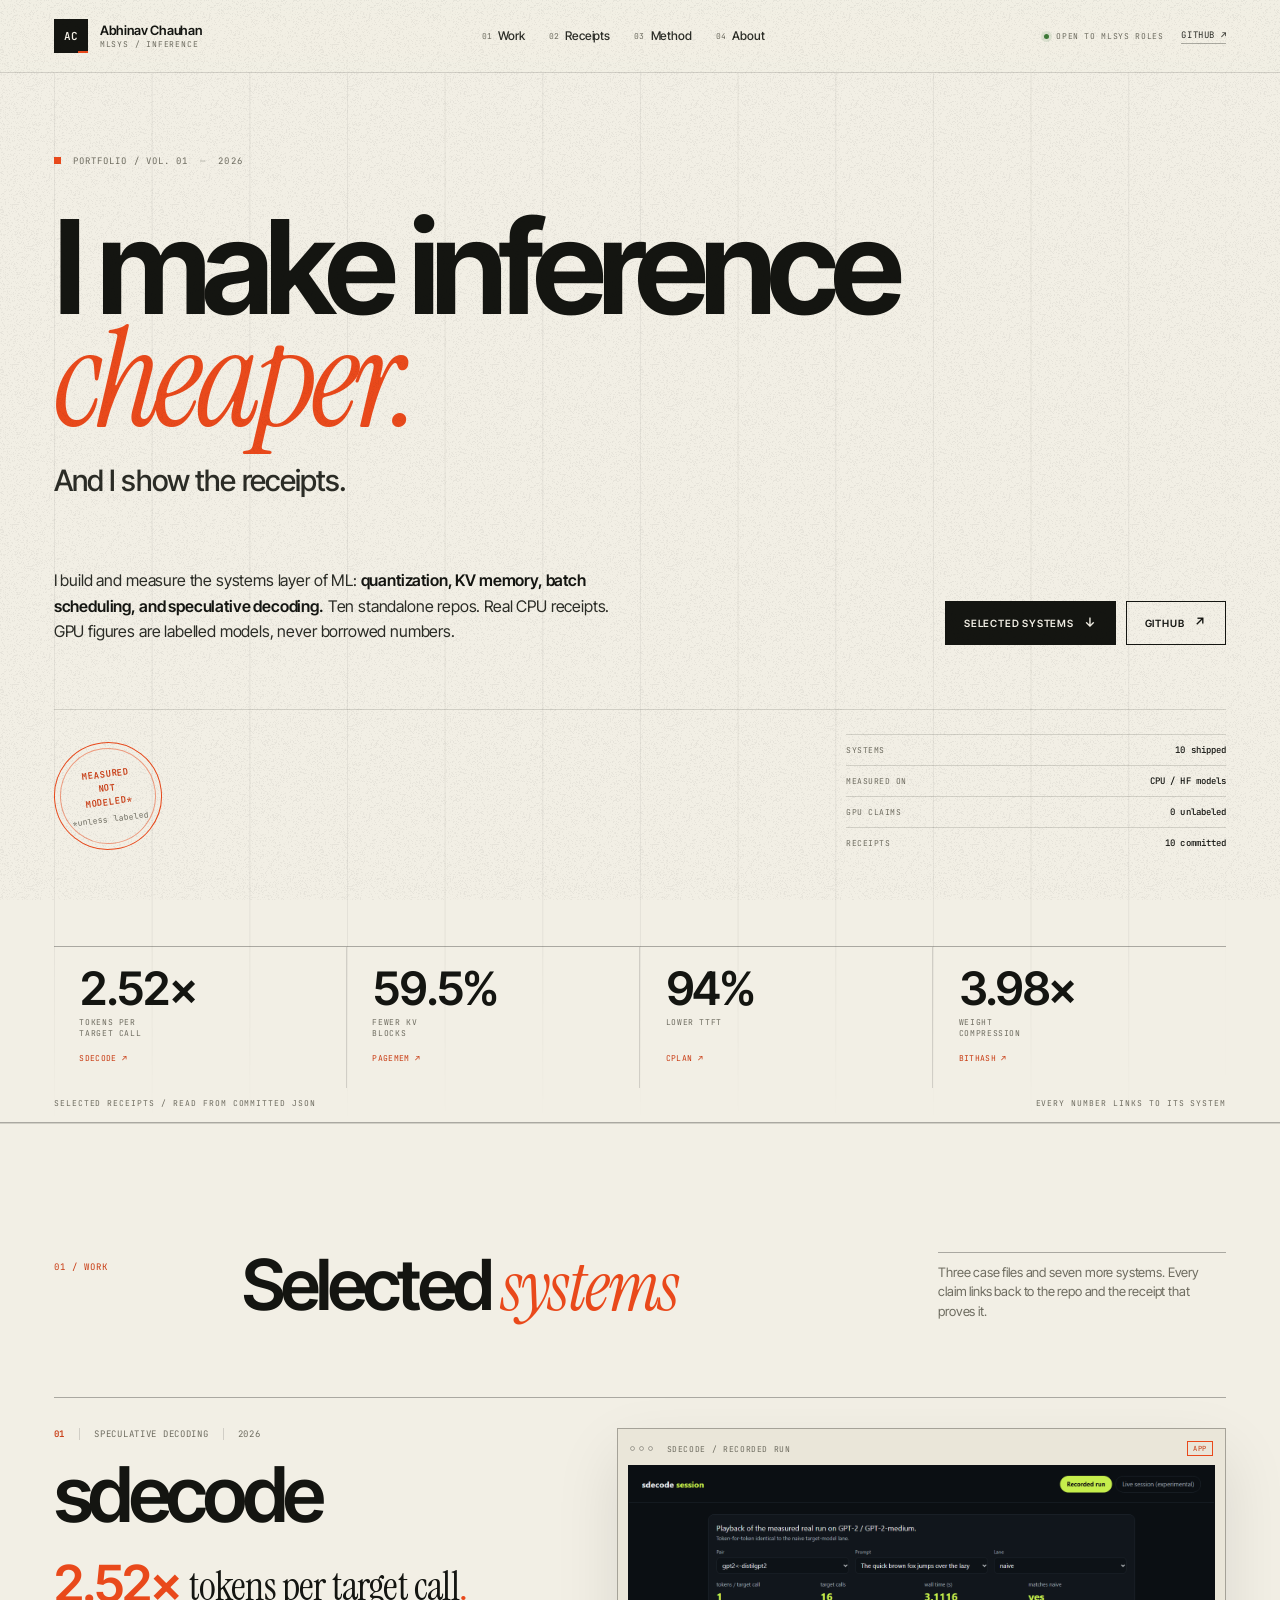
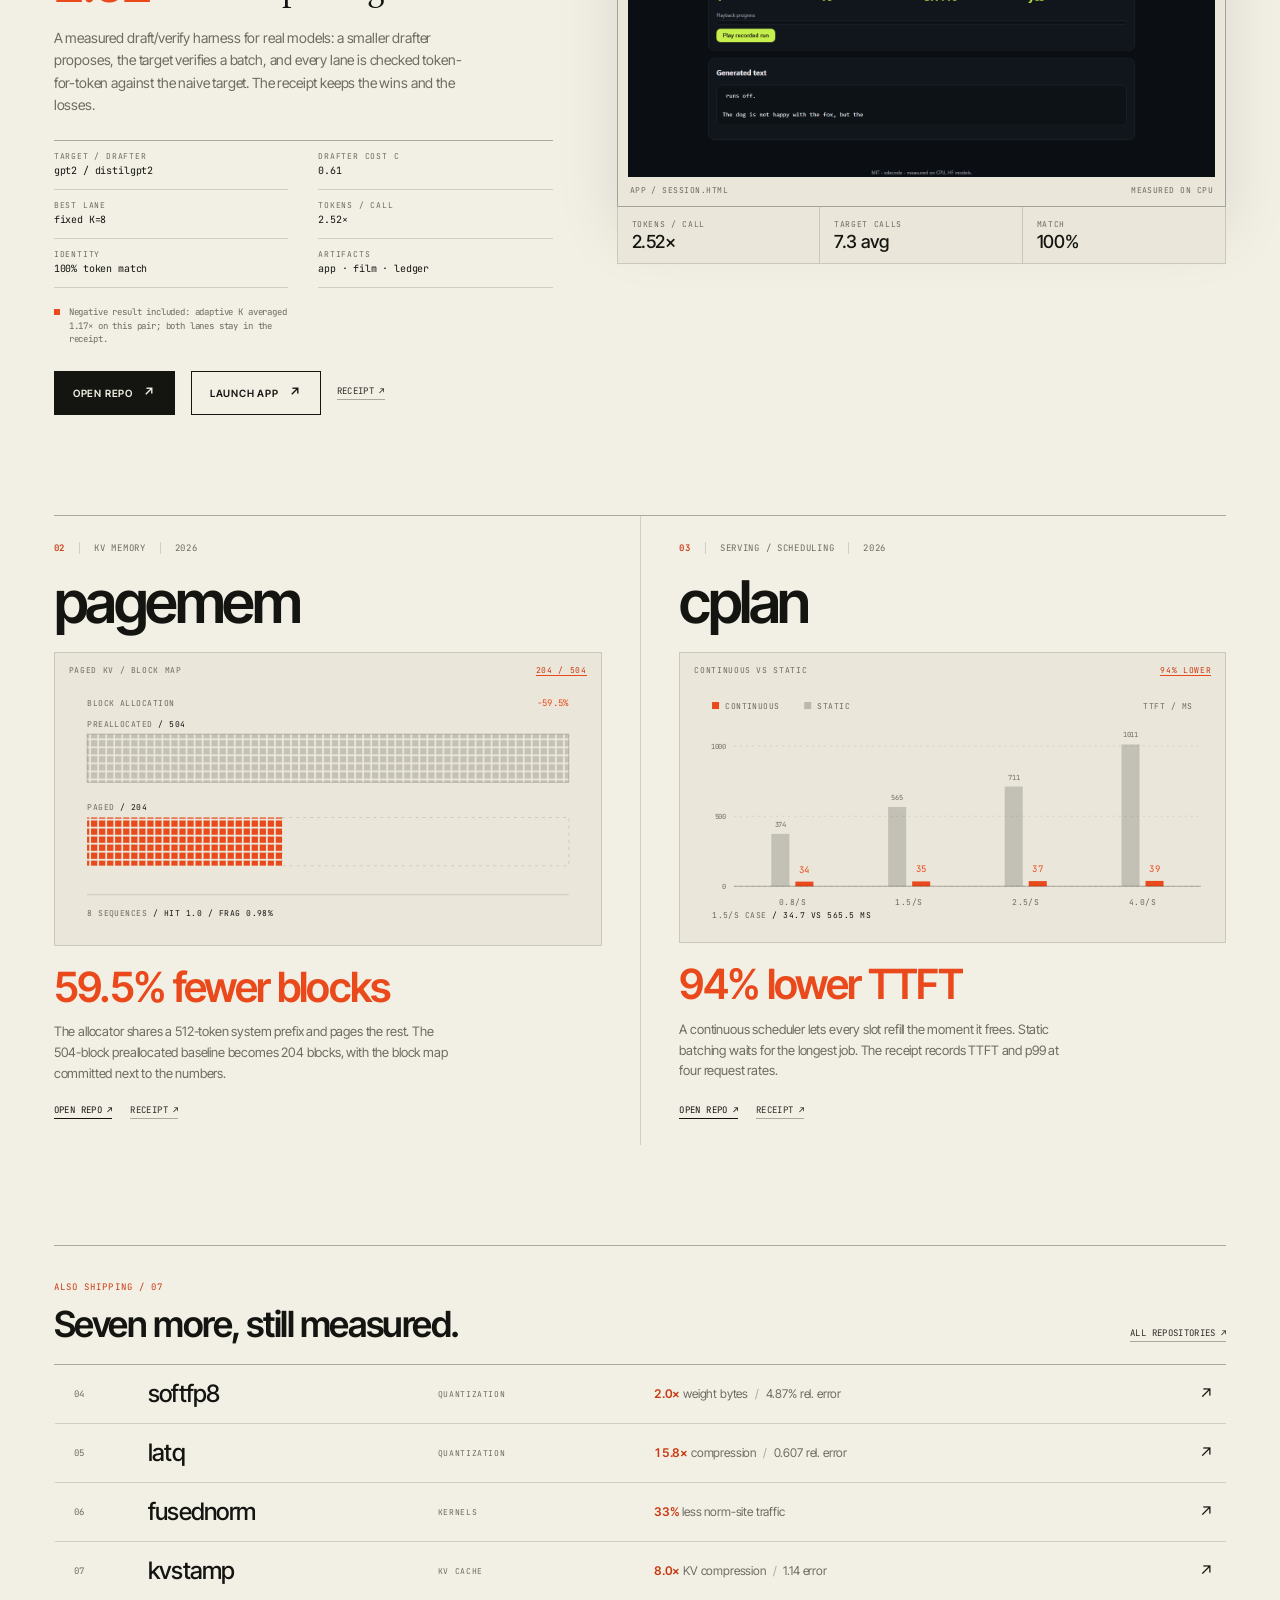
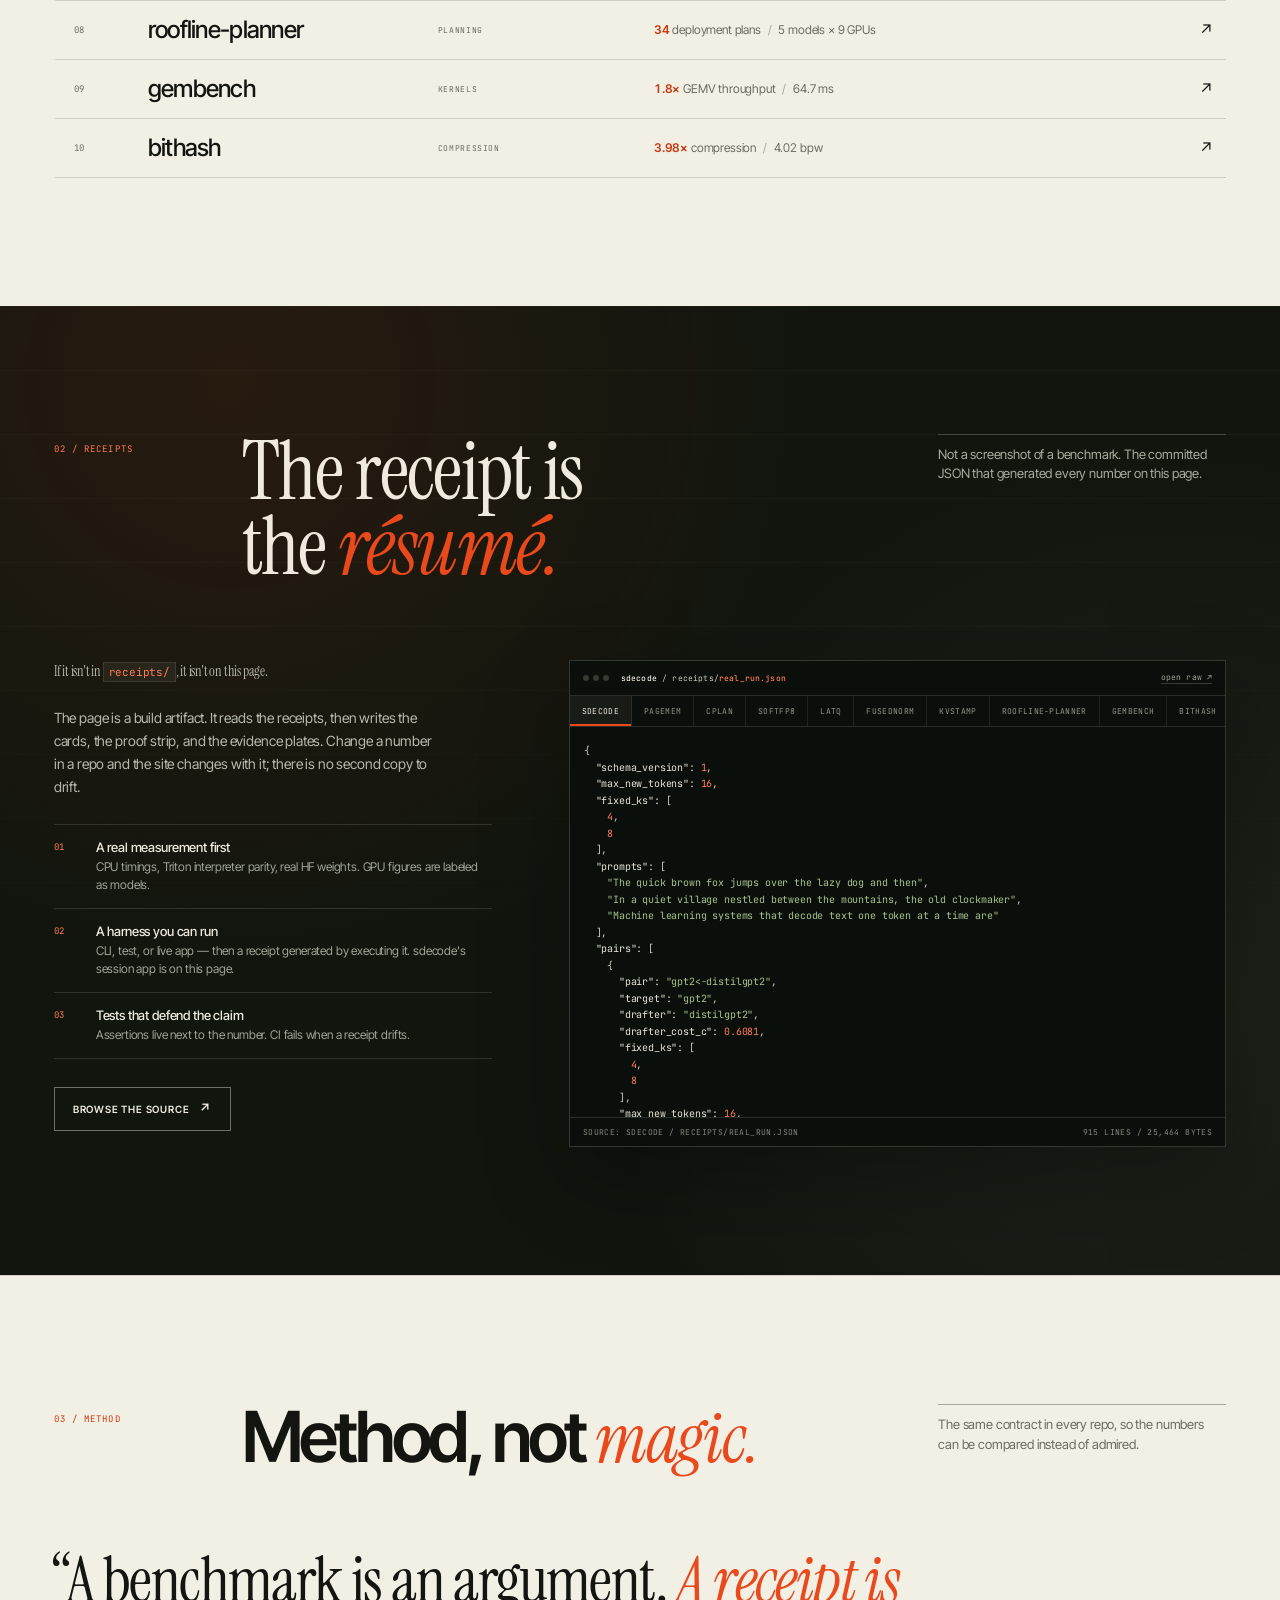
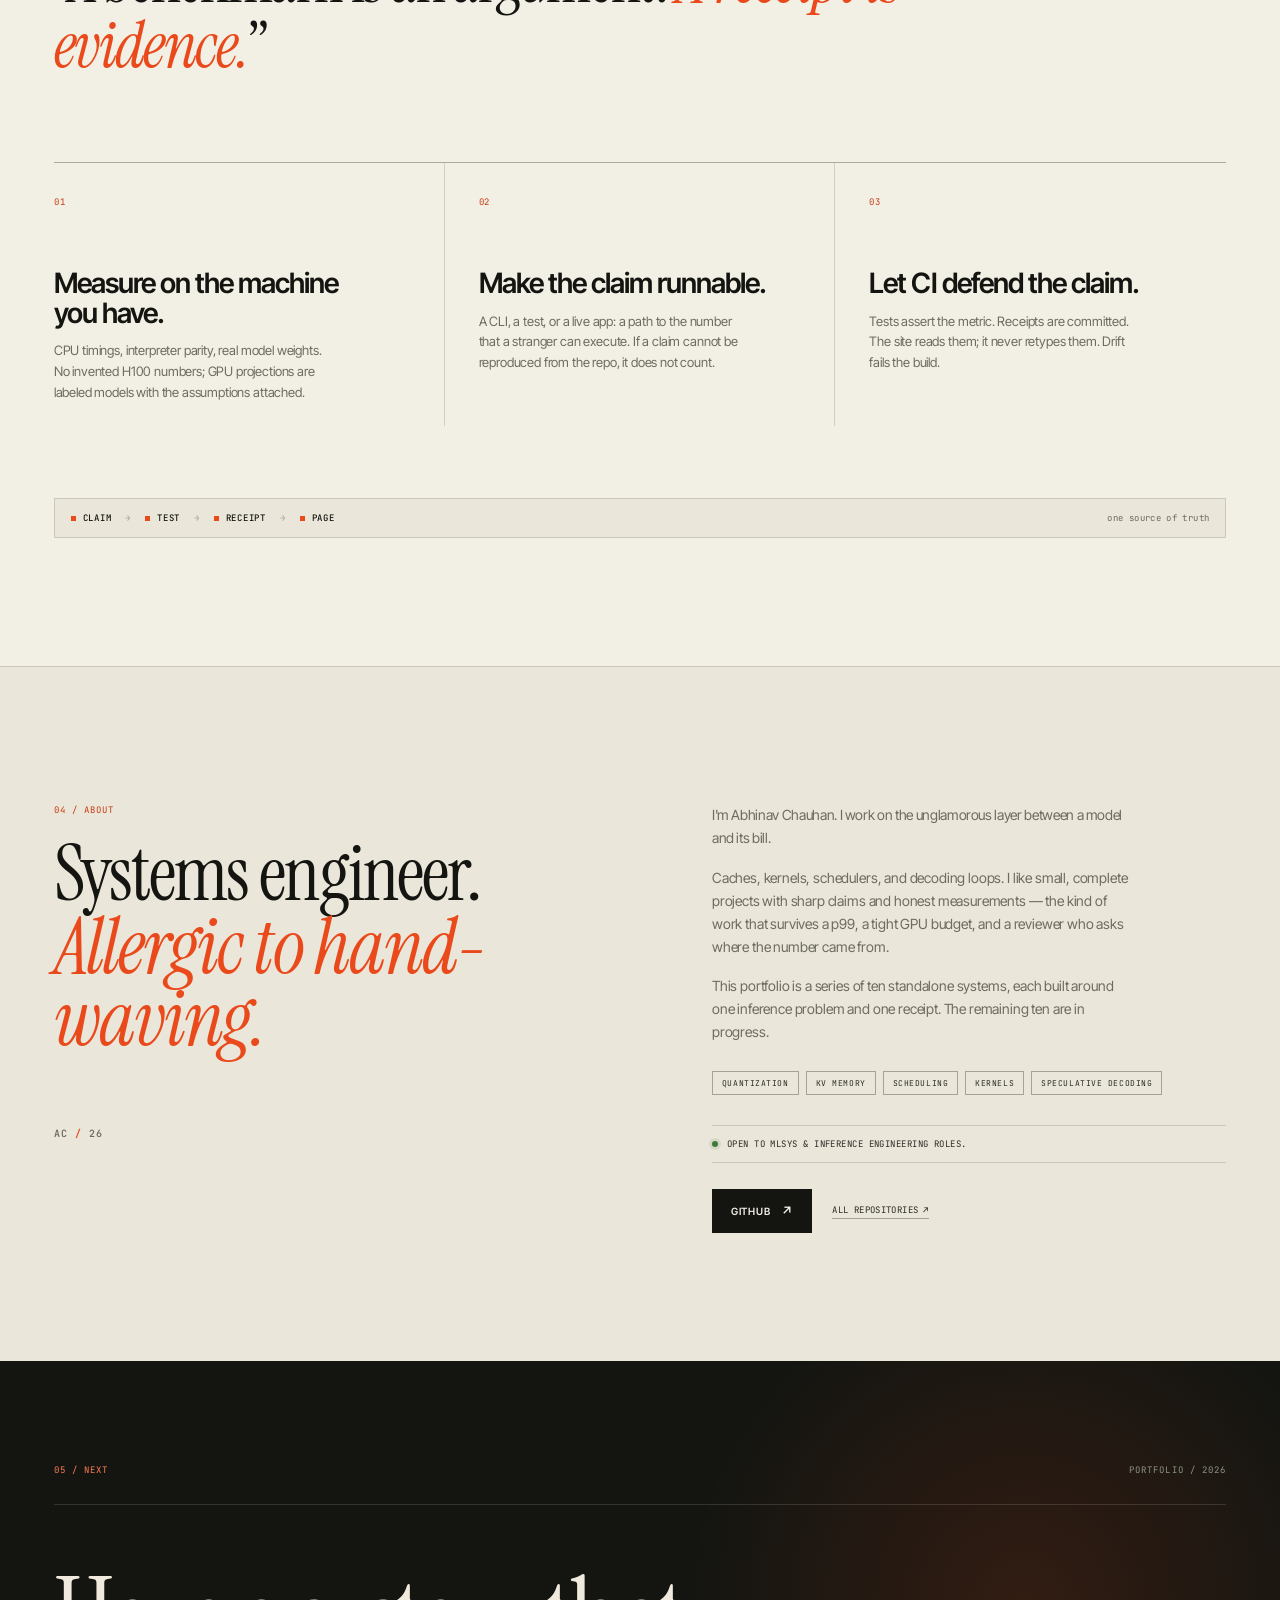
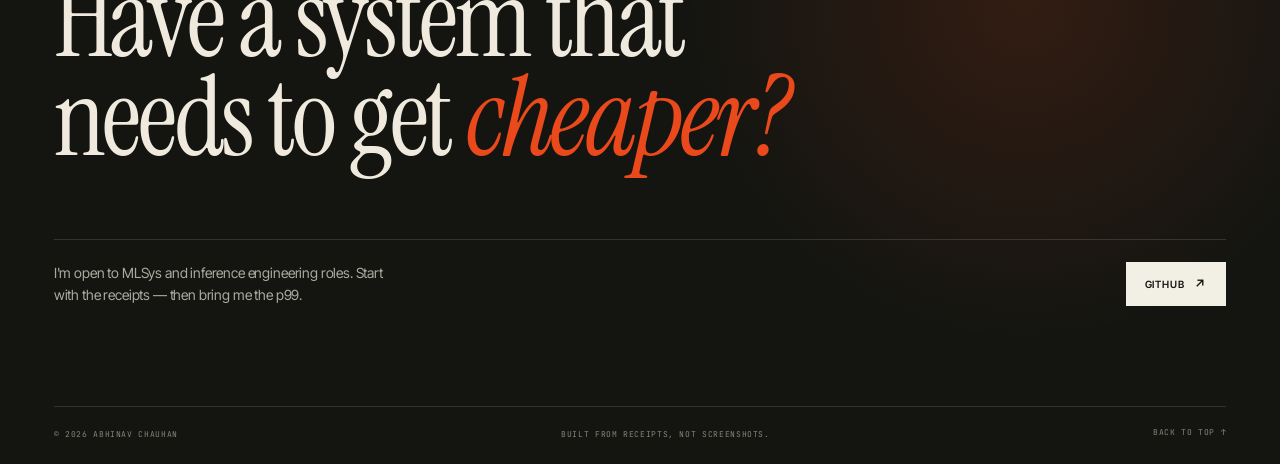
==== index.html @ 620ee6bf "design: editorial receipts portfolio generated from committed runs" ====
<!doctype html>
<html lang="en">
<head>
<meta charset="utf-8">
<meta name="viewport" content="width=device-width,initial-scale=1">
<title>Abhinav Chauhan — MLSys &amp; Inference Systems</title>
<meta name="description" content="I make inference cheaper — and I show the receipts. Quantization, KV memory, scheduling, and speculative decoding systems with measured CPU receipts.">
<meta name="author" content="Abhinav Chauhan">
<meta name="robots" content="index,follow">
<meta name="theme-color" content="#F2EFE5">
<link rel="canonical" href="https://dastanzar.github.io/">
<meta property="og:title" content="Abhinav Chauhan — MLSys &amp; Inference Systems">
<meta property="og:description" content="I make inference cheaper — and I show the receipts. Ten measured systems, one committed receipt each.">
<meta property="og:type" content="website">
<meta property="og:site_name" content="Abhinav Chauhan">
<meta property="og:url" content="https://dastanzar.github.io/">
<meta property="og:image" content="https://dastanzar.github.io/og.png">
<meta property="og:image:width" content="1200">
<meta property="og:image:height" content="630">
<meta property="og:image:alt" content="Abhinav Chauhan — I make inference cheaper. And I show the receipts.">
<meta name="twitter:card" content="summary_large_image">
<meta name="twitter:title" content="Abhinav Chauhan — MLSys &amp; Inference Systems">
<meta name="twitter:description" content="I make inference cheaper — and I show the receipts.">
<meta name="twitter:image" content="https://dastanzar.github.io/og.png">
<meta name="twitter:image:alt" content="Abhinav Chauhan — I make inference cheaper. And I show the receipts.">
<link rel="icon" href="favicon.svg" type="image/svg+xml">
<link rel="preconnect" href="https://fonts.googleapis.com">
<link rel="preconnect" href="https://fonts.gstatic.com" crossorigin>
<link href="https://fonts.googleapis.com/css2?family=Instrument+Serif:ital@0;1&family=Inter+Tight:wght@400;500;600;700&family=JetBrains+Mono:wght@400;500;600&display=swap" rel="stylesheet">
<link rel="stylesheet" href="styles.css">
<script>document.documentElement.classList.add('js');</script>
<noscript><style>.reveal{opacity:1!important;transform:none!important}</style></noscript>
</head>
<body>
<a class="skip" href="#main">Skip to content</a>
<div class="progress" aria-hidden="true"><i></i></div>

<header class="masthead">
  <div class="wrap masthead-inner">
    <a class="identity" href="#top" aria-label="Abhinav Chauhan, back to top">
      <span class="mark" aria-hidden="true">AC</span>
      <span class="identity-text"><strong>Abhinav Chauhan</strong><span>MLSys / Inference</span></span>
    </a>
    <nav class="nav-links" aria-label="Primary">
      <a href="#work"><span>01</span>Work</a>
      <a href="#receipts"><span>02</span>Receipts</a>
      <a href="#method"><span>03</span>Method</a>
      <a href="#about"><span>04</span>About</a>
    </nav>
    <div class="mast-right">
      <span class="status"><i aria-hidden="true"></i>Open to MLSys roles</span>
      <a class="github-link" href="https://github.com/DastanZar" target="_blank" rel="noopener">GitHub <span aria-hidden="true">↗</span></a>
    </div>
  </div>
</header>

<main id="main">
  <section class="hero" id="top">
    <div class="hero-grid-lines" aria-hidden="true"></div>
    <div class="wrap">
      <div class="hero-grid">
        <div class="hero-main">
          <div class="kicker"><span class="kicker-dot" aria-hidden="true"></span><span>Portfolio / Vol. 01</span><span class="kicker-sep" aria-hidden="true">—</span><span>2026</span></div>
          <h1>
            <span class="line"><span>I make inference</span></span>
            <span class="line"><span><em>cheaper.</em></span></span>
            <span class="h1-tail">And I show the receipts.</span>
          </h1>
          <div class="hero-bottom">
            <p class="lede">I build and measure the systems layer of ML: <strong>quantization, KV memory, batch scheduling, and speculative decoding.</strong> Ten standalone repos. Real CPU receipts. GPU figures are labelled models, never borrowed numbers.</p>
            <div class="hero-actions">
              <a class="btn btn-ink" href="#work">Selected systems <span aria-hidden="true">↓</span></a>
              <a class="btn btn-ghost" href="https://github.com/DastanZar" target="_blank" rel="noopener">GitHub <span aria-hidden="true">↗</span></a>
            </div>
          </div>
        </div>
        <aside class="hero-aside" aria-label="Portfolio facts">
          <div class="stamp" aria-hidden="true">
            <span>MEASURED</span>
            <span>NOT</span>
            <span>MODELED*</span>
            <small>*unless labeled</small>
          </div>
          <ul class="aside-facts"><li><span>SYSTEMS</span><strong>10 shipped</strong></li><li><span>MEASURED ON</span><strong>CPU / HF models</strong></li><li><span>GPU CLAIMS</span><strong>0 unlabeled</strong></li><li><span>RECEIPTS</span><strong>10 committed</strong></li></ul>
          <div class="scroll-cue" aria-hidden="true"><span>SCROLL</span><span class="scroll-line"></span></div>
        </aside>
      </div>
      <div class="proof"><div class="proof-item">
        <span class="proof-num">2.52×</span>
        <span class="proof-label">tokens per target call</span>
        <a class="proof-src" href="#sdecode">sdecode <span aria-hidden="true">↗</span></a>
      </div><div class="proof-item">
        <span class="proof-num">59.5%</span>
        <span class="proof-label">fewer KV blocks</span>
        <a class="proof-src" href="#pagemem">pagemem <span aria-hidden="true">↗</span></a>
      </div><div class="proof-item">
        <span class="proof-num">94%</span>
        <span class="proof-label">lower TTFT</span>
        <a class="proof-src" href="#cplan">cplan <span aria-hidden="true">↗</span></a>
      </div><div class="proof-item">
        <span class="proof-num">3.98×</span>
        <span class="proof-label">weight compression</span>
        <a class="proof-src" href="#shipping">bithash <span aria-hidden="true">↗</span></a>
      </div></div>
      <div class="proof-caption"><span>SELECTED RECEIPTS / READ FROM COMMITTED JSON</span><span>EVERY NUMBER LINKS TO ITS SYSTEM</span></div>
    </div>
  </section>

  <section class="section work" id="work">
    <div class="wrap">
      <div class="section-head reveal">
        <div class="section-index">01 / WORK</div>
        <h2 class="section-title">Selected <em>systems</em></h2>
        <p class="section-note">Three case files and seven more systems. Every claim links back to the repo and the receipt that proves it.</p>
      </div>
      <article class="case case-featured reveal" id="sdecode">
  <div class="case-copy">
    <div class="case-meta"><span class="case-no">01</span><span>Speculative decoding</span><span>2026</span></div>
    <h3>sdecode</h3>
    <p class="case-claim"><strong>2.52×</strong> tokens per target call<span class="case-period">.</span></p>
    <p class="case-desc">A measured draft/verify harness for real models: a smaller drafter proposes, the target verifies a batch, and every lane is checked token-for-token against the naive target. The receipt keeps the wins and the losses.</p>
    <dl class="specs">
      <div class="spec"><dt>TARGET / DRAFTER</dt><dd>gpt2 / distilgpt2</dd></div>
      <div class="spec"><dt>DRAFTER COST c</dt><dd>0.61</dd></div>
      <div class="spec"><dt>BEST LANE</dt><dd>fixed K=8</dd></div>
      <div class="spec"><dt>TOKENS / CALL</dt><dd>2.52×</dd></div>
      <div class="spec"><dt>IDENTITY</dt><dd>100% token match</dd></div>
      <div class="spec"><dt>ARTIFACTS</dt><dd>app · film · ledger</dd></div>
    </dl>
    <p class="case-note"><span class="note-mark"></span> Negative result included: adaptive K averaged 1.17× on this pair; both lanes stay in the receipt.</p>
    <div class="case-links">
      <a class="btn btn-ink" href="https://github.com/DastanZar/sdecode" target="_blank" rel="noopener">Open repo <span aria-hidden="true">↗</span></a>
      <a class="btn btn-ghost" href="app/sdecode/session.html" target="_blank" rel="noopener">Launch app <span aria-hidden="true">↗</span></a>
      <a class="text-link" href="https://github.com/DastanZar/sdecode/blob/main/receipts/real_run.json" target="_blank" rel="noopener">receipt <span aria-hidden="true">↗</span></a>
    </div>
  </div>
  <div class="case-media">
    <figure class="media-frame">
      <div class="media-top"><span class="media-dots"><i></i><i></i><i></i></span><span>sdecode / recorded run</span><span class="media-live">APP</span></div>
      <img src="assets/sdecode-app.png" alt="sdecode session app showing a recorded run, lane selector, and generated text" loading="eager" width="1440" height="760">
      <figcaption class="media-bar"><span>APP / session.html</span><span>measured on CPU</span></figcaption>
    </figure>
    <div class="receipt-strip">
      <div><span>TOKENS / CALL</span><strong>2.52×</strong></div>
      <div><span>TARGET CALLS</span><strong>7.3 avg</strong></div>
      <div><span>MATCH</span><strong>100%</strong></div>
    </div>
  </div>
</article>
      <div class="case-duo"><article class="case-mini reveal" id="pagemem">
  <div class="case-meta"><span class="case-no">02</span><span>KV memory</span><span>2026</span></div>
  <h3>pagemem</h3>
  <div class="mini-viz">
    <div class="viz-meta"><span>PAGED KV / BLOCK MAP</span><span class="viz-tag">204 / 504</span></div>
    <svg class="evidence-svg" viewBox="0 0 520 252" role="img" aria-label="Paged allocation uses 204 blocks against a 504-block baseline, a 59.5 percent reduction">
  <defs>
    <pattern id="pm-base" width="8" height="8" patternUnits="userSpaceOnUse">
      <rect width="6.2" height="6.2" fill="#141511" opacity=".18"/>
    </pattern>
    <pattern id="pm-paged" width="8" height="8" patternUnits="userSpaceOnUse">
      <rect width="6.2" height="6.2" fill="#E9491B"/>
    </pattern>
  </defs>
  <text x="20" y="22" class="svg-label">BLOCK ALLOCATION</text>
  <text x="500" y="22" text-anchor="end" class="svg-accent">−59.5%</text>
  <text x="20" y="43" class="svg-label">PREALLOCATED <tspan class="svg-ink">/ 504</tspan></text>
  <rect x="20" y="50" width="480" height="48" fill="url(#pm-base)" stroke="#141511" stroke-opacity=".18"/>
  <text x="20" y="126" class="svg-label">PAGED <tspan class="svg-ink">/ 204</tspan></text>
  <rect x="20" y="133" width="194.3" height="48" fill="url(#pm-paged)"/>
  <rect x="214.3" y="133" width="285.7" height="48" fill="none" stroke="#141511" stroke-opacity=".12" stroke-dasharray="3 4"/>
  <line x1="20" y1="210" x2="500" y2="210" stroke="#141511" stroke-opacity=".14"/>
  <text x="20" y="231" class="svg-label">8 SEQUENCES <tspan class="svg-ink">/ hit 1.0 / frag 0.98%</tspan></text>
</svg>
  </div>
  <p class="case-claim"><strong>59.5% fewer blocks</strong></p>
  <p class="case-desc">The allocator shares a 512-token system prefix and pages the rest. The 504-block preallocated baseline becomes 204 blocks, with the block map committed next to the numbers.</p>
  <div class="case-links">
    <a class="text-link strong" href="https://github.com/DastanZar/pagemem" target="_blank" rel="noopener">Open repo <span aria-hidden="true">↗</span></a>
    <a class="text-link" href="https://github.com/DastanZar/pagemem/blob/main/receipts/receipt.json" target="_blank" rel="noopener">receipt <span aria-hidden="true">↗</span></a>
  </div>
</article>
<article class="case-mini reveal" id="cplan">
  <div class="case-meta"><span class="case-no">03</span><span>Serving / scheduling</span><span>2026</span></div>
  <h3>cplan</h3>
  <div class="mini-viz">
    <div class="viz-meta"><span>CONTINUOUS VS STATIC</span><span class="viz-tag">94% lower</span></div>
    <svg class="evidence-svg" viewBox="0 0 520 250" role="img" aria-label="Time to first token for continuous batching versus static batching across four request rates">
  <g>
    <rect x="20" y="18" width="7" height="7" fill="#E9491B"/>
    <text x="33" y="25" class="svg-label">CONTINUOUS</text>
    <rect x="112" y="18" width="7" height="7" fill="#141511" opacity=".22"/>
    <text x="125" y="25" class="svg-label">STATIC</text>
    <text x="500" y="25" text-anchor="end" class="svg-label">TTFT / MS</text>
  </g>
  <line x1="42" y1="202.0" x2="508" y2="202.0" stroke="#141511" stroke-opacity=".10" stroke-dasharray="2 4"/><text x="34" y="205.0" text-anchor="end" class="svg-micro">0</text><line x1="42" y1="132.0" x2="508" y2="132.0" stroke="#141511" stroke-opacity=".10" stroke-dasharray="2 4"/><text x="34" y="135.0" text-anchor="end" class="svg-micro">500</text><line x1="42" y1="62.0" x2="508" y2="62.0" stroke="#141511" stroke-opacity=".10" stroke-dasharray="2 4"/><text x="34" y="65.0" text-anchor="end" class="svg-micro">1000</text>
  <rect x="79.2" y="149.6" width="18" height="52.4" fill="#141511" opacity=".18"/><rect x="103.2" y="197.3" width="18" height="4.7" fill="#E9491B"/><text x="88.2" y="142.6" text-anchor="middle" class="svg-micro">374</text><text x="112.2" y="188.3" text-anchor="middle" class="svg-accent micro">34</text><text x="100.2" y="221" text-anchor="middle" class="svg-label">0.8/s</text><rect x="195.8" y="122.8" width="18" height="79.2" fill="#141511" opacity=".18"/><rect x="219.8" y="197.1" width="18" height="4.9" fill="#E9491B"/><text x="204.8" y="115.8" text-anchor="middle" class="svg-micro">565</text><text x="228.8" y="188.1" text-anchor="middle" class="svg-accent micro">35</text><text x="216.8" y="221" text-anchor="middle" class="svg-label">1.5/s</text><rect x="312.2" y="102.4" width="18" height="99.6" fill="#141511" opacity=".18"/><rect x="336.2" y="196.8" width="18" height="5.2" fill="#E9491B"/><text x="321.2" y="95.4" text-anchor="middle" class="svg-micro">711</text><text x="345.2" y="187.8" text-anchor="middle" class="svg-accent micro">37</text><text x="333.2" y="221" text-anchor="middle" class="svg-label">2.5/s</text><rect x="428.8" y="60.4" width="18" height="141.6" fill="#141511" opacity=".18"/><rect x="452.8" y="196.6" width="18" height="5.4" fill="#E9491B"/><text x="437.8" y="53.4" text-anchor="middle" class="svg-micro">1011</text><text x="461.8" y="187.6" text-anchor="middle" class="svg-accent micro">39</text><text x="449.8" y="221" text-anchor="middle" class="svg-label">4.0/s</text>
  <line x1="42" y1="202" x2="508" y2="202" stroke="#141511" stroke-opacity=".3"/>
  <text x="20" y="234" class="svg-label">1.5/S CASE <tspan class="svg-ink">/ 34.7 vs 565.5 ms</tspan></text>
</svg>
  </div>
  <p class="case-claim"><strong>94% lower TTFT</strong></p>
  <p class="case-desc">A continuous scheduler lets every slot refill the moment it frees. Static batching waits for the longest job. The receipt records TTFT and p99 at four request rates.</p>
  <div class="case-links">
    <a class="text-link strong" href="https://github.com/DastanZar/cplan" target="_blank" rel="noopener">Open repo <span aria-hidden="true">↗</span></a>
    <a class="text-link" href="https://github.com/DastanZar/cplan/blob/main/receipts/receipt.json" target="_blank" rel="noopener">receipt <span aria-hidden="true">↗</span></a>
  </div>
</article></div>

      <div class="also-head reveal" id="shipping">
        <div class="also-title">
          <span class="section-index">ALSO SHIPPING / 07</span>
          <h3>Seven more, still measured.</h3>
        </div>
        <a class="text-link" href="https://github.com/DastanZar?tab=repositories" target="_blank" rel="noopener">All repositories <span aria-hidden="true">↗</span></a>
      </div>
      <div class="ship-list"><a class="ship-row reveal" href="https://github.com/DastanZar/softfp8" target="_blank" rel="noopener" data-preview="assets/softfp8.png" data-preview-project="softfp8" data-preview-metric="2.0×" data-preview-label="weight bytes">
        <span class="ship-index">04</span>
        <span class="ship-name">softfp8</span>
        <span class="ship-cat">Quantization</span>
        <span class="ship-claim"><strong>2.0×</strong> weight bytes <i>/</i> 4.87% rel. error</span>
        <span class="ship-arrow" aria-hidden="true">↗</span>
      </a>
<a class="ship-row reveal" href="https://github.com/DastanZar/latq" target="_blank" rel="noopener" data-preview="assets/latq.png" data-preview-project="latq" data-preview-metric="15.8×" data-preview-label="compression">
        <span class="ship-index">05</span>
        <span class="ship-name">latq</span>
        <span class="ship-cat">Quantization</span>
        <span class="ship-claim"><strong>15.8×</strong> compression <i>/</i> 0.607 rel. error</span>
        <span class="ship-arrow" aria-hidden="true">↗</span>
      </a>
<a class="ship-row reveal" href="https://github.com/DastanZar/fusednorm" target="_blank" rel="noopener" data-preview="assets/fusednorm.png" data-preview-project="fusednorm" data-preview-metric="33%" data-preview-label="less traffic">
        <span class="ship-index">06</span>
        <span class="ship-name">fusednorm</span>
        <span class="ship-cat">Kernels</span>
        <span class="ship-claim"><strong>33%</strong> less norm-site traffic</span>
        <span class="ship-arrow" aria-hidden="true">↗</span>
      </a>
<a class="ship-row reveal" href="https://github.com/DastanZar/kvstamp" target="_blank" rel="noopener" data-preview="assets/kvstamp.png" data-preview-project="kvstamp" data-preview-metric="8.0×" data-preview-label="KV compression">
        <span class="ship-index">07</span>
        <span class="ship-name">kvstamp</span>
        <span class="ship-cat">KV cache</span>
        <span class="ship-claim"><strong>8.0×</strong> KV compression <i>/</i> 1.14 error</span>
        <span class="ship-arrow" aria-hidden="true">↗</span>
      </a>
<a class="ship-row reveal" href="https://github.com/DastanZar/roofline-planner" target="_blank" rel="noopener" data-preview="assets/roofline-planner.png" data-preview-project="roofline-planner" data-preview-metric="34" data-preview-label="deployment plans">
        <span class="ship-index">08</span>
        <span class="ship-name">roofline-planner</span>
        <span class="ship-cat">Planning</span>
        <span class="ship-claim"><strong>34</strong> deployment plans <i>/</i> 5 models × 9 GPUs</span>
        <span class="ship-arrow" aria-hidden="true">↗</span>
      </a>
<a class="ship-row reveal" href="https://github.com/DastanZar/gembench" target="_blank" rel="noopener" data-preview="assets/gembench.png" data-preview-project="gembench" data-preview-metric="1.8×" data-preview-label="GEMV throughput">
        <span class="ship-index">09</span>
        <span class="ship-name">gembench</span>
        <span class="ship-cat">Kernels</span>
        <span class="ship-claim"><strong>1.8×</strong> GEMV throughput <i>/</i> 64.7 ms</span>
        <span class="ship-arrow" aria-hidden="true">↗</span>
      </a>
<a class="ship-row reveal" href="https://github.com/DastanZar/bithash" target="_blank" rel="noopener" data-preview="assets/bithash.png" data-preview-project="bithash" data-preview-metric="3.98×" data-preview-label="compression">
        <span class="ship-index">10</span>
        <span class="ship-name">bithash</span>
        <span class="ship-cat">Compression</span>
        <span class="ship-claim"><strong>3.98×</strong> compression <i>/</i> 4.02 bpw</span>
        <span class="ship-arrow" aria-hidden="true">↗</span>
      </a></div>
    </div>
  </section>

  <section class="receipts" id="receipts">
    <div class="wrap">
      <div class="section-head section-head-dark reveal">
        <div class="section-index">02 / RECEIPTS</div>
        <h2 class="section-title serif-title">The receipt is the <em>résumé.</em></h2>
        <p class="section-note">Not a screenshot of a benchmark. The committed JSON that generated every number on this page.</p>
      </div>
      <div class="receipt-grid">
        <div class="receipt-copy reveal">
          <p class="receipt-lede">If it isn't in <code>receipts/</code>, it isn't on this page.</p>
          <p>The page is a build artifact. It reads the receipts, then writes the cards, the proof strip, and the evidence plates. Change a number in a repo and the site changes with it; there is no second copy to drift.</p>
          <div class="receipt-points">
            <div class="receipt-point"><b>01</b><div><strong>A real measurement first</strong><span>CPU timings, Triton interpreter parity, real HF weights. GPU figures are labeled as models.</span></div></div>
            <div class="receipt-point"><b>02</b><div><strong>A harness you can run</strong><span>CLI, test, or live app — then a receipt generated by executing it. sdecode's session app is on this page.</span></div></div>
            <div class="receipt-point"><b>03</b><div><strong>Tests that defend the claim</strong><span>Assertions live next to the number. CI fails when a receipt drifts.</span></div></div>
          </div>
          <a class="btn btn-outline-light" href="https://github.com/DastanZar?tab=repositories" target="_blank" rel="noopener">Browse the source <span aria-hidden="true">↗</span></a>
        </div>
        <div class="console reveal" aria-label="Committed receipt viewer">
          <div class="console-bar">
            <span class="dots" aria-hidden="true"><i></i><i></i><i></i></span>
            <span class="console-title"><b class="console-project" id="receiptProject">sdecode</b> / receipts/<b id="receiptFile">real_run.json</b></span>
            <a class="console-raw" id="receiptRaw" href="https://github.com/DastanZar/sdecode/blob/main/receipts/real_run.json" target="_blank" rel="noopener">open raw <span aria-hidden="true">↗</span></a>
          </div>
          <div class="tabs" role="tablist" aria-label="Receipt files"><button class="tab" type="button" role="tab" aria-selected="false" data-receipt="sdecode">sdecode</button><button class="tab" type="button" role="tab" aria-selected="false" data-receipt="pagemem">pagemem</button><button class="tab" type="button" role="tab" aria-selected="false" data-receipt="cplan">cplan</button><button class="tab" type="button" role="tab" aria-selected="false" data-receipt="softfp8">softfp8</button><button class="tab" type="button" role="tab" aria-selected="false" data-receipt="latq">latq</button><button class="tab" type="button" role="tab" aria-selected="false" data-receipt="fusednorm">fusednorm</button><button class="tab" type="button" role="tab" aria-selected="false" data-receipt="kvstamp">kvstamp</button><button class="tab" type="button" role="tab" aria-selected="false" data-receipt="roofline-planner">roofline-planner</button><button class="tab" type="button" role="tab" aria-selected="false" data-receipt="gembench">gembench</button><button class="tab" type="button" role="tab" aria-selected="false" data-receipt="bithash">bithash</button></div>
          <pre id="receiptJson" tabindex="0"><code>Loading receipts…</code></pre>
          <div class="console-foot"><span id="receiptMeta">source: receipts/real_run.json</span><span id="receiptLines"></span></div>
        </div>
      </div>
    </div>
  </section>

  <section class="section method" id="method">
    <div class="wrap">
      <div class="section-head reveal">
        <div class="section-index">03 / METHOD</div>
        <h2 class="section-title">Method, not <em>magic.</em></h2>
        <p class="section-note">The same contract in every repo, so the numbers can be compared instead of admired.</p>
      </div>
      <div class="method-quote reveal">“A benchmark is an argument. <em>A receipt is evidence.</em>”</div>
      <div class="method-grid">
        <article class="method-step reveal">
          <span class="method-no">01</span>
          <h3>Measure on the machine you have.</h3>
          <p>CPU timings, interpreter parity, real model weights. No invented H100 numbers; GPU projections are labeled models with the assumptions attached.</p>
        </article>
        <article class="method-step reveal">
          <span class="method-no">02</span>
          <h3>Make the claim runnable.</h3>
          <p>A CLI, a test, or a live app: a path to the number that a stranger can execute. If a claim cannot be reproduced from the repo, it does not count.</p>
        </article>
        <article class="method-step reveal">
          <span class="method-no">03</span>
          <h3>Let CI defend the claim.</h3>
          <p>Tests assert the metric. Receipts are committed. The site reads them; it never retypes them. Drift fails the build.</p>
        </article>
      </div>
      <div class="flow reveal" aria-label="Claim to page pipeline">
        <span><b>CLAIM</b></span><i aria-hidden="true">→</i>
        <span><b>TEST</b></span><i aria-hidden="true">→</i>
        <span><b>RECEIPT</b></span><i aria-hidden="true">→</i>
        <span><b>PAGE</b></span>
        <em>one source of truth</em>
      </div>
    </div>
  </section>

  <section class="section about" id="about">
    <div class="wrap about-grid">
      <div class="about-intro reveal">
        <div class="section-index">04 / ABOUT</div>
        <h2>Systems engineer.<br><em>Allergic to hand-waving.</em></h2>
        <div class="about-mark" aria-hidden="true">AC<span>/</span>26</div>
      </div>
      <div class="about-copy reveal">
        <p class="about-lede">I'm Abhinav Chauhan. I work on the unglamorous layer between a model and its bill.</p>
        <p>Caches, kernels, schedulers, and decoding loops. I like small, complete projects with sharp claims and honest measurements — the kind of work that survives a p99, a tight GPU budget, and a reviewer who asks where the number came from.</p>
        <p>This portfolio is a series of ten standalone systems, each built around one inference problem and one receipt. The remaining ten are in progress.</p>
        <div class="focus" aria-label="Focus areas">
          <span>Quantization</span><span>KV memory</span><span>Scheduling</span><span>Kernels</span><span>Speculative decoding</span>
        </div>
        <div class="about-status"><i aria-hidden="true"></i><span>Open to MLSys &amp; inference engineering roles.</span></div>
        <div class="about-links">
          <a class="btn btn-ink" href="https://github.com/DastanZar" target="_blank" rel="noopener">GitHub <span aria-hidden="true">↗</span></a>
          <a class="text-link" href="https://github.com/DastanZar?tab=repositories" target="_blank" rel="noopener">All repositories <span aria-hidden="true">↗</span></a>
        </div>
      </div>
    </div>
  </section>
</main>

<section class="outro">
  <div class="wrap">
    <div class="outro-top"><span class="section-index">05 / NEXT</span><span class="outro-year">PORTFOLIO / 2026</span></div>
    <h2>Have a system that needs to get <em>cheaper?</em></h2>
    <div class="outro-row">
      <p>I'm open to MLSys and inference engineering roles. Start with the receipts — then bring me the p99.</p>
      <a class="btn btn-light" href="https://github.com/DastanZar" target="_blank" rel="noopener">GitHub <span aria-hidden="true">↗</span></a>
    </div>
    <footer class="footer">
      <span>© 2026 Abhinav Chauhan</span>
      <span>Built from receipts, not screenshots.</span>
      <a href="#top">Back to top ↑</a>
    </footer>
  </div>
</section>

<script src="receipts-data.js"></script>
<script src="app.js"></script>
</body>
</html>
---- styles.css ----
/* --------------------------------------------------------------------------
   Abhinav Chauhan / MLSys portfolio
   Paper, ink, one signal colour. Everything reads from receipts.
-------------------------------------------------------------------------- */
:root {
  --paper: #f2efe5;
  --paper-2: #eae6d9;
  --paper-3: #e3ded0;
  --ink: #141511;
  --ink-soft: #2b2c26;
  --muted: #6e6c60;
  --line: rgba(20, 21, 17, 0.15);
  --line-strong: rgba(20, 21, 17, 0.32);
  --accent: #e9491b;
  --accent-dark: #c83a11;
  --green: #10150e;
  --green-2: #171d14;
  --cream: #efeadd;
  --sage: #aab6a0;
  --sans: "Inter Tight", "Helvetica Neue", Arial, sans-serif;
  --serif: "Instrument Serif", Georgia, "Times New Roman", serif;
  --mono: "JetBrains Mono", "SFMono-Regular", Consolas, monospace;
  --pad: clamp(20px, 4.2vw, 58px);
  --max: 1440px;
}

*,
*::before,
*::after {
  box-sizing: border-box;
}

html {
  scroll-behavior: smooth;
  scroll-padding-top: 88px;
}

body {
  margin: 0;
  min-width: 320px;
  overflow-x: hidden;
  background: var(--paper);
  color: var(--ink);
  font-family: var(--sans);
  font-size: 16px;
  line-height: 1.5;
  letter-spacing: -0.01em;
  -webkit-font-smoothing: antialiased;
  text-rendering: optimizeLegibility;
}

body::after {
  content: "";
  position: fixed;
  inset: 0;
  z-index: 999;
  pointer-events: none;
  background: url("assets/grain.png") repeat;
  opacity: 0.48;
  mix-blend-mode: multiply;
}

::selection {
  background: var(--accent);
  color: var(--paper);
}

img {
  display: block;
  max-width: 100%;
}

a {
  color: inherit;
  text-decoration: none;
}

button {
  font: inherit;
  color: inherit;
}

code,
pre {
  font-family: var(--mono);
}

:focus-visible {
  outline: 2px solid var(--accent);
  outline-offset: 3px;
}

.skip {
  position: fixed;
  top: -70px;
  left: 16px;
  z-index: 1100;
  padding: 10px 14px;
  background: var(--ink);
  color: var(--paper);
  font: 10px var(--mono);
  letter-spacing: 0.08em;
  text-transform: uppercase;
  transition: top 0.2s;
}

.skip:focus {
  top: 12px;
}

.wrap {
  position: relative;
  z-index: 1;
  width: min(var(--max), calc(100% - 2 * var(--pad)));
  margin-inline: auto;
}

.progress {
  position: fixed;
  inset: 0 0 auto;
  z-index: 200;
  height: 2px;
  background: transparent;
  pointer-events: none;
}

.progress i {
  display: block;
  width: 0;
  height: 100%;
  background: var(--accent);
}

/* --------------------------------------------------------------------------
   Masthead
-------------------------------------------------------------------------- */
.masthead {
  position: sticky;
  top: 0;
  z-index: 150;
  border-bottom: 1px solid var(--line);
  background: rgba(242, 239, 229, 0.93);
  backdrop-filter: blur(12px) saturate(120%);
}

.masthead-inner {
  display: flex;
  align-items: center;
  justify-content: space-between;
  gap: 24px;
  height: 72px;
}

.identity {
  display: flex;
  flex: 0 0 auto;
  align-items: center;
  gap: 12px;
}

.mark {
  position: relative;
  display: grid;
  width: 34px;
  height: 34px;
  place-items: center;
  background: var(--ink);
  color: var(--paper);
  font: 600 11px var(--mono);
  letter-spacing: -0.02em;
}

.mark::after {
  content: "";
  position: absolute;
  right: 0;
  bottom: 0;
  width: 10px;
  height: 2px;
  background: var(--accent);
}

.identity-text {
  display: grid;
  gap: 2px;
  line-height: 1;
}

.identity-text strong {
  font-size: 13px;
  font-weight: 600;
  letter-spacing: -0.015em;
}

.identity-text > span {
  color: var(--muted);
  font: 8px var(--mono);
  letter-spacing: 0.1em;
  text-transform: uppercase;
}

.nav-links {
  display: flex;
  align-items: center;
  gap: 2px;
}

.nav-links a {
  position: relative;
  display: flex;
  align-items: center;
  gap: 6px;
  padding: 9px 11px;
  color: var(--ink-soft);
  font-size: 12px;
  font-weight: 500;
}

.nav-links a span {
  color: var(--muted);
  font: 8px var(--mono);
  letter-spacing: 0.04em;
}

.nav-links a::after {
  content: "";
  position: absolute;
  right: 11px;
  bottom: 4px;
  left: 11px;
  height: 1px;
  background: var(--accent);
  transform: scaleX(0);
  transform-origin: left;
  transition: transform 0.25s ease;
}

.nav-links a:hover::after {
  transform: scaleX(1);
}

.mast-right {
  display: flex;
  align-items: center;
  gap: 18px;
}

.status {
  display: flex;
  align-items: center;
  gap: 7px;
  color: var(--muted);
  font: 8px var(--mono);
  letter-spacing: 0.08em;
  text-transform: uppercase;
  white-space: nowrap;
}

.status i {
  display: block;
  width: 5px;
  height: 5px;
  border-radius: 50%;
  background: #3e7a38;
  box-shadow: 0 0 0 3px rgba(62, 122, 56, 0.12);
}

.github-link {
  display: inline-flex;
  align-items: center;
  gap: 6px;
  padding-bottom: 2px;
  border-bottom: 1px solid var(--line-strong);
  color: var(--ink-soft);
  font: 9px var(--mono);
  letter-spacing: 0.06em;
  text-transform: uppercase;
  transition: color 0.2s, border-color 0.2s;
}

.github-link:hover {
  color: var(--accent-dark);
  border-color: var(--accent);
}

/* --------------------------------------------------------------------------
   Hero
-------------------------------------------------------------------------- */
.hero {
  position: relative;
  overflow: hidden;
  padding: clamp(48px, 6.4vw, 92px) 0 0;
  border-bottom: 1px solid var(--line-strong);
}

.hero-grid-lines {
  position: absolute;
  inset: 0;
  width: min(var(--max), calc(100% - 2 * var(--pad)));
  margin-inline: auto;
  pointer-events: none;
  background-image: linear-gradient(90deg, rgba(20, 21, 17, 0.058) 1px, transparent 1px);
  background-size: calc(100% / 12) 100%;
  mask-image: linear-gradient(to bottom, #000 0%, #000 82%, transparent 100%);
}

.hero-grid {
  position: relative;
  z-index: 1;
  display: grid;
  grid-template-columns: minmax(0, 1fr) 300px;
  gap: clamp(32px, 5vw, 80px);
}

.hero-main {
  min-width: 0;
}

.kicker {
  display: flex;
  align-items: center;
  gap: 12px;
  color: var(--muted);
  font: 9px var(--mono);
  letter-spacing: 0.12em;
  text-transform: uppercase;
}

.kicker-dot {
  display: inline-block;
  width: 7px;
  height: 7px;
  background: var(--accent);
}

.kicker-sep {
  color: var(--line-strong);
}

.hero h1 {
  margin: clamp(24px, 4vw, 44px) 0 0;
  color: var(--ink);
  font-family: var(--sans);
  font-size: clamp(46px, 10.2vw, 142px);
  font-weight: 650;
  letter-spacing: -0.062em;
  line-height: 0.86;
}

.hero h1 .line {
  display: block;
  overflow: hidden;
  padding-bottom: 0.06em;
  margin-bottom: -0.06em;
}

.hero h1 .line:nth-child(2) {
  padding-bottom: 0.14em;
  margin-bottom: -0.14em;
}

.hero h1 em {
  display: inline-block;
  padding-right: 0.04em;
  color: var(--accent);
  font-family: var(--serif);
  font-size: 1.05em;
  font-style: italic;
  font-weight: 400;
  letter-spacing: -0.045em;
  line-height: 0.8;
}

.h1-tail {
  display: block;
  margin-top: clamp(18px, 2.2vw, 30px);
  color: var(--ink-soft);
  font-family: var(--sans);
  font-size: clamp(18px, 2.3vw, 30px);
  font-weight: 500;
  letter-spacing: -0.03em;
  line-height: 1.1;
}

.hero-bottom {
  display: grid;
  grid-template-columns: minmax(0, 560px) auto;
  gap: clamp(24px, 4vw, 56px);
  align-items: end;
  margin-top: clamp(36px, 6vw, 72px);
}

.lede {
  max-width: 560px;
  margin: 0;
  color: var(--ink-soft);
  font-size: clamp(14px, 1.25vw, 17px);
  line-height: 1.6;
}

.lede strong {
  color: var(--ink);
  font-weight: 600;
}

.hero-actions {
  display: flex;
  flex-wrap: wrap;
  justify-content: flex-end;
  gap: 10px;
}

.btn {
  display: inline-flex;
  min-height: 44px;
  align-items: center;
  justify-content: center;
  gap: 10px;
  padding: 0 18px;
  border: 1px solid var(--ink);
  background: var(--ink);
  color: var(--paper);
  font: 600 10px var(--sans);
  letter-spacing: 0.08em;
  text-transform: uppercase;
  cursor: pointer;
  transition: background 0.2s, color 0.2s, border-color 0.2s;
}

.btn > span {
  font-size: 13px;
  line-height: 1;
}

.btn:hover {
  border-color: var(--accent);
  background: var(--accent);
  color: var(--paper);
}

.btn-ghost {
  background: transparent;
  color: var(--ink);
}

.btn-ghost:hover {
  background: var(--ink);
  border-color: var(--ink);
  color: var(--paper);
}

.btn-outline-light {
  border-color: rgba(239, 234, 220, 0.42);
  background: transparent;
  color: var(--cream);
}

.btn-outline-light:hover {
  border-color: var(--cream);
  background: var(--cream);
  color: var(--ink);
}

.btn-light {
  border-color: var(--paper);
  background: var(--paper);
  color: var(--ink);
}

.btn-light:hover {
  border-color: var(--accent);
  background: var(--accent);
  color: var(--paper);
}

.hero-aside {
  display: flex;
  min-width: 0;
  flex-direction: column;
  align-items: flex-start;
  gap: clamp(24px, 4vw, 44px);
  padding: 4px 0 8px clamp(20px, 2.6vw, 34px);
  border-left: 1px solid var(--line);
}

.stamp {
  position: relative;
  display: flex;
  width: 122px;
  height: 122px;
  flex: 0 0 auto;
  flex-direction: column;
  align-items: center;
  justify-content: center;
  gap: 2px;
  border: 1.5px solid var(--accent);
  border-radius: 50%;
  color: var(--accent-dark);
  font: 600 9px/1.35 var(--mono);
  letter-spacing: 0.1em;
  text-align: center;
  transform: rotate(-7deg);
}

.stamp::before {
  content: "";
  position: absolute;
  inset: 5px;
  border: 1px solid var(--accent);
  border-radius: 50%;
  opacity: 0.5;
}

.stamp small {
  margin-top: 4px;
  color: var(--muted);
  font: 8px var(--mono);
  letter-spacing: 0.02em;
  text-transform: none;
}

.aside-facts {
  display: grid;
  width: 100%;
  margin: 0;
  padding: 0;
  list-style: none;
}

.aside-facts li {
  display: flex;
  align-items: baseline;
  justify-content: space-between;
  gap: 12px;
  padding: 9px 0;
  border-top: 1px solid var(--line);
  color: var(--muted);
  font: 8px var(--mono);
  letter-spacing: 0.06em;
  text-transform: uppercase;
}

.aside-facts li strong {
  color: var(--ink);
  font-size: 9px;
  font-weight: 500;
  letter-spacing: 0.01em;
  text-transform: none;
  text-align: right;
}

.scroll-cue {
  display: flex;
  align-items: center;
  gap: 10px;
  margin-top: auto;
  color: var(--muted);
  font: 8px var(--mono);
  letter-spacing: 0.16em;
}

.scroll-line {
  position: relative;
  display: block;
  width: 42px;
  height: 1px;
  overflow: hidden;
  background: var(--line-strong);
}

.scroll-line::after {
  content: "";
  position: absolute;
  inset: 0;
  background: var(--accent);
  transform: translateX(-100%);
  animation: scroll-line 2.4s ease-in-out infinite;
}

@keyframes scroll-line {
  0%,
  20% {
    transform: translateX(-100%);
  }
  60%,
  100% {
    transform: translateX(100%);
  }
}

.proof {
  position: relative;
  z-index: 1;
  display: grid;
  grid-template-columns: repeat(4, minmax(0, 1fr));
  margin-top: clamp(44px, 7vw, 88px);
  border-top: 1px solid var(--line-strong);
}

.proof-item {
  display: flex;
  min-height: 124px;
  flex-direction: column;
  padding: 20px clamp(14px, 2vw, 26px) 24px;
  border-right: 1px solid var(--line);
}

.proof-item:last-child {
  border-right: 0;
}

.proof-num {
  color: var(--ink);
  font: 600 clamp(30px, 3.6vw, 54px) / 0.95 var(--sans);
  letter-spacing: -0.05em;
  font-variant-numeric: tabular-nums;
}

.proof-label {
  max-width: 16ch;
  margin-top: 6px;
  color: var(--muted);
  font: 8px / 1.4 var(--mono);
  letter-spacing: 0.08em;
  text-transform: uppercase;
}

.proof-src {
  width: fit-content;
  margin-top: auto;
  padding-top: 14px;
  border-bottom: 1px solid transparent;
  color: var(--accent-dark);
  font: 8px var(--mono);
  letter-spacing: 0.04em;
  text-transform: uppercase;
  transition: border-color 0.2s;
}

.proof-src:hover {
  border-color: var(--accent);
}

.proof-caption {
  display: flex;
  justify-content: space-between;
  gap: 20px;
  padding: 10px 0 14px;
  color: var(--muted);
  font: 8px var(--mono);
  letter-spacing: 0.12em;
  text-transform: uppercase;
}

/* --------------------------------------------------------------------------
   Reveals
-------------------------------------------------------------------------- */
.reveal {
  opacity: 1;
  transform: none;
}

.js .reveal {
  opacity: 0;
  transform: translateY(22px);
  transition: opacity 0.8s ease, transform 0.8s cubic-bezier(0.16, 1, 0.3, 1);
}

.js .reveal.is-in {
  opacity: 1;
  transform: none;
}

.js .hero h1 .line > span {
  display: block;
  transform: translateY(115%);
  transition: transform 1.05s cubic-bezier(0.16, 1, 0.3, 1);
}

.js.is-ready .hero h1 .line > span {
  transform: translateY(0);
}

.js .hero h1 .line:nth-child(2) > span {
  transition-delay: 0.08s;
}

.js .kicker,
.js .h1-tail,
.js .hero-bottom,
.js .hero-aside,
.js .proof,
.js .proof-caption {
  opacity: 0;
  transform: translateY(14px);
  transition: opacity 0.8s ease, transform 0.8s cubic-bezier(0.16, 1, 0.3, 1);
}

.js.is-ready .kicker,
.js.is-ready .h1-tail,
.js.is-ready .hero-bottom,
.js.is-ready .hero-aside,
.js.is-ready .proof,
.js.is-ready .proof-caption {
  opacity: 1;
  transform: none;
}

.js.is-ready .kicker {
  transition-delay: 0.15s;
}

.js.is-ready .h1-tail {
  transition-delay: 0.34s;
}

.js.is-ready .hero-bottom {
  transition-delay: 0.42s;
}

.js.is-ready .hero-aside {
  transition-delay: 0.5s;
}

.js.is-ready .proof {
  transition-delay: 0.55s;
}

.js.is-ready .proof-caption {
  transition-delay: 0.64s;
}

/* --------------------------------------------------------------------------
   Section furniture
-------------------------------------------------------------------------- */
.section {
  position: relative;
  padding: clamp(72px, 10vw, 144px) 0;
  border-top: 1px solid var(--line);
}

section[id],
article[id],
#shipping {
  scroll-margin-top: 96px;
}

.section-head {
  display: grid;
  grid-template-columns: 140px minmax(0, 1fr) minmax(220px, 340px);
  gap: clamp(20px, 4vw, 48px);
  align-items: start;
  margin-bottom: clamp(42px, 6vw, 76px);
}

.section-index {
  padding-top: 9px;
  color: var(--accent-dark);
  font: 9px var(--mono);
  letter-spacing: 0.12em;
  text-transform: uppercase;
}

.section-title {
  margin: 0;
  color: var(--ink);
  font: 600 clamp(38px, 5.5vw, 76px) / 0.94 var(--sans);
  letter-spacing: -0.055em;
  text-wrap: balance;
}

.section-title em {
  color: var(--accent);
  font-family: var(--serif);
  font-style: italic;
  font-weight: 400;
  letter-spacing: -0.02em;
}

.section-note {
  justify-self: end;
  max-width: 36ch;
  margin: 0;
  padding-top: 10px;
  border-top: 1px solid var(--line-strong);
  color: var(--muted);
  font-size: 13px;
  line-height: 1.5;
}

/* --------------------------------------------------------------------------
   Selected work
-------------------------------------------------------------------------- */
.work {
  background: var(--paper);
}

.case-featured {
  display: grid;
  grid-template-columns: minmax(0, 0.9fr) minmax(0, 1.1fr);
  gap: clamp(36px, 5vw, 76px);
  align-items: start;
  padding-top: 30px;
  border-top: 1px solid var(--line-strong);
}

.case-meta {
  display: flex;
  flex-wrap: wrap;
  align-items: center;
  gap: 14px;
  color: var(--muted);
  font: 9px var(--mono);
  letter-spacing: 0.08em;
  text-transform: uppercase;
}

.case-meta span + span {
  padding-left: 14px;
  border-left: 1px solid var(--line);
}

.case-meta .case-no {
  color: var(--accent-dark);
  font-weight: 600;
}

.case-featured h3,
.case-mini h3 {
  margin: 20px 0 0;
  color: var(--ink);
  font-family: var(--sans);
  font-weight: 600;
  letter-spacing: -0.06em;
}

.case-featured h3 {
  font-size: clamp(48px, 6vw, 84px);
  line-height: 0.92;
}

.case-claim {
  margin: 26px 0 16px;
  color: var(--ink);
  font: 400 clamp(26px, 3.2vw, 44px) / 1.05 var(--serif);
  letter-spacing: -0.02em;
}

.case-claim strong {
  margin-right: 0.04em;
  color: var(--accent);
  font-family: var(--sans);
  font-size: 1.25em;
  font-weight: 600;
  letter-spacing: -0.04em;
  vertical-align: -0.04em;
}

.case-period {
  color: var(--accent);
}

.case-desc {
  max-width: 52ch;
  margin: 0 0 24px;
  color: var(--muted);
  font-size: 14px;
  line-height: 1.6;
}

.specs {
  display: grid;
  grid-template-columns: 1fr 1fr;
  gap: 0 clamp(16px, 2.5vw, 30px);
  margin: 0 0 18px;
  border-top: 1px solid var(--line-strong);
}

.spec {
  min-width: 0;
  padding: 10px 0 11px;
  border-bottom: 1px solid var(--line);
}

.spec dt {
  color: var(--muted);
  font: 8px var(--mono);
  letter-spacing: 0.1em;
  text-transform: uppercase;
}

.spec dd {
  overflow: hidden;
  margin: 3px 0 0;
  color: var(--ink);
  font: 10px / 1.4 var(--mono);
  text-overflow: ellipsis;
  white-space: nowrap;
}

.case-note {
  display: flex;
  max-width: 52ch;
  align-items: flex-start;
  gap: 9px;
  margin: 0 0 24px;
  color: var(--muted);
  font: 9px / 1.5 var(--mono);
}

.note-mark {
  width: 6px;
  height: 6px;
  flex: 0 0 auto;
  margin-top: 3px;
  background: var(--accent);
}

.case-links {
  display: flex;
  flex-wrap: wrap;
  align-items: center;
  gap: 16px;
}

.text-link {
  display: inline-flex;
  align-items: center;
  gap: 5px;
  padding-bottom: 2px;
  border-bottom: 1px solid var(--line-strong);
  color: var(--ink-soft);
  font: 9px var(--mono);
  letter-spacing: 0.04em;
  text-transform: uppercase;
  transition: color 0.2s, border-color 0.2s;
}

.text-link:hover {
  border-color: var(--accent);
  color: var(--accent-dark);
}

.text-link.strong {
  border-color: var(--ink);
  color: var(--ink);
}

.case-media {
  min-width: 0;
}

.media-frame {
  margin: 0;
  padding: 10px;
  border: 1px solid var(--line-strong);
  background: var(--paper-2);
  box-shadow: 0 26px 60px rgba(20, 21, 17, 0.1);
}

.media-frame img {
  width: 100%;
  height: auto;
  border: 1px solid rgba(20, 21, 17, 0.18);
  background: #0b0f14;
  filter: saturate(0.9);
}

.media-top {
  display: flex;
  align-items: center;
  gap: 10px;
  padding: 2px 2px 9px;
  color: var(--muted);
  font: 8px var(--mono);
  letter-spacing: 0.08em;
  text-transform: uppercase;
}

.media-dots {
  display: flex;
  gap: 4px;
  margin-right: 4px;
}

.media-dots i {
  display: block;
  width: 5px;
  height: 5px;
  border: 1px solid var(--line-strong);
  border-radius: 50%;
}

.media-live {
  margin-left: auto;
  padding: 2px 5px;
  border: 1px solid var(--accent);
  color: var(--accent-dark);
  font-size: 7px;
  letter-spacing: 0.12em;
}

.media-bar {
  display: flex;
  justify-content: space-between;
  gap: 16px;
  padding: 8px 2px 1px;
  color: var(--muted);
  font: 8px var(--mono);
  letter-spacing: 0.06em;
  text-transform: uppercase;
}

.receipt-strip {
  display: grid;
  grid-template-columns: repeat(3, 1fr);
  border: 1px solid var(--line);
  border-top: 0;
  background: var(--paper-2);
}

.receipt-strip div {
  display: grid;
  gap: 4px;
  padding: 12px 14px;
  border-right: 1px solid var(--line);
}

.receipt-strip div:last-child {
  border-right: 0;
}

.receipt-strip span {
  color: var(--muted);
  font: 8px var(--mono);
  letter-spacing: 0.08em;
  text-transform: uppercase;
}

.receipt-strip strong {
  color: var(--ink);
  font: 500 18px / 1 var(--sans);
  letter-spacing: -0.02em;
}

.case-duo {
  display: grid;
  grid-template-columns: 1fr 1fr;
  gap: 0;
  margin-top: clamp(56px, 8vw, 100px);
  border-top: 1px solid var(--line-strong);
}

.case-mini {
  display: flex;
  min-width: 0;
  flex-direction: column;
  padding: 26px clamp(22px, 3vw, 42px) 0 0;
}

.case-mini + .case-mini {
  padding-right: 0;
  padding-left: clamp(22px, 3vw, 42px);
  border-left: 1px solid var(--line);
}

.case-mini h3 {
  font-size: clamp(38px, 4.6vw, 62px);
  line-height: 0.95;
}

.mini-viz {
  position: relative;
  overflow: hidden;
  margin: 22px 0 20px;
  padding: 12px 12px 8px;
  border: 1px solid var(--line);
  background: var(--paper-2);
}

.viz-meta {
  display: flex;
  justify-content: space-between;
  gap: 14px;
  padding: 0 2px 8px;
  color: var(--muted);
  font: 8px var(--mono);
  letter-spacing: 0.08em;
  text-transform: uppercase;
}

.viz-tag {
  border-bottom: 1px solid var(--accent);
  color: var(--accent-dark);
}

.evidence-svg {
  display: block;
  width: 100%;
  height: auto;
}

.svg-label {
  fill: var(--muted);
  font-family: var(--mono);
  font-size: 8px;
  letter-spacing: 0.06em;
  text-transform: uppercase;
}

.svg-ink {
  fill: var(--ink);
}

.svg-accent {
  fill: var(--accent);
  font-family: var(--mono);
  font-size: 9px;
  letter-spacing: 0.04em;
}

.svg-micro {
  fill: var(--muted);
  font-family: var(--mono);
  font-size: 7px;
}

.svg-accent.micro {
  fill: var(--accent);
}

.case-mini .case-claim {
  margin: 0 0 12px;
  font-size: clamp(24px, 2.6vw, 36px);
}

.case-mini .case-claim strong {
  font-size: 1.25em;
}

.case-mini .case-desc {
  max-width: 50ch;
  margin-bottom: 20px;
  font-size: 13px;
}

.case-mini .case-links {
  gap: 18px;
  margin-top: auto;
  padding-bottom: 26px;
}

.also-head {
  display: flex;
  justify-content: space-between;
  align-items: end;
  gap: 24px;
  margin: clamp(58px, 8vw, 100px) 0 22px;
  padding-top: 26px;
  border-top: 1px solid var(--line-strong);
}

.also-title h3 {
  margin: 10px 0 0;
  color: var(--ink);
  font: 600 clamp(24px, 3vw, 36px) / 1 var(--sans);
  letter-spacing: -0.04em;
}

.ship-list {
  border-top: 1px solid var(--line-strong);
}

.ship-row {
  position: relative;
  display: grid;
  grid-template-columns: 50px minmax(150px, 0.9fr) minmax(120px, 0.65fr) minmax(280px, 1.7fr) 34px;
  gap: clamp(12px, 2vw, 24px);
  align-items: center;
  padding: 17px 12px 17px 18px;
  border-bottom: 1px solid var(--line);
  border-left: 2px solid transparent;
  transition: background 0.22s, color 0.22s, border-color 0.22s;
}

.ship-row:hover,
.ship-row:focus-visible {
  border-left-color: var(--accent);
  background: var(--ink);
  color: var(--paper);
}

.ship-row:focus-visible {
  outline-offset: -4px;
}

.ship-index {
  color: var(--muted);
  font: 9px var(--mono);
  letter-spacing: 0.06em;
}

.ship-name {
  color: inherit;
  font: 500 clamp(18px, 1.9vw, 24px) / 1 var(--sans);
  letter-spacing: -0.03em;
}

.ship-cat {
  color: var(--muted);
  font: 8px var(--mono);
  letter-spacing: 0.08em;
  text-transform: uppercase;
}

.ship-claim {
  color: var(--muted);
  font-size: 12px;
  line-height: 1.45;
}

.ship-claim strong {
  color: var(--accent-dark);
  font-weight: 600;
  font-variant-numeric: tabular-nums;
}

.ship-claim i {
  padding: 0 4px;
  color: var(--line-strong);
  font-style: normal;
}

.ship-row:hover .ship-index,
.ship-row:hover .ship-cat,
.ship-row:hover .ship-claim {
  color: #b9b9ac;
}

.ship-row:hover .ship-claim strong {
  color: #ff7c55;
}

.ship-row:hover .ship-claim i {
  color: #4a4c43;
}

.ship-arrow {
  justify-self: end;
  color: inherit;
  font-size: 16px;
  transition: color 0.2s, transform 0.2s;
}

.ship-row:hover .ship-arrow,
.ship-row:focus-visible .ship-arrow {
  color: var(--accent);
  transform: translate(3px, -3px);
}

/* Floating evidence preview for the shipping index. */
.cursor-preview {
  position: fixed;
  top: 0;
  left: 0;
  z-index: 120;
  display: none;
  width: 308px;
  padding: 8px;
  border: 1px solid var(--line-strong);
  border-top: 2px solid var(--accent);
  background: var(--paper);
  box-shadow: 0 18px 50px rgba(20, 21, 17, 0.18);
  pointer-events: none;
  opacity: 0;
  transform: scale(0.97);
  transition: opacity 0.18s ease, transform 0.18s ease;
}

.cursor-preview.is-visible {
  opacity: 1;
  transform: scale(1);
}

.preview-head {
  display: flex;
  justify-content: space-between;
  gap: 12px;
  padding: 2px 2px 8px;
  color: var(--muted);
  font: 8px var(--mono);
  letter-spacing: 0.07em;
  text-transform: uppercase;
}

.preview-head b {
  color: var(--ink);
  font-weight: 500;
  letter-spacing: 0.01em;
  text-transform: none;
}

.cursor-preview img {
  width: 100%;
  height: 158px;
  border: 1px solid var(--line);
  background: var(--paper);
  object-fit: cover;
  object-position: top left;
  filter: grayscale(1) contrast(1.08);
  mix-blend-mode: multiply;
}

.preview-foot {
  display: flex;
  align-items: baseline;
  justify-content: space-between;
  gap: 12px;
  margin-top: 8px;
  padding: 8px 2px 1px;
  border-top: 1px solid var(--line);
}

.preview-foot strong {
  color: var(--accent);
  font: 600 24px / 1 var(--sans);
  letter-spacing: -0.04em;
}

.preview-foot span {
  max-width: 12ch;
  color: var(--muted);
  font: 8px / 1.35 var(--mono);
  letter-spacing: 0.06em;
  text-align: right;
  text-transform: uppercase;
}

@media (hover: hover) and (pointer: fine) {
  .cursor-preview {
    display: block;
  }
}

/* --------------------------------------------------------------------------
   Receipt console
-------------------------------------------------------------------------- */
.receipts {
  position: relative;
  overflow: hidden;
  padding: clamp(72px, 10vw, 140px) 0;
  background: var(--green);
  color: var(--cream);
}

.receipts::before {
  content: "";
  position: absolute;
  inset: 0;
  pointer-events: none;
  background:
    radial-gradient(circle at 18% 8%, rgba(233, 73, 27, 0.11), transparent 44%),
    radial-gradient(circle at 92% 72%, rgba(170, 182, 160, 0.08), transparent 42%);
}

.receipts::after {
  content: "";
  position: absolute;
  inset: 0;
  pointer-events: none;
  background-image: linear-gradient(rgba(239, 234, 220, 0.035) 1px, transparent 1px);
  background-size: 100% 64px;
  mask-image: linear-gradient(to bottom, #000, transparent 88%);
}

.receipts .wrap {
  position: relative;
  z-index: 1;
}

.section-head-dark .section-index,
.receipts .section-index,
.outro .section-index,
.receipt-point b,
.console-title b,
.receipt-copy code {
  color: #ff7c55;
}

.section-head-dark .section-note {
  border-top-color: rgba(239, 234, 220, 0.22);
  color: #a8ac9f;
}

.serif-title {
  color: var(--cream);
  font: 400 clamp(46px, 6.4vw, 92px) / 0.92 var(--serif);
  letter-spacing: -0.02em;
}

.serif-title em {
  color: var(--accent);
  font-style: italic;
}

.receipt-grid {
  display: grid;
  grid-template-columns: minmax(0, 0.8fr) minmax(0, 1.2fr);
  gap: clamp(36px, 6vw, 90px);
  align-items: start;
}

.receipt-lede {
  max-width: 18ch;
  margin: 0 0 18px;
  color: var(--cream);
  font: 400 clamp(24px, 2.8vw, 38px) / 1.1 var(--serif);
  letter-spacing: -0.015em;
}

.receipt-copy > p {
  max-width: 48ch;
  margin: 0 0 22px;
  color: #b7b9ac;
  font-size: 14px;
  line-height: 1.65;
}

.receipt-copy code {
  padding: 2px 5px;
  border: 1px solid rgba(239, 234, 220, 0.1);
  background: rgba(239, 234, 220, 0.06);
  color: #ff7c55;
  font-size: 11px;
}

.receipt-points {
  display: grid;
  margin: 26px 0 28px;
}

.receipt-point {
  display: grid;
  grid-template-columns: 28px 1fr;
  gap: 14px;
  padding: 14px 0;
  border-top: 1px solid rgba(239, 234, 220, 0.14);
}

.receipt-point:last-child {
  border-bottom: 1px solid rgba(239, 234, 220, 0.14);
}

.receipt-point b {
  padding-top: 2px;
  color: #ff7c55;
  font: 9px var(--mono);
  letter-spacing: 0.06em;
}

.receipt-point strong {
  display: block;
  margin-bottom: 3px;
  color: var(--cream);
  font: 500 13px var(--sans);
}

.receipt-point span {
  display: block;
  color: #9fa396;
  font-size: 12px;
  line-height: 1.5;
}

.console {
  min-width: 0;
  border: 1px solid rgba(239, 234, 220, 0.18);
  background: #0b0f0b;
  box-shadow: 0 30px 80px rgba(0, 0, 0, 0.28);
}

.console-bar {
  display: flex;
  align-items: center;
  gap: 10px;
  padding: 11px 13px;
  border-bottom: 1px solid rgba(239, 234, 220, 0.14);
  color: #8d9486;
  font: 8px var(--mono);
  letter-spacing: 0.05em;
  text-transform: uppercase;
}

.dots {
  display: flex;
  gap: 4px;
  margin-right: 2px;
}

.dots i {
  display: block;
  width: 6px;
  height: 6px;
  border-radius: 50%;
  background: #333b31;
}

.console-title {
  overflow: hidden;
  color: #c7c9bc;
  letter-spacing: 0.02em;
  text-overflow: ellipsis;
  text-transform: none;
  white-space: nowrap;
}

.console-title b {
  color: #ff7c55;
  font-weight: 500;
}

.console-title .console-project {
  color: var(--cream);
}

.console-raw {
  margin-left: auto;
  padding-bottom: 1px;
  border-bottom: 1px solid rgba(239, 234, 220, 0.2);
  color: #9fa396;
  letter-spacing: 0.02em;
  text-transform: none;
  white-space: nowrap;
  transition: color 0.2s, border-color 0.2s;
}

.console-raw:hover {
  border-color: var(--accent);
  color: #ff7c55;
}

.tabs {
  display: flex;
  overflow-x: auto;
  border-bottom: 1px solid rgba(239, 234, 220, 0.14);
  scrollbar-width: none;
}

.tabs::-webkit-scrollbar {
  display: none;
}

.tab {
  flex: 0 0 auto;
  padding: 10px 12px;
  border: 0;
  border-right: 1px solid rgba(239, 234, 220, 0.1);
  background: transparent;
  color: #8d9486;
  font: 8px var(--mono);
  letter-spacing: 0.04em;
  text-transform: uppercase;
  cursor: pointer;
  transition: background 0.2s, color 0.2s;
}

.tab:hover {
  background: rgba(239, 234, 220, 0.035);
  color: var(--cream);
}

.tab[aria-selected="true"] {
  background: rgba(239, 234, 220, 0.055);
  box-shadow: inset 0 -2px 0 var(--accent);
  color: var(--cream);
}

.tab:focus-visible {
  outline-offset: -3px;
}

pre#receiptJson {
  min-height: 312px;
  max-height: 390px;
  margin: 0;
  overflow: auto;
  padding: 16px 14px;
  background: #0b0f0b;
  color: #c7c9bc;
  font: 10px / 1.65 var(--mono);
  tab-size: 2;
  scrollbar-color: #394033 #0b0f0b;
}

pre#receiptJson code {
  font: inherit;
  white-space: pre;
}

.tok-key {
  color: #eae6d9;
}

.tok-str {
  color: #a9c38d;
}

.tok-num {
  color: #ff7c55;
}

.tok-bool {
  color: #d8be73;
}

.tok-null {
  color: #8d9486;
}

.console-foot {
  display: flex;
  justify-content: space-between;
  gap: 16px;
  padding: 9px 13px;
  border-top: 1px solid rgba(239, 234, 220, 0.14);
  color: #7f887a;
  font: 8px var(--mono);
  letter-spacing: 0.05em;
  text-transform: uppercase;
}

/* --------------------------------------------------------------------------
   Method
-------------------------------------------------------------------------- */
.method {
  background: var(--paper);
}

.method-quote {
  max-width: 1040px;
  margin: 0 0 clamp(48px, 7vw, 84px);
  color: var(--ink);
  font: 400 clamp(34px, 5vw, 72px) / 1.02 var(--serif);
  letter-spacing: -0.025em;
}

.method-quote em {
  color: var(--accent);
}

.method-grid {
  display: grid;
  grid-template-columns: repeat(3, 1fr);
  border-top: 1px solid var(--line-strong);
}

.method-step {
  min-width: 0;
  padding: 24px clamp(18px, 3vw, 34px) 0 0;
  border-right: 1px solid var(--line);
}

.method-step:nth-child(2) {
  padding-left: clamp(18px, 3vw, 34px);
}

.method-step:nth-child(3) {
  padding-right: 0;
  padding-left: clamp(18px, 3vw, 34px);
  border-right: 0;
}

.method-no {
  color: var(--accent-dark);
  font: 9px var(--mono);
  letter-spacing: 0.1em;
}

.method-step h3 {
  max-width: 16ch;
  margin: clamp(30px, 5vw, 58px) 0 12px;
  color: var(--ink);
  font: 600 clamp(20px, 2.2vw, 28px) / 1.05 var(--sans);
  letter-spacing: -0.035em;
}

.method-step p {
  max-width: 34ch;
  margin: 0 0 24px;
  color: var(--muted);
  font-size: 13px;
  line-height: 1.6;
}

.flow {
  display: flex;
  flex-wrap: wrap;
  align-items: center;
  gap: 14px;
  margin-top: clamp(48px, 6vw, 72px);
  padding: 13px 16px;
  border: 1px solid var(--line);
  background: var(--paper-2);
  color: var(--muted);
  font: 9px var(--mono);
  letter-spacing: 0.08em;
  text-transform: uppercase;
}

.flow span {
  display: flex;
  align-items: center;
  gap: 7px;
}

.flow span::before {
  content: "";
  display: inline-block;
  width: 5px;
  height: 5px;
  background: var(--accent);
}

.flow b {
  color: var(--ink);
  font-weight: 500;
}

.flow i {
  color: var(--line-strong);
  font-style: normal;
}

.flow em {
  margin-left: auto;
  color: var(--muted);
  font-style: normal;
  letter-spacing: 0.04em;
  text-transform: none;
}

/* --------------------------------------------------------------------------
   About
-------------------------------------------------------------------------- */
.about {
  border-top: 1px solid var(--line);
  background: var(--paper-2);
}

.about-grid {
  display: grid;
  grid-template-columns: minmax(0, 1.05fr) minmax(0, 0.95fr);
  gap: clamp(40px, 7vw, 110px);
  align-items: start;
}

.about-intro h2 {
  margin: 22px 0 0;
  color: var(--ink);
  font: 400 clamp(42px, 6vw, 88px) / 0.94 var(--serif);
  letter-spacing: -0.025em;
  text-wrap: balance;
}

.about-intro h2 em {
  color: var(--accent);
}

.about-mark {
  display: flex;
  align-items: center;
  gap: 6px;
  margin-top: clamp(40px, 6vw, 72px);
  color: var(--muted);
  font: 600 10px var(--mono);
  letter-spacing: 0.16em;
}

.about-mark span {
  color: var(--accent);
}

.about-copy {
  padding-top: 8px;
}

.about-lede {
  max-width: 24ch;
  margin: 0 0 20px;
  color: var(--ink);
  font: 400 clamp(22px, 2.4vw, 32px) / 1.25 var(--sans);
  letter-spacing: -0.025em;
}

.about-copy p {
  max-width: 52ch;
  margin: 0 0 16px;
  color: var(--muted);
  font-size: 14px;
  line-height: 1.65;
}

.focus {
  display: flex;
  flex-wrap: wrap;
  gap: 7px;
  margin: 28px 0 30px;
}

.focus span {
  padding: 6px 9px;
  border: 1px solid var(--line-strong);
  color: var(--ink-soft);
  font: 8px var(--mono);
  letter-spacing: 0.07em;
  text-transform: uppercase;
  transition: background 0.2s, color 0.2s;
}

.focus span:hover {
  background: var(--ink);
  color: var(--paper);
}

.about-status {
  display: flex;
  align-items: center;
  gap: 9px;
  margin-bottom: 26px;
  padding: 12px 0;
  border-top: 1px solid var(--line);
  border-bottom: 1px solid var(--line);
  color: var(--ink-soft);
  font: 9px var(--mono);
  letter-spacing: 0.05em;
  text-transform: uppercase;
}

.about-status i {
  width: 6px;
  height: 6px;
  border-radius: 50%;
  background: #3e7a38;
  box-shadow: 0 0 0 3px rgba(62, 122, 56, 0.12);
}

.about-links {
  display: flex;
  flex-wrap: wrap;
  align-items: center;
  gap: 20px;
}

/* --------------------------------------------------------------------------
   Outro + footer
-------------------------------------------------------------------------- */
.outro {
  position: relative;
  overflow: hidden;
  padding: clamp(64px, 8vw, 110px) 0 0;
  background: var(--ink);
  color: var(--cream);
}

.outro::before {
  content: "";
  position: absolute;
  top: -20%;
  right: -10%;
  width: 60vw;
  aspect-ratio: 1;
  border-radius: 50%;
  pointer-events: none;
  background: radial-gradient(circle, rgba(233, 73, 27, 0.14), transparent 62%);
}

.outro .wrap {
  position: relative;
  z-index: 1;
}

.outro-top {
  display: flex;
  justify-content: space-between;
  gap: 20px;
  padding-bottom: 28px;
  border-bottom: 1px solid rgba(239, 234, 220, 0.14);
  color: #8d9486;
  font: 9px var(--mono);
  letter-spacing: 0.12em;
  text-transform: uppercase;
}

.outro .section-index {
  padding: 0;
  color: #ff7c55;
}

.outro-year {
  color: #8d9486;
}

.outro h2 {
  max-width: 20ch;
  margin: clamp(32px, 5vw, 64px) 0 0;
  color: var(--cream);
  font: 400 clamp(48px, 8.6vw, 132px) / 0.9 var(--serif);
  letter-spacing: -0.03em;
  text-wrap: balance;
}

.outro h2 em {
  color: var(--accent);
}

.outro-row {
  display: flex;
  justify-content: space-between;
  align-items: end;
  gap: 32px;
  margin-top: clamp(40px, 6vw, 72px);
  padding-top: 22px;
  border-top: 1px solid rgba(239, 234, 220, 0.14);
}

.outro-row p {
  max-width: 42ch;
  margin: 0;
  color: #a8ac9f;
  font-size: 14px;
  line-height: 1.6;
}

.footer {
  display: flex;
  flex-wrap: wrap;
  justify-content: space-between;
  align-items: center;
  gap: 20px;
  margin-top: clamp(52px, 8vw, 100px);
  padding: 20px 0 24px;
  border-top: 1px solid rgba(239, 234, 220, 0.14);
  color: #7f887a;
  font: 8px var(--mono);
  letter-spacing: 0.08em;
  text-transform: uppercase;
}

.footer a {
  padding-bottom: 2px;
  border-bottom: 1px solid transparent;
}

.footer a:hover {
  border-color: var(--accent);
  color: var(--cream);
}

/* --------------------------------------------------------------------------
   Responsive
-------------------------------------------------------------------------- */
@media (max-width: 1439px) {
  .hero-grid {
    grid-template-columns: 1fr;
  }

  .hero-aside {
    flex-direction: row;
    flex-wrap: wrap;
    align-items: center;
    justify-content: space-between;
    gap: 28px;
    padding: 24px 0 0;
    border-top: 1px solid var(--line);
    border-left: 0;
  }

  .stamp {
    width: 108px;
    height: 108px;
  }

  .aside-facts {
    width: min(380px, 100%);
  }

  .scroll-cue {
    display: none;
  }
}

@media (max-width: 1180px) {
  .section-head {
    grid-template-columns: 110px minmax(0, 1fr) minmax(200px, 300px);
  }

  .ship-row {
    grid-template-columns: 44px minmax(140px, 0.8fr) minmax(105px, 0.6fr) minmax(240px, 1.6fr) 30px;
  }
}

@media (max-width: 980px) {
  .nav-links {
    gap: 0;
  }

  .nav-links a {
    padding-inline: 8px;
  }

  .status {
    display: none;
  }

  .hero-grid {
    grid-template-columns: 1fr;
  }

  .hero-aside {
    flex-direction: row;
    flex-wrap: wrap;
    align-items: center;
    justify-content: space-between;
    gap: 24px;
    padding: 22px 0 0;
    border-top: 1px solid var(--line);
    border-left: 0;
  }

  .stamp {
    width: 96px;
    height: 96px;
    font-size: 8px;
  }

  .aside-facts {
    width: min(340px, 100%);
  }

  .scroll-cue {
    display: none;
  }

  .hero-bottom {
    grid-template-columns: 1fr;
    gap: 24px;
  }

  .hero-actions {
    justify-content: flex-start;
  }

  .proof {
    grid-template-columns: repeat(2, 1fr);
  }

  .proof-item {
    min-height: 112px;
  }

  .proof-item:nth-child(2) {
    border-right: 0;
  }

  .proof-item:nth-child(-n + 2) {
    border-bottom: 1px solid var(--line);
  }

  .section-head {
    grid-template-columns: 70px minmax(0, 1fr);
  }

  .section-note {
    grid-column: 2;
    justify-self: start;
    max-width: 50ch;
    margin-top: 10px;
  }

  .case-featured {
    grid-template-columns: 1fr;
  }

  .case-featured h3 {
    font-size: clamp(48px, 9vw, 72px);
  }

  .case-media {
    margin-top: 8px;
  }

  .case-duo {
    grid-template-columns: 1fr;
  }

  .case-mini {
    padding: 26px 0 0;
  }

  .case-mini + .case-mini {
    margin-top: 10px;
    padding-top: 30px;
    padding-left: 0;
    border-top: 1px solid var(--line-strong);
    border-left: 0;
  }

  .method-grid {
    grid-template-columns: 1fr;
  }

  .method-step {
    padding: 24px 0;
    border-right: 0;
    border-bottom: 1px solid var(--line);
  }

  .method-step:nth-child(2),
  .method-step:nth-child(3) {
    padding-left: 0;
  }

  .method-step:last-child {
    border-bottom: 0;
  }

  .method-step h3 {
    margin-top: 22px;
  }

  .about-grid {
    grid-template-columns: 1fr;
  }

  .receipt-grid {
    grid-template-columns: 1fr;
  }

  .about-mark {
    display: none;
  }
}

@media (max-width: 820px) {
  .mast-right {
    gap: 0;
  }

  .hero {
    padding-top: 40px;
  }

  .hero-grid-lines {
    display: none;
  }

  .section-head {
    grid-template-columns: 1fr;
    gap: 10px;
  }

  .section-index {
    padding-top: 0;
  }

  .section-note {
    grid-column: 1;
    justify-self: start;
    max-width: 48ch;
    margin-top: 6px;
  }

  .section-title {
    font-size: clamp(38px, 8vw, 58px);
  }

  .serif-title {
    font-size: clamp(44px, 9vw, 64px);
  }

  .hero h1 {
    font-size: clamp(44px, 12.4vw, 86px);
    letter-spacing: -0.058em;
  }

  .h1-tail {
    font-size: clamp(16px, 3.4vw, 22px);
  }

  .stamp {
    display: none;
  }

  .hero-aside {
    display: block;
    padding-top: 18px;
  }

  .aside-facts {
    width: 100%;
  }

  .proof {
    margin-top: 42px;
  }

  .case-featured h3 {
    font-size: clamp(46px, 12vw, 66px);
  }

  .case-mini h3 {
    font-size: clamp(38px, 9vw, 52px);
  }

  .also-head {
    display: block;
  }

  .also-head .text-link {
    margin-top: 16px;
  }

  .ship-row {
    grid-template-columns: 34px 1fr 24px;
    gap: 6px 12px;
    align-items: start;
    padding: 15px 10px 15px 12px;
  }

  .ship-index {
    grid-row: 1 / 3;
    padding-top: 3px;
  }

  .ship-name {
    font-size: 20px;
  }

  .ship-cat {
    display: none;
  }

  .ship-claim {
    grid-column: 2 / 3;
    font-size: 11px;
    line-height: 1.4;
  }

  .ship-arrow {
    grid-column: 3;
    grid-row: 1 / 3;
    align-self: center;
  }

  .method-quote {
    font-size: clamp(32px, 8vw, 46px);
  }

  .method-step h3 {
    font-size: 22px;
  }

  .flow {
    gap: 9px;
    padding: 11px 12px;
    font-size: 8px;
  }

  .flow em {
    display: none;
  }

  .about-intro h2 {
    font-size: clamp(40px, 10vw, 58px);
  }

  .about-lede {
    font-size: 22px;
  }

  .outro h2 {
    font-size: clamp(46px, 12vw, 72px);
  }

  .outro-row {
    display: block;
  }

  .outro-row .btn {
    margin-top: 22px;
  }

  .footer {
    display: grid;
    grid-template-columns: 1fr;
    gap: 8px;
  }

  .footer a {
    justify-self: start;
  }

  pre#receiptJson {
    min-height: 250px;
    max-height: 300px;
    font-size: 9px;
  }

  pre#receiptJson code {
    white-space: pre-wrap;
    overflow-wrap: anywhere;
  }

  .console-foot span:last-child {
    display: none;
  }
}

@media (max-width: 700px) {
  .nav-links {
    display: none;
  }

  .masthead-inner {
    height: 64px;
  }
}

@media (max-width: 520px) {
  .identity-text > span {
    display: none;
  }

  .hero {
    padding-top: 34px;
  }

  .kicker {
    gap: 8px;
    font-size: 8px;
  }

  .hero h1 {
    font-size: clamp(38px, 12.6vw, 58px);
  }

  .hero h1 .line:nth-child(2) {
    padding-bottom: 0.16em;
    margin-bottom: -0.16em;
  }

  .h1-tail {
    max-width: 16ch;
    margin-top: 16px;
    font-size: 15px;
    line-height: 1.25;
  }

  .hero-bottom {
    margin-top: 28px;
  }

  .lede {
    font-size: 14px;
  }

  .hero-actions .btn {
    min-height: 42px;
  }

  .proof-item {
    min-height: 106px;
    padding: 15px 11px 17px;
  }

  .proof-num {
    font-size: clamp(30px, 10vw, 40px);
  }

  .proof-label {
    font-size: 7px;
  }

  .proof-caption {
    display: block;
    font-size: 7px;
    line-height: 1.8;
  }

  .proof-caption span {
    display: block;
  }

  .case-meta {
    gap: 9px;
    font-size: 8px;
  }

  .case-meta span + span {
    padding-left: 9px;
  }

  .case-claim {
    font-size: clamp(24px, 7.6vw, 32px);
  }

  .case-claim strong {
    font-size: 1.15em;
  }

  .specs {
    grid-template-columns: 1fr 1fr;
    gap: 0 14px;
  }

  .spec dd {
    font-size: 9px;
  }

  .case-links {
    gap: 12px;
  }

  .case-links .btn {
    min-height: 42px;
    padding-inline: 14px;
  }

  .media-frame {
    padding: 7px;
  }

  .media-top {
    font-size: 7px;
  }

  .media-bar {
    font-size: 7px;
  }

  .receipt-strip span {
    font-size: 7px;
  }

  .receipt-strip strong {
    font-size: 15px;
  }

  .receipt-strip div {
    padding: 10px 9px;
  }

  .mini-viz {
    padding: 8px 8px 5px;
  }

  .viz-meta {
    font-size: 7px;
  }

  .receipt-point {
    grid-template-columns: 22px 1fr;
    gap: 10px;
  }

  .console-title {
    max-width: 150px;
  }

  .console-raw {
    font-size: 7px;
  }

  .receipt-copy > p {
    font-size: 13px;
  }

  .receipt-lede {
    font-size: 26px;
  }

  .section-title {
    font-size: clamp(38px, 11vw, 50px);
  }

  .serif-title {
    font-size: clamp(42px, 12vw, 56px);
  }

  .method-quote {
    font-size: 32px;
  }

  .about-lede {
    font-size: 21px;
  }

  .about-copy p {
    font-size: 13px;
  }

  .about-status {
    font-size: 8px;
    line-height: 1.5;
  }

  .outro h2 {
    font-size: clamp(46px, 13.5vw, 64px);
  }
}

@media (prefers-reduced-motion: reduce) {
  html {
    scroll-behavior: auto;
  }

  *,
  *::before,
  *::after {
    animation-duration: 0.01ms !important;
    animation-iteration-count: 1 !important;
    transition-duration: 0.01ms !important;
  }
}

/* Static mode is used for screenshots and no-motion rendering. */
.static .reveal,
.static .kicker,
.static .h1-tail,
.static .hero-bottom,
.static .hero-aside,
.static .proof,
.static .proof-caption {
  opacity: 1 !important;
  transform: none !important;
  transition: none !important;
}

.static .hero h1 .line > span {
  transform: none !important;
  transition: none !important;
}
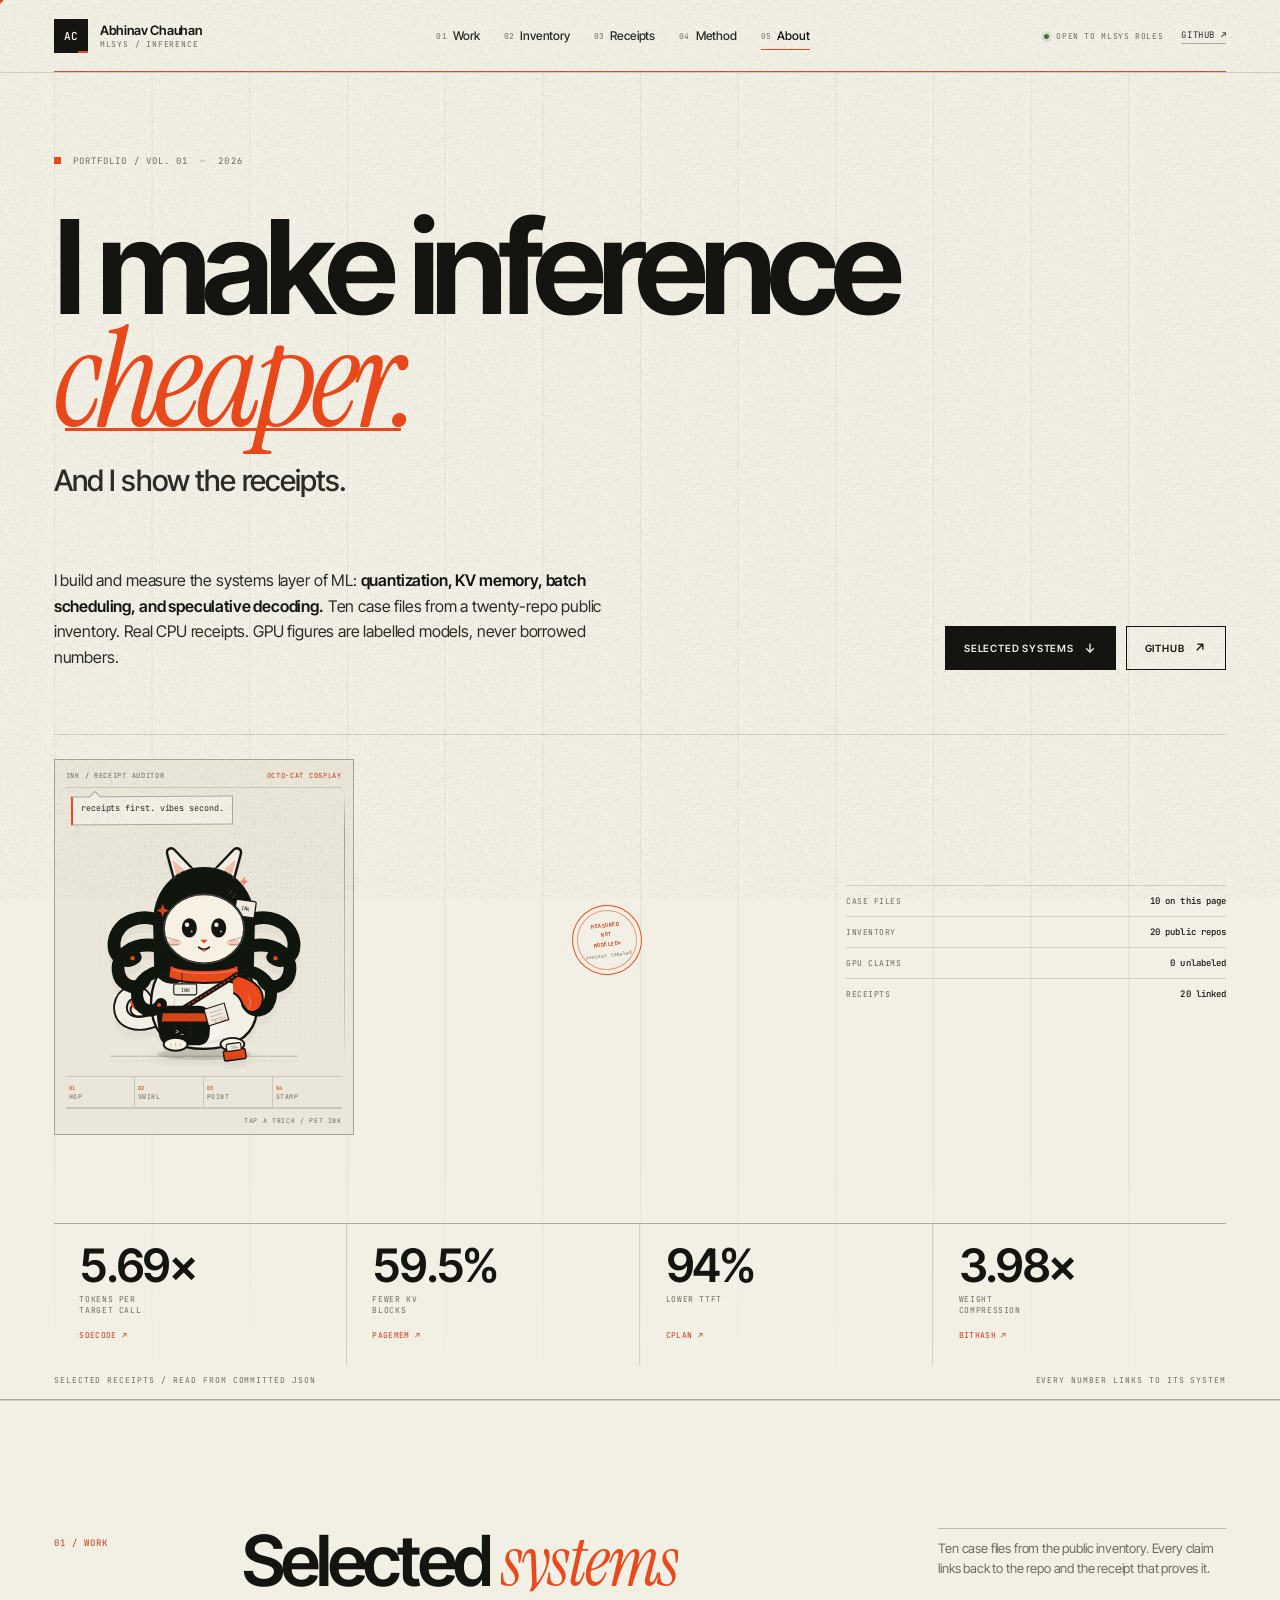
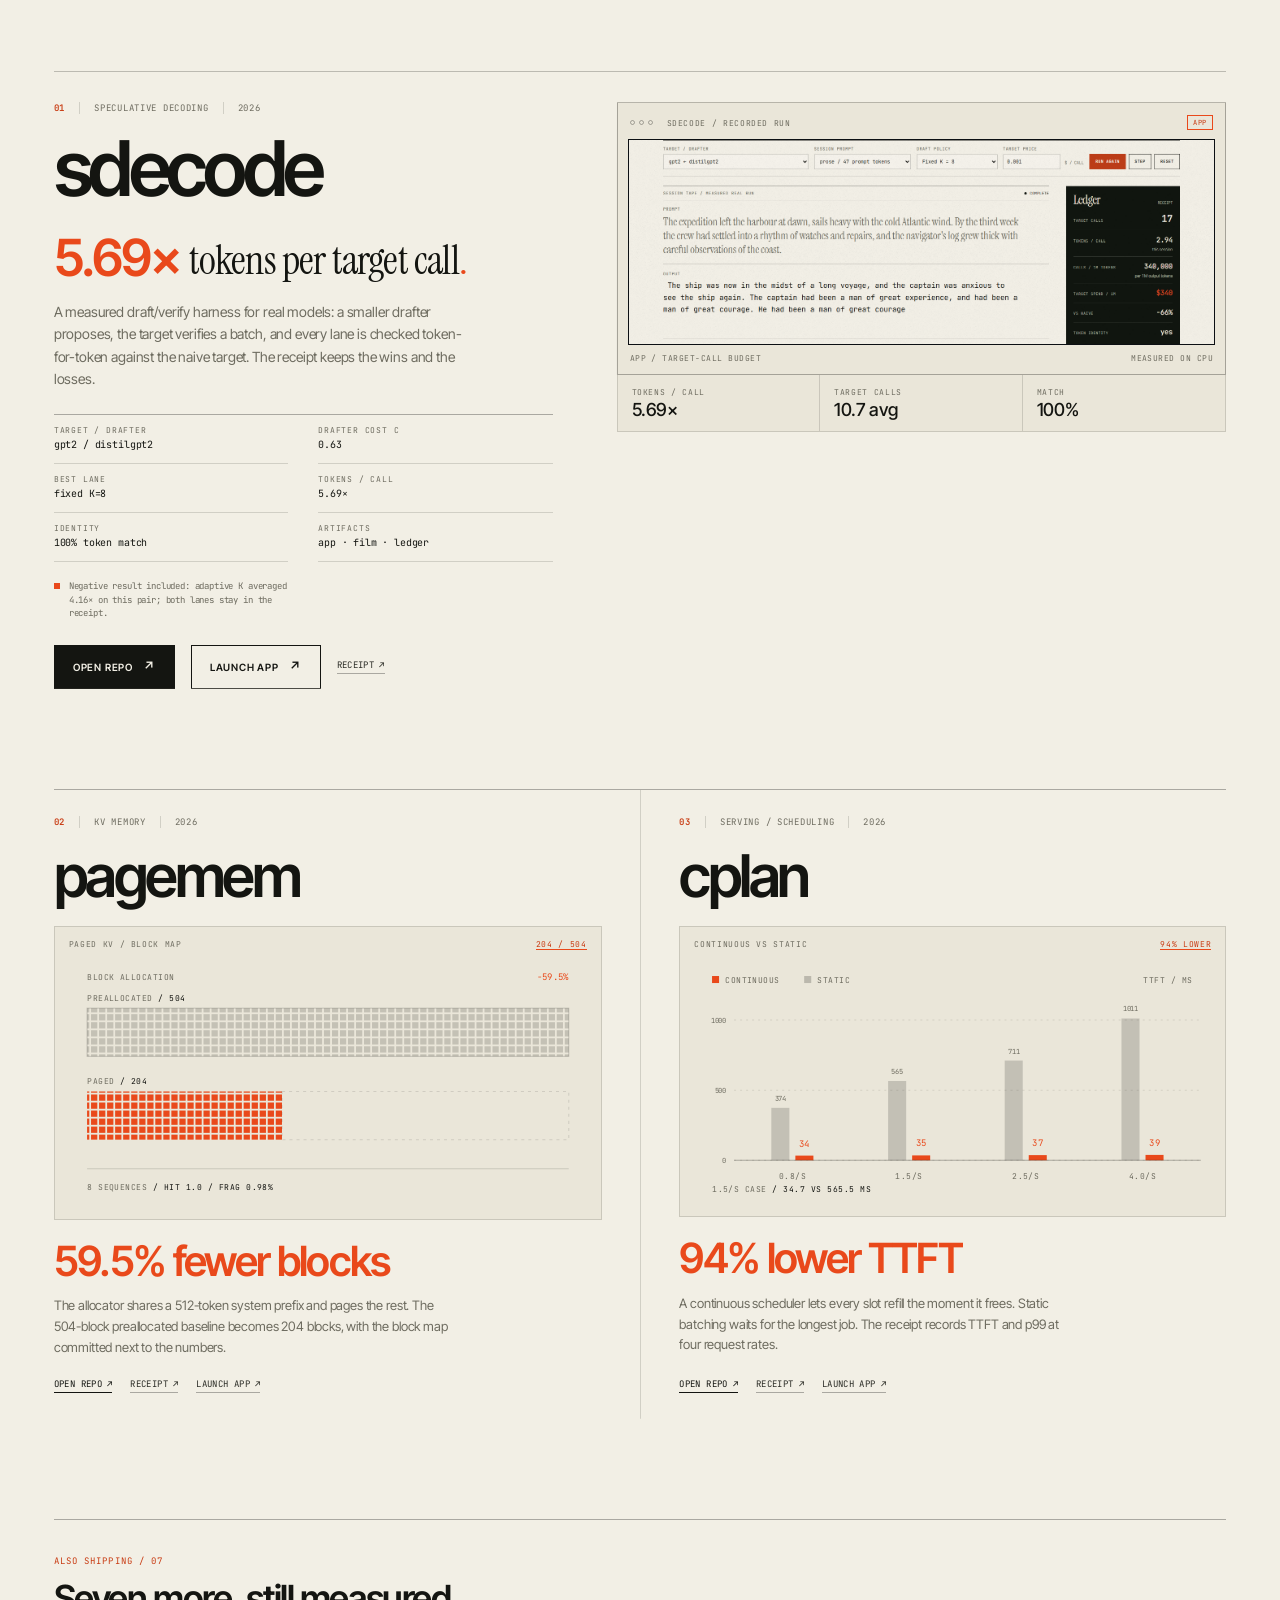
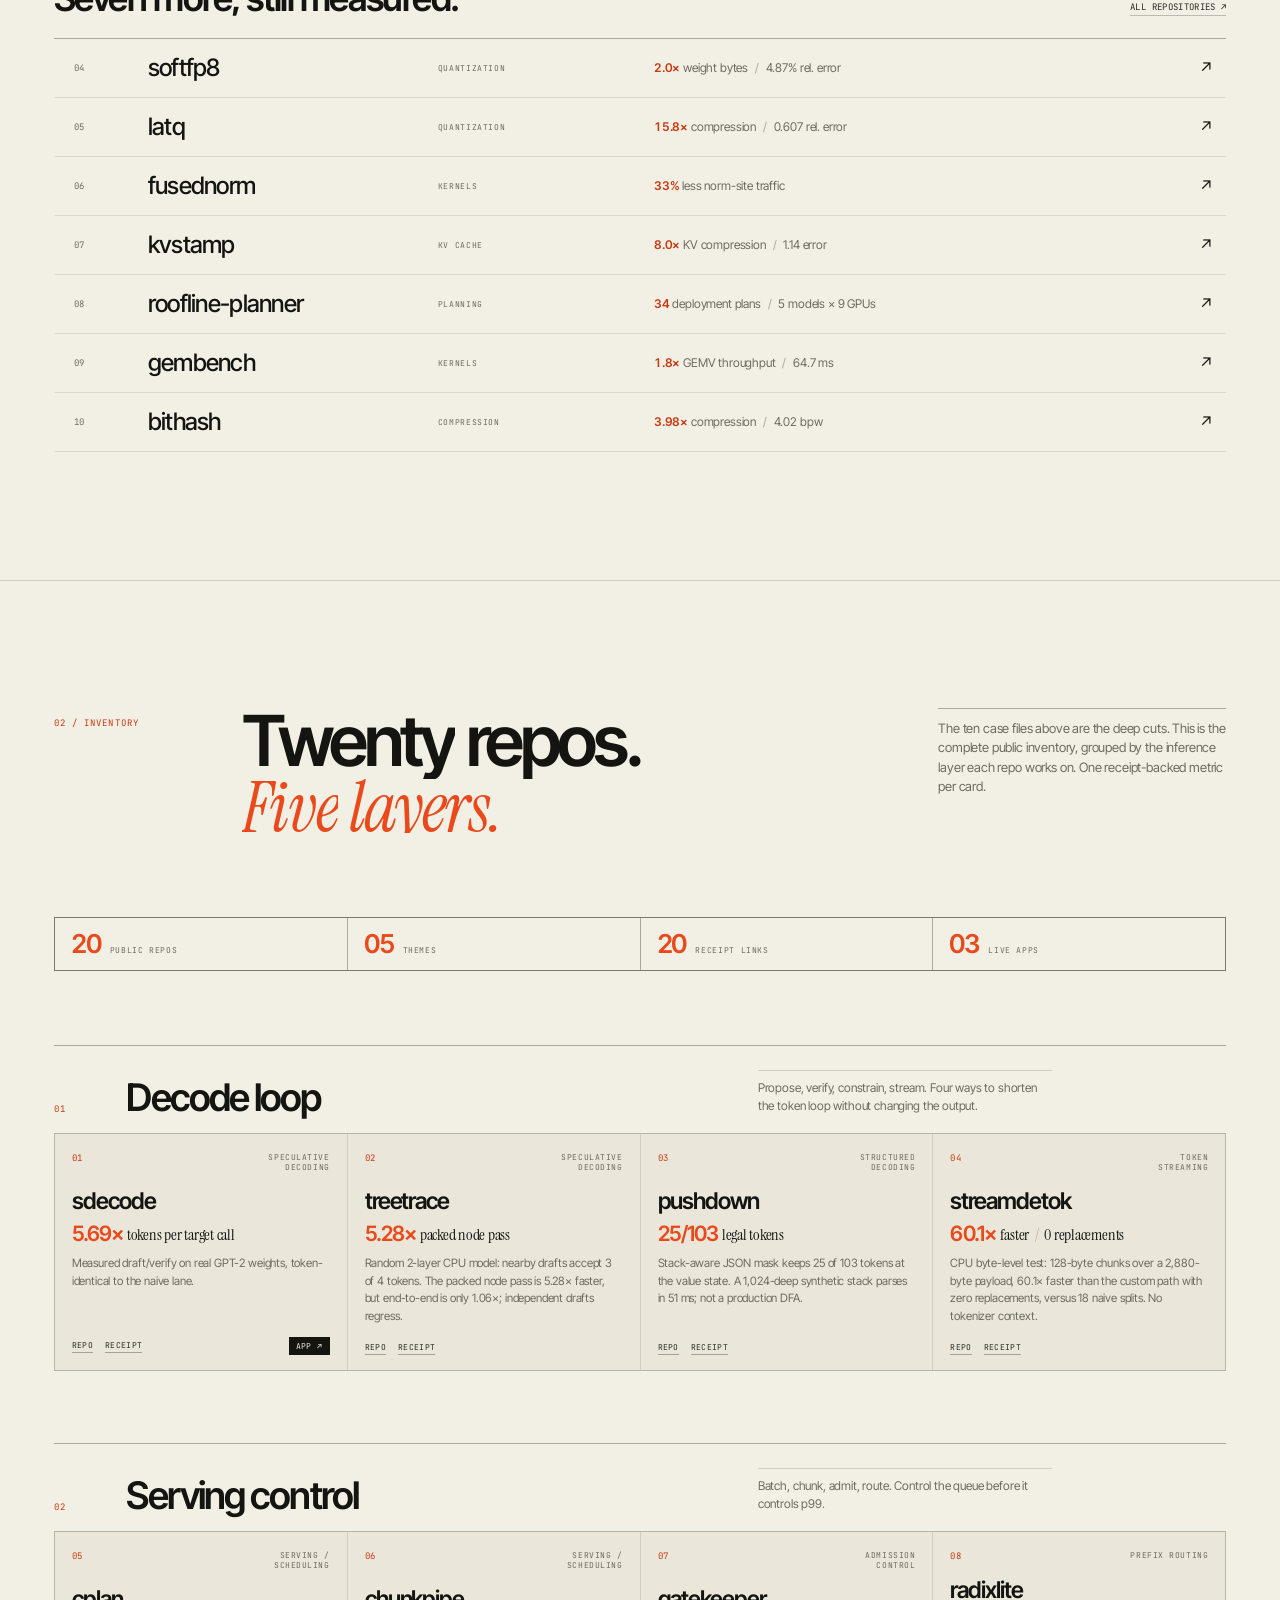
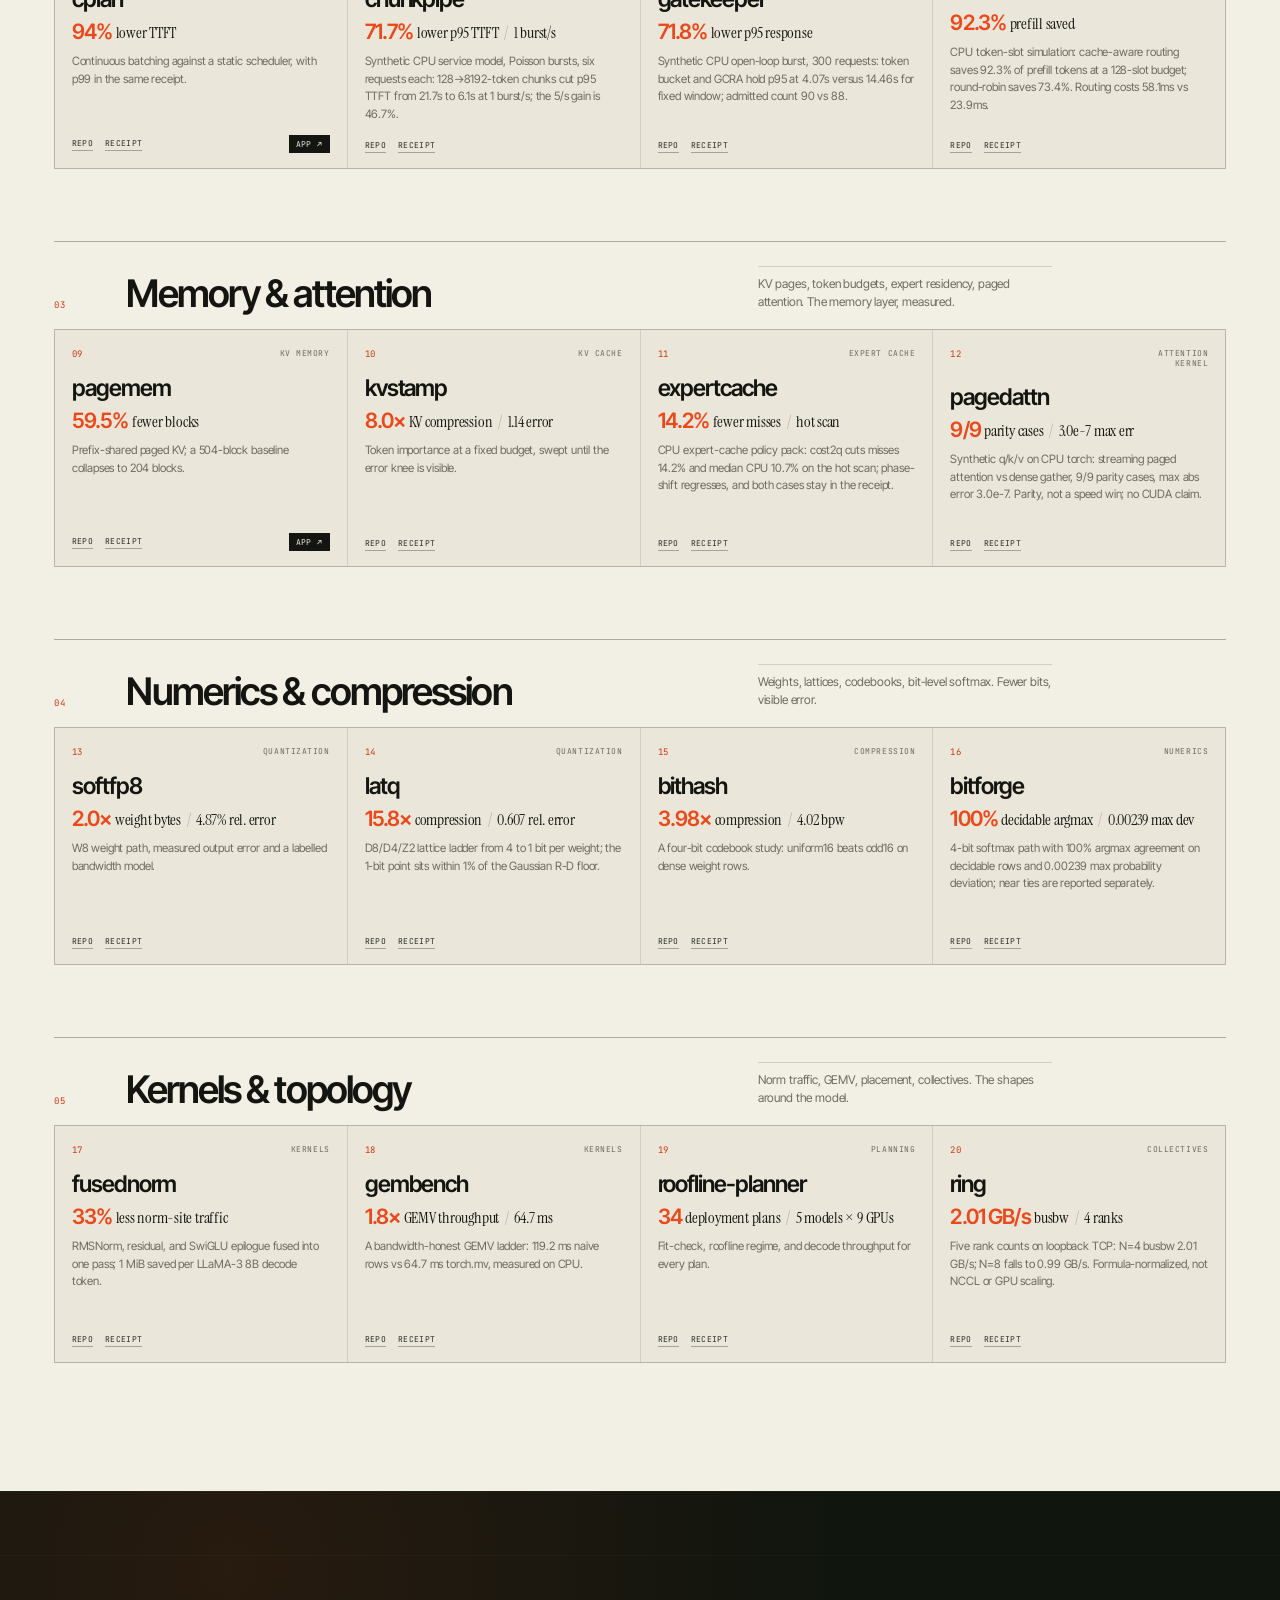
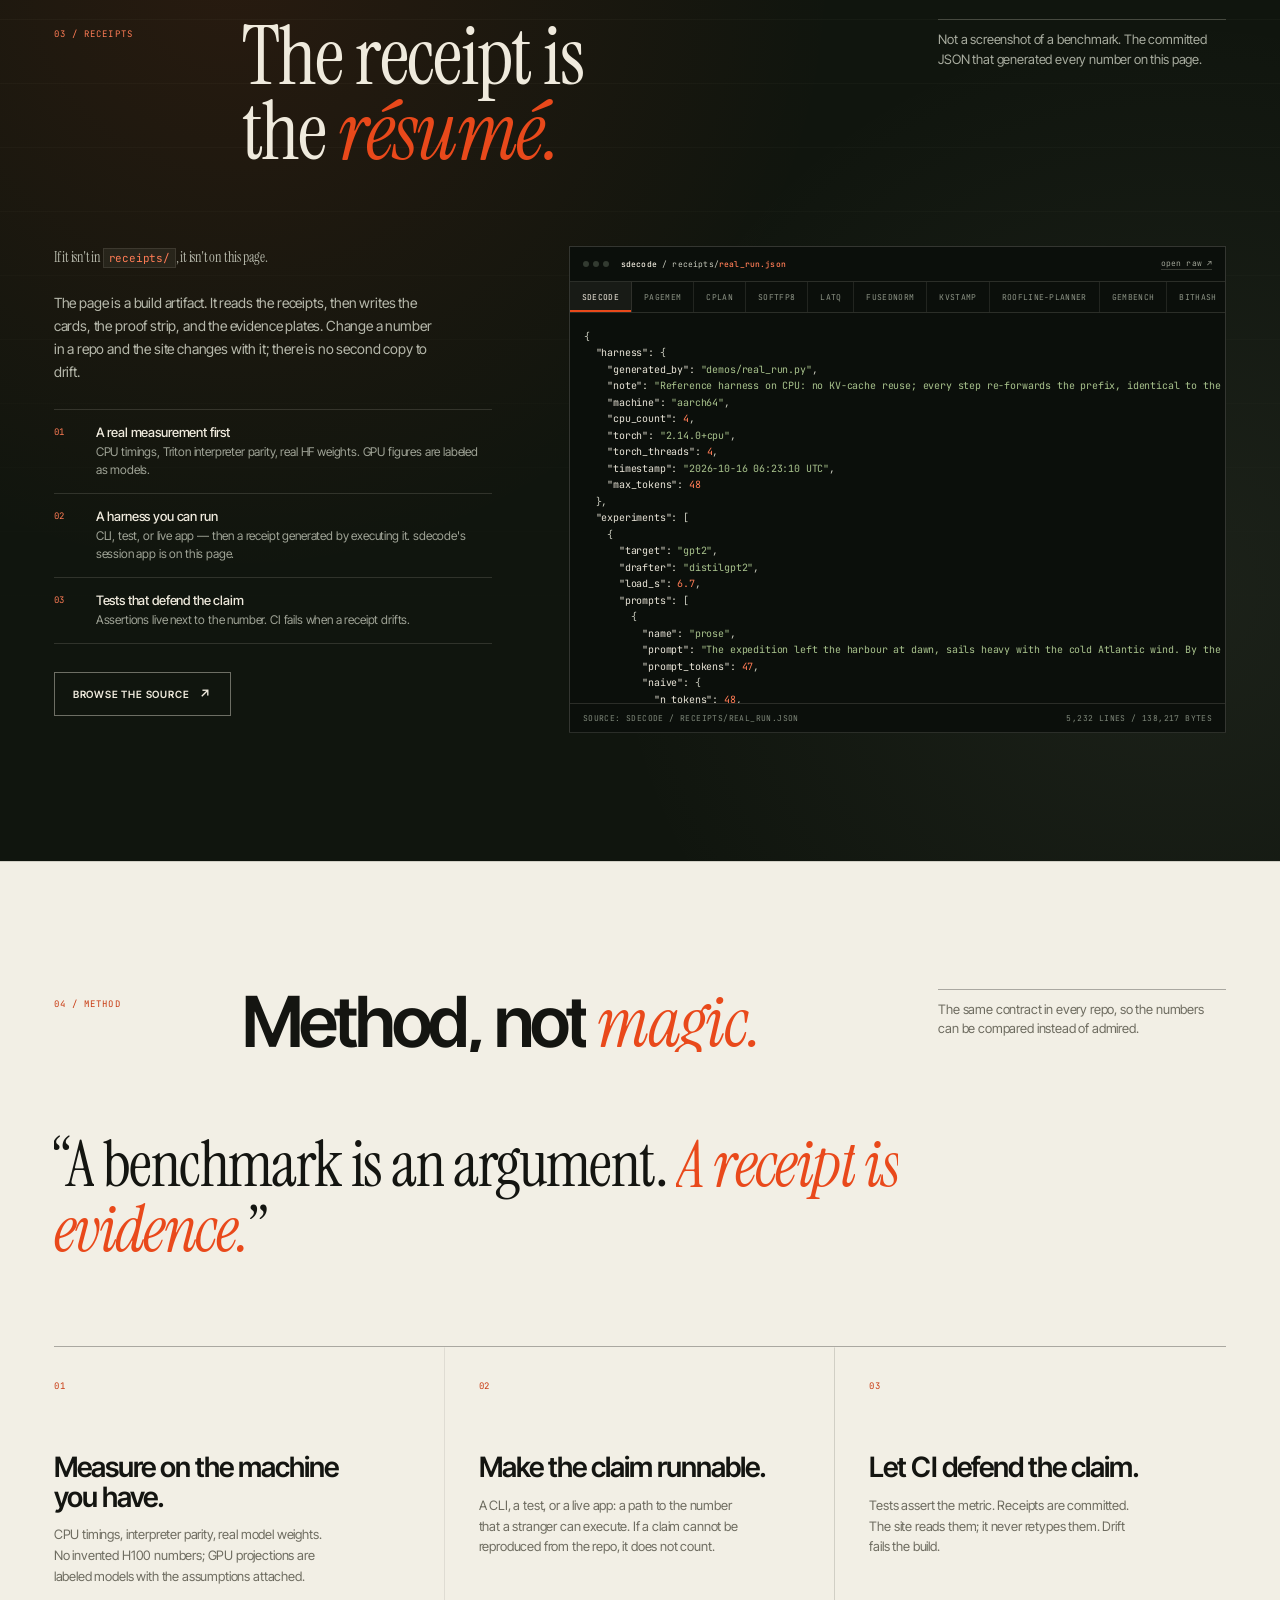
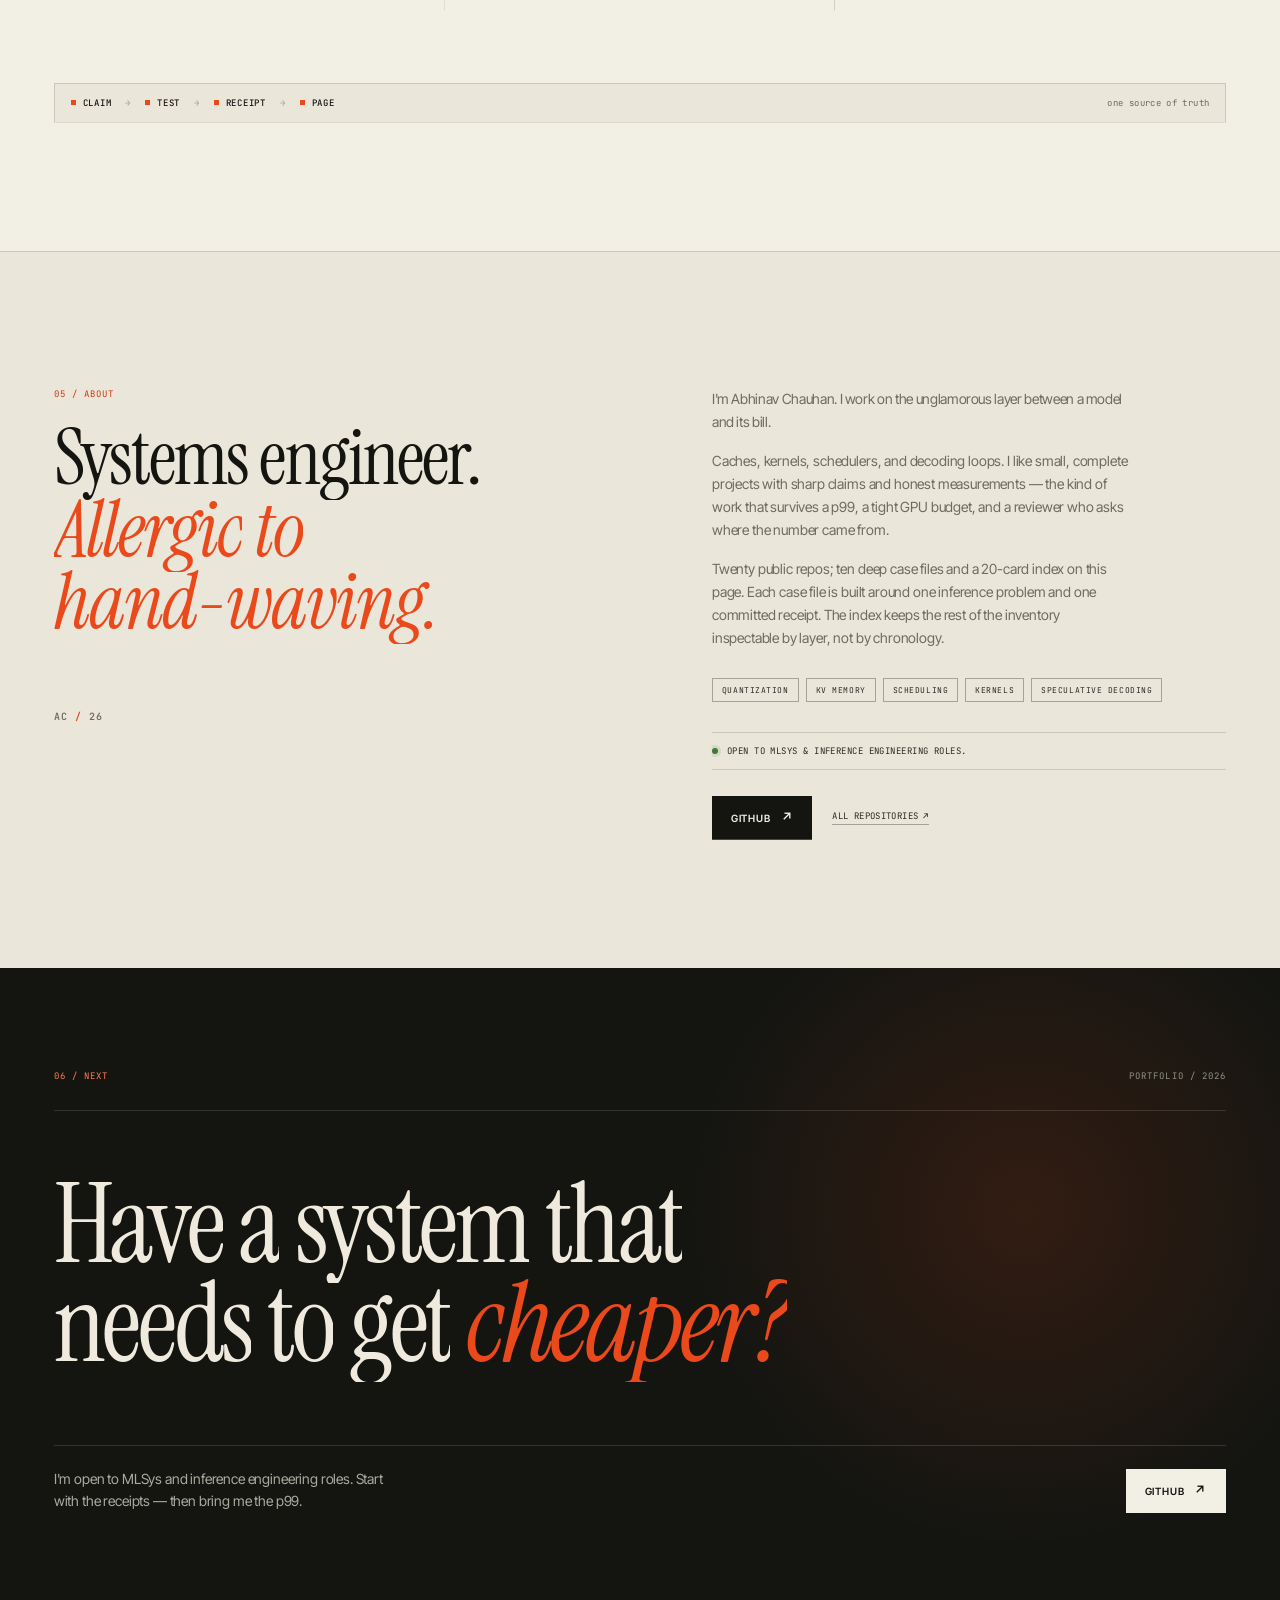
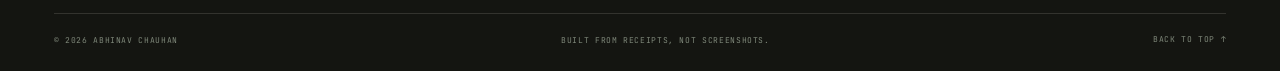
==== commit 7a42025c: "portfolio: 10 case files, 20-card inventory, Ink mascot and motion Ten deep case files plus the full" ====
--- a/index.html
+++ b/index.html
@@ -10,7 +10,7 @@
 <meta name="theme-color" content="#F2EFE5">
 <link rel="canonical" href="https://dastanzar.github.io/">
 <meta property="og:title" content="Abhinav Chauhan — MLSys &amp; Inference Systems">
-<meta property="og:description" content="I make inference cheaper — and I show the receipts. Ten measured systems, one committed receipt each.">
+<meta property="og:description" content="I make inference cheaper — and I show the receipts. Ten measured case files and a 20-card index from a twenty-repo public inventory.">
 <meta property="og:type" content="website">
 <meta property="og:site_name" content="Abhinav Chauhan">
 <meta property="og:url" content="https://dastanzar.github.io/">
@@ -20,7 +20,7 @@
 <meta property="og:image:alt" content="Abhinav Chauhan — I make inference cheaper. And I show the receipts.">
 <meta name="twitter:card" content="summary_large_image">
 <meta name="twitter:title" content="Abhinav Chauhan — MLSys &amp; Inference Systems">
-<meta name="twitter:description" content="I make inference cheaper — and I show the receipts.">
+<meta name="twitter:description" content="Ten measured case files and a 20-card index from a twenty-repo public inventory.">
 <meta name="twitter:image" content="https://dastanzar.github.io/og.png">
 <meta name="twitter:image:alt" content="Abhinav Chauhan — I make inference cheaper. And I show the receipts.">
 <link rel="icon" href="favicon.svg" type="image/svg+xml">
@@ -28,10 +28,28 @@
 <link rel="preconnect" href="https://fonts.gstatic.com" crossorigin>
 <link href="https://fonts.googleapis.com/css2?family=Instrument+Serif:ital@0;1&family=Inter+Tight:wght@400;500;600;700&family=JetBrains+Mono:wght@400;500;600&display=swap" rel="stylesheet">
 <link rel="stylesheet" href="styles.css">
+<link rel="stylesheet" href="motion.css">
 <script>document.documentElement.classList.add('js');</script>
 <noscript><style>.reveal{opacity:1!important;transform:none!important}</style></noscript>
 </head>
 <body>
+<svg class="ink-defs" aria-hidden="true" focusable="false" width="0" height="0" style="position:absolute">
+  <symbol id="ink-tab-mark" viewBox="0 0 120 120">
+    <path d="M36 52 C18 44 8 55 14 68 C19 78 31 78 34 69" fill="none" stroke="#10150e" stroke-width="9" stroke-linecap="round"/>
+    <path d="M84 52 C102 44 112 55 106 68 C101 78 89 78 86 69" fill="none" stroke="#10150e" stroke-width="9" stroke-linecap="round"/>
+    <path d="M45 31 L39 11 C38 7 42 5 45 9 L57 24 Z" fill="#f2efe5" stroke="#141511" stroke-width="2"/>
+    <path d="M75 31 L81 11 C82 7 78 5 75 9 L63 24 Z" fill="#f2efe5" stroke="#141511" stroke-width="2"/>
+    <path d="M30 54 C29 31 44 17 60 17 C76 17 91 31 90 54 L90 75 C90 83 83 87 76 84 C72 82 68 79 60 79 C52 79 48 82 44 84 C37 87 30 83 30 75 Z" fill="#10150e" stroke="#141511" stroke-width="2.2"/>
+    <ellipse cx="60" cy="55" rx="24" ry="21" fill="#f7f1e3" stroke="#141511" stroke-width="1.8"/>
+    <ellipse cx="52" cy="54" rx="4" ry="5.5" fill="#141511"/>
+    <ellipse cx="68" cy="54" rx="4" ry="5.5" fill="#141511"/>
+    <circle cx="50.5" cy="52" r="1.3" fill="#f2efe5"/>
+    <circle cx="66.5" cy="52" r="1.3" fill="#f2efe5"/>
+    <path d="M57 62 Q60 65 63 62" fill="none" stroke="#141511" stroke-width="1.3" stroke-linecap="round"/>
+    <path d="M42 76 C50 81 70 81 78 76 L79 84 C70 89 50 89 41 84 Z" fill="#e9491b" stroke="#141511" stroke-width="1.6"/>
+    <path d="M73 81 C84 82 88 89 85 94 C83 98 78 98 77 94 C76 90 72 87 68 86" fill="#e9491b" stroke="#141511" stroke-width="1.6"/>
+  </symbol>
+</svg>
 <a class="skip" href="#main">Skip to content</a>
 <div class="progress" aria-hidden="true"><i></i></div>
 
@@ -43,9 +61,10 @@
     </a>
     <nav class="nav-links" aria-label="Primary">
       <a href="#work"><span>01</span>Work</a>
-      <a href="#receipts"><span>02</span>Receipts</a>
-      <a href="#method"><span>03</span>Method</a>
-      <a href="#about"><span>04</span>About</a>
+      <a href="#inventory"><span>02</span>Inventory</a>
+      <a href="#receipts"><span>03</span>Receipts</a>
+      <a href="#method"><span>04</span>Method</a>
+      <a href="#about"><span>05</span>About</a>
     </nav>
     <div class="mast-right">
       <span class="status"><i aria-hidden="true"></i>Open to MLSys roles</span>
@@ -67,38 +86,219 @@
             <span class="h1-tail">And I show the receipts.</span>
           </h1>
           <div class="hero-bottom">
-            <p class="lede">I build and measure the systems layer of ML: <strong>quantization, KV memory, batch scheduling, and speculative decoding.</strong> Ten standalone repos. Real CPU receipts. GPU figures are labelled models, never borrowed numbers.</p>
+            <p class="lede">I build and measure the systems layer of ML: <strong>quantization, KV memory, batch scheduling, and speculative decoding.</strong> Ten case files from a twenty-repo public inventory. Real CPU receipts. GPU figures are labelled models, never borrowed numbers.</p>
             <div class="hero-actions">
               <a class="btn btn-ink" href="#work">Selected systems <span aria-hidden="true">↓</span></a>
               <a class="btn btn-ghost" href="https://github.com/DastanZar" target="_blank" rel="noopener">GitHub <span aria-hidden="true">↗</span></a>
             </div>
           </div>
         </div>
-        <aside class="hero-aside" aria-label="Portfolio facts">
-          <div class="stamp" aria-hidden="true">
+        <aside class="hero-aside" aria-label="Portfolio facts and mascot">
+          <div class="ink-stage" data-ink-stage>
+            <div class="ink-stage-head"><span>INK / RECEIPT AUDITOR</span><span>OCTO-CAT COSPLAY</span></div>
+            <p class="ink-bubble" data-ink-bubble role="status" aria-live="polite">I count the calls.</p>
+            <button class="ink-figure" type="button" data-ink-figure aria-label="Pet Ink, the receipt auditor">
+              <svg class="ink-svg" viewBox="0 0 240 268" role="img" aria-hidden="true" focusable="false">
+  <title>Ink, a tiny cat in a handmade octopus hood, holding a receipt satchel</title>
+
+  <g class="ink-ground">
+    <line x1="18" y1="249" x2="222" y2="249" stroke="currentColor" stroke-opacity=".24"/>
+    <line x1="18" y1="254" x2="62" y2="254" stroke="currentColor" stroke-opacity=".12" stroke-dasharray="2 5"/>
+    <line x1="178" y1="254" x2="222" y2="254" stroke="currentColor" stroke-opacity=".12" stroke-dasharray="2 5"/>
+    <ellipse class="ink-shadow" cx="120" cy="247" rx="51" ry="6" fill="currentColor" opacity=".13"/>
+  </g>
+
+  <g class="ink-orbit" aria-hidden="true">
+    <ellipse cx="120" cy="145" rx="99" ry="105" fill="none" stroke="#e9491b" stroke-width="1.2" stroke-dasharray="2 7" opacity="0"/>
+  </g>
+
+  <g class="ink-character">
+    <g class="ink-tail">
+      <path d="M72 207 C47 220 27 211 29 194 C31 180 45 175 53 183 C61 191 55 201 47 198" fill="none" stroke="#141511" stroke-width="16" stroke-linecap="round"/>
+      <path d="M72 207 C47 220 27 211 29 194 C31 180 45 175 53 183 C61 191 55 201 47 198" fill="none" stroke="#f2efe5" stroke-width="12" stroke-linecap="round"/>
+      <path d="M49 198 C45 197 42 194 41 190" fill="none" stroke="#e9491b" stroke-width="3" stroke-linecap="round"/>
+    </g>
+
+    <g class="ink-body">
+      <path d="M76 151 C63 166 59 190 65 210 C71 231 92 241 120 241 C148 241 170 230 176 209 C181 189 176 166 162 151 Z" fill="#f2efe5" stroke="#141511" stroke-width="2.6" stroke-linejoin="round"/>
+      <path d="M88 187 C84 205 91 225 109 233 C117 236 132 235 142 229" fill="none" stroke="#141511" stroke-opacity=".10" stroke-width="1.4"/>
+      <ellipse cx="120" cy="214" rx="24" ry="16" fill="#f8f4e9" opacity=".8"/>
+    </g>
+
+    <g class="ink-tentacles">
+      <path class="ink-tentacle t1" d="M78 104 C51 90 25 102 22 124 C20 141 35 150 45 141" fill="none" stroke="#10150e" stroke-width="14" stroke-linecap="round"/>
+      <circle class="ink-sucker" cx="42" cy="142" r="2.4" fill="#e9491b"/>
+      <path class="ink-tentacle t2" d="M70 129 C42 123 22 140 27 159 C31 174 48 178 55 166" fill="none" stroke="#10150e" stroke-width="14" stroke-linecap="round"/>
+      <circle class="ink-sucker" cx="53" cy="168" r="2.4" fill="#e9491b"/>
+      <path class="ink-tentacle t3" d="M77 155 C57 157 43 172 48 188 C52 201 67 203 73 192" fill="none" stroke="#10150e" stroke-width="13" stroke-linecap="round"/>
+      <circle class="ink-sucker" cx="71" cy="193" r="2.2" fill="#e9491b"/>
+
+      <path class="ink-tentacle t4" d="M162 104 C189 90 215 102 218 124 C220 141 205 150 195 141" fill="none" stroke="#10150e" stroke-width="14" stroke-linecap="round"/>
+      <circle class="ink-sucker" cx="198" cy="142" r="2.4" fill="#e9491b"/>
+      <path class="ink-tentacle t5" d="M170 129 C198 123 218 140 213 159 C209 174 192 178 185 166" fill="none" stroke="#10150e" stroke-width="14" stroke-linecap="round"/>
+      <circle class="ink-sucker" cx="188" cy="168" r="2.4" fill="#e9491b"/>
+      <path class="ink-tentacle t6" d="M163 155 C183 157 197 172 192 188 C188 201 173 203 167 192" fill="none" stroke="#10150e" stroke-width="13" stroke-linecap="round"/>
+      <circle class="ink-sucker" cx="169" cy="193" r="2.2" fill="#e9491b"/>
+    </g>
+
+    <g class="ink-ears">
+      <path d="M89 62 L80 29 C78 23 84 20 88 24 L108 45 Z" fill="#f2efe5" stroke="#141511" stroke-width="2.6" stroke-linejoin="round"/>
+      <path d="M90 52 L85 34 L99 46 Z" fill="#e9491b" opacity=".28"/>
+      <path d="M151 62 L160 29 C162 23 156 20 152 24 L132 45 Z" fill="#f2efe5" stroke="#141511" stroke-width="2.6" stroke-linejoin="round"/>
+      <path d="M150 52 L155 34 L141 46 Z" fill="#e9491b" opacity=".28"/>
+    </g>
+
+    <path class="ink-hood" d="M66 108 C64 71 87 44 120 44 C153 44 176 71 174 108 L173 151 C173 164 160 172 147 167 C138 163 132 158 120 158 C108 158 102 163 93 167 C80 172 67 164 67 151 Z" fill="#10150e" stroke="#141511" stroke-width="2.8" stroke-linejoin="round"/>
+
+    <g class="ink-hood-details">
+      <path d="M87 55 C99 45 108 42 120 42 C132 42 141 45 153 55" fill="none" stroke="#efeadd" stroke-opacity=".24" stroke-width="1.2" stroke-dasharray="3 4"/>
+      <path d="M77 158 C92 166 148 166 163 158" fill="none" stroke="#efeadd" stroke-opacity=".16" stroke-width="1" stroke-dasharray="2 4"/>
+      <rect x="154" y="79" width="22" height="18" rx="2" fill="#efeadd" stroke="#141511" stroke-width="1.4" transform="rotate(8 165 88)"/>
+      <text x="165" y="90" fill="#141511" font-family="JetBrains Mono, monospace" font-size="5.5" text-anchor="middle" transform="rotate(8 165 88)">INK</text>
+      <path d="M147 72 l4 -4 M151 76 l4 -4" stroke="#efeadd" stroke-opacity=".38" stroke-width=".8"/>
+    </g>
+
+    <g class="ink-head">
+      <ellipse cx="120" cy="110" rx="44" ry="38" fill="#f7f1e3" stroke="#141511" stroke-width="2.5"/>
+      <ellipse cx="120" cy="110" rx="44" ry="38" fill="none" stroke="#efeadd" stroke-opacity=".28" stroke-width="1"/>
+
+      <g class="ink-eyes">
+        <g class="ink-gaze">
+          <ellipse cx="104" cy="109" rx="8.2" ry="10.5" fill="#141511"/>
+          <ellipse cx="136" cy="109" rx="8.2" ry="10.5" fill="#141511"/>
+          <circle cx="101.5" cy="105.5" r="2.4" fill="#f2efe5"/>
+          <circle cx="133.5" cy="105.5" r="2.4" fill="#f2efe5"/>
+          <circle cx="106.5" cy="113" r="1.1" fill="#f2efe5" opacity=".8"/>
+          <circle cx="138.5" cy="113" r="1.1" fill="#f2efe5" opacity=".8"/>
+        </g>
+      </g>
+
+      <g class="ink-happy-arcs" aria-hidden="true">
+        <path d="M96 111 Q104 100 112 111" fill="none" stroke="#141511" stroke-width="3.2" stroke-linecap="round"/>
+        <path d="M128 111 Q136 100 144 111" fill="none" stroke="#141511" stroke-width="3.2" stroke-linecap="round"/>
+      </g>
+
+      <ellipse cx="88" cy="125" rx="7" ry="3.6" fill="#e9491b" opacity=".22"/>
+      <ellipse cx="152" cy="125" rx="7" ry="3.6" fill="#e9491b" opacity=".22"/>
+
+      <path d="M116 122 L124 122 L120 126 Z" fill="#e9491b"/>
+      <path d="M114 130 Q120 135 126 130" fill="none" stroke="#141511" stroke-width="1.8" stroke-linecap="round"/>
+      <ellipse cx="120" cy="133.5" rx="2.6" ry="1.5" fill="#e9491b" opacity=".7"/>
+
+      <g class="ink-whiskers" stroke="#141511" stroke-opacity=".42" stroke-width=".8" stroke-linecap="round">
+        <path d="M92 123 L78 119 M92 127 L77 128"/>
+        <path d="M148 123 L162 119 M148 127 L163 128"/>
+      </g>
+
+      <g class="ink-glint" aria-hidden="true">
+        <path d="M73 88 l2 -5 2 5 5 2 -5 2 -2 5 -2 -5 -5 -2z" fill="#e9491b" opacity=".9"/>
+        <path d="M162 57 l1.5 -4 1.5 4 4 1.5 -4 1.5 -1.5 4 -1.5 -4 -4 -1.5z" fill="#e9491b" opacity=".55"/>
+      </g>
+    </g>
+
+    <g class="ink-scarf">
+      <path d="M83 149 C96 157 144 157 157 149 L159 163 C146 171 96 171 81 163 Z" fill="#e9491b" stroke="#141511" stroke-width="2.2" stroke-linejoin="round"/>
+      <path d="M85 154 C98 160 143 160 156 154" fill="none" stroke="#f2efe5" stroke-opacity=".36" stroke-width="1"/>
+      <g class="ink-scarf-tail">
+        <path d="M151 160 C171 163 186 174 184 189 C183 198 174 204 167 199 C160 194 162 184 152 180" fill="#e9491b" stroke="#141511" stroke-width="2.2" stroke-linejoin="round"/>
+        <path d="M168 183 C172 188 171 194 168 198" fill="none" stroke="#f2efe5" stroke-opacity=".4" stroke-width="1"/>
+      </g>
+      <g class="ink-tag">
+        <path d="M96 158 L96 172" stroke="#141511" stroke-width=".8"/>
+        <rect x="87" y="170" width="25" height="12" rx="2" fill="#efeadd" stroke="#141511" stroke-width="1.2"/>
+        <text x="99.5" y="178.5" fill="#141511" font-family="JetBrains Mono, monospace" font-size="5.5" text-anchor="middle">INK</text>
+      </g>
+    </g>
+
+    <g class="ink-satchel">
+      <path d="M156 160 L92 200" fill="none" stroke="#141511" stroke-width="5.5" stroke-linecap="round"/>
+      <path d="M156 160 L92 200" fill="none" stroke="#e9491b" stroke-width="1.4" stroke-dasharray="2 3" stroke-linecap="round" opacity=".8"/>
+      <path d="M78 195 C72 196 69 201 70 208 L72 225 C73 233 78 236 86 236 L112 236 C120 236 124 232 125 225 L126 207 C126 199 121 195 114 195 Z" fill="#10150e" stroke="#141511" stroke-width="2.2" stroke-linejoin="round"/>
+      <path d="M75 202 L122 202 L123 211 L74 211 Z" fill="#e9491b" opacity=".9"/>
+      <text x="88" y="225" fill="#efeadd" font-family="JetBrains Mono, monospace" font-size="8" letter-spacing="1">&gt;_</text>
+      <path d="M104 203 L106 226" stroke="#efeadd" stroke-opacity=".16" stroke-width="1" stroke-dasharray="2 3"/>
+      <g class="ink-receipt">
+        <path d="M120 198 L142 191 L147 209 L125 216 Z" fill="#efeadd" stroke="#141511" stroke-width="1.2"/>
+        <path d="M126 202 L139 198 M127 206 L140 202 M128 210 L141 206" stroke="#141511" stroke-opacity=".34" stroke-width=".8"/>
+        <text x="132" y="214" fill="#e9491b" font-family="JetBrains Mono, monospace" font-size="4.6" transform="rotate(-18 132 214)">5.69</text>
+      </g>
+    </g>
+
+    <g class="ink-pointer ink-pointer-left" aria-hidden="true">
+      <path d="M73 192 C55 184 38 174 20 162" fill="none" stroke="#f7f1e3" stroke-width="13" stroke-linecap="round"/>
+      <path d="M73 192 C55 184 38 174 20 162" fill="none" stroke="#141511" stroke-width="3.2" stroke-linecap="round"/>
+      <path d="M29 168 L12 158 L30 151 Z" fill="#e9491b" stroke="#141511" stroke-width="1.2" stroke-linejoin="round"/>
+      <path d="M57 183 l4 4 M44 175 l4 4 M32 167 l4 4" stroke="#141511" stroke-opacity=".35" stroke-width="1.2" stroke-linecap="round"/>
+    </g>
+
+    <g class="ink-pointer ink-pointer-right" aria-hidden="true">
+      <path d="M167 192 C185 184 202 174 220 162" fill="none" stroke="#f7f1e3" stroke-width="13" stroke-linecap="round"/>
+      <path d="M167 192 C185 184 202 174 220 162" fill="none" stroke="#141511" stroke-width="3.2" stroke-linecap="round"/>
+      <path d="M211 168 L228 158 L210 151 Z" fill="#e9491b" stroke="#141511" stroke-width="1.2" stroke-linejoin="round"/>
+      <path d="M183 183 l-4 4 M196 175 l-4 4 M208 167 l-4 4" stroke="#141511" stroke-opacity=".35" stroke-width="1.2" stroke-linecap="round"/>
+    </g>
+
+    <g class="ink-paws">
+      <ellipse cx="89" cy="236" rx="13" ry="7" fill="#f7f1e3" stroke="#141511" stroke-width="2"/>
+      <path d="M84 235 l0 3 M89 234 l0 4 M94 235 l0 3" stroke="#141511" stroke-opacity=".26" stroke-width=".8" stroke-linecap="round"/>
+      <g class="ink-paw-right">
+        <ellipse cx="151" cy="236" rx="13" ry="7" fill="#f7f1e3" stroke="#141511" stroke-width="2"/>
+        <path d="M146 235 l0 3 M151 234 l0 4 M156 235 l0 3" stroke="#141511" stroke-opacity=".26" stroke-width=".8" stroke-linecap="round"/>
+      </g>
+    </g>
+
+    <g transform="translate(0 -15)">
+      <g class="ink-stamp-prop" transform="rotate(-8 184 233)">
+        <rect x="172" y="229" width="24" height="11" rx="2" fill="#e9491b" stroke="#141511" stroke-width="1.5"/>
+        <rect x="176" y="222" width="16" height="8" rx="2" fill="#f2efe5" stroke="#141511" stroke-width="1.2"/>
+        <path d="M181 225 L187 225 M181 227 L189 227" stroke="#141511" stroke-opacity=".42" stroke-width=".8"/>
+      </g>
+    </g>
+  </g>
+
+  <g class="ink-fx" aria-hidden="true">
+    <path class="fx fx1" d="M57 70 l3 -7 3 7 7 3 -7 3 -3 7 -3 -7 -7 -3z" fill="#e9491b"/>
+    <path class="fx fx2" d="M184 98 l2 -5 2 5 5 2 -5 2 -2 5 -2 -5 -5 -2z" fill="#e9491b"/>
+    <path class="fx fx3" d="M42 124 l1.5 -4 1.5 4 4 1.5 -4 1.5 -1.5 4 -1.5 -4 -4 -1.5z" fill="#e9491b"/>
+    <path class="fx fx4" d="M193 139 l1.5 -4 1.5 4 4 1.5 -4 1.5 -1.5 4 -1.5 -4 -4 -1.5z" fill="#e9491b"/>
+  </g>
+
+</svg>
+
+            </button>
+            <div class="ink-seal" aria-hidden="true"><span>AUDITED</span><span>RECEIPT ATTACHED</span></div>
+            <div class="ink-tricks" role="group" aria-label="Ink's tricks">
+              <button type="button" data-ink-trick="hop"><span>01</span>Hop</button>
+              <button type="button" data-ink-trick="swirl"><span>02</span>Swirl</button>
+              <button type="button" data-ink-trick="point"><span>03</span>Point</button>
+              <button type="button" data-ink-trick="stamp"><span>04</span>Stamp</button>
+            </div>
+            <div class="ink-stage-foot"><span>Tap a trick / pet Ink</span></div>
+          </div>
+          <div class="stamp aside-stamp" aria-hidden="true">
             <span>MEASURED</span>
             <span>NOT</span>
             <span>MODELED*</span>
             <small>*unless labeled</small>
           </div>
-          <ul class="aside-facts"><li><span>SYSTEMS</span><strong>10 shipped</strong></li><li><span>MEASURED ON</span><strong>CPU / HF models</strong></li><li><span>GPU CLAIMS</span><strong>0 unlabeled</strong></li><li><span>RECEIPTS</span><strong>10 committed</strong></li></ul>
+          <ul class="aside-facts"><li><span>CASE FILES</span><strong>10 on this page</strong></li><li><span>INVENTORY</span><strong>20 public repos</strong></li><li><span>GPU CLAIMS</span><strong>0 unlabeled</strong></li><li><span>RECEIPTS</span><strong>20 linked</strong></li></ul>
           <div class="scroll-cue" aria-hidden="true"><span>SCROLL</span><span class="scroll-line"></span></div>
         </aside>
       </div>
-      <div class="proof"><div class="proof-item">
-        <span class="proof-num">2.52×</span>
+      <div class="proof"><div class="proof-item" data-ink-point data-ink-say="5.69 tokens per target call. checked.">
+        <span class="proof-num" data-count="5.69" data-decimals="2" data-suffix="×" aria-label="5.69×">5.69×</span>
         <span class="proof-label">tokens per target call</span>
         <a class="proof-src" href="#sdecode">sdecode <span aria-hidden="true">↗</span></a>
-      </div><div class="proof-item">
-        <span class="proof-num">59.5%</span>
+      </div><div class="proof-item" data-ink-point data-ink-say="59.5% fewer blocks. I counted them twice.">
+        <span class="proof-num" data-count="59.5" data-decimals="1" data-suffix="%" aria-label="59.5%">59.5%</span>
         <span class="proof-label">fewer KV blocks</span>
         <a class="proof-src" href="#pagemem">pagemem <span aria-hidden="true">↗</span></a>
-      </div><div class="proof-item">
-        <span class="proof-num">94%</span>
+      </div><div class="proof-item" data-ink-point data-ink-say="94 percent lower TTFT. p99 is in the receipt too.">
+        <span class="proof-num" data-count="94" data-decimals="0" data-suffix="%" aria-label="94%">94%</span>
         <span class="proof-label">lower TTFT</span>
         <a class="proof-src" href="#cplan">cplan <span aria-hidden="true">↗</span></a>
-      </div><div class="proof-item">
-        <span class="proof-num">3.98×</span>
+      </div><div class="proof-item" data-ink-point data-ink-say="3.98 times. the codebook did the work.">
+        <span class="proof-num" data-count="3.98" data-decimals="2" data-suffix="×" aria-label="3.98×">3.98×</span>
         <span class="proof-label">weight compression</span>
         <a class="proof-src" href="#shipping">bithash <span aria-hidden="true">↗</span></a>
       </div></div>
@@ -110,27 +310,27 @@
     <div class="wrap">
       <div class="section-head reveal">
         <div class="section-index">01 / WORK</div>
-        <h2 class="section-title">Selected <em>systems</em></h2>
-        <p class="section-note">Three case files and seven more systems. Every claim links back to the repo and the receipt that proves it.</p>
-      </div>
-      <article class="case case-featured reveal" id="sdecode">
+        <h2 class="section-title" data-split>Selected <em>systems</em></h2>
+        <p class="section-note">Ten case files from the public inventory. Every claim links back to the repo and the receipt that proves it.</p>
+      </div>
+      <article class="case case-featured reveal" id="sdecode" data-ink-point data-ink-say="sdecode. the target-call ledger.">
   <div class="case-copy">
     <div class="case-meta"><span class="case-no">01</span><span>Speculative decoding</span><span>2026</span></div>
     <h3>sdecode</h3>
-    <p class="case-claim"><strong>2.52×</strong> tokens per target call<span class="case-period">.</span></p>
+    <p class="case-claim"><strong>5.69×</strong> tokens per target call<span class="case-period">.</span></p>
     <p class="case-desc">A measured draft/verify harness for real models: a smaller drafter proposes, the target verifies a batch, and every lane is checked token-for-token against the naive target. The receipt keeps the wins and the losses.</p>
     <dl class="specs">
       <div class="spec"><dt>TARGET / DRAFTER</dt><dd>gpt2 / distilgpt2</dd></div>
-      <div class="spec"><dt>DRAFTER COST c</dt><dd>0.61</dd></div>
+      <div class="spec"><dt>DRAFTER COST c</dt><dd>0.63</dd></div>
       <div class="spec"><dt>BEST LANE</dt><dd>fixed K=8</dd></div>
-      <div class="spec"><dt>TOKENS / CALL</dt><dd>2.52×</dd></div>
+      <div class="spec"><dt>TOKENS / CALL</dt><dd>5.69×</dd></div>
       <div class="spec"><dt>IDENTITY</dt><dd>100% token match</dd></div>
       <div class="spec"><dt>ARTIFACTS</dt><dd>app · film · ledger</dd></div>
     </dl>
-    <p class="case-note"><span class="note-mark"></span> Negative result included: adaptive K averaged 1.17× on this pair; both lanes stay in the receipt.</p>
+    <p class="case-note"><span class="note-mark"></span> Negative result included: adaptive K averaged 4.16× on this pair; both lanes stay in the receipt.</p>
     <div class="case-links">
       <a class="btn btn-ink" href="https://github.com/DastanZar/sdecode" target="_blank" rel="noopener">Open repo <span aria-hidden="true">↗</span></a>
-      <a class="btn btn-ghost" href="app/sdecode/session.html" target="_blank" rel="noopener">Launch app <span aria-hidden="true">↗</span></a>
+      <a class="btn btn-ghost" href="app/sdecode/index.html" target="_blank" rel="noopener">Launch app <span aria-hidden="true">↗</span></a>
       <a class="text-link" href="https://github.com/DastanZar/sdecode/blob/main/receipts/real_run.json" target="_blank" rel="noopener">receipt <span aria-hidden="true">↗</span></a>
     </div>
   </div>
@@ -138,16 +338,16 @@
     <figure class="media-frame">
       <div class="media-top"><span class="media-dots"><i></i><i></i><i></i></span><span>sdecode / recorded run</span><span class="media-live">APP</span></div>
       <img src="assets/sdecode-app.png" alt="sdecode session app showing a recorded run, lane selector, and generated text" loading="eager" width="1440" height="760">
-      <figcaption class="media-bar"><span>APP / session.html</span><span>measured on CPU</span></figcaption>
+      <figcaption class="media-bar"><span>APP / target-call budget</span><span>measured on CPU</span></figcaption>
     </figure>
     <div class="receipt-strip">
-      <div><span>TOKENS / CALL</span><strong>2.52×</strong></div>
-      <div><span>TARGET CALLS</span><strong>7.3 avg</strong></div>
+      <div><span>TOKENS / CALL</span><strong>5.69×</strong></div>
+      <div><span>TARGET CALLS</span><strong>10.7 avg</strong></div>
       <div><span>MATCH</span><strong>100%</strong></div>
     </div>
   </div>
 </article>
-      <div class="case-duo"><article class="case-mini reveal" id="pagemem">
+      <div class="case-duo"><article class="case-mini reveal" id="pagemem" data-ink-point data-ink-say="pagemem. the receipt is in the repo.">
   <div class="case-meta"><span class="case-no">02</span><span>KV memory</span><span>2026</span></div>
   <h3>pagemem</h3>
   <div class="mini-viz">
@@ -166,7 +366,7 @@
   <text x="20" y="43" class="svg-label">PREALLOCATED <tspan class="svg-ink">/ 504</tspan></text>
   <rect x="20" y="50" width="480" height="48" fill="url(#pm-base)" stroke="#141511" stroke-opacity=".18"/>
   <text x="20" y="126" class="svg-label">PAGED <tspan class="svg-ink">/ 204</tspan></text>
-  <rect x="20" y="133" width="194.3" height="48" fill="url(#pm-paged)"/>
+  <rect class="pm-paged-bar" x="20" y="133" width="194.3" height="48" fill="url(#pm-paged)"/>
   <rect x="214.3" y="133" width="285.7" height="48" fill="none" stroke="#141511" stroke-opacity=".12" stroke-dasharray="3 4"/>
   <line x1="20" y1="210" x2="500" y2="210" stroke="#141511" stroke-opacity=".14"/>
   <text x="20" y="231" class="svg-label">8 SEQUENCES <tspan class="svg-ink">/ hit 1.0 / frag 0.98%</tspan></text>
@@ -177,9 +377,10 @@
   <div class="case-links">
     <a class="text-link strong" href="https://github.com/DastanZar/pagemem" target="_blank" rel="noopener">Open repo <span aria-hidden="true">↗</span></a>
     <a class="text-link" href="https://github.com/DastanZar/pagemem/blob/main/receipts/receipt.json" target="_blank" rel="noopener">receipt <span aria-hidden="true">↗</span></a>
+    <a class="text-link" href="app/pagemem/index.html" target="_blank" rel="noopener">Launch app <span aria-hidden="true">↗</span></a>
   </div>
 </article>
-<article class="case-mini reveal" id="cplan">
+<article class="case-mini reveal" id="cplan" data-ink-point data-ink-say="cplan. the receipt is in the repo.">
   <div class="case-meta"><span class="case-no">03</span><span>Serving / scheduling</span><span>2026</span></div>
   <h3>cplan</h3>
   <div class="mini-viz">
@@ -193,7 +394,7 @@
     <text x="500" y="25" text-anchor="end" class="svg-label">TTFT / MS</text>
   </g>
   <line x1="42" y1="202.0" x2="508" y2="202.0" stroke="#141511" stroke-opacity=".10" stroke-dasharray="2 4"/><text x="34" y="205.0" text-anchor="end" class="svg-micro">0</text><line x1="42" y1="132.0" x2="508" y2="132.0" stroke="#141511" stroke-opacity=".10" stroke-dasharray="2 4"/><text x="34" y="135.0" text-anchor="end" class="svg-micro">500</text><line x1="42" y1="62.0" x2="508" y2="62.0" stroke="#141511" stroke-opacity=".10" stroke-dasharray="2 4"/><text x="34" y="65.0" text-anchor="end" class="svg-micro">1000</text>
-  <rect x="79.2" y="149.6" width="18" height="52.4" fill="#141511" opacity=".18"/><rect x="103.2" y="197.3" width="18" height="4.7" fill="#E9491B"/><text x="88.2" y="142.6" text-anchor="middle" class="svg-micro">374</text><text x="112.2" y="188.3" text-anchor="middle" class="svg-accent micro">34</text><text x="100.2" y="221" text-anchor="middle" class="svg-label">0.8/s</text><rect x="195.8" y="122.8" width="18" height="79.2" fill="#141511" opacity=".18"/><rect x="219.8" y="197.1" width="18" height="4.9" fill="#E9491B"/><text x="204.8" y="115.8" text-anchor="middle" class="svg-micro">565</text><text x="228.8" y="188.1" text-anchor="middle" class="svg-accent micro">35</text><text x="216.8" y="221" text-anchor="middle" class="svg-label">1.5/s</text><rect x="312.2" y="102.4" width="18" height="99.6" fill="#141511" opacity=".18"/><rect x="336.2" y="196.8" width="18" height="5.2" fill="#E9491B"/><text x="321.2" y="95.4" text-anchor="middle" class="svg-micro">711</text><text x="345.2" y="187.8" text-anchor="middle" class="svg-accent micro">37</text><text x="333.2" y="221" text-anchor="middle" class="svg-label">2.5/s</text><rect x="428.8" y="60.4" width="18" height="141.6" fill="#141511" opacity=".18"/><rect x="452.8" y="196.6" width="18" height="5.4" fill="#E9491B"/><text x="437.8" y="53.4" text-anchor="middle" class="svg-micro">1011</text><text x="461.8" y="187.6" text-anchor="middle" class="svg-accent micro">39</text><text x="449.8" y="221" text-anchor="middle" class="svg-label">4.0/s</text>
+  <rect class="cp-bar" style="--bar-i:0" x="79.2" y="149.6" width="18" height="52.4" fill="#141511" opacity=".18"/><rect class="cp-bar" style="--bar-i:1" x="103.2" y="197.3" width="18" height="4.7" fill="#E9491B"/><text x="88.2" y="142.6" text-anchor="middle" class="svg-micro">374</text><text x="112.2" y="188.3" text-anchor="middle" class="svg-accent micro">34</text><text x="100.2" y="221" text-anchor="middle" class="svg-label">0.8/s</text><rect class="cp-bar" style="--bar-i:2" x="195.8" y="122.8" width="18" height="79.2" fill="#141511" opacity=".18"/><rect class="cp-bar" style="--bar-i:3" x="219.8" y="197.1" width="18" height="4.9" fill="#E9491B"/><text x="204.8" y="115.8" text-anchor="middle" class="svg-micro">565</text><text x="228.8" y="188.1" text-anchor="middle" class="svg-accent micro">35</text><text x="216.8" y="221" text-anchor="middle" class="svg-label">1.5/s</text><rect class="cp-bar" style="--bar-i:4" x="312.2" y="102.4" width="18" height="99.6" fill="#141511" opacity=".18"/><rect class="cp-bar" style="--bar-i:5" x="336.2" y="196.8" width="18" height="5.2" fill="#E9491B"/><text x="321.2" y="95.4" text-anchor="middle" class="svg-micro">711</text><text x="345.2" y="187.8" text-anchor="middle" class="svg-accent micro">37</text><text x="333.2" y="221" text-anchor="middle" class="svg-label">2.5/s</text><rect class="cp-bar" style="--bar-i:6" x="428.8" y="60.4" width="18" height="141.6" fill="#141511" opacity=".18"/><rect class="cp-bar" style="--bar-i:7" x="452.8" y="196.6" width="18" height="5.4" fill="#E9491B"/><text x="437.8" y="53.4" text-anchor="middle" class="svg-micro">1011</text><text x="461.8" y="187.6" text-anchor="middle" class="svg-accent micro">39</text><text x="449.8" y="221" text-anchor="middle" class="svg-label">4.0/s</text>
   <line x1="42" y1="202" x2="508" y2="202" stroke="#141511" stroke-opacity=".3"/>
   <text x="20" y="234" class="svg-label">1.5/S CASE <tspan class="svg-ink">/ 34.7 vs 565.5 ms</tspan></text>
 </svg>
@@ -203,6 +404,7 @@
   <div class="case-links">
     <a class="text-link strong" href="https://github.com/DastanZar/cplan" target="_blank" rel="noopener">Open repo <span aria-hidden="true">↗</span></a>
     <a class="text-link" href="https://github.com/DastanZar/cplan/blob/main/receipts/receipt.json" target="_blank" rel="noopener">receipt <span aria-hidden="true">↗</span></a>
+    <a class="text-link" href="app/cplan/index.html" target="_blank" rel="noopener">Launch app <span aria-hidden="true">↗</span></a>
   </div>
 </article></div>
 
@@ -213,49 +415,49 @@
         </div>
         <a class="text-link" href="https://github.com/DastanZar?tab=repositories" target="_blank" rel="noopener">All repositories <span aria-hidden="true">↗</span></a>
       </div>
-      <div class="ship-list"><a class="ship-row reveal" href="https://github.com/DastanZar/softfp8" target="_blank" rel="noopener" data-preview="assets/softfp8.png" data-preview-project="softfp8" data-preview-metric="2.0×" data-preview-label="weight bytes">
+      <div class="ship-list"><a class="ship-row reveal" href="https://github.com/DastanZar/softfp8" target="_blank" rel="noopener" data-preview="assets/softfp8.png" data-preview-project="softfp8" data-preview-metric="2.0×" data-preview-label="weight bytes" data-ink-point data-ink-say="softfp8. still measured.">
         <span class="ship-index">04</span>
         <span class="ship-name">softfp8</span>
         <span class="ship-cat">Quantization</span>
         <span class="ship-claim"><strong>2.0×</strong> weight bytes <i>/</i> 4.87% rel. error</span>
         <span class="ship-arrow" aria-hidden="true">↗</span>
       </a>
-<a class="ship-row reveal" href="https://github.com/DastanZar/latq" target="_blank" rel="noopener" data-preview="assets/latq.png" data-preview-project="latq" data-preview-metric="15.8×" data-preview-label="compression">
+<a class="ship-row reveal" href="https://github.com/DastanZar/latq" target="_blank" rel="noopener" data-preview="assets/latq.png" data-preview-project="latq" data-preview-metric="15.8×" data-preview-label="compression" data-ink-point data-ink-say="latq. still measured.">
         <span class="ship-index">05</span>
         <span class="ship-name">latq</span>
         <span class="ship-cat">Quantization</span>
         <span class="ship-claim"><strong>15.8×</strong> compression <i>/</i> 0.607 rel. error</span>
         <span class="ship-arrow" aria-hidden="true">↗</span>
       </a>
-<a class="ship-row reveal" href="https://github.com/DastanZar/fusednorm" target="_blank" rel="noopener" data-preview="assets/fusednorm.png" data-preview-project="fusednorm" data-preview-metric="33%" data-preview-label="less traffic">
+<a class="ship-row reveal" href="https://github.com/DastanZar/fusednorm" target="_blank" rel="noopener" data-preview="assets/fusednorm.png" data-preview-project="fusednorm" data-preview-metric="33%" data-preview-label="less traffic" data-ink-point data-ink-say="fusednorm. still measured.">
         <span class="ship-index">06</span>
         <span class="ship-name">fusednorm</span>
         <span class="ship-cat">Kernels</span>
         <span class="ship-claim"><strong>33%</strong> less norm-site traffic</span>
         <span class="ship-arrow" aria-hidden="true">↗</span>
       </a>
-<a class="ship-row reveal" href="https://github.com/DastanZar/kvstamp" target="_blank" rel="noopener" data-preview="assets/kvstamp.png" data-preview-project="kvstamp" data-preview-metric="8.0×" data-preview-label="KV compression">
+<a class="ship-row reveal" href="https://github.com/DastanZar/kvstamp" target="_blank" rel="noopener" data-preview="assets/kvstamp.png" data-preview-project="kvstamp" data-preview-metric="8.0×" data-preview-label="KV compression" data-ink-point data-ink-say="kvstamp. still measured.">
         <span class="ship-index">07</span>
         <span class="ship-name">kvstamp</span>
         <span class="ship-cat">KV cache</span>
         <span class="ship-claim"><strong>8.0×</strong> KV compression <i>/</i> 1.14 error</span>
         <span class="ship-arrow" aria-hidden="true">↗</span>
       </a>
-<a class="ship-row reveal" href="https://github.com/DastanZar/roofline-planner" target="_blank" rel="noopener" data-preview="assets/roofline-planner.png" data-preview-project="roofline-planner" data-preview-metric="34" data-preview-label="deployment plans">
+<a class="ship-row reveal" href="https://github.com/DastanZar/roofline-planner" target="_blank" rel="noopener" data-preview="assets/roofline-planner.png" data-preview-project="roofline-planner" data-preview-metric="34" data-preview-label="deployment plans" data-ink-point data-ink-say="roofline-planner. still measured.">
         <span class="ship-index">08</span>
         <span class="ship-name">roofline-planner</span>
         <span class="ship-cat">Planning</span>
         <span class="ship-claim"><strong>34</strong> deployment plans <i>/</i> 5 models × 9 GPUs</span>
         <span class="ship-arrow" aria-hidden="true">↗</span>
       </a>
-<a class="ship-row reveal" href="https://github.com/DastanZar/gembench" target="_blank" rel="noopener" data-preview="assets/gembench.png" data-preview-project="gembench" data-preview-metric="1.8×" data-preview-label="GEMV throughput">
+<a class="ship-row reveal" href="https://github.com/DastanZar/gembench" target="_blank" rel="noopener" data-preview="assets/gembench.png" data-preview-project="gembench" data-preview-metric="1.8×" data-preview-label="GEMV throughput" data-ink-point data-ink-say="gembench. still measured.">
         <span class="ship-index">09</span>
         <span class="ship-name">gembench</span>
         <span class="ship-cat">Kernels</span>
         <span class="ship-claim"><strong>1.8×</strong> GEMV throughput <i>/</i> 64.7 ms</span>
         <span class="ship-arrow" aria-hidden="true">↗</span>
       </a>
-<a class="ship-row reveal" href="https://github.com/DastanZar/bithash" target="_blank" rel="noopener" data-preview="assets/bithash.png" data-preview-project="bithash" data-preview-metric="3.98×" data-preview-label="compression">
+<a class="ship-row reveal" href="https://github.com/DastanZar/bithash" target="_blank" rel="noopener" data-preview="assets/bithash.png" data-preview-project="bithash" data-preview-metric="3.98×" data-preview-label="compression" data-ink-point data-ink-say="bithash. still measured.">
         <span class="ship-index">10</span>
         <span class="ship-name">bithash</span>
         <span class="ship-cat">Compression</span>
@@ -265,11 +467,320 @@
     </div>
   </section>
 
+  <section class="section inventory" id="inventory">
+    <div class="wrap">
+      <div class="section-head reveal">
+        <div class="section-index">02 / INVENTORY</div>
+        <h2 class="section-title" data-split>Twenty repos. <em>Five layers.</em></h2>
+        <p class="section-note">The ten case files above are the deep cuts. This is the complete public inventory, grouped by the inference layer each repo works on. One receipt-backed metric per card.</p>
+      </div>
+      <div class="inventory-meta reveal" aria-label="Inventory summary">
+      <div><b>20</b><span>public repos</span></div>
+      <div><b>05</b><span>themes</span></div>
+      <div><b>20</b><span>receipt links</span></div>
+      <div><b>03</b><span>live apps</span></div>
+    </div>
+<div class="inventory-theme reveal" data-theme="decode">
+      <div class="inventory-theme-head">
+        <span class="inventory-theme-no">01</span>
+        <h3>Decode loop</h3>
+        <p>Propose, verify, constrain, stream. Four ways to shorten the token loop without changing the output.</p>
+      </div>
+      <div class="inventory-grid">
+        <article class="inventory-card" data-theme="decode">
+          <div class="inventory-card-top">
+            <span class="inventory-no">01</span>
+            <span class="inventory-cat">Speculative decoding</span>
+          </div>
+          <h4><a href="https://github.com/DastanZar/sdecode" target="_blank" rel="noopener">sdecode</a></h4>
+          <p class="inventory-claim"><strong>5.69×</strong> tokens per target call</p>
+          <p class="inventory-desc">Measured draft/verify on real GPT-2 weights, token-identical to the naive lane.</p>
+          <div class="inventory-links">
+            <a class="text-link" href="https://github.com/DastanZar/sdecode" target="_blank" rel="noopener">repo</a>
+            <a class="text-link" href="https://github.com/DastanZar/sdecode/blob/main/receipts/real_run.json" target="_blank" rel="noopener">receipt</a>
+            <a class="inventory-app" href="app/sdecode/index.html" target="_blank" rel="noopener">app <span aria-hidden="true">↗</span></a>
+          </div>
+        </article><article class="inventory-card" data-theme="decode">
+          <div class="inventory-card-top">
+            <span class="inventory-no">02</span>
+            <span class="inventory-cat">Speculative decoding</span>
+          </div>
+          <h4><a href="https://github.com/DastanZar/treetrace" target="_blank" rel="noopener">treetrace</a></h4>
+          <p class="inventory-claim"><strong>5.28×</strong> packed node pass</p>
+          <p class="inventory-desc">Random 2-layer CPU model: nearby drafts accept 3 of 4 tokens. The packed node pass is 5.28× faster, but end-to-end is only 1.06×; independent drafts regress.</p>
+          <div class="inventory-links">
+            <a class="text-link" href="https://github.com/DastanZar/treetrace" target="_blank" rel="noopener">repo</a>
+            <a class="text-link" href="https://github.com/DastanZar/treetrace/blob/main/receipts/receipt.json" target="_blank" rel="noopener">receipt</a>
+          </div>
+        </article><article class="inventory-card" data-theme="decode">
+          <div class="inventory-card-top">
+            <span class="inventory-no">03</span>
+            <span class="inventory-cat">Structured decoding</span>
+          </div>
+          <h4><a href="https://github.com/DastanZar/pushdown" target="_blank" rel="noopener">pushdown</a></h4>
+          <p class="inventory-claim"><strong>25/103</strong> legal tokens</p>
+          <p class="inventory-desc">Stack-aware JSON mask keeps 25 of 103 tokens at the value state. A 1,024-deep synthetic stack parses in 51 ms; not a production DFA.</p>
+          <div class="inventory-links">
+            <a class="text-link" href="https://github.com/DastanZar/pushdown" target="_blank" rel="noopener">repo</a>
+            <a class="text-link" href="https://github.com/DastanZar/pushdown/blob/main/receipts/receipt.json" target="_blank" rel="noopener">receipt</a>
+          </div>
+        </article><article class="inventory-card" data-theme="decode">
+          <div class="inventory-card-top">
+            <span class="inventory-no">04</span>
+            <span class="inventory-cat">Token streaming</span>
+          </div>
+          <h4><a href="https://github.com/DastanZar/streamdetok" target="_blank" rel="noopener">streamdetok</a></h4>
+          <p class="inventory-claim"><strong>60.1×</strong> faster <i>/</i> 0 replacements</p>
+          <p class="inventory-desc">CPU byte-level test: 128-byte chunks over a 2,880-byte payload, 60.1× faster than the custom path with zero replacements, versus 18 naive splits. No tokenizer context.</p>
+          <div class="inventory-links">
+            <a class="text-link" href="https://github.com/DastanZar/streamdetok" target="_blank" rel="noopener">repo</a>
+            <a class="text-link" href="https://github.com/DastanZar/streamdetok/blob/main/receipts/receipt.json" target="_blank" rel="noopener">receipt</a>
+          </div>
+        </article>
+      </div>
+    </div>
+<div class="inventory-theme reveal" data-theme="serving">
+      <div class="inventory-theme-head">
+        <span class="inventory-theme-no">02</span>
+        <h3>Serving control</h3>
+        <p>Batch, chunk, admit, route. Control the queue before it controls p99.</p>
+      </div>
+      <div class="inventory-grid">
+        <article class="inventory-card" data-theme="serving">
+          <div class="inventory-card-top">
+            <span class="inventory-no">05</span>
+            <span class="inventory-cat">Serving / scheduling</span>
+          </div>
+          <h4><a href="https://github.com/DastanZar/cplan" target="_blank" rel="noopener">cplan</a></h4>
+          <p class="inventory-claim"><strong>94%</strong> lower TTFT</p>
+          <p class="inventory-desc">Continuous batching against a static scheduler, with p99 in the same receipt.</p>
+          <div class="inventory-links">
+            <a class="text-link" href="https://github.com/DastanZar/cplan" target="_blank" rel="noopener">repo</a>
+            <a class="text-link" href="https://github.com/DastanZar/cplan/blob/main/receipts/receipt.json" target="_blank" rel="noopener">receipt</a>
+            <a class="inventory-app" href="app/cplan/index.html" target="_blank" rel="noopener">app <span aria-hidden="true">↗</span></a>
+          </div>
+        </article><article class="inventory-card" data-theme="serving">
+          <div class="inventory-card-top">
+            <span class="inventory-no">06</span>
+            <span class="inventory-cat">Serving / scheduling</span>
+          </div>
+          <h4><a href="https://github.com/DastanZar/chunkpipe" target="_blank" rel="noopener">chunkpipe</a></h4>
+          <p class="inventory-claim"><strong>71.7%</strong> lower p95 TTFT <i>/</i> 1 burst/s</p>
+          <p class="inventory-desc">Synthetic CPU service model, Poisson bursts, six requests each: 128→8192-token chunks cut p95 TTFT from 21.7s to 6.1s at 1 burst/s; the 5/s gain is 46.7%.</p>
+          <div class="inventory-links">
+            <a class="text-link" href="https://github.com/DastanZar/chunkpipe" target="_blank" rel="noopener">repo</a>
+            <a class="text-link" href="https://github.com/DastanZar/chunkpipe/blob/main/receipts/receipt.json" target="_blank" rel="noopener">receipt</a>
+          </div>
+        </article><article class="inventory-card" data-theme="serving">
+          <div class="inventory-card-top">
+            <span class="inventory-no">07</span>
+            <span class="inventory-cat">Admission control</span>
+          </div>
+          <h4><a href="https://github.com/DastanZar/gatekeeper" target="_blank" rel="noopener">gatekeeper</a></h4>
+          <p class="inventory-claim"><strong>71.8%</strong> lower p95 response</p>
+          <p class="inventory-desc">Synthetic CPU open-loop burst, 300 requests: token bucket and GCRA hold p95 at 4.07s versus 14.46s for fixed window; admitted count 90 vs 88.</p>
+          <div class="inventory-links">
+            <a class="text-link" href="https://github.com/DastanZar/gatekeeper" target="_blank" rel="noopener">repo</a>
+            <a class="text-link" href="https://github.com/DastanZar/gatekeeper/blob/main/receipts/receipt.json" target="_blank" rel="noopener">receipt</a>
+          </div>
+        </article><article class="inventory-card" data-theme="serving">
+          <div class="inventory-card-top">
+            <span class="inventory-no">08</span>
+            <span class="inventory-cat">Prefix routing</span>
+          </div>
+          <h4><a href="https://github.com/DastanZar/radixlite" target="_blank" rel="noopener">radixlite</a></h4>
+          <p class="inventory-claim"><strong>92.3%</strong> prefill saved</p>
+          <p class="inventory-desc">CPU token-slot simulation: cache-aware routing saves 92.3% of prefill tokens at a 128-slot budget; round-robin saves 73.4%. Routing costs 58.1ms vs 23.9ms.</p>
+          <div class="inventory-links">
+            <a class="text-link" href="https://github.com/DastanZar/radixlite" target="_blank" rel="noopener">repo</a>
+            <a class="text-link" href="https://github.com/DastanZar/radixlite/blob/main/receipts/receipt.json" target="_blank" rel="noopener">receipt</a>
+          </div>
+        </article>
+      </div>
+    </div>
+<div class="inventory-theme reveal" data-theme="memory">
+      <div class="inventory-theme-head">
+        <span class="inventory-theme-no">03</span>
+        <h3>Memory & attention</h3>
+        <p>KV pages, token budgets, expert residency, paged attention. The memory layer, measured.</p>
+      </div>
+      <div class="inventory-grid">
+        <article class="inventory-card" data-theme="memory">
+          <div class="inventory-card-top">
+            <span class="inventory-no">09</span>
+            <span class="inventory-cat">KV memory</span>
+          </div>
+          <h4><a href="https://github.com/DastanZar/pagemem" target="_blank" rel="noopener">pagemem</a></h4>
+          <p class="inventory-claim"><strong>59.5%</strong> fewer blocks</p>
+          <p class="inventory-desc">Prefix-shared paged KV; a 504-block baseline collapses to 204 blocks.</p>
+          <div class="inventory-links">
+            <a class="text-link" href="https://github.com/DastanZar/pagemem" target="_blank" rel="noopener">repo</a>
+            <a class="text-link" href="https://github.com/DastanZar/pagemem/blob/main/receipts/receipt.json" target="_blank" rel="noopener">receipt</a>
+            <a class="inventory-app" href="app/pagemem/index.html" target="_blank" rel="noopener">app <span aria-hidden="true">↗</span></a>
+          </div>
+        </article><article class="inventory-card" data-theme="memory">
+          <div class="inventory-card-top">
+            <span class="inventory-no">10</span>
+            <span class="inventory-cat">KV cache</span>
+          </div>
+          <h4><a href="https://github.com/DastanZar/kvstamp" target="_blank" rel="noopener">kvstamp</a></h4>
+          <p class="inventory-claim"><strong>8.0×</strong> KV compression <i>/</i> 1.14 error</p>
+          <p class="inventory-desc">Token importance at a fixed budget, swept until the error knee is visible.</p>
+          <div class="inventory-links">
+            <a class="text-link" href="https://github.com/DastanZar/kvstamp" target="_blank" rel="noopener">repo</a>
+            <a class="text-link" href="https://github.com/DastanZar/kvstamp/blob/main/receipts/receipt.json" target="_blank" rel="noopener">receipt</a>
+          </div>
+        </article><article class="inventory-card" data-theme="memory">
+          <div class="inventory-card-top">
+            <span class="inventory-no">11</span>
+            <span class="inventory-cat">Expert cache</span>
+          </div>
+          <h4><a href="https://github.com/DastanZar/expertcache" target="_blank" rel="noopener">expertcache</a></h4>
+          <p class="inventory-claim"><strong>14.2%</strong> fewer misses <i>/</i> hot scan</p>
+          <p class="inventory-desc">CPU expert-cache policy pack: cost2q cuts misses 14.2% and median CPU 10.7% on the hot scan; phase-shift regresses, and both cases stay in the receipt.</p>
+          <div class="inventory-links">
+            <a class="text-link" href="https://github.com/DastanZar/expertcache" target="_blank" rel="noopener">repo</a>
+            <a class="text-link" href="https://github.com/DastanZar/expertcache/blob/main/receipts/receipt.json" target="_blank" rel="noopener">receipt</a>
+          </div>
+        </article><article class="inventory-card" data-theme="memory">
+          <div class="inventory-card-top">
+            <span class="inventory-no">12</span>
+            <span class="inventory-cat">Attention kernel</span>
+          </div>
+          <h4><a href="https://github.com/DastanZar/pagedattn" target="_blank" rel="noopener">pagedattn</a></h4>
+          <p class="inventory-claim"><strong>9/9</strong> parity cases <i>/</i> 3.0e-7 max err</p>
+          <p class="inventory-desc">Synthetic q/k/v on CPU torch: streaming paged attention vs dense gather, 9/9 parity cases, max abs error 3.0e-7. Parity, not a speed win; no CUDA claim.</p>
+          <div class="inventory-links">
+            <a class="text-link" href="https://github.com/DastanZar/pagedattn" target="_blank" rel="noopener">repo</a>
+            <a class="text-link" href="https://github.com/DastanZar/pagedattn/blob/main/receipts/receipt.json" target="_blank" rel="noopener">receipt</a>
+          </div>
+        </article>
+      </div>
+    </div>
+<div class="inventory-theme reveal" data-theme="numerics">
+      <div class="inventory-theme-head">
+        <span class="inventory-theme-no">04</span>
+        <h3>Numerics & compression</h3>
+        <p>Weights, lattices, codebooks, bit-level softmax. Fewer bits, visible error.</p>
+      </div>
+      <div class="inventory-grid">
+        <article class="inventory-card" data-theme="numerics">
+          <div class="inventory-card-top">
+            <span class="inventory-no">13</span>
+            <span class="inventory-cat">Quantization</span>
+          </div>
+          <h4><a href="https://github.com/DastanZar/softfp8" target="_blank" rel="noopener">softfp8</a></h4>
+          <p class="inventory-claim"><strong>2.0×</strong> weight bytes <i>/</i> 4.87% rel. error</p>
+          <p class="inventory-desc">W8 weight path, measured output error and a labelled bandwidth model.</p>
+          <div class="inventory-links">
+            <a class="text-link" href="https://github.com/DastanZar/softfp8" target="_blank" rel="noopener">repo</a>
+            <a class="text-link" href="https://github.com/DastanZar/softfp8/blob/main/receipts/receipt.json" target="_blank" rel="noopener">receipt</a>
+          </div>
+        </article><article class="inventory-card" data-theme="numerics">
+          <div class="inventory-card-top">
+            <span class="inventory-no">14</span>
+            <span class="inventory-cat">Quantization</span>
+          </div>
+          <h4><a href="https://github.com/DastanZar/latq" target="_blank" rel="noopener">latq</a></h4>
+          <p class="inventory-claim"><strong>15.8×</strong> compression <i>/</i> 0.607 rel. error</p>
+          <p class="inventory-desc">D8/D4/Z2 lattice ladder from 4 to 1 bit per weight; the 1-bit point sits within 1% of the Gaussian R-D floor.</p>
+          <div class="inventory-links">
+            <a class="text-link" href="https://github.com/DastanZar/latq" target="_blank" rel="noopener">repo</a>
+            <a class="text-link" href="https://github.com/DastanZar/latq/blob/main/receipts/receipt.json" target="_blank" rel="noopener">receipt</a>
+          </div>
+        </article><article class="inventory-card" data-theme="numerics">
+          <div class="inventory-card-top">
+            <span class="inventory-no">15</span>
+            <span class="inventory-cat">Compression</span>
+          </div>
+          <h4><a href="https://github.com/DastanZar/bithash" target="_blank" rel="noopener">bithash</a></h4>
+          <p class="inventory-claim"><strong>3.98×</strong> compression <i>/</i> 4.02 bpw</p>
+          <p class="inventory-desc">A four-bit codebook study: uniform16 beats odd16 on dense weight rows.</p>
+          <div class="inventory-links">
+            <a class="text-link" href="https://github.com/DastanZar/bithash" target="_blank" rel="noopener">repo</a>
+            <a class="text-link" href="https://github.com/DastanZar/bithash/blob/main/receipts/receipt.json" target="_blank" rel="noopener">receipt</a>
+          </div>
+        </article><article class="inventory-card" data-theme="numerics">
+          <div class="inventory-card-top">
+            <span class="inventory-no">16</span>
+            <span class="inventory-cat">Numerics</span>
+          </div>
+          <h4><a href="https://github.com/DastanZar/bitforge" target="_blank" rel="noopener">bitforge</a></h4>
+          <p class="inventory-claim"><strong>100%</strong> decidable argmax <i>/</i> 0.00239 max dev</p>
+          <p class="inventory-desc">4-bit softmax path with 100% argmax agreement on decidable rows and 0.00239 max probability deviation; near ties are reported separately.</p>
+          <div class="inventory-links">
+            <a class="text-link" href="https://github.com/DastanZar/bitforge" target="_blank" rel="noopener">repo</a>
+            <a class="text-link" href="https://github.com/DastanZar/bitforge/blob/main/receipts/receipt.json" target="_blank" rel="noopener">receipt</a>
+          </div>
+        </article>
+      </div>
+    </div>
+<div class="inventory-theme reveal" data-theme="kernels">
+      <div class="inventory-theme-head">
+        <span class="inventory-theme-no">05</span>
+        <h3>Kernels & topology</h3>
+        <p>Norm traffic, GEMV, placement, collectives. The shapes around the model.</p>
+      </div>
+      <div class="inventory-grid">
+        <article class="inventory-card" data-theme="kernels">
+          <div class="inventory-card-top">
+            <span class="inventory-no">17</span>
+            <span class="inventory-cat">Kernels</span>
+          </div>
+          <h4><a href="https://github.com/DastanZar/fusednorm" target="_blank" rel="noopener">fusednorm</a></h4>
+          <p class="inventory-claim"><strong>33%</strong> less norm-site traffic</p>
+          <p class="inventory-desc">RMSNorm, residual, and SwiGLU epilogue fused into one pass; 1 MiB saved per LLaMA-3 8B decode token.</p>
+          <div class="inventory-links">
+            <a class="text-link" href="https://github.com/DastanZar/fusednorm" target="_blank" rel="noopener">repo</a>
+            <a class="text-link" href="https://github.com/DastanZar/fusednorm/blob/main/receipts/receipt.json" target="_blank" rel="noopener">receipt</a>
+          </div>
+        </article><article class="inventory-card" data-theme="kernels">
+          <div class="inventory-card-top">
+            <span class="inventory-no">18</span>
+            <span class="inventory-cat">Kernels</span>
+          </div>
+          <h4><a href="https://github.com/DastanZar/gembench" target="_blank" rel="noopener">gembench</a></h4>
+          <p class="inventory-claim"><strong>1.8×</strong> GEMV throughput <i>/</i> 64.7 ms</p>
+          <p class="inventory-desc">A bandwidth-honest GEMV ladder: 119.2 ms naive rows vs 64.7 ms torch.mv, measured on CPU.</p>
+          <div class="inventory-links">
+            <a class="text-link" href="https://github.com/DastanZar/gembench" target="_blank" rel="noopener">repo</a>
+            <a class="text-link" href="https://github.com/DastanZar/gembench/blob/main/receipts/receipt.json" target="_blank" rel="noopener">receipt</a>
+          </div>
+        </article><article class="inventory-card" data-theme="kernels">
+          <div class="inventory-card-top">
+            <span class="inventory-no">19</span>
+            <span class="inventory-cat">Planning</span>
+          </div>
+          <h4><a href="https://github.com/DastanZar/roofline-planner" target="_blank" rel="noopener">roofline-planner</a></h4>
+          <p class="inventory-claim"><strong>34</strong> deployment plans <i>/</i> 5 models × 9 GPUs</p>
+          <p class="inventory-desc">Fit-check, roofline regime, and decode throughput for every plan.</p>
+          <div class="inventory-links">
+            <a class="text-link" href="https://github.com/DastanZar/roofline-planner" target="_blank" rel="noopener">repo</a>
+            <a class="text-link" href="https://github.com/DastanZar/roofline-planner/blob/main/receipts/receipt.json" target="_blank" rel="noopener">receipt</a>
+          </div>
+        </article><article class="inventory-card" data-theme="kernels">
+          <div class="inventory-card-top">
+            <span class="inventory-no">20</span>
+            <span class="inventory-cat">Collectives</span>
+          </div>
+          <h4><a href="https://github.com/DastanZar/ring" target="_blank" rel="noopener">ring</a></h4>
+          <p class="inventory-claim"><strong>2.01 GB/s</strong> busbw <i>/</i> 4 ranks</p>
+          <p class="inventory-desc">Five rank counts on loopback TCP: N=4 busbw 2.01 GB/s; N=8 falls to 0.99 GB/s. Formula-normalized, not NCCL or GPU scaling.</p>
+          <div class="inventory-links">
+            <a class="text-link" href="https://github.com/DastanZar/ring" target="_blank" rel="noopener">repo</a>
+            <a class="text-link" href="https://github.com/DastanZar/ring/blob/main/receipts/receipt.json" target="_blank" rel="noopener">receipt</a>
+          </div>
+        </article>
+      </div>
+    </div>
+    </div>
+  </section>
+
   <section class="receipts" id="receipts">
     <div class="wrap">
       <div class="section-head section-head-dark reveal">
-        <div class="section-index">02 / RECEIPTS</div>
-        <h2 class="section-title serif-title">The receipt is the <em>résumé.</em></h2>
+        <div class="section-index">03 / RECEIPTS</div>
+        <h2 class="section-title serif-title" data-split>The receipt is the <em>résumé.</em></h2>
         <p class="section-note">Not a screenshot of a benchmark. The committed JSON that generated every number on this page.</p>
       </div>
       <div class="receipt-grid">
@@ -300,11 +811,11 @@
   <section class="section method" id="method">
     <div class="wrap">
       <div class="section-head reveal">
-        <div class="section-index">03 / METHOD</div>
-        <h2 class="section-title">Method, not <em>magic.</em></h2>
+        <div class="section-index">04 / METHOD</div>
+        <h2 class="section-title" data-split>Method, not <em>magic.</em></h2>
         <p class="section-note">The same contract in every repo, so the numbers can be compared instead of admired.</p>
       </div>
-      <div class="method-quote reveal">“A benchmark is an argument. <em>A receipt is evidence.</em>”</div>
+      <div class="method-quote reveal" data-split>“A benchmark is an argument. <em>A receipt is evidence.</em>”</div>
       <div class="method-grid">
         <article class="method-step reveal">
           <span class="method-no">01</span>
@@ -335,14 +846,14 @@
   <section class="section about" id="about">
     <div class="wrap about-grid">
       <div class="about-intro reveal">
-        <div class="section-index">04 / ABOUT</div>
-        <h2>Systems engineer.<br><em>Allergic to hand-waving.</em></h2>
+        <div class="section-index">05 / ABOUT</div>
+        <h2 data-split>Systems engineer.<br><em>Allergic to hand-waving.</em></h2>
         <div class="about-mark" aria-hidden="true">AC<span>/</span>26</div>
       </div>
       <div class="about-copy reveal">
         <p class="about-lede">I'm Abhinav Chauhan. I work on the unglamorous layer between a model and its bill.</p>
         <p>Caches, kernels, schedulers, and decoding loops. I like small, complete projects with sharp claims and honest measurements — the kind of work that survives a p99, a tight GPU budget, and a reviewer who asks where the number came from.</p>
-        <p>This portfolio is a series of ten standalone systems, each built around one inference problem and one receipt. The remaining ten are in progress.</p>
+        <p>Twenty public repos; ten deep case files and a 20-card index on this page. Each case file is built around one inference problem and one committed receipt. The index keeps the rest of the inventory inspectable by layer, not by chronology.</p>
         <div class="focus" aria-label="Focus areas">
           <span>Quantization</span><span>KV memory</span><span>Scheduling</span><span>Kernels</span><span>Speculative decoding</span>
         </div>
@@ -358,8 +869,8 @@
 
 <section class="outro">
   <div class="wrap">
-    <div class="outro-top"><span class="section-index">05 / NEXT</span><span class="outro-year">PORTFOLIO / 2026</span></div>
-    <h2>Have a system that needs to get <em>cheaper?</em></h2>
+    <div class="outro-top"><span class="section-index">06 / NEXT</span><span class="outro-year">PORTFOLIO / 2026</span></div>
+    <h2 data-split>Have a system that needs to get <em>cheaper?</em></h2>
     <div class="outro-row">
       <p>I'm open to MLSys and inference engineering roles. Start with the receipts — then bring me the p99.</p>
       <a class="btn btn-light" href="https://github.com/DastanZar" target="_blank" rel="noopener">GitHub <span aria-hidden="true">↗</span></a>
@@ -372,6 +883,12 @@
   </div>
 </section>
 
+<button class="ink-tab" type="button" data-ink-tab aria-label="Ink is following the page. Click to make Ink do a trick.">
+  <span class="ink-tab-label"><b>INK</b><span>001</span></span>
+  <svg viewBox="0 0 120 120" aria-hidden="true"><use href="#ink-tab-mark"></use></svg>
+  <span class="ink-tab-bubble" data-ink-tab-bubble>still counting.</span>
+</button>
+
 <script src="receipts-data.js"></script>
 <script src="app.js"></script>
 </body>
--- a/styles.css
+++ b/styles.css
@@ -1258,6 +1258,214 @@
   transform: translate(3px, -3px);
 }
 
+/* --------------------------------------------------------------------------
+   Full inventory
+-------------------------------------------------------------------------- */
+.inventory {
+  background: var(--paper);
+}
+
+.inventory-meta {
+  display: grid;
+  grid-template-columns: repeat(4, minmax(0, 1fr));
+  gap: 1px;
+  margin-bottom: clamp(48px, 6vw, 74px);
+  border: 1px solid var(--line-strong);
+  background: var(--line-strong);
+}
+
+.inventory-meta div {
+  display: flex;
+  align-items: baseline;
+  gap: 9px;
+  min-width: 0;
+  padding: 13px 16px;
+  background: var(--paper);
+}
+
+.inventory-meta b {
+  color: var(--accent);
+  font: 600 26px / 1 var(--sans);
+  letter-spacing: -0.04em;
+  font-variant-numeric: tabular-nums;
+}
+
+.inventory-meta span {
+  color: var(--muted);
+  font: 8px var(--mono);
+  letter-spacing: 0.08em;
+  text-transform: uppercase;
+}
+
+.inventory-theme {
+  position: relative;
+  padding-top: 24px;
+  border-top: 1px solid var(--line-strong);
+}
+
+.inventory-theme + .inventory-theme {
+  margin-top: clamp(46px, 6vw, 72px);
+}
+
+.inventory-theme-head {
+  display: grid;
+  grid-template-columns: 42px minmax(0, 1fr) minmax(280px, 0.78fr);
+  gap: clamp(14px, 2.4vw, 34px);
+  align-items: end;
+  margin-bottom: 18px;
+}
+
+.inventory-theme-no {
+  padding-top: 8px;
+  color: var(--accent-dark);
+  font: 9px var(--mono);
+  letter-spacing: 0.1em;
+}
+
+.inventory-theme-head h3 {
+  margin: 0;
+  color: var(--ink);
+  font: 600 clamp(26px, 3vw, 38px) / 0.96 var(--sans);
+  letter-spacing: -0.05em;
+}
+
+.inventory-theme-head p {
+  max-width: 42ch;
+  margin: 0;
+  padding-top: 8px;
+  border-top: 1px solid var(--line);
+  color: var(--muted);
+  font-size: 12px;
+  line-height: 1.5;
+}
+
+.inventory-grid {
+  display: grid;
+  grid-template-columns: repeat(4, minmax(0, 1fr));
+  gap: 1px;
+  border: 1px solid var(--line);
+  background: var(--line);
+}
+
+.inventory-card {
+  position: relative;
+  display: flex;
+  min-width: 0;
+  min-height: 236px;
+  flex-direction: column;
+  overflow: clip;
+  padding: 18px 17px 15px;
+  background: var(--paper-2);
+  transition: background 0.22s, box-shadow 0.22s;
+}
+
+.inventory-card:hover,
+.inventory-card:focus-within {
+  background: var(--paper);
+  box-shadow: inset 0 2px 0 var(--accent);
+}
+
+.inventory-card-top {
+  display: flex;
+  align-items: flex-start;
+  justify-content: space-between;
+  gap: 12px;
+}
+
+.inventory-no {
+  color: var(--accent-dark);
+  font: 9px var(--mono);
+  letter-spacing: 0.08em;
+  font-variant-numeric: tabular-nums;
+}
+
+.inventory-cat {
+  max-width: 16ch;
+  color: var(--muted);
+  font: 8px / 1.3 var(--mono);
+  letter-spacing: 0.07em;
+  text-align: right;
+  text-transform: uppercase;
+}
+
+.inventory-card h4 {
+  margin: 17px 0 8px;
+  color: var(--ink);
+  font: 600 clamp(21px, 1.8vw, 27px) / 1 var(--sans);
+  letter-spacing: -0.045em;
+}
+
+.inventory-card h4 a {
+  color: inherit;
+  transition: color 0.2s;
+}
+
+.inventory-card h4 a:hover,
+.inventory-card h4 a:focus-visible {
+  color: var(--accent-dark);
+}
+
+.inventory-claim {
+  margin: 0 0 9px;
+  color: var(--ink);
+  font: 400 16px / 1.2 var(--serif);
+  letter-spacing: -0.015em;
+}
+
+.inventory-claim strong {
+  margin-right: 0.03em;
+  color: var(--accent);
+  font-family: var(--sans);
+  font-size: 1.32em;
+  font-weight: 600;
+  letter-spacing: -0.04em;
+  vertical-align: -0.04em;
+}
+
+.inventory-claim i {
+  padding: 0 3px;
+  color: var(--line-strong);
+  font-style: normal;
+}
+
+.inventory-desc {
+  margin: 0 0 15px;
+  color: var(--muted);
+  font-size: 11.5px;
+  line-height: 1.52;
+}
+
+.inventory-links {
+  display: flex;
+  flex-wrap: wrap;
+  align-items: center;
+  gap: 9px 12px;
+  margin-top: auto;
+}
+
+.inventory-links .text-link {
+  font-size: 8px;
+}
+
+.inventory-app {
+  margin-left: auto;
+  padding: 3px 6px;
+  border: 1px solid var(--ink);
+  background: var(--ink);
+  color: var(--paper);
+  font: 8px var(--mono);
+  letter-spacing: 0.05em;
+  text-transform: uppercase;
+  transition: background 0.2s, border-color 0.2s, color 0.2s;
+}
+
+.inventory-app:hover,
+.inventory-app:focus-visible {
+  border-color: var(--accent);
+  background: var(--accent);
+  color: var(--paper);
+}
+
 /* Floating evidence preview for the shipping index. */
 .cursor-preview {
   position: fixed;
@@ -2105,6 +2313,23 @@
     border-left: 0;
   }
 
+  .inventory-meta {
+    grid-template-columns: repeat(2, minmax(0, 1fr));
+  }
+
+  .inventory-theme-head {
+    grid-template-columns: 34px minmax(0, 1fr);
+  }
+
+  .inventory-theme-head p {
+    grid-column: 2;
+    max-width: 54ch;
+  }
+
+  .inventory-grid {
+    grid-template-columns: repeat(2, minmax(0, 1fr));
+  }
+
   .method-grid {
     grid-template-columns: 1fr;
   }
@@ -2252,6 +2477,26 @@
     align-self: center;
   }
 
+  .inventory-theme-head {
+    grid-template-columns: 1fr;
+    gap: 5px;
+    align-items: start;
+  }
+
+  .inventory-theme-no {
+    padding-top: 0;
+  }
+
+  .inventory-theme-head p {
+    grid-column: 1;
+    max-width: 52ch;
+    padding-top: 6px;
+  }
+
+  .inventory-card {
+    min-height: 0;
+  }
+
   .method-quote {
     font-size: clamp(32px, 8vw, 46px);
   }
@@ -2424,6 +2669,30 @@
   .case-links .btn {
     min-height: 42px;
     padding-inline: 14px;
+  }
+
+  .inventory-meta div {
+    padding: 11px 12px;
+  }
+
+  .inventory-meta b {
+    font-size: 22px;
+  }
+
+  .inventory-meta span {
+    font-size: 7px;
+  }
+
+  .inventory-theme-head h3 {
+    font-size: 28px;
+  }
+
+  .inventory-grid {
+    grid-template-columns: 1fr;
+  }
+
+  .inventory-card {
+    padding: 16px 14px 14px;
   }
 
   .media-frame {
--- a/motion.css
+++ b/motion.css
@@ -0,0 +1,1849 @@
+/* --------------------------------------------------------------------------
+   Ink / motion layer
+   One living object, printed rules, and motion that belongs to the paper.
+   Research: Designjoy (idle object), Cuberto (type tracks + stacked sheets),
+   Lusion (counting, inset plates), Basement (shell-first, dither, ledger nav).
+   No libraries. Transform/opacity only.
+-------------------------------------------------------------------------- */
+:root {
+  --ease-out: cubic-bezier(0.16, 1, 0.3, 1);
+  --ease-in-out: cubic-bezier(0.65, 0, 0.35, 1);
+  --ease-snap: cubic-bezier(0.2, 0.9, 0.2, 1);
+  --t-fast: 180ms;
+  --t-mid: 420ms;
+  --t-slow: 900ms;
+}
+
+/* --------------------------------------------------------------------------
+   Load choreography
+-------------------------------------------------------------------------- */
+.masthead::after {
+  content: "";
+  position: absolute;
+  right: var(--pad);
+  bottom: 0;
+  left: var(--pad);
+  height: 1px;
+  background: var(--accent);
+  transform: scaleX(0);
+  transform-origin: left;
+  transition: transform 1.1s var(--ease-out) 0.08s;
+}
+
+.js.is-ready .masthead::after {
+  transform: scaleX(1);
+}
+
+.js .masthead .identity,
+.js .masthead .nav-links,
+.js .masthead .mast-right {
+  opacity: 0;
+  transform: translateY(-5px);
+  transition: opacity 0.5s ease, transform 0.5s var(--ease-out);
+}
+
+.js.is-ready .masthead .identity,
+.js.is-ready .masthead .nav-links,
+.js.is-ready .masthead .mast-right {
+  opacity: 1;
+  transform: none;
+}
+
+.js.is-ready .masthead .identity {
+  transition-delay: 0.08s;
+}
+
+.js.is-ready .masthead .nav-links {
+  transition-delay: 0.14s;
+}
+
+.js.is-ready .masthead .mast-right {
+  transition-delay: 0.2s;
+}
+
+.hero-grid-lines {
+  opacity: 0;
+  transform: translateY(-8px);
+  transition: opacity 1.2s ease, transform 1.2s var(--ease-out);
+}
+
+.js.is-ready .hero-grid-lines {
+  opacity: 1;
+  transform: none;
+}
+
+.js .hero h1 .line > span {
+  transform: translateY(115%) rotate(1.2deg);
+  transition: transform 1.08s var(--ease-out);
+}
+
+.js.is-ready .hero h1 .line > span {
+  transform: none;
+}
+
+.js.is-ready .hero h1 .line:nth-child(2) > span {
+  transition-delay: 0.1s;
+}
+
+.hero h1 em {
+  position: relative;
+}
+
+.hero h1 em::after {
+  content: "";
+  position: absolute;
+  right: 5%;
+  bottom: 0.03em;
+  left: 3%;
+  height: 3px;
+  background: var(--accent);
+  transform: scaleX(0);
+  transform-origin: left;
+  transition: transform 0.9s var(--ease-out) 0.74s;
+}
+
+.js.is-ready .hero h1 em::after {
+  transform: scaleX(1);
+}
+
+.js .ink-stage {
+  opacity: 0;
+  transform: translateY(18px) rotate(0.5deg);
+  transition: opacity 0.7s ease 0.36s, transform 1s var(--ease-out) 0.36s;
+}
+
+.js.is-ready .ink-stage {
+  opacity: 1;
+  transform: none;
+}
+
+.js .aside-stamp {
+  opacity: 0;
+  transform: rotate(-18deg) scale(0.92);
+  transition: opacity 0.35s ease 0.9s, transform 0.8s var(--ease-out) 0.9s;
+}
+
+.js.is-ready .aside-stamp {
+  opacity: 1;
+  transform: rotate(calc(-7deg + var(--scroll-rot, 0deg))) scale(1);
+}
+
+/* --------------------------------------------------------------------------
+   Mascot: Ink
+-------------------------------------------------------------------------- */
+.hero-aside {
+  gap: clamp(22px, 3vw, 34px);
+}
+
+.ink-stage {
+  position: relative;
+  width: 100%;
+  padding: 11px 11px 9px;
+  border: 1px solid var(--line-strong);
+  background: var(--paper-2);
+  isolation: isolate;
+}
+
+.ink-stage::before {
+  content: "";
+  position: absolute;
+  inset: 30px 8px 92px;
+  z-index: -1;
+  background-image: radial-gradient(rgba(20, 21, 17, 0.19) 0.65px, transparent 0.8px);
+  background-size: 5px 5px;
+  mask-image: radial-gradient(ellipse at 60% 62%, #000 0 36%, transparent 72%);
+  opacity: 0.42;
+  transition: background-position 1s linear;
+  animation: ink-dither 9s steps(8) infinite;
+  pointer-events: none;
+}
+
+.ink-stage::after {
+  content: "";
+  position: absolute;
+  top: 31px;
+  right: 8px;
+  bottom: 70px;
+  width: 1px;
+  background: linear-gradient(to bottom, transparent, var(--line-strong) 14%, var(--line) 84%, transparent);
+  pointer-events: none;
+}
+
+@keyframes ink-dither {
+  0%,
+  100% {
+    background-position: 0 0;
+  }
+  25% {
+    background-position: 5px 0;
+  }
+  50% {
+    background-position: 5px 5px;
+  }
+  75% {
+    background-position: 0 5px;
+  }
+}
+
+.ink-stage-head,
+.ink-stage-foot {
+  position: relative;
+  z-index: 3;
+  display: flex;
+  align-items: center;
+  justify-content: space-between;
+  gap: 10px;
+  color: var(--muted);
+  font: 7px var(--mono);
+  letter-spacing: 0.1em;
+  text-transform: uppercase;
+}
+
+.ink-stage-head {
+  padding-bottom: 7px;
+  border-bottom: 1px solid var(--line);
+}
+
+.ink-stage-head span:last-child {
+  color: var(--accent-dark);
+}
+
+.ink-stage-foot {
+  padding-top: 7px;
+  border-top: 1px solid var(--line);
+  font-size: 6.5px;
+}
+
+.ink-seal {
+  position: absolute;
+  top: 43px;
+  right: 11px;
+  z-index: 4;
+  display: grid;
+  gap: 2px;
+  padding: 5px 7px 6px;
+  border: 1.5px solid var(--accent-dark);
+  box-shadow: inset 0 0 0 2px var(--paper-2), inset 0 0 0 3px rgba(200, 58, 17, 0.35);
+  color: var(--accent-dark);
+  font: 6px/1.05 var(--mono);
+  letter-spacing: 0.11em;
+  text-align: center;
+  text-transform: uppercase;
+  opacity: 0;
+  pointer-events: none;
+  transform: rotate(-9deg) scale(1.2);
+}
+
+.ink-seal span:last-child {
+  font-size: 5px;
+  letter-spacing: 0.06em;
+  opacity: 0.78;
+}
+
+.ink-bubble {
+  position: relative;
+  z-index: 4;
+  width: fit-content;
+  max-width: 92%;
+  min-height: 29px;
+  margin: 8px 0 0 5px;
+  padding: 6px 8px 7px;
+  border: 1px solid var(--line-strong);
+  border-left: 2px solid var(--accent);
+  background: var(--paper);
+  color: var(--ink-soft);
+  font: 8.5px/1.35 var(--mono);
+  letter-spacing: -0.01em;
+  transform: rotate(-0.4deg);
+  transition: opacity 0.18s ease, transform 0.18s var(--ease-out);
+}
+
+.ink-bubble::before {
+  content: "";
+  position: absolute;
+  top: -5px;
+  left: 18px;
+  width: 8px;
+  height: 8px;
+  border-top: 1px solid var(--line-strong);
+  border-left: 1px solid var(--line-strong);
+  background: var(--paper);
+  transform: rotate(45deg);
+}
+
+.ink-bubble.is-swapping {
+  opacity: 0;
+  transform: translateY(-2px) rotate(-0.4deg);
+}
+
+.ink-figure {
+  position: relative;
+  z-index: 2;
+  display: grid;
+  width: min(100%, 230px);
+  margin: 3px auto 2px;
+  padding: 0;
+  place-items: center;
+  border: 0;
+  background: transparent;
+  color: inherit;
+  cursor: pointer;
+  overflow: visible;
+  perspective: 900px;
+  -webkit-appearance: none;
+  appearance: none;
+}
+
+.ink-figure:focus-visible {
+  outline: 2px solid var(--accent);
+  outline-offset: 5px;
+}
+
+.ink-figure::after {
+  content: "";
+  position: absolute;
+  right: 17%;
+  bottom: 5.5%;
+  left: 17%;
+  height: 8px;
+  border-radius: 50%;
+  background: rgba(20, 21, 17, 0.1);
+  filter: blur(4px);
+  transform: scaleX(0.72);
+  transition: transform 0.4s var(--ease-out), opacity 0.4s;
+  pointer-events: none;
+}
+
+.ink-svg {
+  display: block;
+  width: 100%;
+  height: auto;
+  overflow: visible;
+  color: var(--ink);
+  filter: drop-shadow(0 8px 0 rgba(20, 21, 17, 0.03));
+  transform-origin: 50% 100%;
+}
+
+.ink-svg .ink-character,
+.ink-svg .ink-head,
+.ink-svg .ink-eyes,
+.ink-svg .ink-happy-arcs,
+.ink-svg .ink-gaze,
+.ink-svg .ink-tentacle,
+.ink-svg .ink-tail,
+.ink-svg .ink-scarf-tail,
+.ink-svg .ink-receipt,
+.ink-svg .ink-paw-right,
+.ink-svg .ink-orbit,
+.ink-svg .ink-shadow,
+.ink-svg .ink-fx .fx {
+  transform-box: view-box;
+}
+
+.ink-svg .ink-character {
+  transform-origin: 120px 244px;
+  animation: ink-bob 4.6s var(--ease-in-out) infinite;
+}
+
+.ink-svg .ink-head {
+  transform-origin: 120px 142px;
+  transform: rotate(var(--ink-head-tilt, 0deg));
+  transition: transform 0.32s var(--ease-out);
+}
+
+.ink-svg .ink-eyes {
+  transform-origin: 120px 109px;
+  animation: ink-blink 6.6s infinite;
+  transition: opacity 0.12s ease;
+}
+
+.ink-svg .ink-happy-arcs {
+  opacity: 0;
+  transform-origin: 120px 109px;
+}
+
+.ink-svg .ink-gaze {
+  transform: translate(var(--ink-look-x, 0px), var(--ink-look-y, 0px));
+  transition: transform 0.24s ease-out;
+}
+
+.ink-svg .ink-tentacle {
+  animation: ink-sway 4.8s var(--ease-in-out) infinite;
+}
+
+.ink-svg .ink-tentacle.t1 {
+  transform-origin: 78px 104px;
+  animation-delay: -0.4s;
+}
+
+.ink-svg .ink-tentacle.t2 {
+  transform-origin: 70px 129px;
+  animation-delay: -1.7s;
+}
+
+.ink-svg .ink-tentacle.t3 {
+  transform-origin: 77px 155px;
+  animation-delay: -2.6s;
+}
+
+.ink-svg .ink-tentacle.t4 {
+  transform-origin: 162px 104px;
+  animation-delay: -1.1s;
+}
+
+.ink-svg .ink-tentacle.t5 {
+  transform-origin: 170px 129px;
+  animation-delay: -2.2s;
+}
+
+.ink-svg .ink-tentacle.t6 {
+  transform-origin: 163px 155px;
+  animation-delay: -3s;
+}
+
+.ink-svg .ink-tail {
+  transform-origin: 72px 207px;
+  animation: ink-tail 5.2s var(--ease-in-out) infinite;
+}
+
+.ink-svg .ink-scarf-tail {
+  transform-origin: 151px 160px;
+  animation: ink-flutter 4.1s var(--ease-in-out) infinite;
+}
+
+.ink-svg .ink-receipt {
+  transform-origin: 132px 204px;
+  animation: ink-receipt-wiggle 5.4s var(--ease-in-out) infinite;
+}
+
+.ink-svg .ink-glint {
+  animation: ink-glint 5.8s ease-in-out infinite;
+  transform-origin: 120px 96px;
+}
+
+.ink-svg .ink-fx .fx {
+  opacity: 0;
+  transform-origin: 120px 145px;
+}
+
+.ink-svg .ink-orbit {
+  opacity: 0;
+  transform-origin: 120px 145px;
+}
+
+.ink-svg .ink-stamp-prop {
+  transform-origin: 184px 233px;
+}
+
+.ink-svg .ink-pointer {
+  opacity: 0;
+  transform-origin: 73px 192px;
+}
+
+.ink-svg .ink-pointer-right {
+  transform-origin: 167px 192px;
+}
+
+@keyframes ink-bob {
+  0%,
+  100% {
+    transform: translateY(0) rotate(0deg);
+  }
+  50% {
+    transform: translateY(-3px) rotate(-0.45deg);
+  }
+}
+
+@keyframes ink-blink {
+  0%,
+  43%,
+  47%,
+  100% {
+    transform: scaleY(1);
+  }
+  44.5%,
+  45.5% {
+    transform: scaleY(0.08);
+  }
+}
+
+@keyframes ink-sway {
+  0%,
+  100% {
+    transform: rotate(0deg) translateY(0);
+  }
+  50% {
+    transform: rotate(1.6deg) translateY(-1.4px);
+  }
+}
+
+@keyframes ink-tail {
+  0%,
+  100% {
+    transform: rotate(-2deg);
+  }
+  50% {
+    transform: rotate(4deg);
+  }
+}
+
+@keyframes ink-flutter {
+  0%,
+  100% {
+    transform: rotate(0deg) translateY(0);
+  }
+  50% {
+    transform: rotate(2.2deg) translateY(-1px);
+  }
+}
+
+@keyframes ink-receipt-wiggle {
+  0%,
+  100% {
+    transform: rotate(0deg);
+  }
+  50% {
+    transform: rotate(1.2deg);
+  }
+}
+
+@keyframes ink-glint {
+  0%,
+  92%,
+  100% {
+    opacity: 0.72;
+  }
+  94% {
+    opacity: 0.15;
+  }
+  96% {
+    opacity: 1;
+  }
+}
+
+/* Trick: hop --------------------------------------------------------------- */
+.ink-figure.is-hopping .ink-character {
+  animation: ink-hop 0.82s var(--ease-snap);
+}
+
+.ink-figure.is-hopping .ink-shadow {
+  animation: ink-hop-shadow 0.82s var(--ease-snap);
+}
+
+.ink-figure.is-hopping .ink-fx .fx1 {
+  animation: ink-spark 0.72s 0.04s var(--ease-out);
+}
+
+.ink-figure.is-hopping .ink-fx .fx2 {
+  animation: ink-spark 0.62s 0.1s var(--ease-out);
+}
+
+.ink-figure.is-hopping .ink-fx .fx3 {
+  animation: ink-spark 0.7s 0.16s var(--ease-out);
+}
+
+.ink-figure.is-hopping .ink-fx .fx4 {
+  animation: ink-spark 0.6s 0.2s var(--ease-out);
+}
+
+.ink-figure.is-hopping .ink-scarf-tail {
+  animation: ink-hop-scarf 0.82s 0.04s var(--ease-snap);
+}
+
+.ink-figure.is-hopping .ink-tail {
+  animation: ink-hop-tail 0.82s 0.06s var(--ease-snap);
+}
+
+.ink-figure.is-hopping .ink-receipt {
+  animation: ink-hop-receipt 0.82s 0.08s var(--ease-snap);
+}
+
+.ink-figure.is-hopping .ink-tentacle {
+  animation: ink-hop-tentacle 0.82s 0.03s var(--ease-snap);
+}
+
+@keyframes ink-hop {
+  0% {
+    transform: translateY(0) scale(1);
+  }
+  12% {
+    transform: translateY(0) scale(1.04, 0.9);
+  }
+  38% {
+    transform: translateY(-36px) scale(0.97, 1.04);
+  }
+  56% {
+    transform: translateY(-38px) scale(1, 1);
+  }
+  76% {
+    transform: translateY(0) scale(1.05, 0.92);
+  }
+  88% {
+    transform: translateY(-3px) scale(0.99, 1.01);
+  }
+  100% {
+    transform: translateY(0) scale(1);
+  }
+}
+
+@keyframes ink-hop-shadow {
+  0%,
+  100% {
+    transform: scaleX(1);
+    opacity: 0.13;
+  }
+  45% {
+    transform: scaleX(0.6);
+    opacity: 0.06;
+  }
+}
+
+@keyframes ink-spark {
+  0% {
+    opacity: 0;
+    transform: translate(0, 0) scale(0.5) rotate(0deg);
+  }
+  20% {
+    opacity: 1;
+  }
+  100% {
+    opacity: 0;
+    transform: translate(var(--fx-x, 0px), var(--fx-y, -22px)) scale(1) rotate(50deg);
+  }
+}
+
+@keyframes ink-hop-scarf {
+  0%,
+  100% {
+    transform: rotate(0deg) translateY(0);
+  }
+  28% {
+    transform: rotate(-13deg) translateY(-5px);
+  }
+  58% {
+    transform: rotate(12deg) translateY(2px);
+  }
+  84% {
+    transform: rotate(-3deg) translateY(0);
+  }
+}
+
+@keyframes ink-hop-tail {
+  0%,
+  100% {
+    transform: rotate(-2deg);
+  }
+  32% {
+    transform: rotate(-8deg) translate(-2px, -2px);
+  }
+  64% {
+    transform: rotate(6deg) translate(1px, 1px);
+  }
+}
+
+@keyframes ink-hop-receipt {
+  0%,
+  100% {
+    transform: rotate(0deg) translate(0, 0);
+  }
+  30% {
+    transform: rotate(-7deg) translate(-2px, -4px);
+  }
+  64% {
+    transform: rotate(6deg) translate(1px, 1px);
+  }
+}
+
+@keyframes ink-hop-tentacle {
+  0%,
+  100% {
+    transform: rotate(0deg) translateY(0);
+  }
+  30% {
+    transform: rotate(2.2deg) translateY(-2px);
+  }
+  68% {
+    transform: rotate(-1.4deg) translateY(1px);
+  }
+}
+
+.ink-figure.is-hopping .fx1 {
+  --fx-x: -43px;
+  --fx-y: -28px;
+}
+
+.ink-figure.is-hopping .fx2 {
+  --fx-x: 38px;
+  --fx-y: -34px;
+}
+
+.ink-figure.is-hopping .fx3 {
+  --fx-x: -55px;
+  --fx-y: 8px;
+}
+
+.ink-figure.is-hopping .fx4 {
+  --fx-x: 52px;
+  --fx-y: 2px;
+}
+
+/* Trick: swirl ------------------------------------------------------------- */
+.ink-figure.is-swirling .ink-character {
+  transform-origin: 120px 145px;
+  animation: ink-swirl 1.05s var(--ease-in-out);
+}
+
+.ink-figure.is-swirling .ink-orbit {
+  animation: ink-orbit 1.05s var(--ease-out);
+}
+
+.ink-figure.is-swirling .ink-scarf-tail {
+  animation: ink-scarf-swirl 1.05s var(--ease-in-out);
+}
+
+.ink-figure.is-swirling .ink-fx .fx1,
+.ink-figure.is-swirling .ink-fx .fx2,
+.ink-figure.is-swirling .ink-fx .fx3,
+.ink-figure.is-swirling .ink-fx .fx4 {
+  animation: ink-spark 1.05s var(--ease-out);
+}
+
+.ink-figure.is-swirling .fx1 {
+  --fx-x: -58px;
+  --fx-y: -30px;
+  animation-delay: 0.08s;
+}
+
+.ink-figure.is-swirling .fx2 {
+  --fx-x: 54px;
+  --fx-y: -26px;
+  animation-delay: 0.16s;
+}
+
+.ink-figure.is-swirling .fx3 {
+  --fx-x: -62px;
+  --fx-y: 12px;
+  animation-delay: 0.22s;
+}
+
+.ink-figure.is-swirling .fx4 {
+  --fx-x: 60px;
+  --fx-y: 16px;
+  animation-delay: 0.12s;
+}
+
+@keyframes ink-swirl {
+  0% {
+    transform: rotate(0deg) scale(1);
+  }
+  16% {
+    transform: rotate(-10deg) scale(0.96);
+  }
+  52% {
+    transform: rotate(360deg) scale(0.72);
+  }
+  76% {
+    transform: rotate(374deg) scale(0.84);
+  }
+  100% {
+    transform: rotate(360deg) scale(1);
+  }
+}
+
+@keyframes ink-orbit {
+  0% {
+    opacity: 0;
+    transform: rotate(0deg) scale(0.88);
+    stroke-dashoffset: 0;
+  }
+  25% {
+    opacity: 1;
+  }
+  100% {
+    opacity: 0;
+    transform: rotate(240deg) scale(1.08);
+    stroke-dashoffset: -42;
+  }
+}
+
+@keyframes ink-scarf-swirl {
+  0%,
+  100% {
+    transform: rotate(0deg);
+  }
+  35% {
+    transform: rotate(18deg) translateY(-4px);
+  }
+  70% {
+    transform: rotate(-10deg);
+  }
+}
+
+/* Trick: point ------------------------------------------------------------- */
+.ink-figure.is-pointing .ink-character {
+  animation: ink-point-lean 1.05s var(--ease-out);
+}
+
+.ink-figure.is-pointing .ink-head {
+  transform: rotate(var(--point-head-tilt, -4deg));
+}
+
+@keyframes ink-point-lean {
+  0%,
+  100% {
+    transform: translateX(0) rotate(0);
+  }
+  42%,
+  65% {
+    transform: translateX(var(--point-lean, -3px)) rotate(var(--point-lean-rotate, -1deg));
+  }
+}
+
+.ink-figure.is-pointing.point-left .ink-pointer-left {
+  animation: ink-pointer-left 1.05s var(--ease-out);
+}
+
+.ink-figure.is-pointing.point-right .ink-pointer-right {
+  animation: ink-pointer-right 1.05s var(--ease-out);
+}
+
+@keyframes ink-pointer-left {
+  0% {
+    opacity: 0;
+    transform: scaleX(0.08) rotate(0deg);
+  }
+  24% {
+    opacity: 1;
+    transform: scaleX(1.06) rotate(-2deg);
+  }
+  64% {
+    opacity: 1;
+    transform: scaleX(1) rotate(0deg);
+  }
+  100% {
+    opacity: 0;
+    transform: scaleX(0.9) rotate(0deg);
+  }
+}
+
+@keyframes ink-pointer-right {
+  0% {
+    opacity: 0;
+    transform: scaleX(0.08) rotate(0deg);
+  }
+  24% {
+    opacity: 1;
+    transform: scaleX(1.06) rotate(2deg);
+  }
+  64% {
+    opacity: 1;
+    transform: scaleX(1) rotate(0deg);
+  }
+  100% {
+    opacity: 0;
+    transform: scaleX(0.9) rotate(0deg);
+  }
+}
+
+/* Trick: stamp ------------------------------------------------------------- */
+.ink-figure.is-stamping .ink-character {
+  animation: ink-stamp-hop 0.78s var(--ease-snap);
+}
+
+.ink-figure.is-stamping .ink-stamp-prop {
+  animation: ink-stamp-prop 0.78s var(--ease-snap);
+}
+
+.ink-figure.is-stamping .ink-paw-right {
+  transform-origin: 151px 236px;
+  animation: ink-paw-stamp 0.78s var(--ease-snap);
+}
+
+.ink-figure.is-stamping ~ .ink-seal {
+  animation: ink-seal 1.45s var(--ease-out);
+}
+
+.ink-figure.is-stamping .ink-fx .fx1,
+.ink-figure.is-stamping .ink-fx .fx4 {
+  animation: ink-spark 0.8s var(--ease-out);
+}
+
+@keyframes ink-stamp-hop {
+  0% {
+    transform: translateY(0) scale(1);
+  }
+  20% {
+    transform: translateY(-9px) scale(0.99, 1.02);
+  }
+  42% {
+    transform: translateY(4px) scale(1.05, 0.94);
+  }
+  62% {
+    transform: translateY(0) scale(1);
+  }
+  100% {
+    transform: translateY(0);
+  }
+}
+
+@keyframes ink-stamp-prop {
+  0%,
+  100% {
+    transform: rotate(0deg) translate(0, 0);
+  }
+  32% {
+    transform: rotate(-24deg) translate(-18px, -13px);
+  }
+  48% {
+    transform: rotate(3deg) translate(-4px, 2px);
+  }
+  60% {
+    transform: rotate(0deg);
+  }
+}
+
+@keyframes ink-paw-stamp {
+  0%,
+  100% {
+    transform: translate(0, 0) rotate(0deg);
+  }
+  28% {
+    transform: translate(8px, -4px) rotate(-7deg);
+  }
+  48% {
+    transform: translate(1px, 1px) rotate(2deg);
+  }
+  64% {
+    transform: translate(0, 0);
+  }
+}
+
+@keyframes ink-seal {
+  0%,
+  25% {
+    opacity: 0;
+    transform: rotate(-14deg) scale(1.28);
+  }
+  37% {
+    opacity: 1;
+    transform: rotate(-9deg) scale(0.98);
+  }
+  42% {
+    transform: rotate(-9deg) scale(1);
+  }
+  78% {
+    opacity: 1;
+  }
+  100% {
+    opacity: 0;
+    transform: rotate(-8deg) scale(1.01);
+  }
+}
+
+/* Trick: happy / pet ------------------------------------------------------- */
+.ink-figure.is-happy .ink-character {
+  animation: ink-happy 0.9s var(--ease-out);
+}
+
+.ink-figure.is-happy .ink-eyes {
+  opacity: 0;
+}
+
+.ink-figure.is-happy .ink-happy-arcs {
+  animation: ink-happy-arcs 0.9s var(--ease-out);
+}
+
+.ink-figure.is-happy .ink-head {
+  transform: rotate(4deg);
+}
+
+@keyframes ink-happy {
+  0%,
+  100% {
+    transform: translateY(0) rotate(0);
+  }
+  30% {
+    transform: translateY(-4px) rotate(-2deg);
+  }
+  60% {
+    transform: translateY(-2px) rotate(2deg);
+  }
+}
+
+@keyframes ink-happy-arcs {
+  0%,
+  16% {
+    opacity: 0;
+    transform: scaleY(0.4);
+  }
+  32%,
+  100% {
+    opacity: 1;
+    transform: scaleY(1);
+  }
+}
+
+.ink-figure.is-startled .ink-character {
+  animation: ink-startle 0.6s var(--ease-snap);
+}
+
+@keyframes ink-startle {
+  0%,
+  100% {
+    transform: translateY(0);
+  }
+  24% {
+    transform: translateY(-9px) scale(1.01, 1.02);
+  }
+  50% {
+    transform: translateY(0) scale(1.02, 0.98);
+  }
+}
+
+/* little stage keys */
+.ink-tricks {
+  position: relative;
+  z-index: 5;
+  display: grid;
+  grid-template-columns: repeat(4, minmax(0, 1fr));
+  margin-top: 2px;
+  border-top: 1px solid var(--line);
+  border-bottom: 1px solid var(--line);
+}
+
+.ink-tricks button {
+  min-height: 28px;
+  padding: 7px 3px 6px;
+  border: 0;
+  border-right: 1px solid var(--line);
+  background: transparent;
+  color: var(--muted);
+  font: 6.5px var(--mono);
+  letter-spacing: 0.08em;
+  text-align: left;
+  text-transform: uppercase;
+  cursor: pointer;
+  transition: color var(--t-fast), background var(--t-fast);
+}
+
+.ink-tricks button:last-child {
+  border-right: 0;
+}
+
+.ink-tricks button:hover,
+.ink-tricks button:focus-visible {
+  background: var(--ink);
+  color: var(--paper);
+}
+
+.ink-tricks button:active {
+  background: var(--accent);
+  color: var(--paper);
+}
+
+.ink-tricks button:disabled {
+  background: transparent;
+  color: var(--muted);
+  cursor: default;
+  opacity: 0.45;
+}
+
+.ink-tricks button:disabled span {
+  color: var(--muted);
+}
+
+.ink-tricks button span {
+  display: block;
+  color: var(--accent-dark);
+  font-size: 5.5px;
+  letter-spacing: 0.12em;
+}
+
+.ink-tricks button:hover span {
+  color: #ff7c55;
+}
+
+.aside-stamp {
+  width: 70px;
+  height: 70px;
+  flex: 0 0 auto;
+  margin: -15px 0 0 14px;
+  background: var(--paper);
+  box-shadow: 0 0 0 1px rgba(242, 239, 229, 0.6);
+  font-size: 5.4px;
+  pointer-events: none;
+}
+
+.aside-stamp::before {
+  inset: 4px;
+}
+
+.aside-stamp small {
+  margin-top: 2px;
+  font-size: 4.8px;
+}
+
+.ink-stage-foot {
+  justify-content: flex-end;
+}
+
+/* --------------------------------------------------------------------------
+   Section typography + rules
+-------------------------------------------------------------------------- */
+.section {
+  border-top: 0;
+}
+
+.section::before {
+  content: "";
+  position: absolute;
+  top: 0;
+  right: 0;
+  left: 0;
+  height: 1px;
+  background: var(--line);
+  transform: scaleX(0);
+  transform-origin: left;
+  transition: transform 1s var(--ease-out);
+}
+
+.section.is-section-in::before {
+  transform: scaleX(1);
+}
+
+.js .is-split .word {
+  display: inline-block;
+  overflow: hidden;
+  padding-bottom: 0.08em;
+  margin-bottom: -0.08em;
+  vertical-align: top;
+}
+
+.js .is-split .word > span {
+  display: inline-block;
+  transform: translateY(112%) rotate(0.8deg);
+  transition: transform 0.95s var(--ease-out);
+  transition-delay: calc(var(--word-i, 0) * 38ms);
+}
+
+.js .is-split.is-in .word > span {
+  transform: none;
+}
+
+.js .reveal {
+  opacity: 0;
+  transform: translateY(18px);
+  clip-path: inset(0 0 9% 0);
+  transition: opacity 0.7s ease, transform 0.95s var(--ease-out), clip-path 0.95s var(--ease-out);
+  transition-delay: var(--reveal-delay, 0ms);
+}
+
+.js .reveal.is-in {
+  opacity: 1;
+  transform: none;
+  clip-path: inset(0);
+}
+
+.js .section-head.reveal {
+  clip-path: inset(0 0 6% 0);
+}
+
+.js .case-featured.reveal {
+  transition-duration: 0.8s, 1.1s, 1.1s;
+}
+
+.js .case-mini.reveal,
+.js .ship-row.reveal,
+.js .method-step.reveal,
+.js .proof-item.reveal {
+  --reveal-delay: calc(var(--reveal-i, 0) * 55ms);
+}
+
+.js .also-head.reveal {
+  --reveal-delay: 40ms;
+}
+
+.js .inventory-theme.reveal {
+  --reveal-delay: calc(var(--reveal-i, 0) * 90ms);
+}
+
+.js .receipt-copy.reveal {
+  --reveal-delay: 60ms;
+}
+
+.js .console.reveal {
+  --reveal-delay: 140ms;
+}
+
+/* Hero details */
+.js .hero-aside .aside-facts li {
+  opacity: 0;
+  transform: translateX(8px);
+  transition: opacity 0.45s ease, transform 0.6s var(--ease-out);
+}
+
+.js.is-ready .hero-aside .aside-facts li {
+  opacity: 1;
+  transform: none;
+}
+
+.js.is-ready .hero-aside .aside-facts li:nth-child(1) {
+  transition-delay: 0.72s;
+}
+
+.js.is-ready .hero-aside .aside-facts li:nth-child(2) {
+  transition-delay: 0.78s;
+}
+
+.js.is-ready .hero-aside .aside-facts li:nth-child(3) {
+  transition-delay: 0.84s;
+}
+
+.js.is-ready .hero-aside .aside-facts li:nth-child(4) {
+  transition-delay: 0.9s;
+}
+
+.js .proof-num {
+  display: inline-block;
+  transform: translateY(12px);
+  opacity: 0;
+  transition: opacity 0.55s ease, transform 0.8s var(--ease-out);
+}
+
+.js.is-ready .proof-num {
+  opacity: 1;
+  transform: none;
+}
+
+.js.is-ready .proof-item:nth-child(1) .proof-num {
+  transition-delay: 0.62s;
+}
+
+.js.is-ready .proof-item:nth-child(2) .proof-num {
+  transition-delay: 0.7s;
+}
+
+.js.is-ready .proof-item:nth-child(3) .proof-num {
+  transition-delay: 0.78s;
+}
+
+.js.is-ready .proof-item:nth-child(4) .proof-num {
+  transition-delay: 0.86s;
+}
+
+/* Section furniture */
+.section-head {
+  position: relative;
+}
+
+.section-head::after {
+  content: "";
+  position: absolute;
+  right: 0;
+  bottom: -1.1rem;
+  left: 0;
+  height: 1px;
+  background: var(--line);
+  transform: scaleX(0);
+  transform-origin: left;
+  transition: transform 1.1s var(--ease-out) 0.1s;
+}
+
+.section-head.is-in::after {
+  transform: scaleX(1);
+}
+
+.method-quote,
+.about-intro h2 {
+  --word-stagger: 22ms;
+}
+
+/* --------------------------------------------------------------------------
+   Cards, charts, console
+-------------------------------------------------------------------------- */
+.case-mini,
+.proof-item,
+.method-step,
+.receipt-point,
+.inventory-card {
+  overflow: clip;
+}
+
+.case-mini::before,
+.proof-item::before,
+.method-step::before,
+.receipt-point::before,
+.inventory-card::before {
+  content: "";
+  position: absolute;
+  inset: 0;
+  z-index: 0;
+  background: radial-gradient(
+    260px circle at var(--mx, 50%) var(--my, 50%),
+    rgba(233, 73, 27, 0.11),
+    rgba(233, 73, 27, 0.035) 30%,
+    transparent 66%
+  );
+  opacity: 0;
+  transition: opacity 0.25s ease;
+  pointer-events: none;
+}
+
+@media (hover: hover) and (pointer: fine) {
+  .case-mini:hover::before,
+  .proof-item:hover::before,
+  .method-step:hover::before,
+  .receipt-point:hover::before,
+  .inventory-card:hover::before {
+    opacity: 1;
+  }
+}
+
+.case-mini > *,
+.proof-item > *,
+.method-step > *,
+.receipt-point > *,
+.inventory-card > * {
+  position: relative;
+  z-index: 1;
+}
+
+.case-mini .case-links a,
+.proof-src,
+.text-link,
+.github-link {
+  background-image: linear-gradient(var(--accent), var(--accent));
+  background-repeat: no-repeat;
+  background-position: left calc(100% - 0px);
+  background-size: 0% 1px;
+  transition: color 0.2s, border-color 0.2s, background-size 0.28s var(--ease-out);
+}
+
+.case-mini .case-links a:hover,
+.proof-src:hover,
+.text-link:hover,
+.github-link:hover {
+  background-size: 100% 1px;
+}
+
+.case-featured .media-frame {
+  overflow: hidden;
+}
+
+.js .case-featured.reveal .media-frame img {
+  transform: scale(1.025);
+  transition: transform 1.2s var(--ease-out);
+}
+
+.js .case-featured.reveal.is-in .media-frame img {
+  transform: none;
+}
+
+.js .case-featured.reveal .media-frame {
+  clip-path: inset(0 0 8% 0);
+  transition: clip-path 1s var(--ease-out);
+}
+
+.js .case-featured.reveal.is-in .media-frame {
+  clip-path: inset(0);
+}
+
+.js .mini-viz .pm-paged-bar {
+  transform: scaleX(0);
+  transform-origin: 20px 0;
+  transition: transform 1.15s var(--ease-out) 0.16s;
+}
+
+.js .mini-viz.is-in .pm-paged-bar {
+  transform: scaleX(1);
+}
+
+.js .mini-viz .cp-bar {
+  transform: scaleY(0);
+  transform-origin: bottom;
+  transition: transform 0.9s var(--ease-out);
+  transition-delay: calc(var(--bar-i, 0) * 90ms + 120ms);
+}
+
+.js .mini-viz.is-in .cp-bar {
+  transform: scaleY(1);
+}
+
+.mini-viz {
+  transition: border-color 0.3s;
+}
+
+.mini-viz:hover {
+  border-color: var(--line-strong);
+}
+
+.receipt-strip div {
+  transition: background 0.2s;
+}
+
+.receipt-strip div:hover {
+  background: var(--paper-3);
+}
+
+.console {
+  position: relative;
+}
+
+.console::after {
+  content: "";
+  position: absolute;
+  inset: 0;
+  z-index: 4;
+  background: linear-gradient(to bottom, transparent 0%, rgba(255, 124, 85, 0.09) 48%, transparent 52%);
+  opacity: 0;
+  pointer-events: none;
+  transform: translateY(-100%);
+}
+
+.console.is-printing::after {
+  animation: console-scan 0.55s var(--ease-out);
+}
+
+.console.is-printing pre#receiptJson {
+  animation: console-print 0.45s var(--ease-out);
+}
+
+@keyframes console-scan {
+  0% {
+    opacity: 0;
+    transform: translateY(-100%);
+  }
+  25% {
+    opacity: 1;
+  }
+  100% {
+    opacity: 0;
+    transform: translateY(100%);
+  }
+}
+
+@keyframes console-print {
+  0% {
+    clip-path: inset(0 0 100% 0);
+  }
+  100% {
+    clip-path: inset(0);
+  }
+}
+
+/* --------------------------------------------------------------------------
+   Nav, progress, cursor
+-------------------------------------------------------------------------- */
+.nav-links a.is-active {
+  color: var(--ink);
+}
+
+.nav-links a.is-active::after {
+  transform: scaleX(1);
+}
+
+.progress i {
+  position: relative;
+}
+
+.progress i::after {
+  content: "";
+  position: absolute;
+  top: -3px;
+  right: -2px;
+  width: 7px;
+  height: 7px;
+  background: var(--accent);
+  transform: rotate(45deg);
+}
+
+.reg-cursor {
+  position: fixed;
+  top: 0;
+  left: 0;
+  z-index: 130;
+  width: 8px;
+  height: 8px;
+  border: 1px solid var(--accent);
+  background: transparent;
+  opacity: 0;
+  pointer-events: none;
+  transform: translate(-50%, -50%);
+  transition: width 0.18s var(--ease-out), height 0.18s var(--ease-out), opacity 0.2s, background 0.2s;
+  mix-blend-mode: multiply;
+}
+
+.reg-cursor.is-on {
+  width: 15px;
+  height: 15px;
+  opacity: 1;
+}
+
+.reg-cursor.is-press {
+  width: 7px;
+  height: 7px;
+  background: var(--accent);
+}
+
+@media (hover: none), (pointer: coarse) {
+  .reg-cursor {
+    display: none;
+  }
+}
+
+/* --------------------------------------------------------------------------
+   Ink-on-the-margin companion
+-------------------------------------------------------------------------- */
+.ink-tab {
+  position: fixed;
+  right: 0;
+  bottom: 18px;
+  z-index: 170;
+  display: grid;
+  width: 52px;
+  padding: 6px 2px 5px 6px;
+  place-items: center;
+  border: 1px solid var(--line-strong);
+  border-right: 0;
+  background: var(--paper);
+  color: var(--ink);
+  cursor: pointer;
+  opacity: 0;
+  pointer-events: none;
+  transform: translateY(12px) rotate(2deg);
+  transition: opacity 0.35s ease, transform 0.55s var(--ease-out), border-color 0.2s;
+}
+
+.ink-tab.is-visible {
+  opacity: 1;
+  pointer-events: auto;
+  transform: none;
+}
+
+.ink-tab.is-visible:hover,
+.ink-tab.is-visible:focus-visible {
+  transform: translateX(-6px);
+}
+
+.ink-tab:hover,
+.ink-tab:focus-visible {
+  border-color: var(--accent);
+}
+
+.ink-tab::before {
+  content: "";
+  position: absolute;
+  top: 0;
+  bottom: 0;
+  left: 0;
+  width: 2px;
+  background: var(--accent);
+}
+
+.ink-tab-label {
+  display: flex;
+  width: 100%;
+  align-items: center;
+  justify-content: space-between;
+  color: var(--muted);
+  font: 6px var(--mono);
+  letter-spacing: 0.1em;
+  text-transform: uppercase;
+}
+
+.ink-tab-label b {
+  color: var(--accent-dark);
+  font-weight: 500;
+}
+
+.ink-tab svg {
+  display: block;
+  width: 40px;
+  height: 40px;
+  overflow: visible;
+  animation: ink-tab-bob 4.2s var(--ease-in-out) infinite;
+}
+
+.ink-tab.is-hopping svg {
+  animation: ink-tab-hop 0.72s var(--ease-snap);
+}
+
+.ink-tab.is-swirling svg {
+  animation: ink-tab-swirl 0.92s var(--ease-in-out);
+}
+
+.ink-tab.is-pointing svg {
+  animation: ink-tab-point 0.8s var(--ease-out);
+}
+
+@keyframes ink-tab-bob {
+  0%,
+  100% {
+    transform: translateY(0) rotate(0);
+  }
+  50% {
+    transform: translateY(-2px) rotate(-1deg);
+  }
+}
+
+@keyframes ink-tab-hop {
+  0%,
+  100% {
+    transform: translateY(0) scale(1);
+  }
+  40% {
+    transform: translateY(-15px) scale(0.97, 1.03);
+  }
+  72% {
+    transform: translateY(0) scale(1.04, 0.95);
+  }
+}
+
+@keyframes ink-tab-swirl {
+  0% {
+    transform: rotate(0);
+  }
+  60% {
+    transform: rotate(368deg);
+  }
+  100% {
+    transform: rotate(360deg);
+  }
+}
+
+@keyframes ink-tab-point {
+  0%,
+  100% {
+    transform: rotate(0) translateX(0);
+  }
+  40%,
+  62% {
+    transform: rotate(-7deg) translateX(-5px);
+  }
+}
+
+.ink-tab-bubble {
+  position: absolute;
+  right: 58px;
+  bottom: 10px;
+  width: max-content;
+  max-width: 170px;
+  padding: 7px 9px;
+  border: 1px solid var(--line-strong);
+  border-right: 2px solid var(--accent);
+  background: var(--paper);
+  color: var(--ink-soft);
+  font: 8px/1.35 var(--mono);
+  text-align: left;
+  opacity: 0;
+  pointer-events: none;
+  transform: translateX(6px);
+  transition: opacity 0.2s ease, transform 0.3s var(--ease-out);
+}
+
+.ink-tab.is-visible .ink-tab-bubble.is-on {
+  opacity: 1;
+  transform: none;
+}
+
+.ink-tab-bubble::after {
+  content: "";
+  position: absolute;
+  top: 50%;
+  right: -6px;
+  width: 8px;
+  height: 8px;
+  border-top: 1px solid var(--line-strong);
+  border-right: 1px solid var(--line-strong);
+  background: var(--paper);
+  transform: translateY(-50%) rotate(45deg);
+}
+
+@media (max-width: 1320px) {
+  .ink-tab {
+    display: none;
+  }
+}
+
+/* --------------------------------------------------------------------------
+   Responsive
+-------------------------------------------------------------------------- */
+@media (max-width: 1439px) {
+  .ink-stage {
+    width: 300px;
+    flex: 0 0 300px;
+  }
+
+  .ink-figure {
+    width: 220px;
+  }
+
+  .ink-stamp-badge {
+    display: none;
+  }
+}
+
+@media (max-width: 980px) {
+  .ink-stage {
+    width: min(340px, 100%);
+    flex: 0 0 auto;
+  }
+
+  .ink-figure {
+    width: 235px;
+  }
+}
+
+@media (max-width: 820px) {
+  .ink-stage {
+    width: 100%;
+    padding: 10px;
+  }
+
+  .ink-figure {
+    width: clamp(216px, 46vw, 300px);
+  }
+
+  .ink-bubble {
+    max-width: 100%;
+    margin-left: 0;
+  }
+
+  .ink-stage::after {
+    display: none;
+  }
+
+  .ink-tricks button {
+    min-height: 31px;
+    font-size: 7px;
+  }
+}
+
+@media (max-width: 520px) {
+  .ink-stage {
+    padding: 9px;
+  }
+
+  .ink-figure {
+    width: clamp(224px, 60vw, 240px);
+  }
+
+  .ink-seal {
+    top: 41px;
+    right: 8px;
+    font-size: 5.5px;
+  }
+
+  .ink-bubble {
+    min-height: 27px;
+    padding: 5px 7px;
+    font-size: 7.5px;
+  }
+
+  .ink-stage-head,
+  .ink-stage-foot {
+    font-size: 6px;
+  }
+
+  .ink-tricks button {
+    padding: 7px 2px 6px;
+    font-size: 6.3px;
+  }
+}
+
+/* --------------------------------------------------------------------------
+   Reduced motion / static
+-------------------------------------------------------------------------- */
+@media (prefers-reduced-motion: reduce) {
+  html {
+    scroll-behavior: auto;
+  }
+
+  .ink-svg *,
+  .ink-tab svg,
+  .ink-stage::before {
+    animation: none !important;
+  }
+
+  .ink-svg .ink-character,
+  .ink-svg .ink-head,
+  .ink-svg .ink-gaze,
+  .ink-svg .ink-tentacle,
+  .ink-svg .ink-tail,
+  .ink-svg .ink-scarf-tail,
+  .ink-svg .ink-receipt {
+    transform: none !important;
+  }
+
+  .js .is-split .word > span,
+  .js .reveal,
+  .js .proof-num {
+    opacity: 1 !important;
+    transform: none !important;
+    clip-path: none !important;
+    transition: none !important;
+  }
+
+  .js .mini-viz .pm-paged-bar,
+  .js .mini-viz .cp-bar {
+    transform: none !important;
+  }
+}
+
+.static .ink-svg *,
+.static .ink-tab svg,
+.static .ink-stage::before {
+  animation: none !important;
+}
+
+.static .ink-svg .ink-character,
+.static .ink-svg .ink-head,
+.static .ink-svg .ink-gaze,
+.static .ink-svg .ink-tentacle,
+.static .ink-svg .ink-tail,
+.static .ink-svg .ink-scarf-tail,
+.static .ink-svg .ink-receipt {
+  transform: none !important;
+}
+
+.static .masthead .identity,
+.static .masthead .nav-links,
+.static .masthead .mast-right,
+.static .hero-grid-lines,
+.static .hero h1 .line > span,
+.static .is-split .word > span,
+.static .reveal,
+.static .proof-num,
+.static .ink-stage {
+  opacity: 1 !important;
+  transform: none !important;
+  clip-path: none !important;
+  transition: none !important;
+}
+
+.static .aside-stamp {
+  opacity: 1 !important;
+  transform: rotate(-7deg) !important;
+  transition: none !important;
+}
+
+.static .mini-viz .pm-paged-bar,
+.static .mini-viz .cp-bar {
+  transform: none !important;
+}
+
+.static .section::before,
+.static .section-head::after,
+.static .masthead::after,
+.static .hero h1 em::after {
+  transform: scaleX(1) !important;
+  transition: none !important;
+}
+
+.static .ink-tab {
+  display: none !important;
+}
+
+.static .reg-cursor {
+  display: none !important;
+}
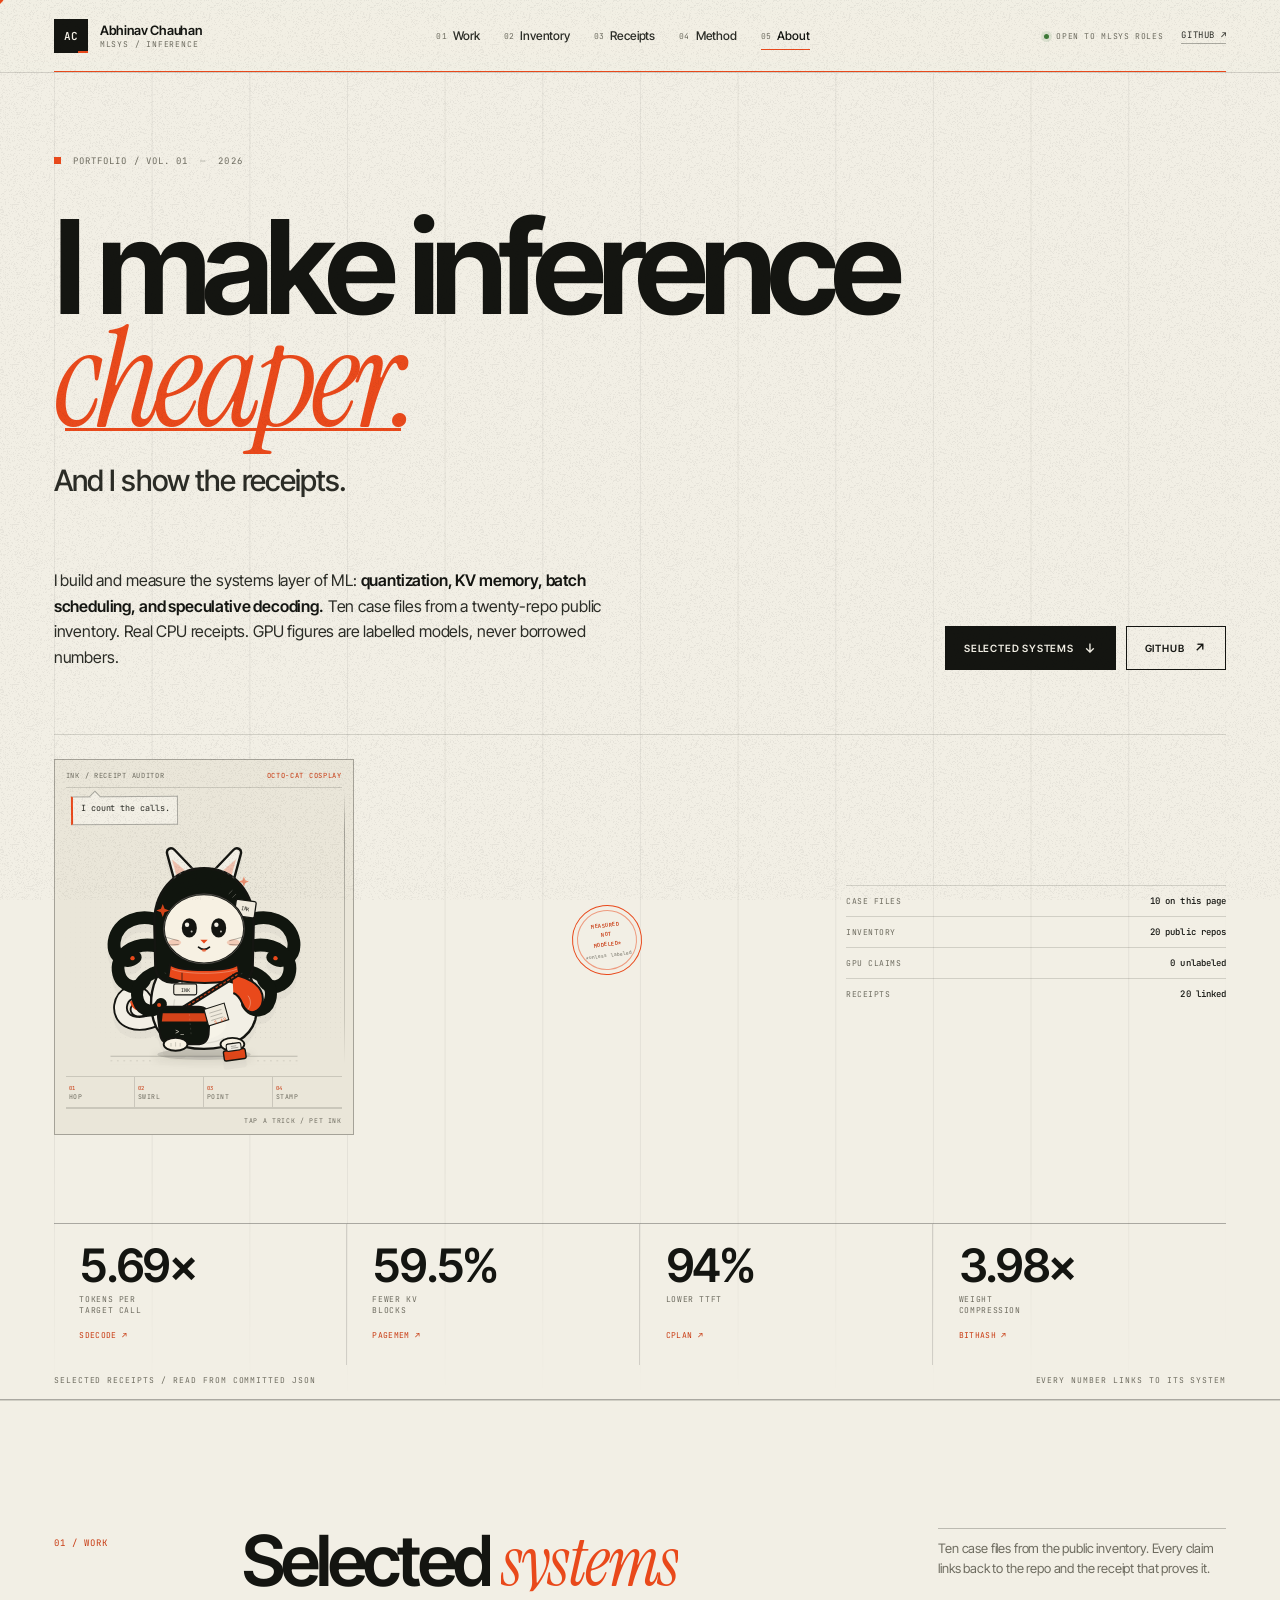
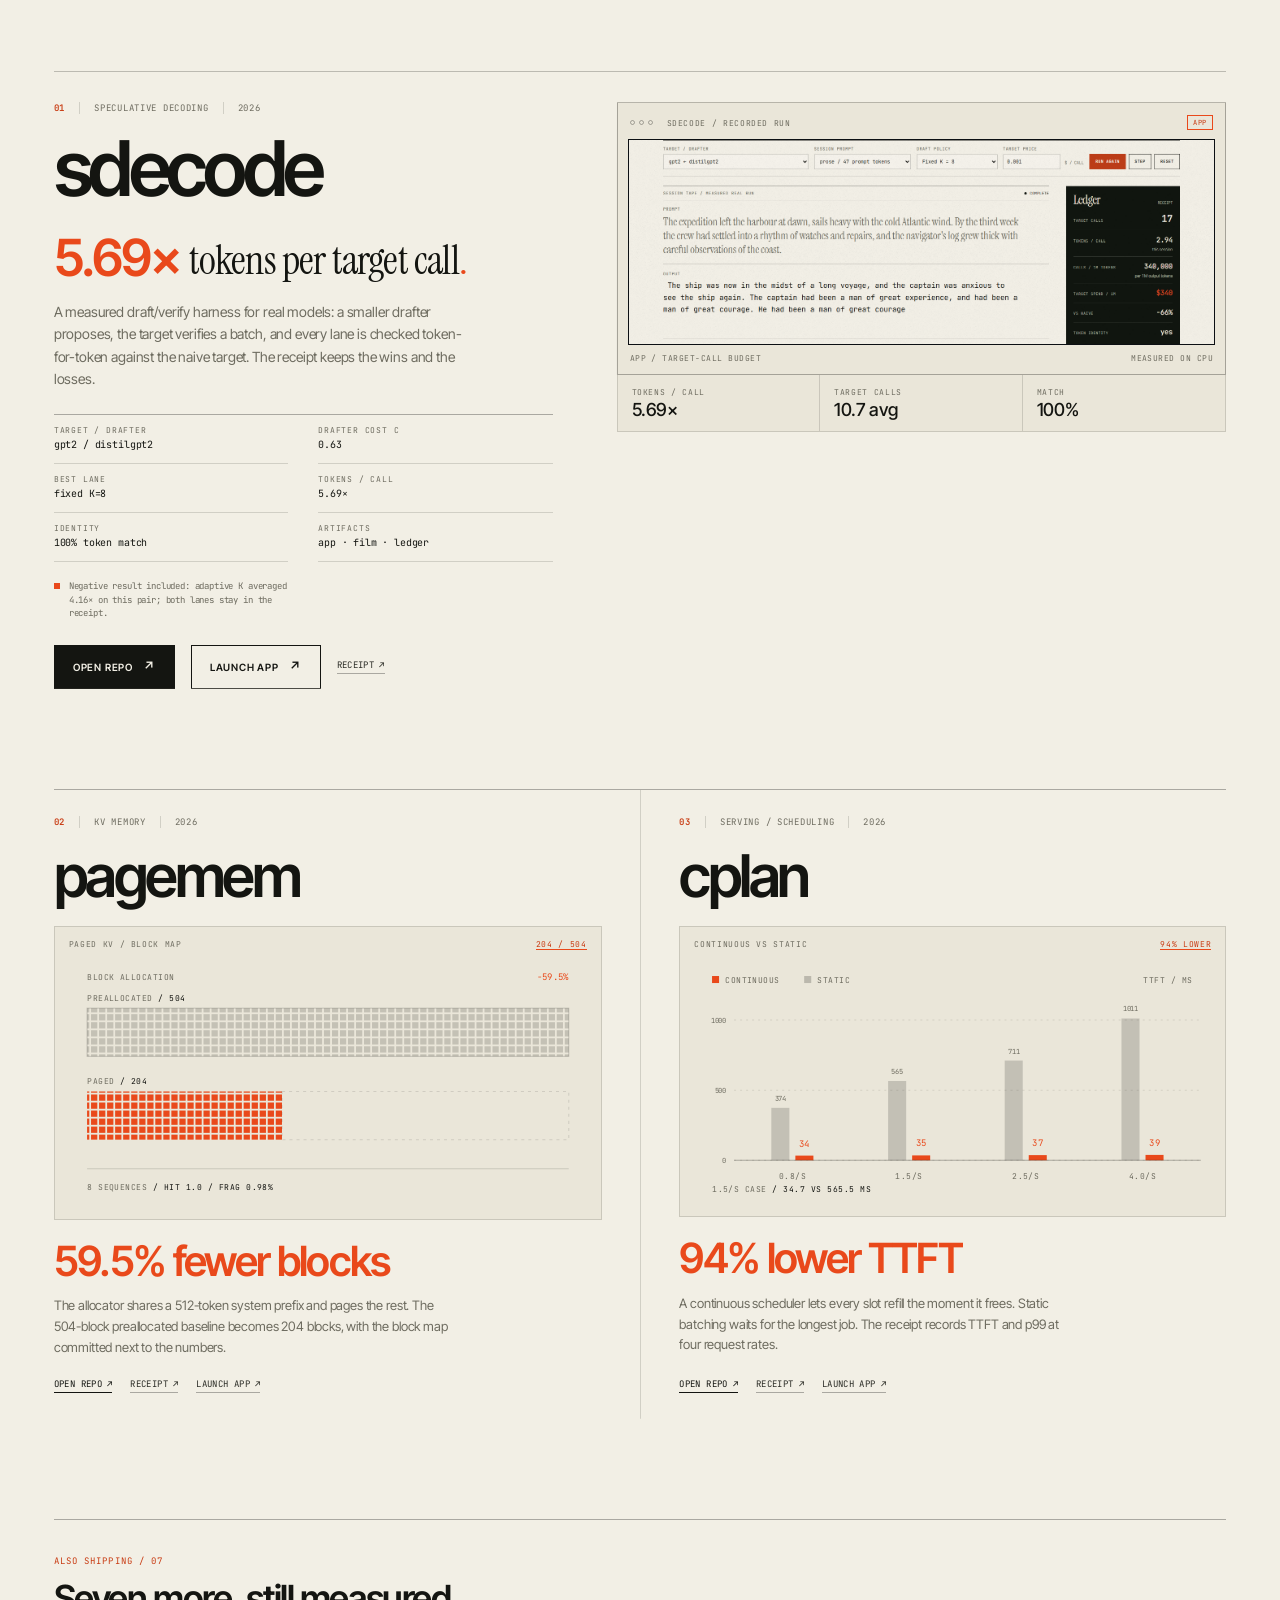
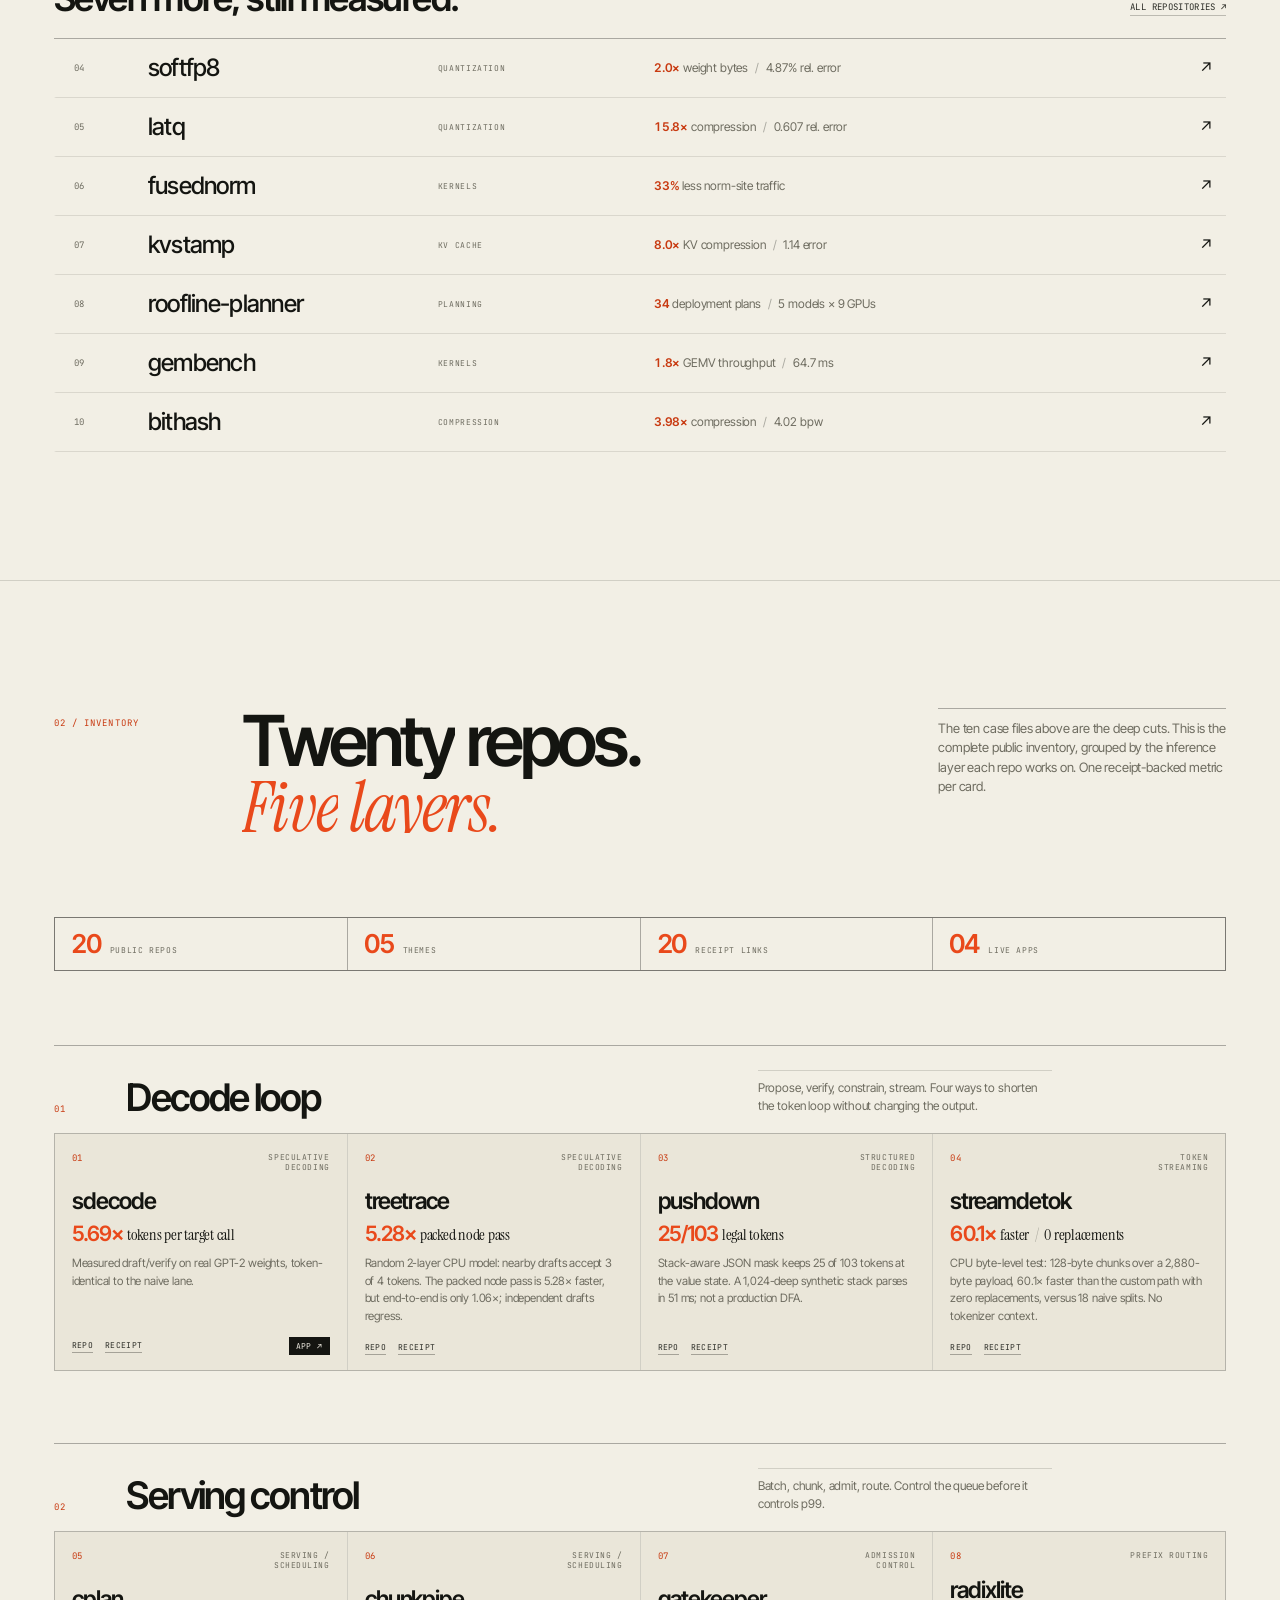
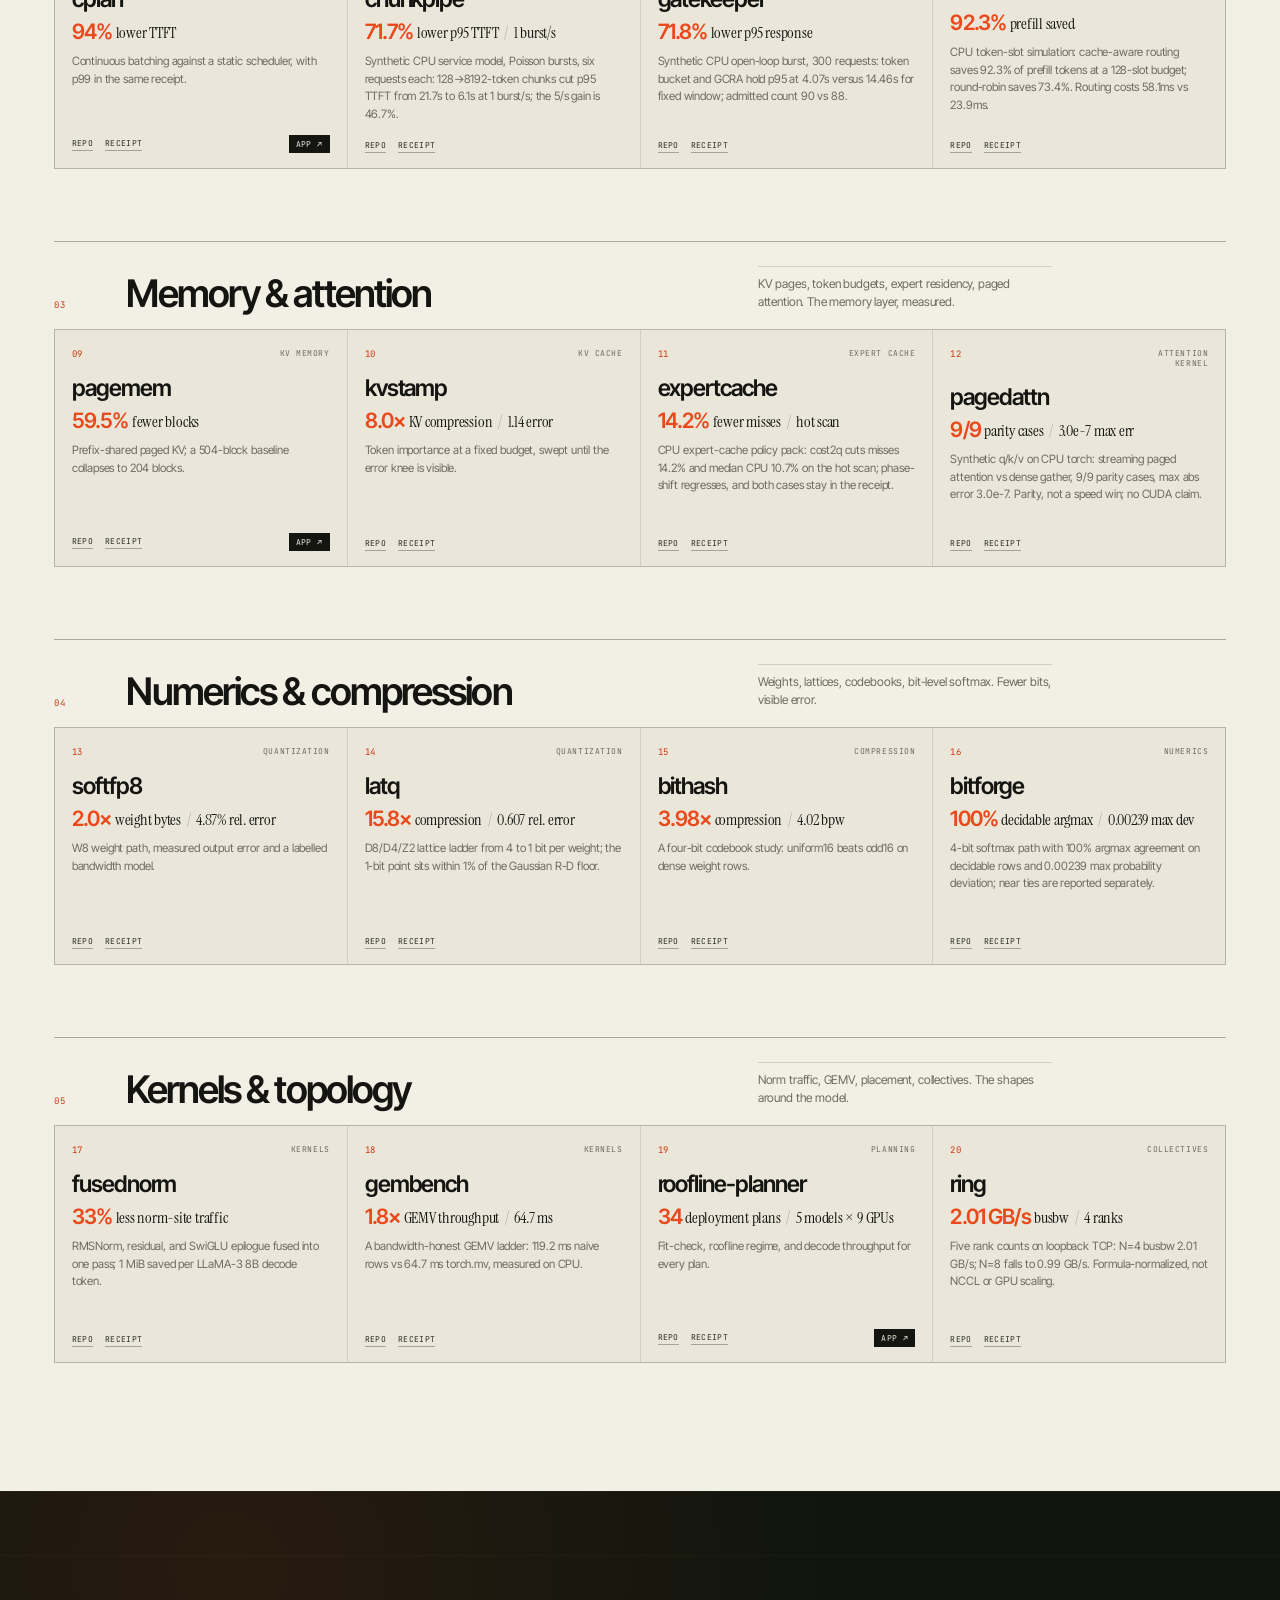
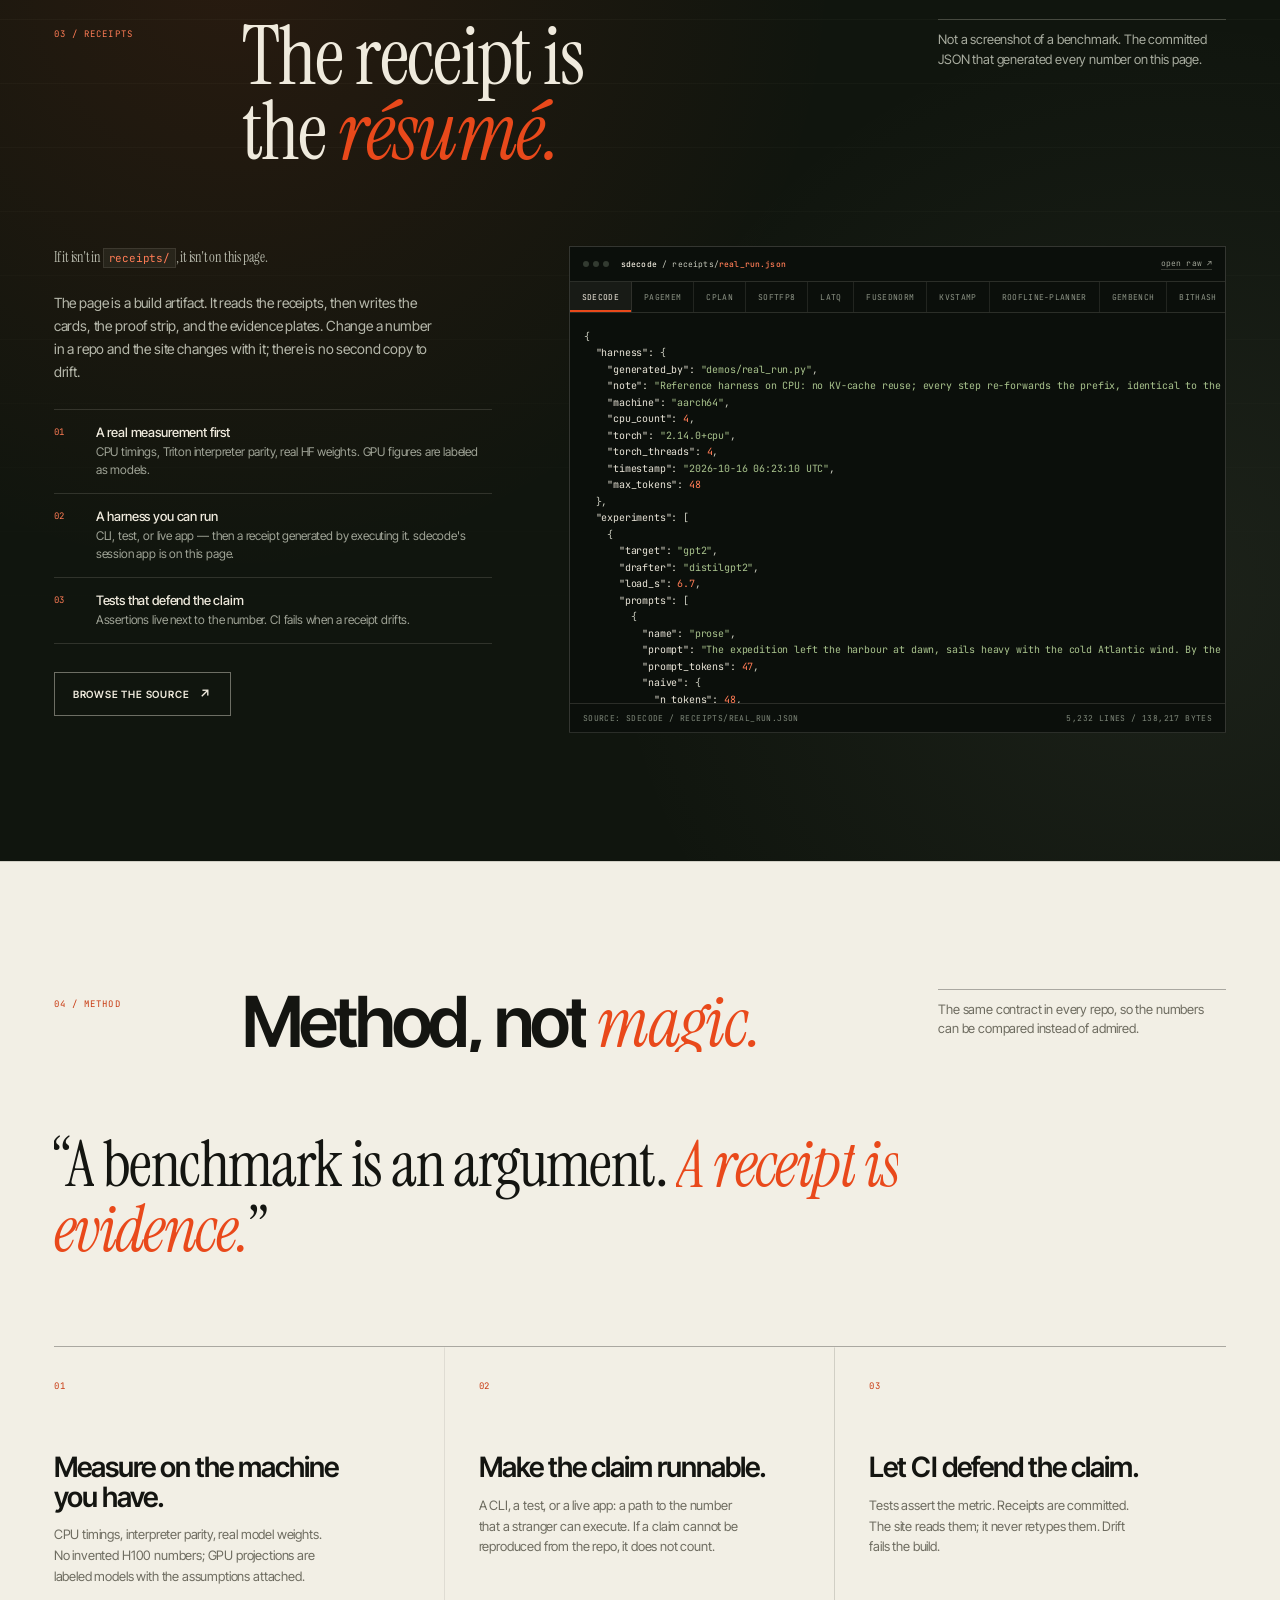
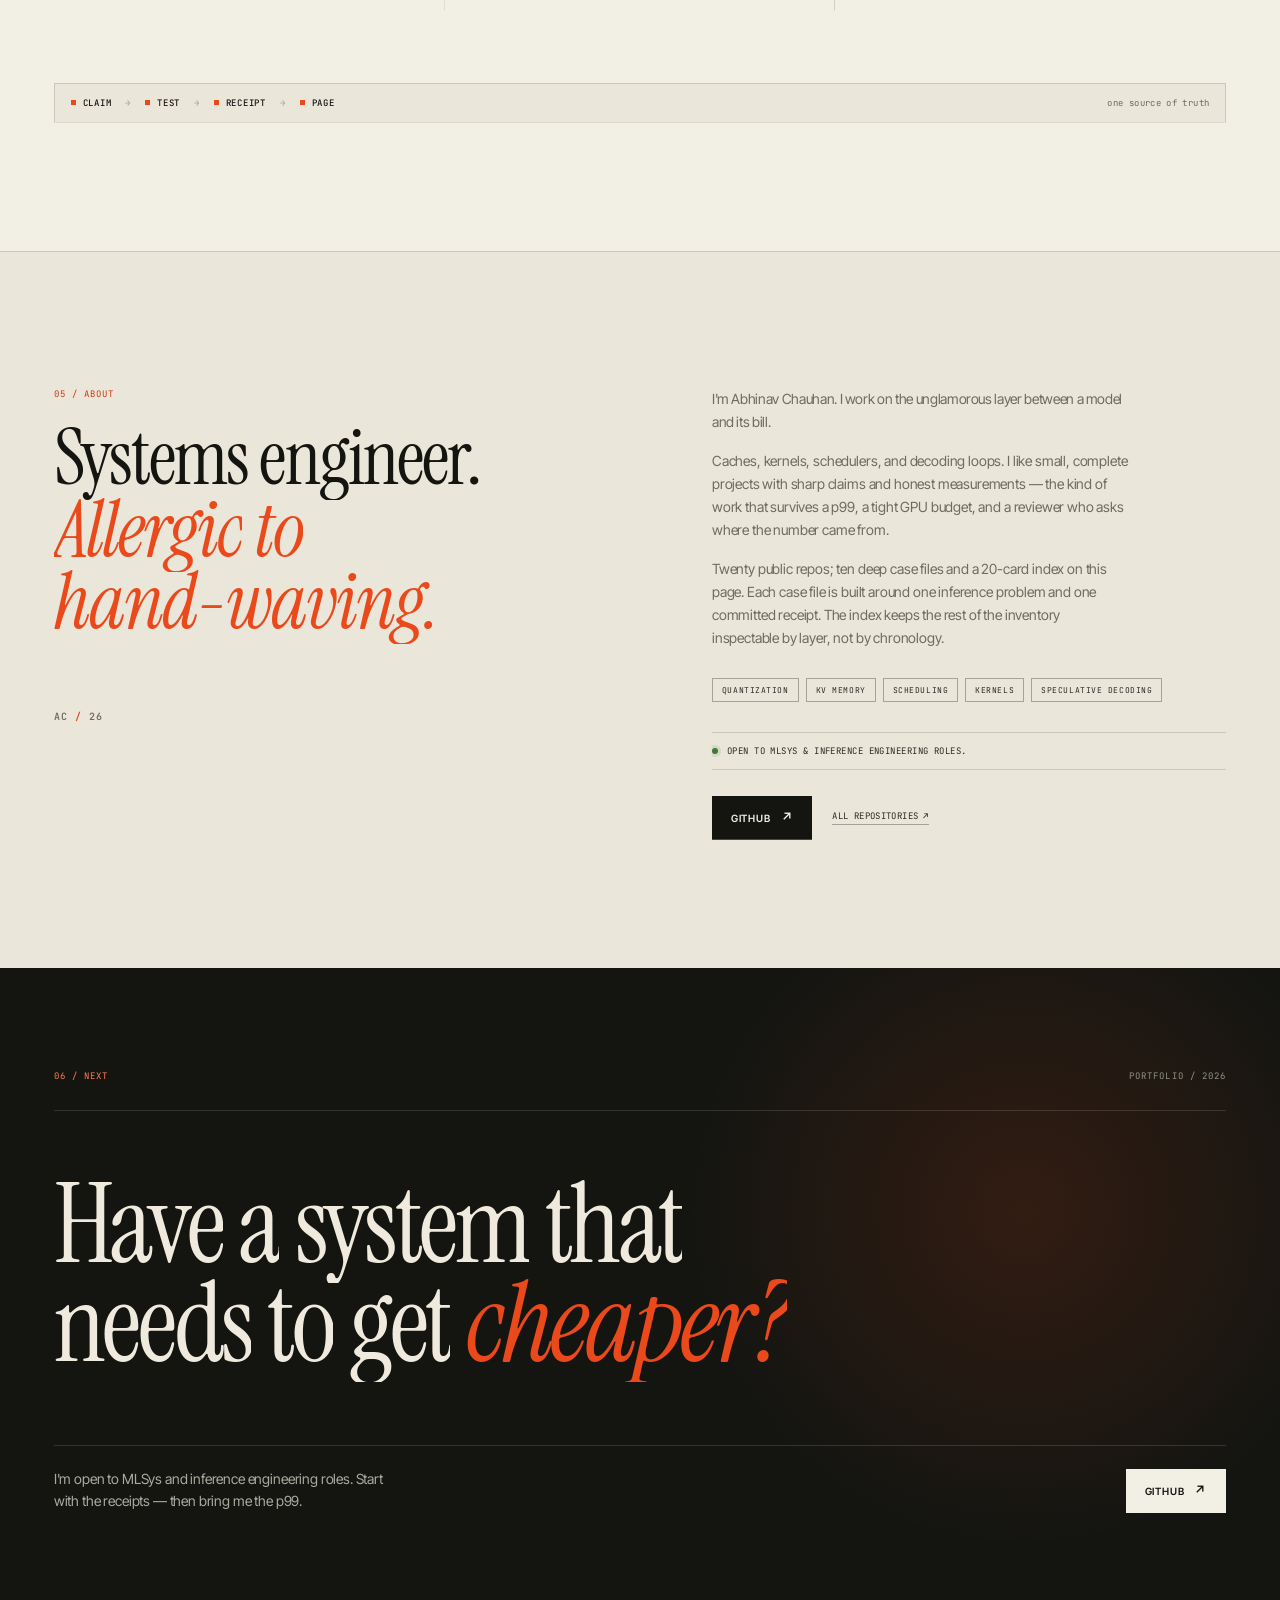
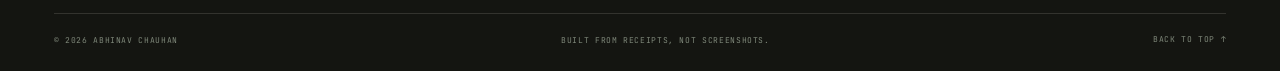
==== commit 31a99b3b: "app: roofline-planner deployment desk — 4th live demo Promotes the planning repo's 34 committed plan" ====
--- a/index.html
+++ b/index.html
@@ -478,7 +478,7 @@
       <div><b>20</b><span>public repos</span></div>
       <div><b>05</b><span>themes</span></div>
       <div><b>20</b><span>receipt links</span></div>
-      <div><b>03</b><span>live apps</span></div>
+      <div><b>04</b><span>live apps</span></div>
     </div>
 <div class="inventory-theme reveal" data-theme="decode">
       <div class="inventory-theme-head">
@@ -757,6 +757,7 @@
           <div class="inventory-links">
             <a class="text-link" href="https://github.com/DastanZar/roofline-planner" target="_blank" rel="noopener">repo</a>
             <a class="text-link" href="https://github.com/DastanZar/roofline-planner/blob/main/receipts/receipt.json" target="_blank" rel="noopener">receipt</a>
+            <a class="inventory-app" href="app/roofline-planner/index.html" target="_blank" rel="noopener">app <span aria-hidden="true">↗</span></a>
           </div>
         </article><article class="inventory-card" data-theme="kernels">
           <div class="inventory-card-top">
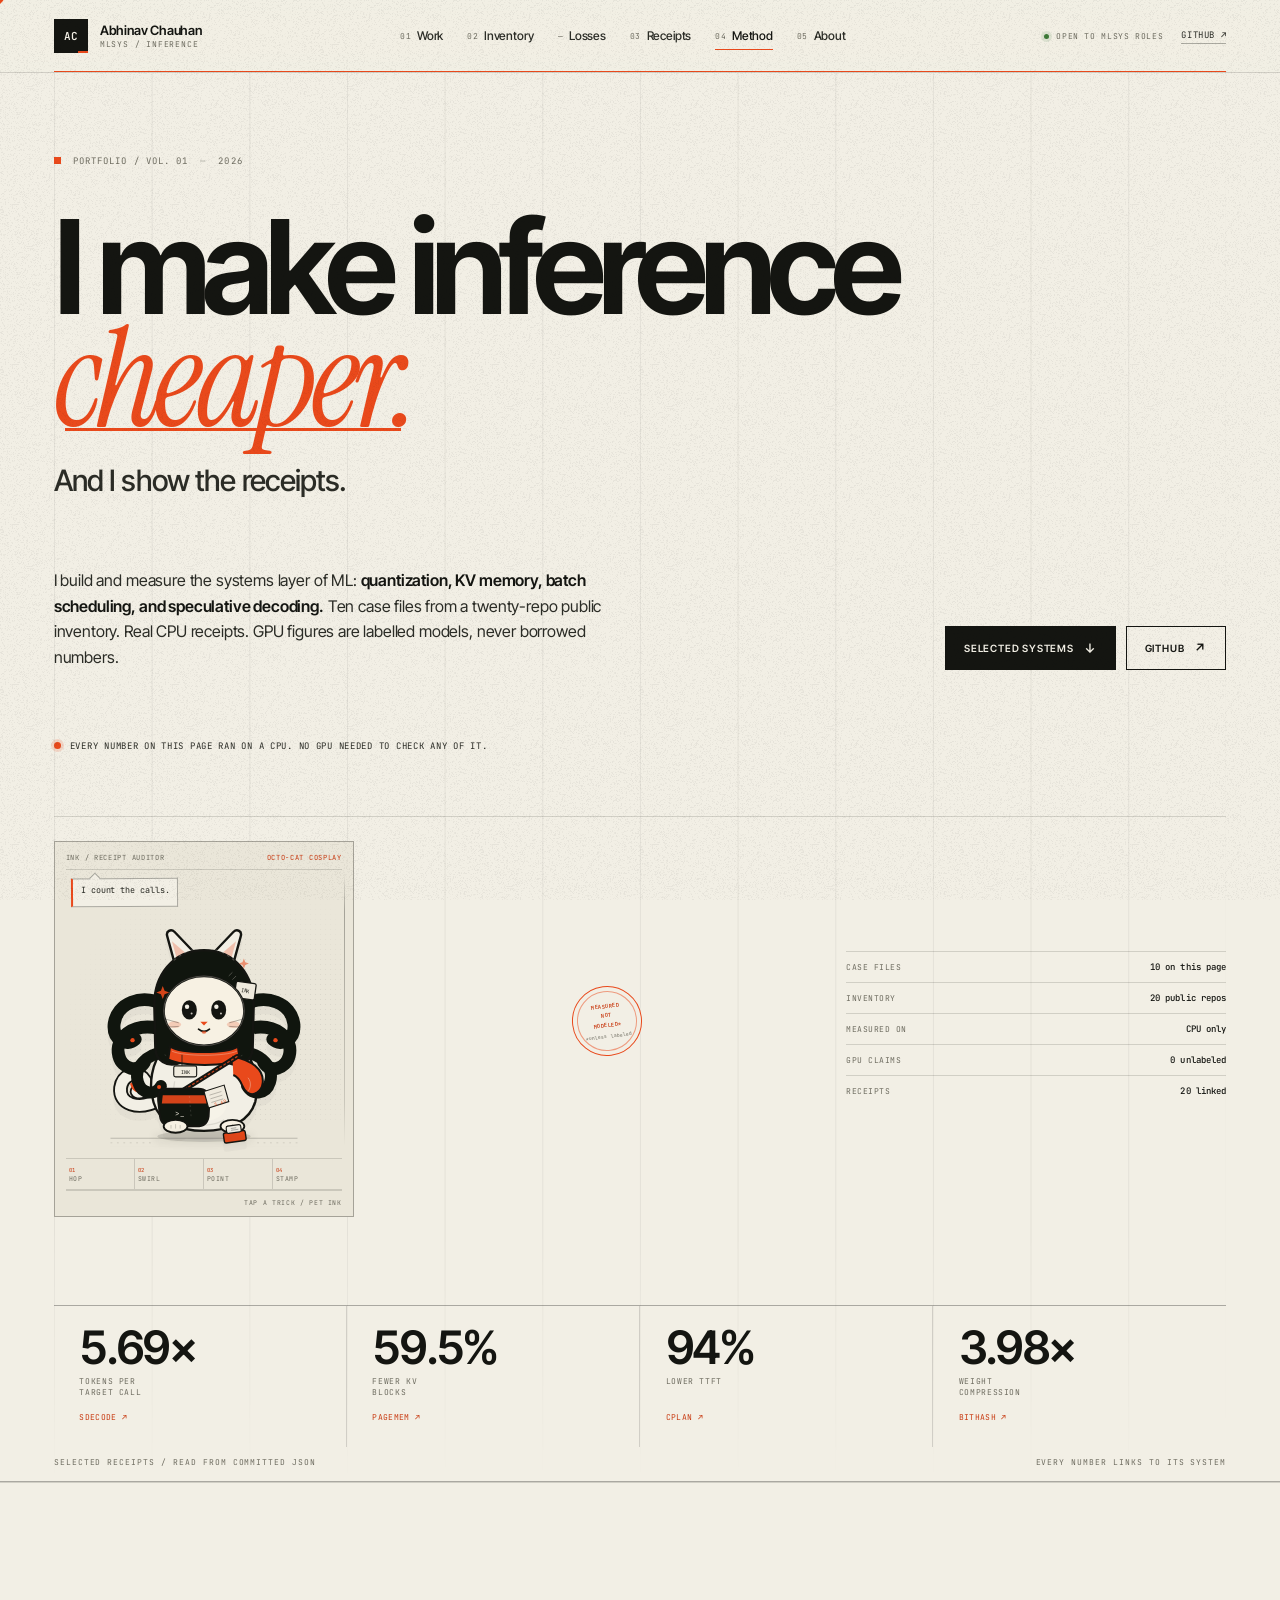
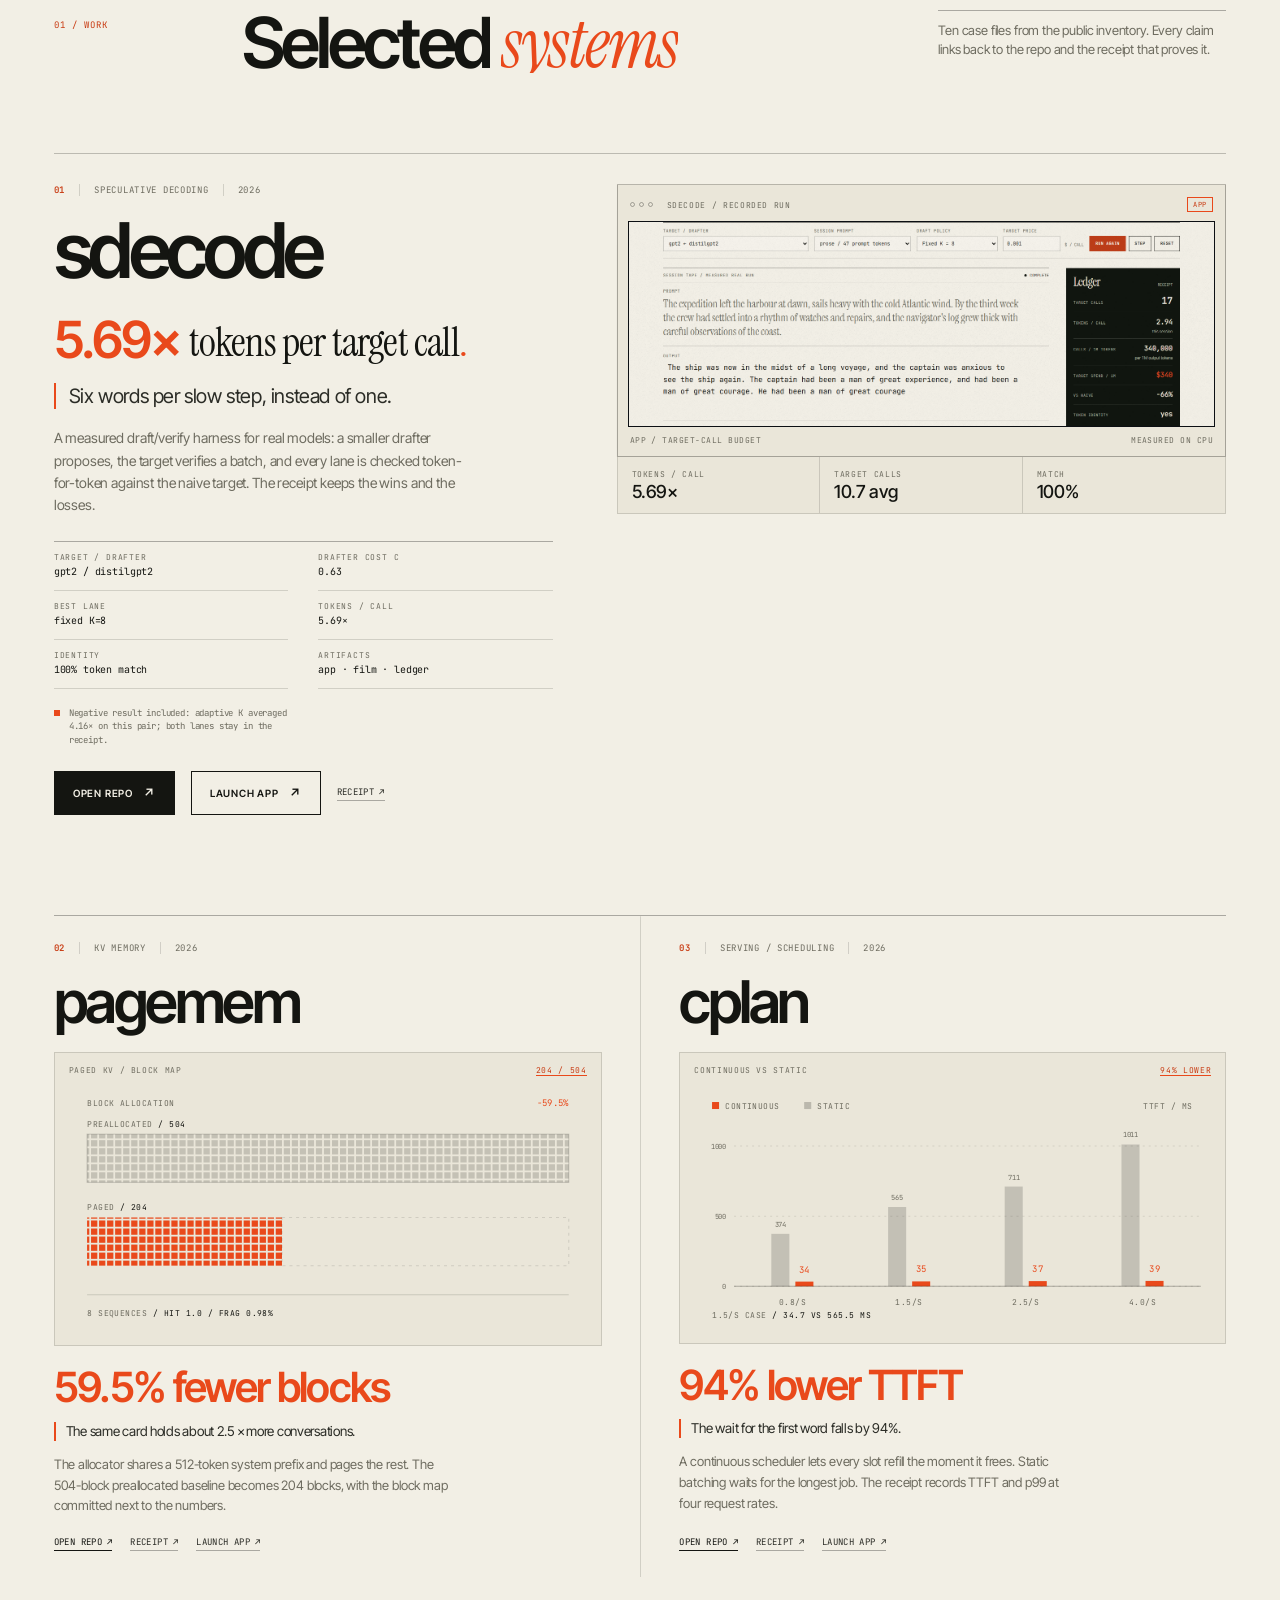
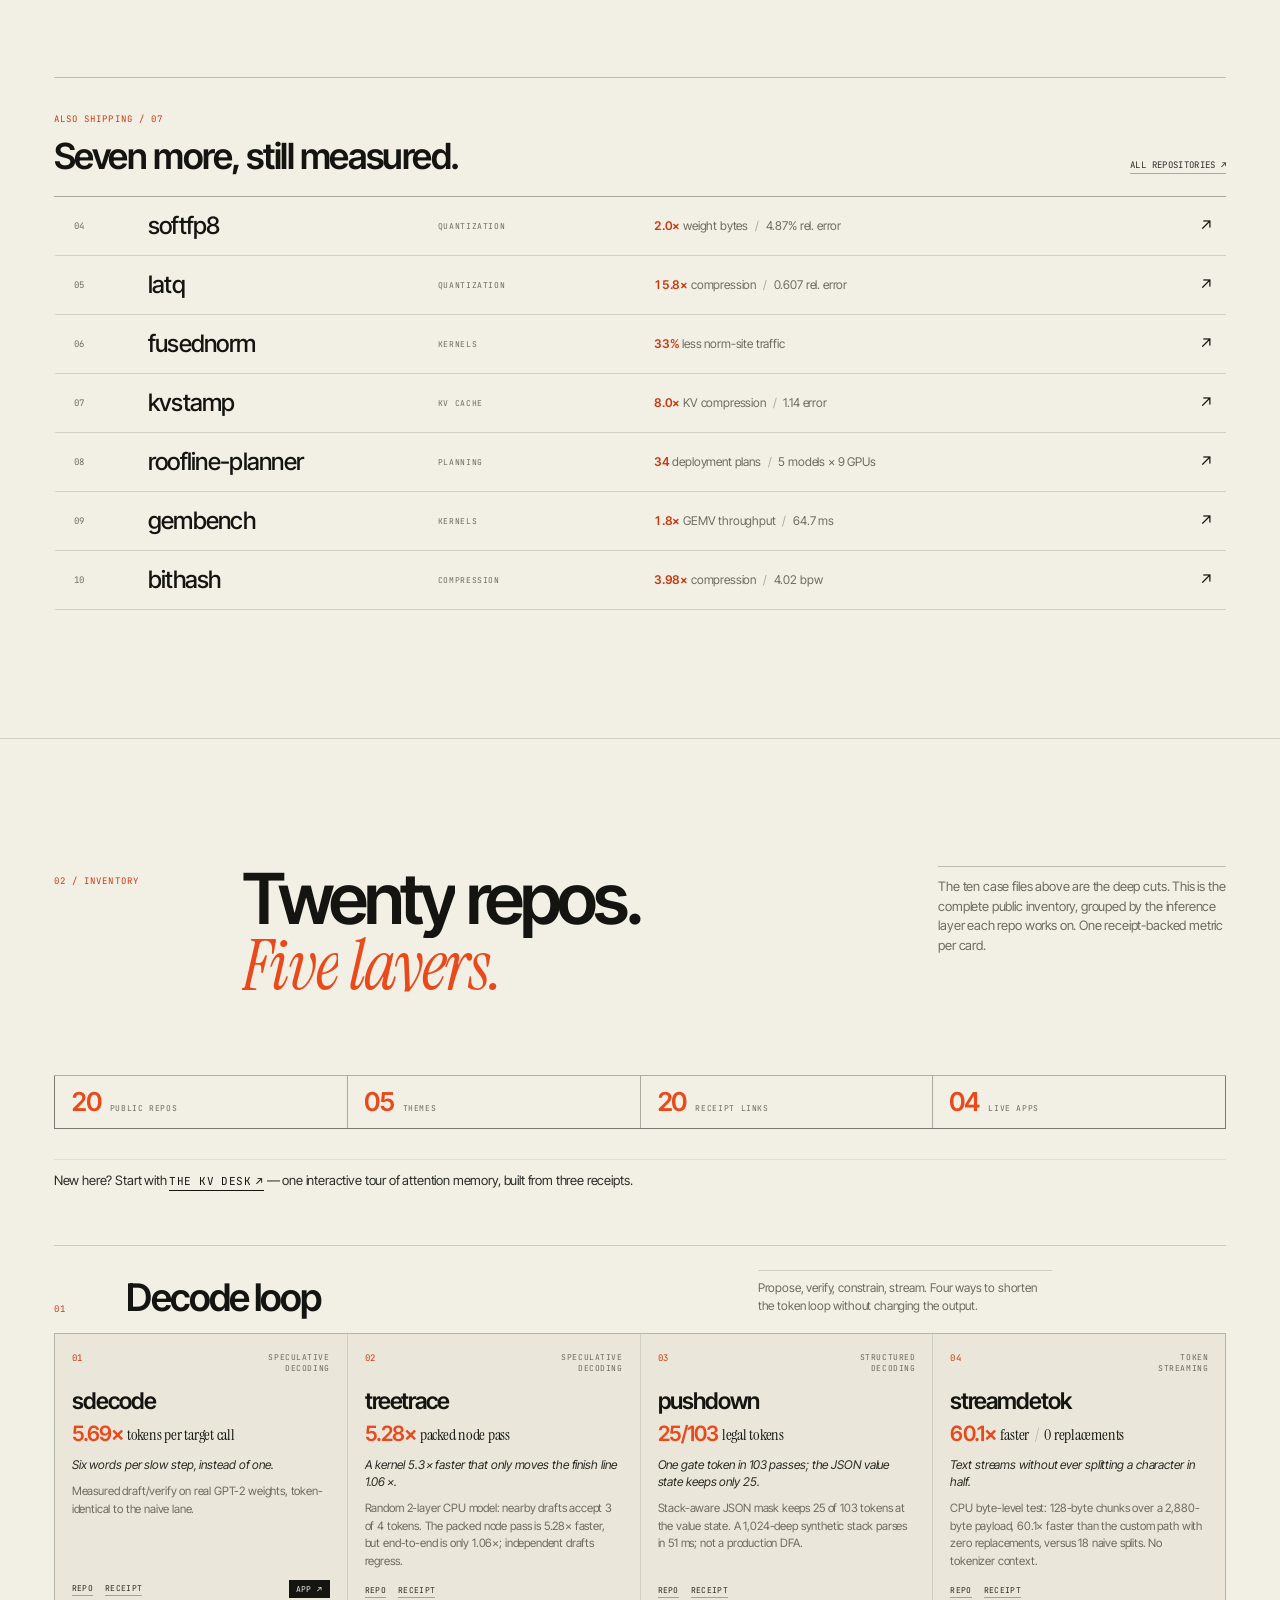
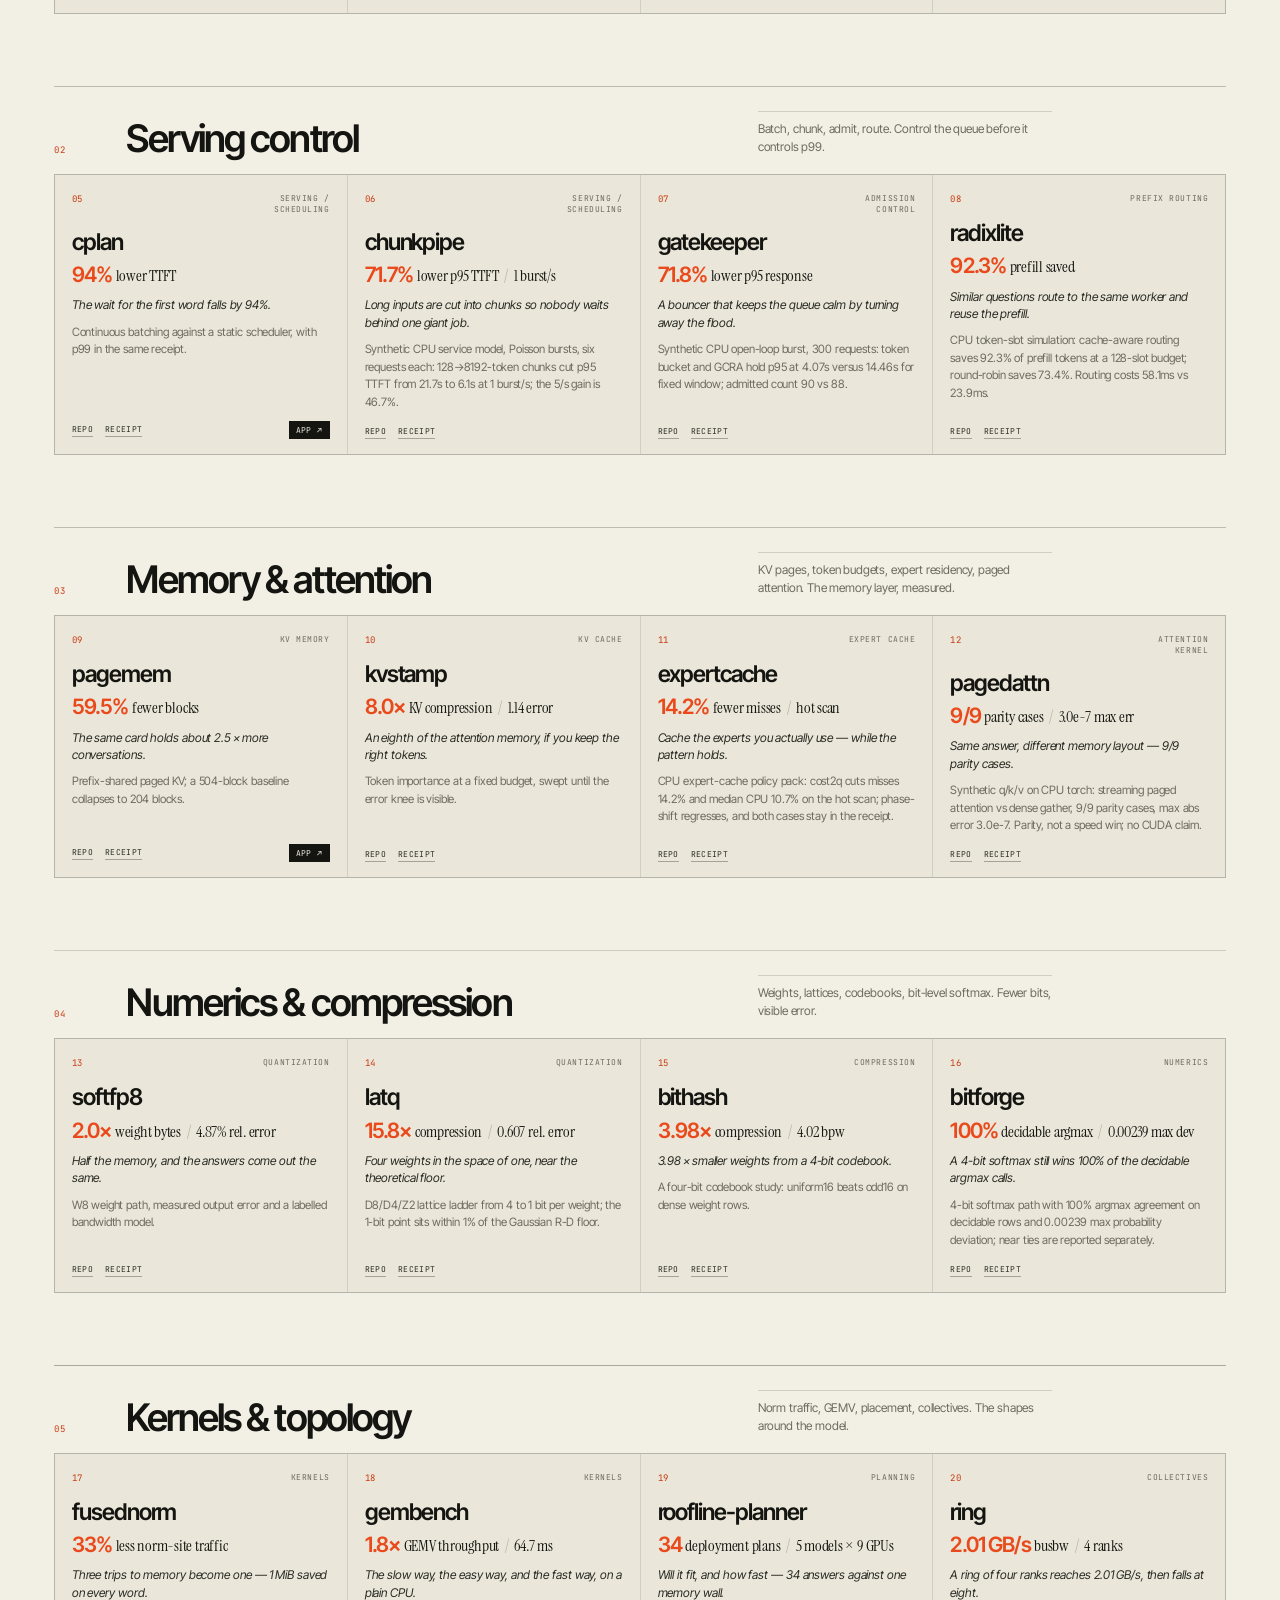
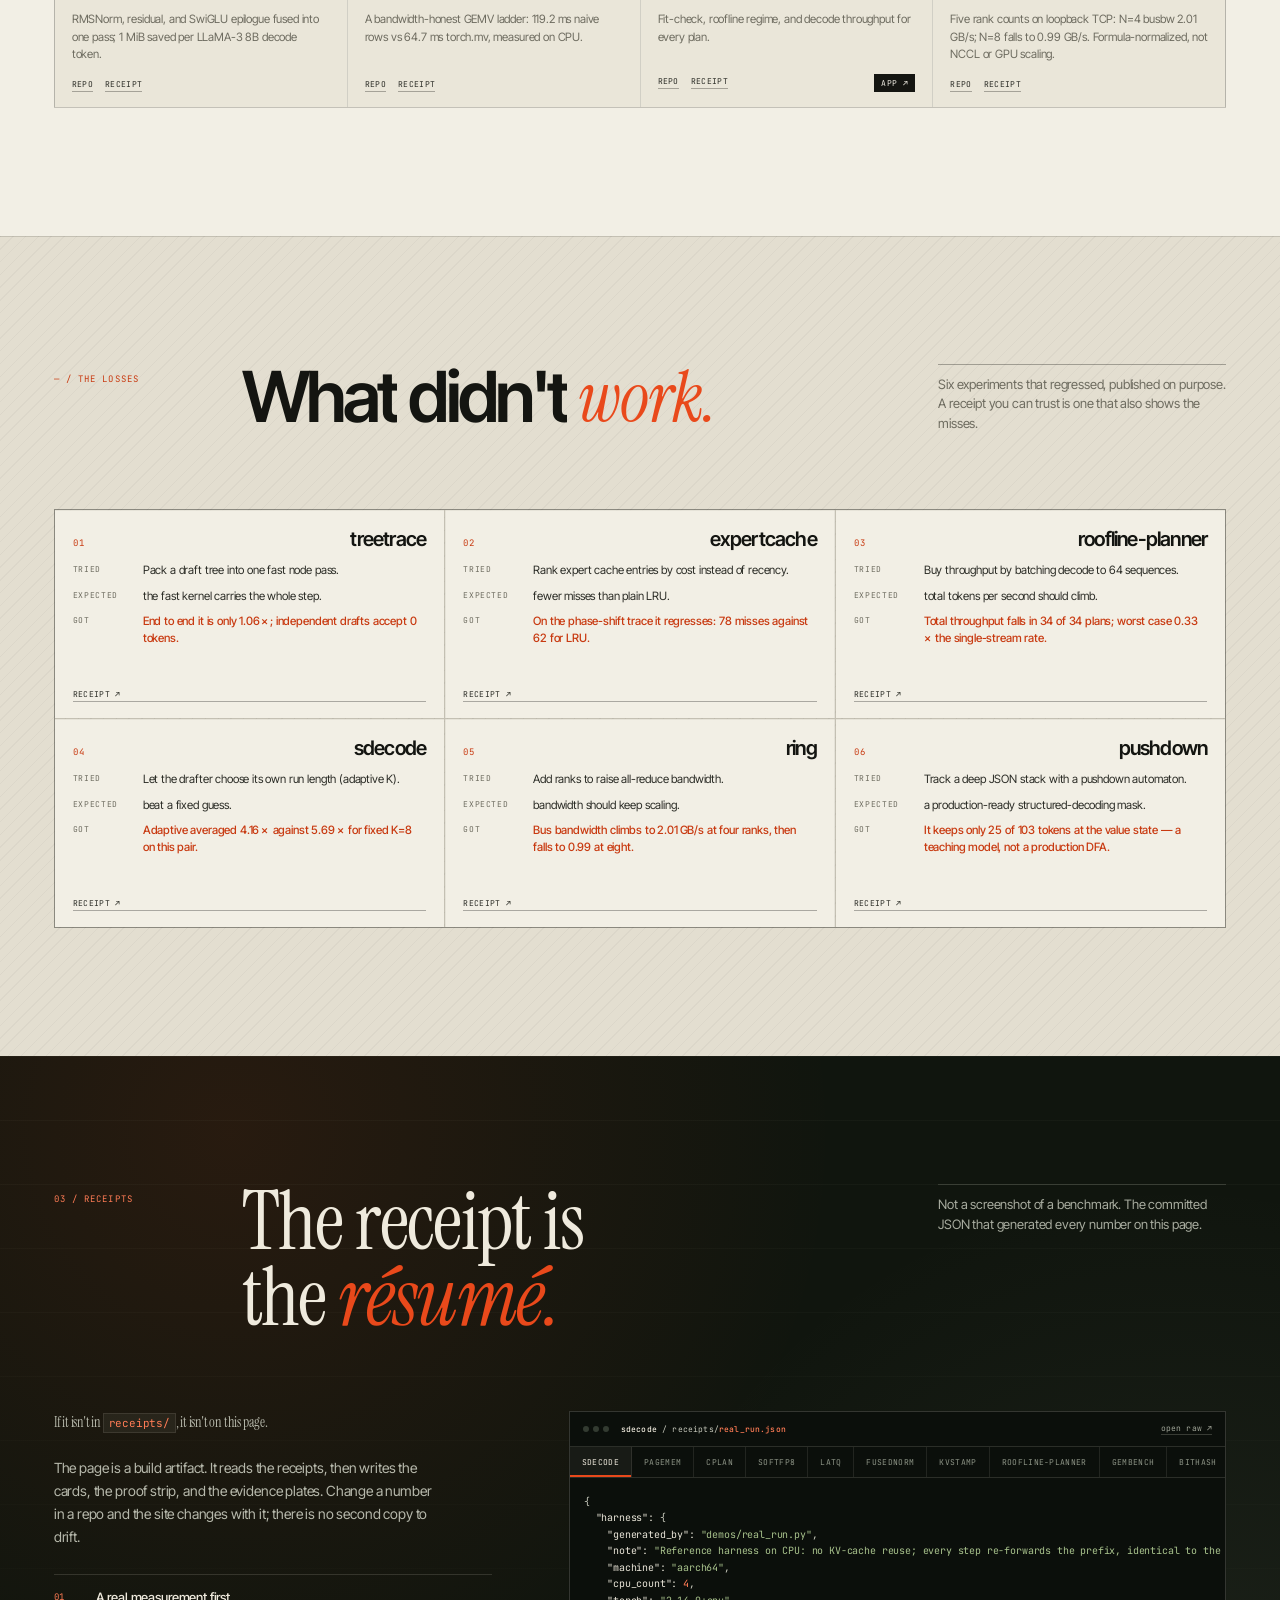
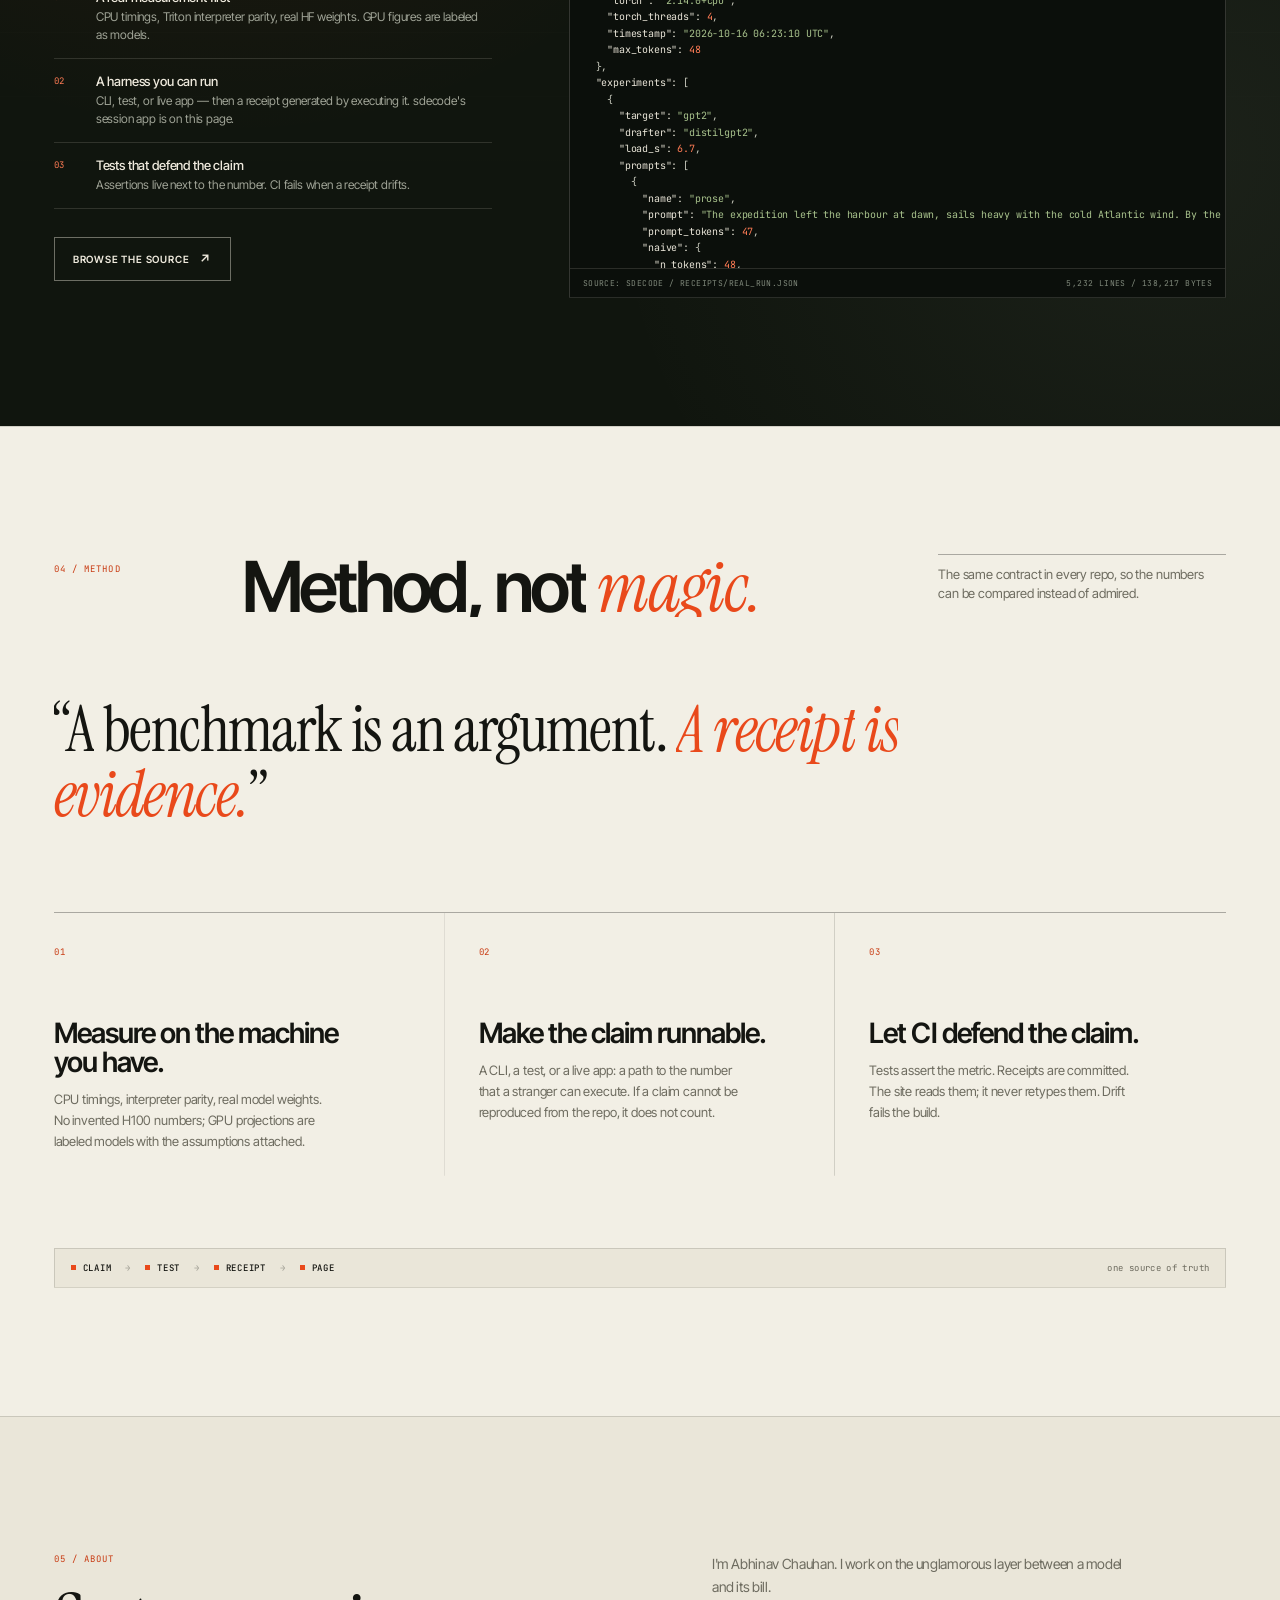
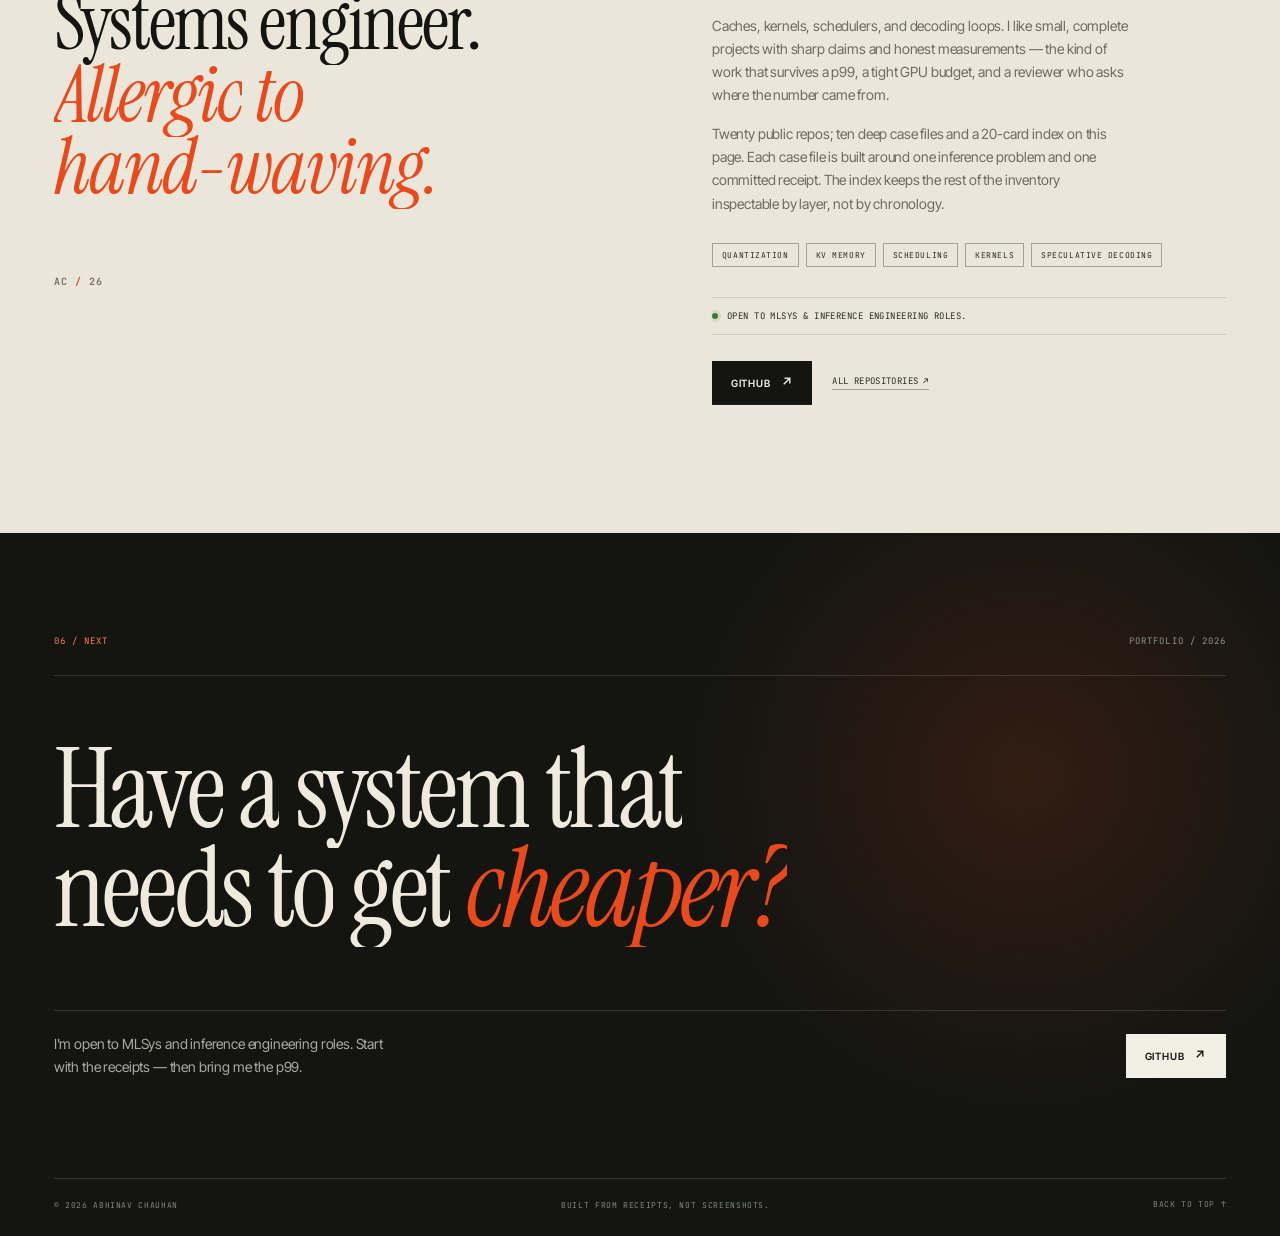
==== commit 3d108c0a: "Make the portfolio land for non-technical viewers Translation layer + interactive memory explainer: " ====
--- a/index.html
+++ b/index.html
@@ -62,6 +62,7 @@
     <nav class="nav-links" aria-label="Primary">
       <a href="#work"><span>01</span>Work</a>
       <a href="#inventory"><span>02</span>Inventory</a>
+      <a href="#losses"><span>—</span>Losses</a>
       <a href="#receipts"><span>03</span>Receipts</a>
       <a href="#method"><span>04</span>Method</a>
       <a href="#about"><span>05</span>About</a>
@@ -91,6 +92,7 @@
               <a class="btn btn-ink" href="#work">Selected systems <span aria-hidden="true">↓</span></a>
               <a class="btn btn-ghost" href="https://github.com/DastanZar" target="_blank" rel="noopener">GitHub <span aria-hidden="true">↗</span></a>
             </div>
+            <p class="hero-nogpu"><span class="hero-nogpu-dot" aria-hidden="true"></span>Every number on this page ran on a CPU. No GPU needed to check any of it.</p>
           </div>
         </div>
         <aside class="hero-aside" aria-label="Portfolio facts and mascot">
@@ -281,7 +283,7 @@
             <span>MODELED*</span>
             <small>*unless labeled</small>
           </div>
-          <ul class="aside-facts"><li><span>CASE FILES</span><strong>10 on this page</strong></li><li><span>INVENTORY</span><strong>20 public repos</strong></li><li><span>GPU CLAIMS</span><strong>0 unlabeled</strong></li><li><span>RECEIPTS</span><strong>20 linked</strong></li></ul>
+          <ul class="aside-facts"><li><span>CASE FILES</span><strong>10 on this page</strong></li><li><span>INVENTORY</span><strong>20 public repos</strong></li><li><span>MEASURED ON</span><strong>CPU only</strong></li><li><span>GPU CLAIMS</span><strong>0 unlabeled</strong></li><li><span>RECEIPTS</span><strong>20 linked</strong></li></ul>
           <div class="scroll-cue" aria-hidden="true"><span>SCROLL</span><span class="scroll-line"></span></div>
         </aside>
       </div>
@@ -318,6 +320,7 @@
     <div class="case-meta"><span class="case-no">01</span><span>Speculative decoding</span><span>2026</span></div>
     <h3>sdecode</h3>
     <p class="case-claim"><strong>5.69×</strong> tokens per target call<span class="case-period">.</span></p>
+    <p class="case-so">Six words per slow step, instead of one.</p>
     <p class="case-desc">A measured draft/verify harness for real models: a smaller drafter proposes, the target verifies a batch, and every lane is checked token-for-token against the naive target. The receipt keeps the wins and the losses.</p>
     <dl class="specs">
       <div class="spec"><dt>TARGET / DRAFTER</dt><dd>gpt2 / distilgpt2</dd></div>
@@ -373,6 +376,7 @@
 </svg>
   </div>
   <p class="case-claim"><strong>59.5% fewer blocks</strong></p>
+  <p class="case-so">The same card holds about 2.5&thinsp;&times;&thinsp;more conversations.</p>
   <p class="case-desc">The allocator shares a 512-token system prefix and pages the rest. The 504-block preallocated baseline becomes 204 blocks, with the block map committed next to the numbers.</p>
   <div class="case-links">
     <a class="text-link strong" href="https://github.com/DastanZar/pagemem" target="_blank" rel="noopener">Open repo <span aria-hidden="true">↗</span></a>
@@ -400,6 +404,7 @@
 </svg>
   </div>
   <p class="case-claim"><strong>94% lower TTFT</strong></p>
+  <p class="case-so">The wait for the first word falls by 94%.</p>
   <p class="case-desc">A continuous scheduler lets every slot refill the moment it frees. Static batching waits for the longest job. The receipt records TTFT and p99 at four request rates.</p>
   <div class="case-links">
     <a class="text-link strong" href="https://github.com/DastanZar/cplan" target="_blank" rel="noopener">Open repo <span aria-hidden="true">↗</span></a>
@@ -480,6 +485,7 @@
       <div><b>20</b><span>receipt links</span></div>
       <div><b>04</b><span>live apps</span></div>
     </div>
+    <p class="inventory-launch reveal">New here? Start with <a class="text-link strong" href="app/kvdesk/index.html" target="_blank" rel="noopener">the KV desk <span aria-hidden="true">↗</span></a> — one interactive tour of attention memory, built from three receipts.</p>
 <div class="inventory-theme reveal" data-theme="decode">
       <div class="inventory-theme-head">
         <span class="inventory-theme-no">01</span>
@@ -494,6 +500,7 @@
           </div>
           <h4><a href="https://github.com/DastanZar/sdecode" target="_blank" rel="noopener">sdecode</a></h4>
           <p class="inventory-claim"><strong>5.69×</strong> tokens per target call</p>
+          <p class="inventory-so">Six words per slow step, instead of one.</p>
           <p class="inventory-desc">Measured draft/verify on real GPT-2 weights, token-identical to the naive lane.</p>
           <div class="inventory-links">
             <a class="text-link" href="https://github.com/DastanZar/sdecode" target="_blank" rel="noopener">repo</a>
@@ -507,6 +514,7 @@
           </div>
           <h4><a href="https://github.com/DastanZar/treetrace" target="_blank" rel="noopener">treetrace</a></h4>
           <p class="inventory-claim"><strong>5.28×</strong> packed node pass</p>
+          <p class="inventory-so">A kernel 5.3&thinsp;&times;&thinsp;faster that only moves the finish line 1.06&thinsp;&times;.</p>
           <p class="inventory-desc">Random 2-layer CPU model: nearby drafts accept 3 of 4 tokens. The packed node pass is 5.28× faster, but end-to-end is only 1.06×; independent drafts regress.</p>
           <div class="inventory-links">
             <a class="text-link" href="https://github.com/DastanZar/treetrace" target="_blank" rel="noopener">repo</a>
@@ -519,6 +527,7 @@
           </div>
           <h4><a href="https://github.com/DastanZar/pushdown" target="_blank" rel="noopener">pushdown</a></h4>
           <p class="inventory-claim"><strong>25/103</strong> legal tokens</p>
+          <p class="inventory-so">One gate token in 103 passes; the JSON value state keeps only 25.</p>
           <p class="inventory-desc">Stack-aware JSON mask keeps 25 of 103 tokens at the value state. A 1,024-deep synthetic stack parses in 51 ms; not a production DFA.</p>
           <div class="inventory-links">
             <a class="text-link" href="https://github.com/DastanZar/pushdown" target="_blank" rel="noopener">repo</a>
@@ -531,6 +540,7 @@
           </div>
           <h4><a href="https://github.com/DastanZar/streamdetok" target="_blank" rel="noopener">streamdetok</a></h4>
           <p class="inventory-claim"><strong>60.1×</strong> faster <i>/</i> 0 replacements</p>
+          <p class="inventory-so">Text streams without ever splitting a character in half.</p>
           <p class="inventory-desc">CPU byte-level test: 128-byte chunks over a 2,880-byte payload, 60.1× faster than the custom path with zero replacements, versus 18 naive splits. No tokenizer context.</p>
           <div class="inventory-links">
             <a class="text-link" href="https://github.com/DastanZar/streamdetok" target="_blank" rel="noopener">repo</a>
@@ -553,6 +563,7 @@
           </div>
           <h4><a href="https://github.com/DastanZar/cplan" target="_blank" rel="noopener">cplan</a></h4>
           <p class="inventory-claim"><strong>94%</strong> lower TTFT</p>
+          <p class="inventory-so">The wait for the first word falls by 94%.</p>
           <p class="inventory-desc">Continuous batching against a static scheduler, with p99 in the same receipt.</p>
           <div class="inventory-links">
             <a class="text-link" href="https://github.com/DastanZar/cplan" target="_blank" rel="noopener">repo</a>
@@ -566,6 +577,7 @@
           </div>
           <h4><a href="https://github.com/DastanZar/chunkpipe" target="_blank" rel="noopener">chunkpipe</a></h4>
           <p class="inventory-claim"><strong>71.7%</strong> lower p95 TTFT <i>/</i> 1 burst/s</p>
+          <p class="inventory-so">Long inputs are cut into chunks so nobody waits behind one giant job.</p>
           <p class="inventory-desc">Synthetic CPU service model, Poisson bursts, six requests each: 128→8192-token chunks cut p95 TTFT from 21.7s to 6.1s at 1 burst/s; the 5/s gain is 46.7%.</p>
           <div class="inventory-links">
             <a class="text-link" href="https://github.com/DastanZar/chunkpipe" target="_blank" rel="noopener">repo</a>
@@ -578,6 +590,7 @@
           </div>
           <h4><a href="https://github.com/DastanZar/gatekeeper" target="_blank" rel="noopener">gatekeeper</a></h4>
           <p class="inventory-claim"><strong>71.8%</strong> lower p95 response</p>
+          <p class="inventory-so">A bouncer that keeps the queue calm by turning away the flood.</p>
           <p class="inventory-desc">Synthetic CPU open-loop burst, 300 requests: token bucket and GCRA hold p95 at 4.07s versus 14.46s for fixed window; admitted count 90 vs 88.</p>
           <div class="inventory-links">
             <a class="text-link" href="https://github.com/DastanZar/gatekeeper" target="_blank" rel="noopener">repo</a>
@@ -590,6 +603,7 @@
           </div>
           <h4><a href="https://github.com/DastanZar/radixlite" target="_blank" rel="noopener">radixlite</a></h4>
           <p class="inventory-claim"><strong>92.3%</strong> prefill saved</p>
+          <p class="inventory-so">Similar questions route to the same worker and reuse the prefill.</p>
           <p class="inventory-desc">CPU token-slot simulation: cache-aware routing saves 92.3% of prefill tokens at a 128-slot budget; round-robin saves 73.4%. Routing costs 58.1ms vs 23.9ms.</p>
           <div class="inventory-links">
             <a class="text-link" href="https://github.com/DastanZar/radixlite" target="_blank" rel="noopener">repo</a>
@@ -612,6 +626,7 @@
           </div>
           <h4><a href="https://github.com/DastanZar/pagemem" target="_blank" rel="noopener">pagemem</a></h4>
           <p class="inventory-claim"><strong>59.5%</strong> fewer blocks</p>
+          <p class="inventory-so">The same card holds about 2.5&thinsp;&times;&thinsp;more conversations.</p>
           <p class="inventory-desc">Prefix-shared paged KV; a 504-block baseline collapses to 204 blocks.</p>
           <div class="inventory-links">
             <a class="text-link" href="https://github.com/DastanZar/pagemem" target="_blank" rel="noopener">repo</a>
@@ -625,6 +640,7 @@
           </div>
           <h4><a href="https://github.com/DastanZar/kvstamp" target="_blank" rel="noopener">kvstamp</a></h4>
           <p class="inventory-claim"><strong>8.0×</strong> KV compression <i>/</i> 1.14 error</p>
+          <p class="inventory-so">An eighth of the attention memory, if you keep the right tokens.</p>
           <p class="inventory-desc">Token importance at a fixed budget, swept until the error knee is visible.</p>
           <div class="inventory-links">
             <a class="text-link" href="https://github.com/DastanZar/kvstamp" target="_blank" rel="noopener">repo</a>
@@ -637,6 +653,7 @@
           </div>
           <h4><a href="https://github.com/DastanZar/expertcache" target="_blank" rel="noopener">expertcache</a></h4>
           <p class="inventory-claim"><strong>14.2%</strong> fewer misses <i>/</i> hot scan</p>
+          <p class="inventory-so">Cache the experts you actually use &mdash; while the pattern holds.</p>
           <p class="inventory-desc">CPU expert-cache policy pack: cost2q cuts misses 14.2% and median CPU 10.7% on the hot scan; phase-shift regresses, and both cases stay in the receipt.</p>
           <div class="inventory-links">
             <a class="text-link" href="https://github.com/DastanZar/expertcache" target="_blank" rel="noopener">repo</a>
@@ -649,6 +666,7 @@
           </div>
           <h4><a href="https://github.com/DastanZar/pagedattn" target="_blank" rel="noopener">pagedattn</a></h4>
           <p class="inventory-claim"><strong>9/9</strong> parity cases <i>/</i> 3.0e-7 max err</p>
+          <p class="inventory-so">Same answer, different memory layout &mdash; 9/9 parity cases.</p>
           <p class="inventory-desc">Synthetic q/k/v on CPU torch: streaming paged attention vs dense gather, 9/9 parity cases, max abs error 3.0e-7. Parity, not a speed win; no CUDA claim.</p>
           <div class="inventory-links">
             <a class="text-link" href="https://github.com/DastanZar/pagedattn" target="_blank" rel="noopener">repo</a>
@@ -671,6 +689,7 @@
           </div>
           <h4><a href="https://github.com/DastanZar/softfp8" target="_blank" rel="noopener">softfp8</a></h4>
           <p class="inventory-claim"><strong>2.0×</strong> weight bytes <i>/</i> 4.87% rel. error</p>
+          <p class="inventory-so">Half the memory, and the answers come out the same.</p>
           <p class="inventory-desc">W8 weight path, measured output error and a labelled bandwidth model.</p>
           <div class="inventory-links">
             <a class="text-link" href="https://github.com/DastanZar/softfp8" target="_blank" rel="noopener">repo</a>
@@ -683,6 +702,7 @@
           </div>
           <h4><a href="https://github.com/DastanZar/latq" target="_blank" rel="noopener">latq</a></h4>
           <p class="inventory-claim"><strong>15.8×</strong> compression <i>/</i> 0.607 rel. error</p>
+          <p class="inventory-so">Four weights in the space of one, near the theoretical floor.</p>
           <p class="inventory-desc">D8/D4/Z2 lattice ladder from 4 to 1 bit per weight; the 1-bit point sits within 1% of the Gaussian R-D floor.</p>
           <div class="inventory-links">
             <a class="text-link" href="https://github.com/DastanZar/latq" target="_blank" rel="noopener">repo</a>
@@ -695,6 +715,7 @@
           </div>
           <h4><a href="https://github.com/DastanZar/bithash" target="_blank" rel="noopener">bithash</a></h4>
           <p class="inventory-claim"><strong>3.98×</strong> compression <i>/</i> 4.02 bpw</p>
+          <p class="inventory-so">3.98&thinsp;&times;&thinsp;smaller weights from a 4-bit codebook.</p>
           <p class="inventory-desc">A four-bit codebook study: uniform16 beats odd16 on dense weight rows.</p>
           <div class="inventory-links">
             <a class="text-link" href="https://github.com/DastanZar/bithash" target="_blank" rel="noopener">repo</a>
@@ -707,6 +728,7 @@
           </div>
           <h4><a href="https://github.com/DastanZar/bitforge" target="_blank" rel="noopener">bitforge</a></h4>
           <p class="inventory-claim"><strong>100%</strong> decidable argmax <i>/</i> 0.00239 max dev</p>
+          <p class="inventory-so">A 4-bit softmax still wins 100% of the decidable argmax calls.</p>
           <p class="inventory-desc">4-bit softmax path with 100% argmax agreement on decidable rows and 0.00239 max probability deviation; near ties are reported separately.</p>
           <div class="inventory-links">
             <a class="text-link" href="https://github.com/DastanZar/bitforge" target="_blank" rel="noopener">repo</a>
@@ -729,6 +751,7 @@
           </div>
           <h4><a href="https://github.com/DastanZar/fusednorm" target="_blank" rel="noopener">fusednorm</a></h4>
           <p class="inventory-claim"><strong>33%</strong> less norm-site traffic</p>
+          <p class="inventory-so">Three trips to memory become one &mdash; 1&thinsp;MiB saved on every word.</p>
           <p class="inventory-desc">RMSNorm, residual, and SwiGLU epilogue fused into one pass; 1 MiB saved per LLaMA-3 8B decode token.</p>
           <div class="inventory-links">
             <a class="text-link" href="https://github.com/DastanZar/fusednorm" target="_blank" rel="noopener">repo</a>
@@ -741,6 +764,7 @@
           </div>
           <h4><a href="https://github.com/DastanZar/gembench" target="_blank" rel="noopener">gembench</a></h4>
           <p class="inventory-claim"><strong>1.8×</strong> GEMV throughput <i>/</i> 64.7 ms</p>
+          <p class="inventory-so">The slow way, the easy way, and the fast way, on a plain CPU.</p>
           <p class="inventory-desc">A bandwidth-honest GEMV ladder: 119.2 ms naive rows vs 64.7 ms torch.mv, measured on CPU.</p>
           <div class="inventory-links">
             <a class="text-link" href="https://github.com/DastanZar/gembench" target="_blank" rel="noopener">repo</a>
@@ -753,6 +777,7 @@
           </div>
           <h4><a href="https://github.com/DastanZar/roofline-planner" target="_blank" rel="noopener">roofline-planner</a></h4>
           <p class="inventory-claim"><strong>34</strong> deployment plans <i>/</i> 5 models × 9 GPUs</p>
+          <p class="inventory-so">Will it fit, and how fast &mdash; 34 answers against one memory wall.</p>
           <p class="inventory-desc">Fit-check, roofline regime, and decode throughput for every plan.</p>
           <div class="inventory-links">
             <a class="text-link" href="https://github.com/DastanZar/roofline-planner" target="_blank" rel="noopener">repo</a>
@@ -766,6 +791,7 @@
           </div>
           <h4><a href="https://github.com/DastanZar/ring" target="_blank" rel="noopener">ring</a></h4>
           <p class="inventory-claim"><strong>2.01 GB/s</strong> busbw <i>/</i> 4 ranks</p>
+          <p class="inventory-so">A ring of four ranks reaches 2.01&thinsp;GB/s, then falls at eight.</p>
           <p class="inventory-desc">Five rank counts on loopback TCP: N=4 busbw 2.01 GB/s; N=8 falls to 0.99 GB/s. Formula-normalized, not NCCL or GPU scaling.</p>
           <div class="inventory-links">
             <a class="text-link" href="https://github.com/DastanZar/ring" target="_blank" rel="noopener">repo</a>
@@ -774,6 +800,70 @@
         </article>
       </div>
     </div>
+    </div>
+  </section>
+
+  <section class="section losses" id="losses">
+    <div class="wrap">
+      <div class="section-head reveal">
+        <div class="section-index">— / THE LOSSES</div>
+        <h2 class="section-title" data-split>What didn't <em>work.</em></h2>
+        <p class="section-note">Six experiments that regressed, published on purpose. A receipt you can trust is one that also shows the misses.</p>
+      </div>
+      <div class="loss-grid"><article class="loss-card reveal" data-ink-point data-ink-say="treetrace. we publish the loss too.">
+        <div class="loss-top"><span class="loss-no">01</span><a href="https://github.com/DastanZar/treetrace" target="_blank" rel="noopener">treetrace</a></div>
+        <dl class="loss-dl">
+          <div><dt>Tried</dt><dd>Pack a draft tree into one fast node pass.</dd></div>
+          <div><dt>Expected</dt><dd>the fast kernel carries the whole step.</dd></div>
+          <div><dt>Got</dt><dd>End to end it is only 1.06&thinsp;&times;&thinsp;; independent drafts accept 0 tokens.</dd></div>
+        </dl>
+        <a class="text-link" href="https://github.com/DastanZar/treetrace/blob/main/receipts/receipt.json" target="_blank" rel="noopener">receipt <span aria-hidden="true">↗</span></a>
+      </article>
+<article class="loss-card reveal" data-ink-point data-ink-say="expertcache. we publish the loss too.">
+        <div class="loss-top"><span class="loss-no">02</span><a href="https://github.com/DastanZar/expertcache" target="_blank" rel="noopener">expertcache</a></div>
+        <dl class="loss-dl">
+          <div><dt>Tried</dt><dd>Rank expert cache entries by cost instead of recency.</dd></div>
+          <div><dt>Expected</dt><dd>fewer misses than plain LRU.</dd></div>
+          <div><dt>Got</dt><dd>On the phase-shift trace it regresses: 78 misses against 62 for LRU.</dd></div>
+        </dl>
+        <a class="text-link" href="https://github.com/DastanZar/expertcache/blob/main/receipts/receipt.json" target="_blank" rel="noopener">receipt <span aria-hidden="true">↗</span></a>
+      </article>
+<article class="loss-card reveal" data-ink-point data-ink-say="roofline-planner. we publish the loss too.">
+        <div class="loss-top"><span class="loss-no">03</span><a href="https://github.com/DastanZar/roofline-planner" target="_blank" rel="noopener">roofline-planner</a></div>
+        <dl class="loss-dl">
+          <div><dt>Tried</dt><dd>Buy throughput by batching decode to 64 sequences.</dd></div>
+          <div><dt>Expected</dt><dd>total tokens per second should climb.</dd></div>
+          <div><dt>Got</dt><dd>Total throughput falls in 34 of 34 plans; worst case 0.33&thinsp;&times;&thinsp; the single-stream rate.</dd></div>
+        </dl>
+        <a class="text-link" href="https://github.com/DastanZar/roofline-planner/blob/main/receipts/receipt.json" target="_blank" rel="noopener">receipt <span aria-hidden="true">↗</span></a>
+      </article>
+<article class="loss-card reveal" data-ink-point data-ink-say="sdecode. we publish the loss too.">
+        <div class="loss-top"><span class="loss-no">04</span><a href="https://github.com/DastanZar/sdecode" target="_blank" rel="noopener">sdecode</a></div>
+        <dl class="loss-dl">
+          <div><dt>Tried</dt><dd>Let the drafter choose its own run length (adaptive K).</dd></div>
+          <div><dt>Expected</dt><dd>beat a fixed guess.</dd></div>
+          <div><dt>Got</dt><dd>Adaptive averaged 4.16&thinsp;&times;&thinsp; against 5.69&thinsp;&times;&thinsp; for fixed K=8 on this pair.</dd></div>
+        </dl>
+        <a class="text-link" href="https://github.com/DastanZar/sdecode/blob/main/receipts/real_run.json" target="_blank" rel="noopener">receipt <span aria-hidden="true">↗</span></a>
+      </article>
+<article class="loss-card reveal" data-ink-point data-ink-say="ring. we publish the loss too.">
+        <div class="loss-top"><span class="loss-no">05</span><a href="https://github.com/DastanZar/ring" target="_blank" rel="noopener">ring</a></div>
+        <dl class="loss-dl">
+          <div><dt>Tried</dt><dd>Add ranks to raise all-reduce bandwidth.</dd></div>
+          <div><dt>Expected</dt><dd>bandwidth should keep scaling.</dd></div>
+          <div><dt>Got</dt><dd>Bus bandwidth climbs to 2.01&thinsp;GB/s at four ranks, then falls to 0.99 at eight.</dd></div>
+        </dl>
+        <a class="text-link" href="https://github.com/DastanZar/ring/blob/main/receipts/receipt.json" target="_blank" rel="noopener">receipt <span aria-hidden="true">↗</span></a>
+      </article>
+<article class="loss-card reveal" data-ink-point data-ink-say="pushdown. we publish the loss too.">
+        <div class="loss-top"><span class="loss-no">06</span><a href="https://github.com/DastanZar/pushdown" target="_blank" rel="noopener">pushdown</a></div>
+        <dl class="loss-dl">
+          <div><dt>Tried</dt><dd>Track a deep JSON stack with a pushdown automaton.</dd></div>
+          <div><dt>Expected</dt><dd>a production-ready structured-decoding mask.</dd></div>
+          <div><dt>Got</dt><dd>It keeps only 25 of 103 tokens at the value state &mdash; a teaching model, not a production DFA.</dd></div>
+        </dl>
+        <a class="text-link" href="https://github.com/DastanZar/pushdown/blob/main/receipts/receipt.json" target="_blank" rel="noopener">receipt <span aria-hidden="true">↗</span></a>
+      </article></div>
     </div>
   </section>
 
--- a/styles.css
+++ b/styles.css
@@ -2809,3 +2809,175 @@
   transform: none !important;
   transition: none !important;
 }
+
+/* --------------------------------------------------------------------------
+   Translation layer + the losses band (added for legibility)
+-------------------------------------------------------------------------- */
+.hero-nogpu {
+  display: flex;
+  align-items: center;
+  gap: 9px;
+  margin: 18px 0 0;
+  color: var(--ink-soft);
+  font: 9px / 1.4 var(--mono);
+  letter-spacing: 0.08em;
+  text-transform: uppercase;
+}
+
+.hero-nogpu-dot {
+  flex: none;
+  width: 7px;
+  height: 7px;
+  border-radius: 50%;
+  background: var(--accent);
+  box-shadow: 0 0 0 3px rgba(233, 73, 27, 0.16);
+  animation: nogpu-pulse 2.4s ease-in-out infinite;
+}
+
+@keyframes nogpu-pulse {
+  0%, 100% { opacity: 1; }
+  50% { opacity: 0.3; }
+}
+
+/* Plain-language consequence line, mirrored on cards and cases. */
+.inventory-so {
+  margin: 0 0 10px;
+  color: var(--ink-soft);
+  font-size: 12px;
+  font-style: italic;
+  line-height: 1.45;
+  letter-spacing: -0.008em;
+}
+
+.case-so {
+  margin: 0 0 18px;
+  padding-left: 13px;
+  border-left: 2px solid var(--accent);
+  color: var(--ink-soft);
+  font: 400 clamp(17px, 1.55vw, 22px) / 1.35 var(--sans);
+  letter-spacing: -0.02em;
+}
+
+.case-mini .case-so {
+  margin-bottom: 13px;
+  padding-left: 10px;
+  font-size: 13.5px;
+  line-height: 1.4;
+}
+
+.losses {
+  background:
+    repeating-linear-gradient(135deg, rgba(20, 21, 17, 0.035) 0 1px, transparent 1px 9px),
+    var(--paper-3);
+}
+
+.loss-grid {
+  display: grid;
+  grid-template-columns: repeat(3, minmax(0, 1fr));
+  gap: 1px;
+  border: 1px solid var(--line-strong);
+  background: var(--line);
+}
+
+.loss-card {
+  display: flex;
+  min-height: 208px;
+  flex-direction: column;
+  gap: 13px;
+  padding: 19px 18px 16px;
+  background: var(--paper);
+  transition: background 0.22s, box-shadow 0.22s;
+}
+
+.loss-card:hover,
+.loss-card:focus-within {
+  background: var(--paper-2);
+  box-shadow: inset 0 2px 0 var(--accent);
+}
+
+.loss-top {
+  display: flex;
+  align-items: baseline;
+  justify-content: space-between;
+  gap: 12px;
+}
+
+.loss-no {
+  color: var(--accent-dark);
+  font: 9px var(--mono);
+  letter-spacing: 0.1em;
+}
+
+.loss-top a {
+  color: var(--ink);
+  font: 600 20px / 1 var(--sans);
+  letter-spacing: -0.04em;
+  transition: color 0.2s;
+}
+
+.loss-top a:hover,
+.loss-top a:focus-visible {
+  color: var(--accent-dark);
+}
+
+.loss-dl {
+  display: grid;
+  margin: 0;
+  gap: 9px;
+}
+
+.loss-dl > div {
+  display: grid;
+  grid-template-columns: 60px minmax(0, 1fr);
+  gap: 10px;
+}
+
+.loss-dl dt {
+  padding-top: 2px;
+  color: var(--muted);
+  font: 8px var(--mono);
+  letter-spacing: 0.08em;
+  text-transform: uppercase;
+}
+
+.loss-dl dd {
+  margin: 0;
+  color: var(--ink-soft);
+  font-size: 11.5px;
+  line-height: 1.45;
+}
+
+.loss-dl > div:nth-child(3) dd {
+  color: var(--accent-dark);
+  font-weight: 500;
+}
+
+.loss-card .text-link {
+  margin-top: auto;
+  font-size: 8px;
+}
+
+.inventory-launch {
+  margin: calc(-1 * clamp(28px, 4vw, 44px)) 0 clamp(34px, 4.5vw, 54px);
+  padding-top: 11px;
+  border-top: 1px solid var(--line);
+  color: var(--ink-soft);
+  font-size: 13px;
+  line-height: 1.5;
+}
+
+.inventory-launch a {
+  font-size: 11px;
+}
+
+@media (max-width: 980px) {
+  .loss-grid {
+    grid-template-columns: repeat(2, minmax(0, 1fr));
+  }
+}
+
+@media (max-width: 620px) {
+  .loss-grid {
+    grid-template-columns: 1fr;
+  }
+}
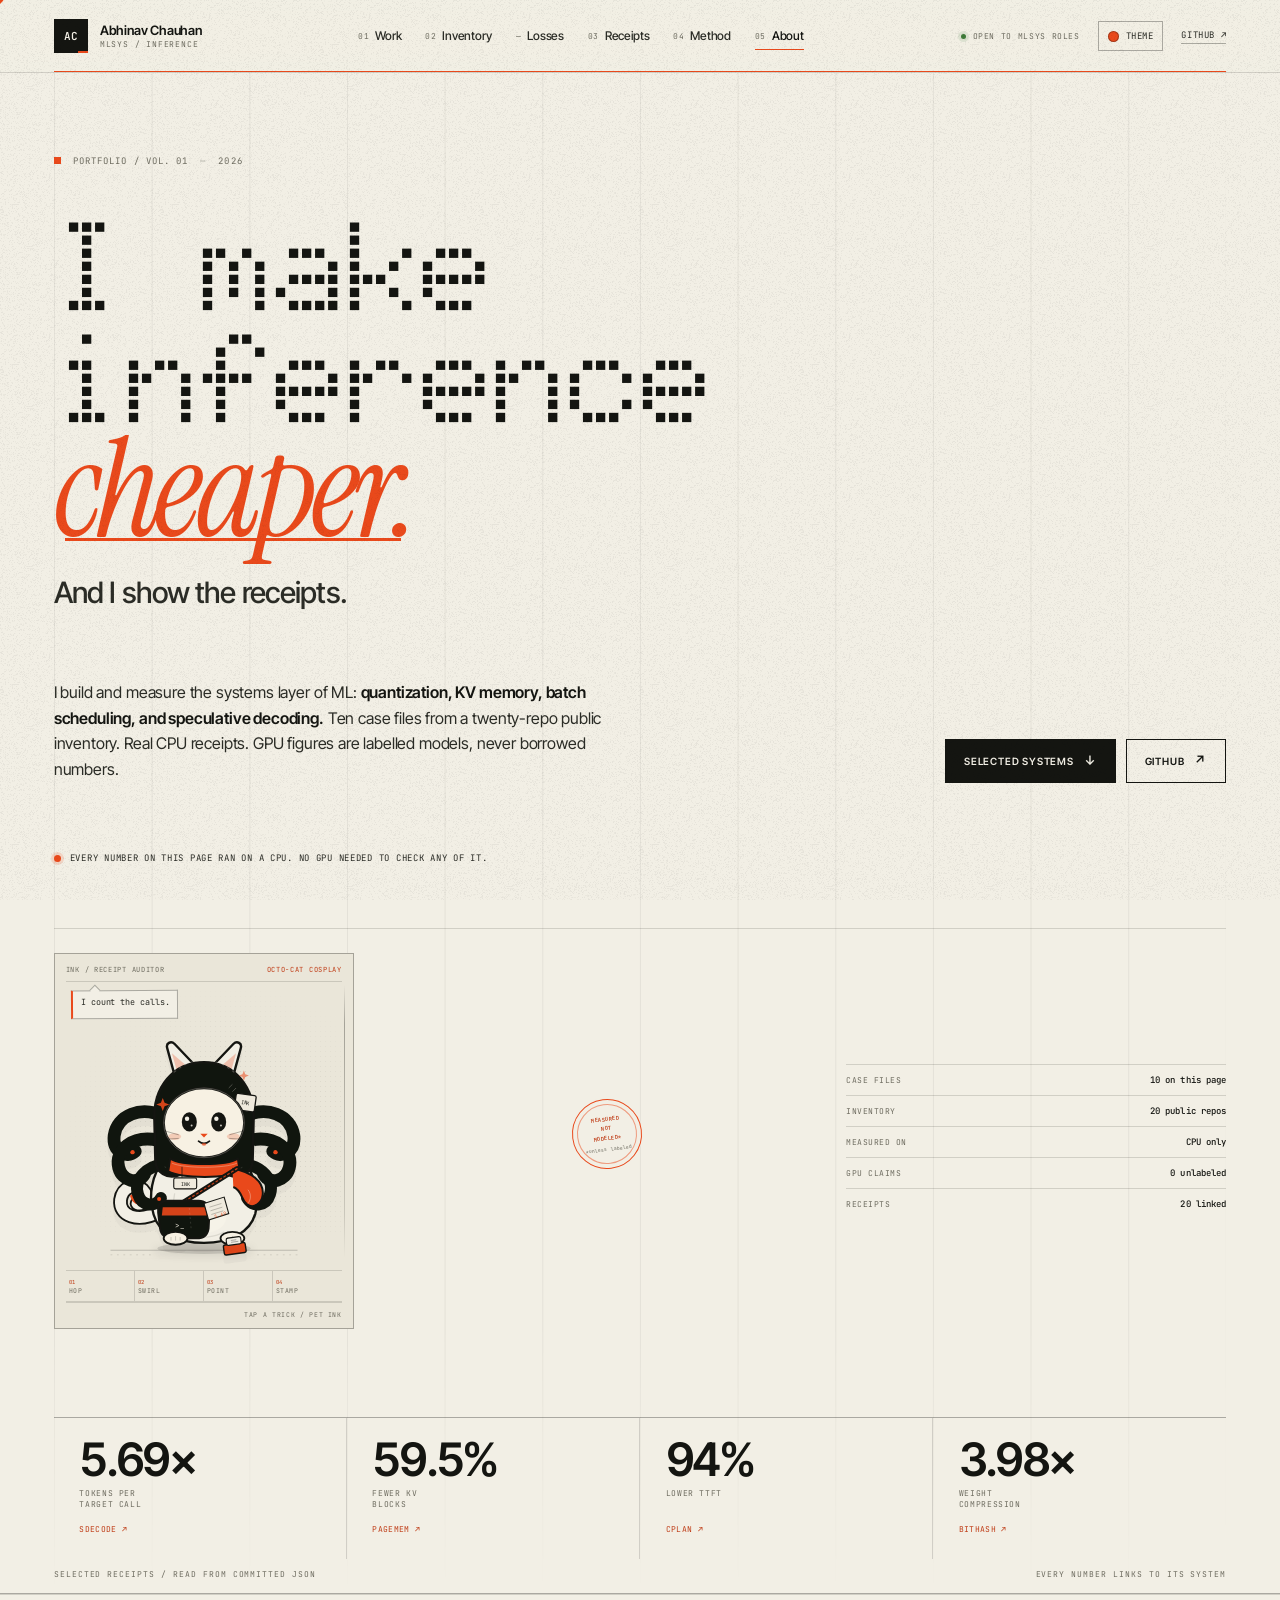
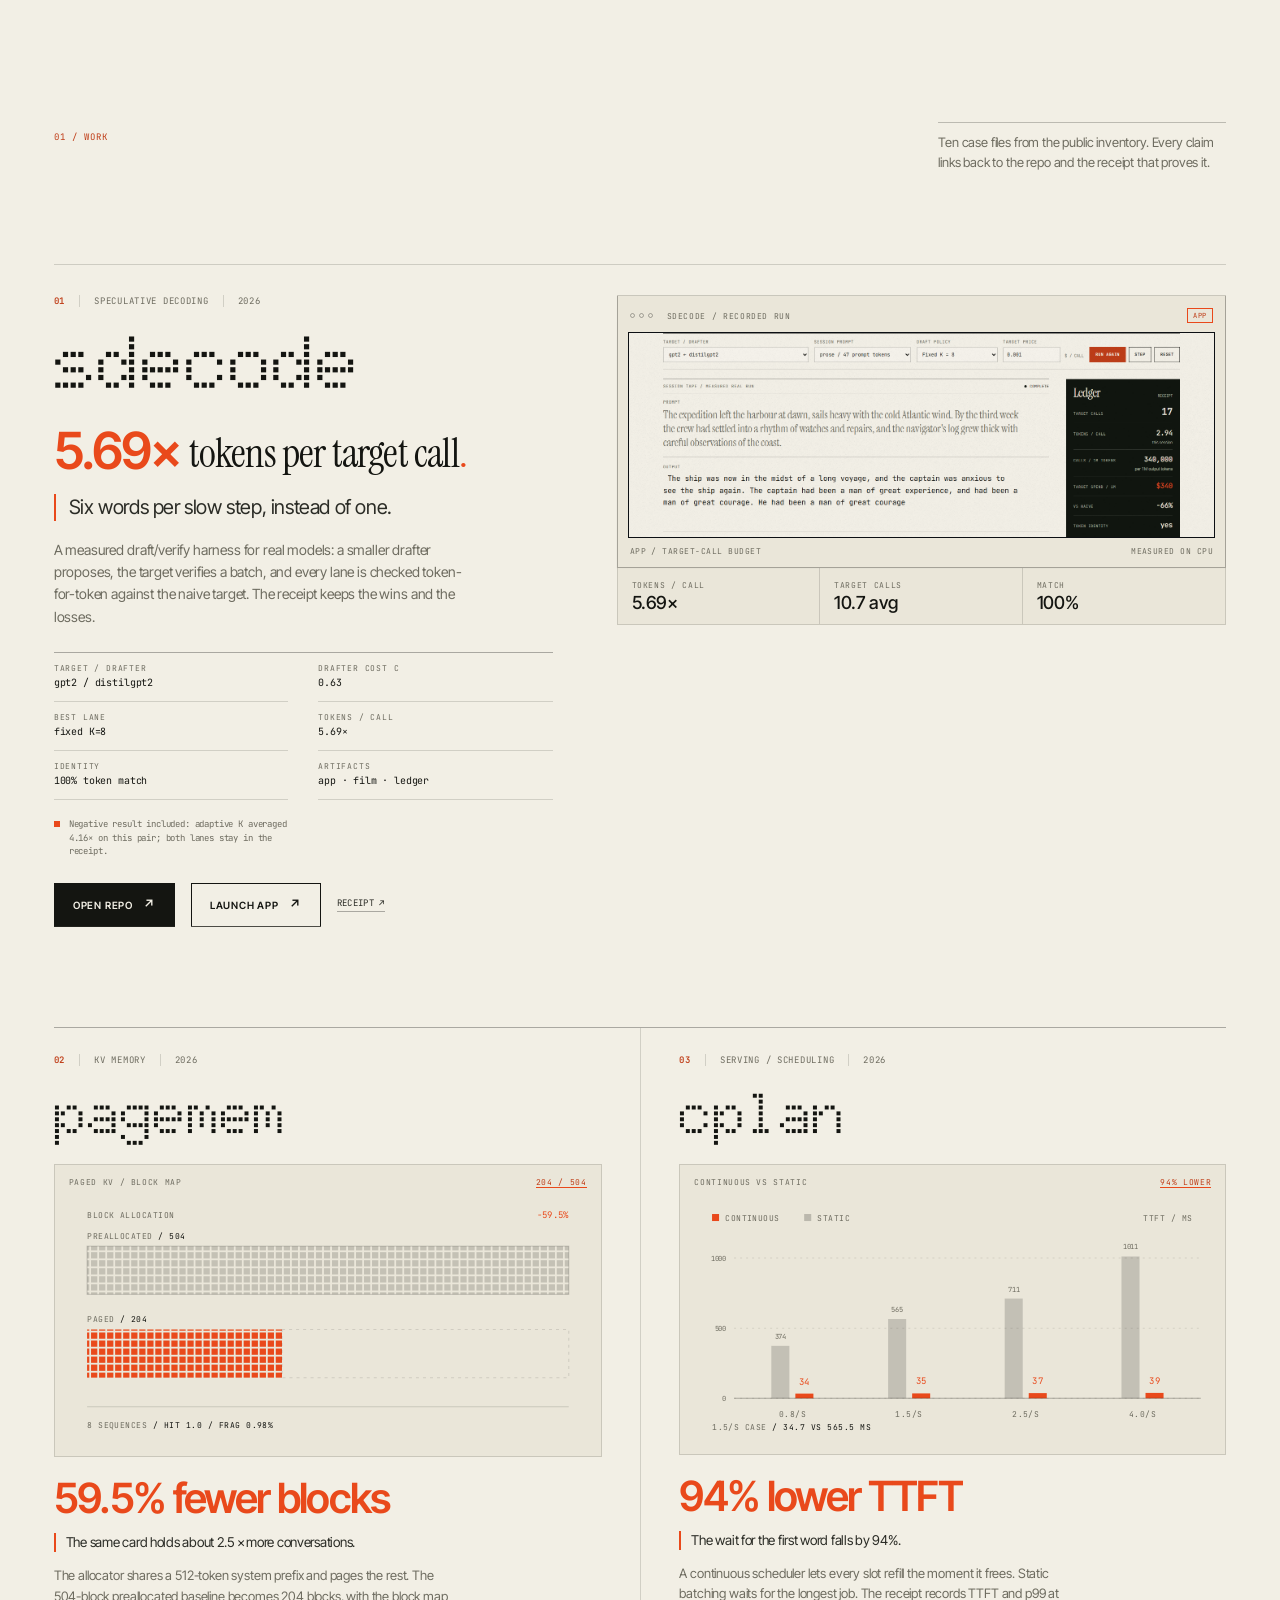
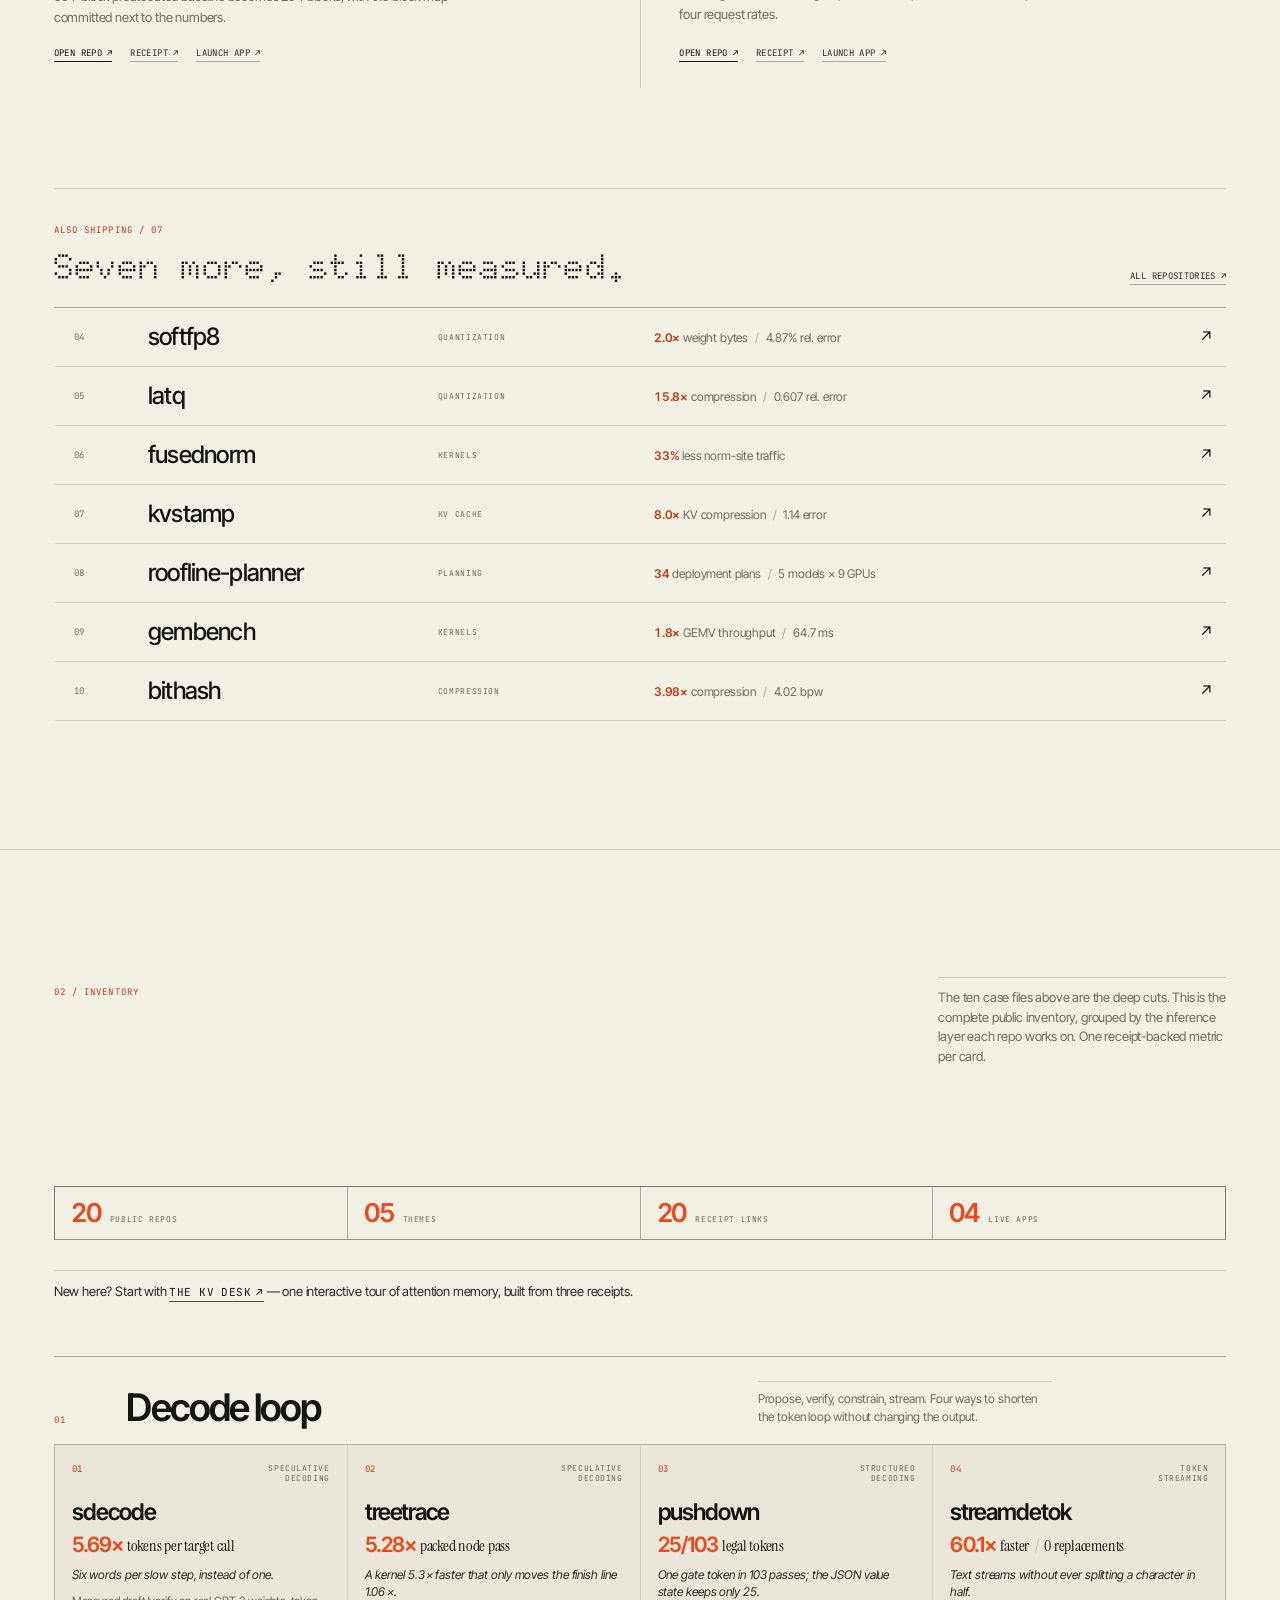
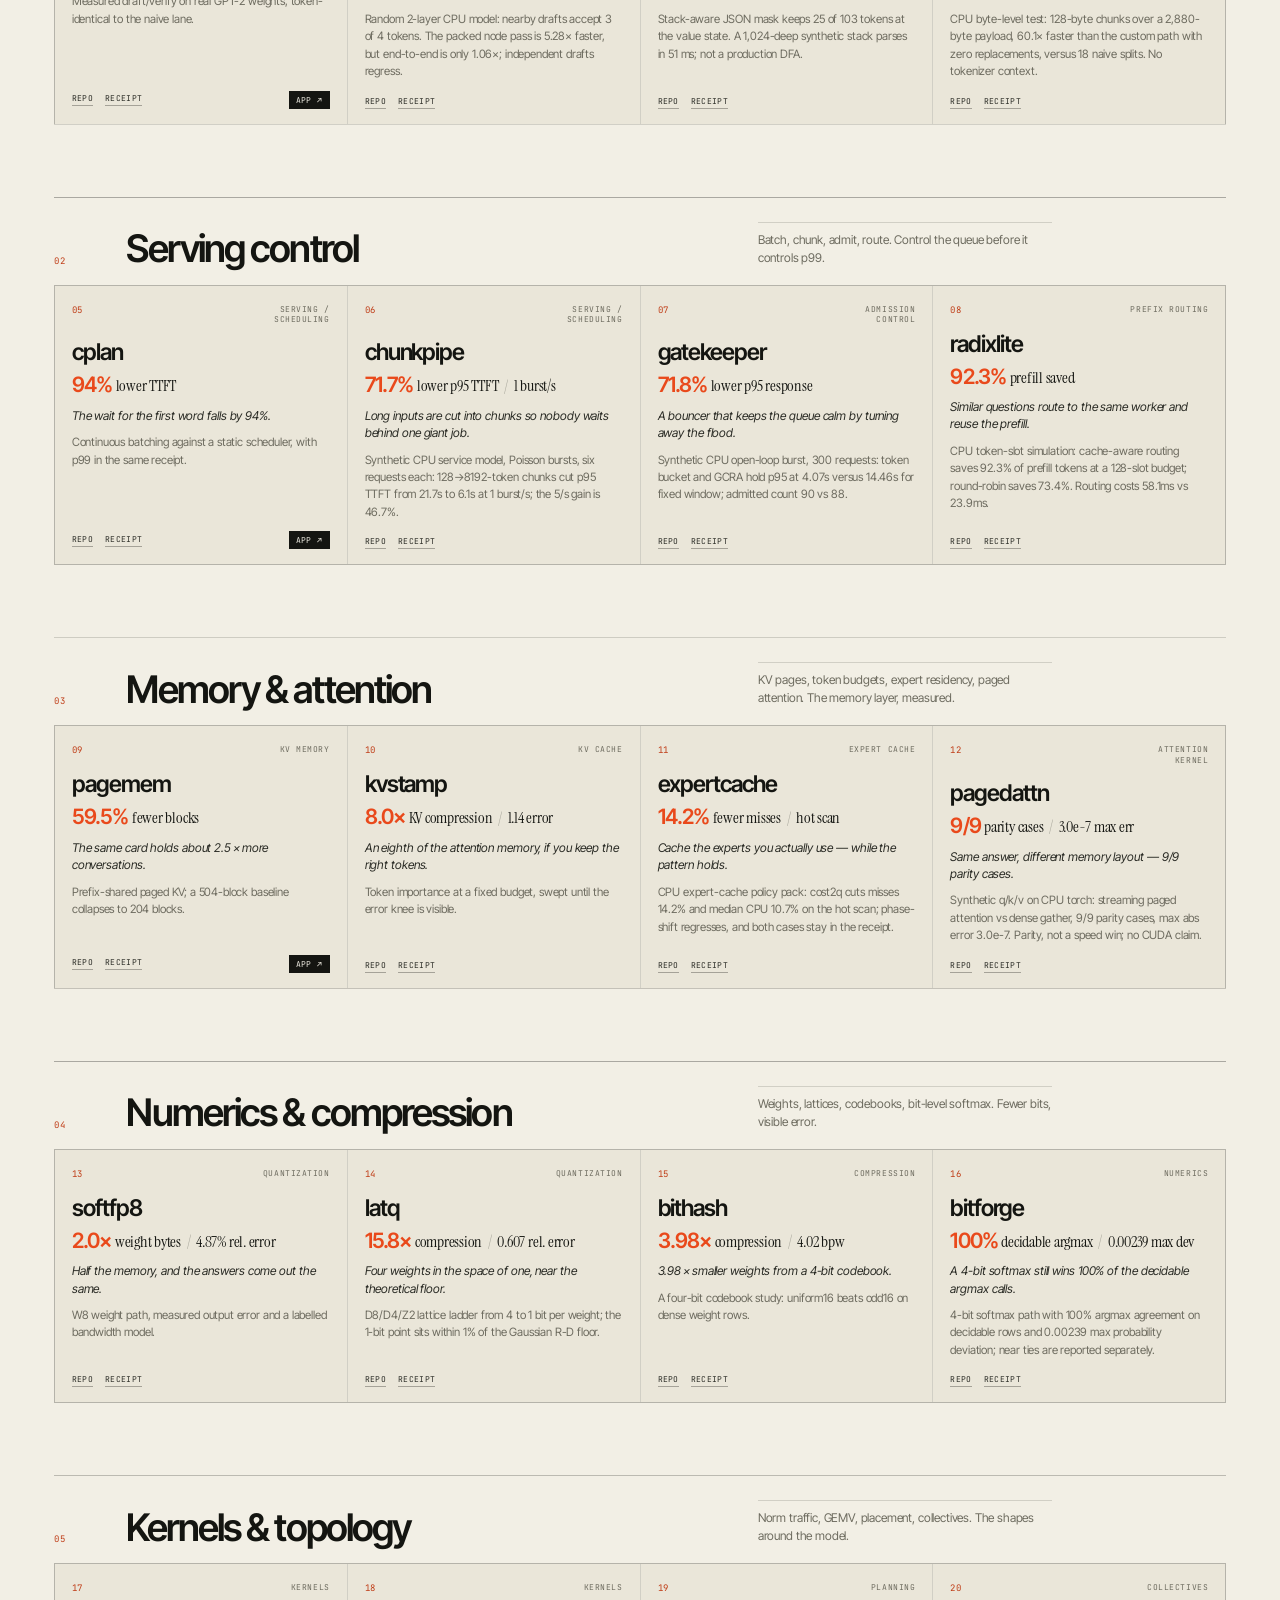
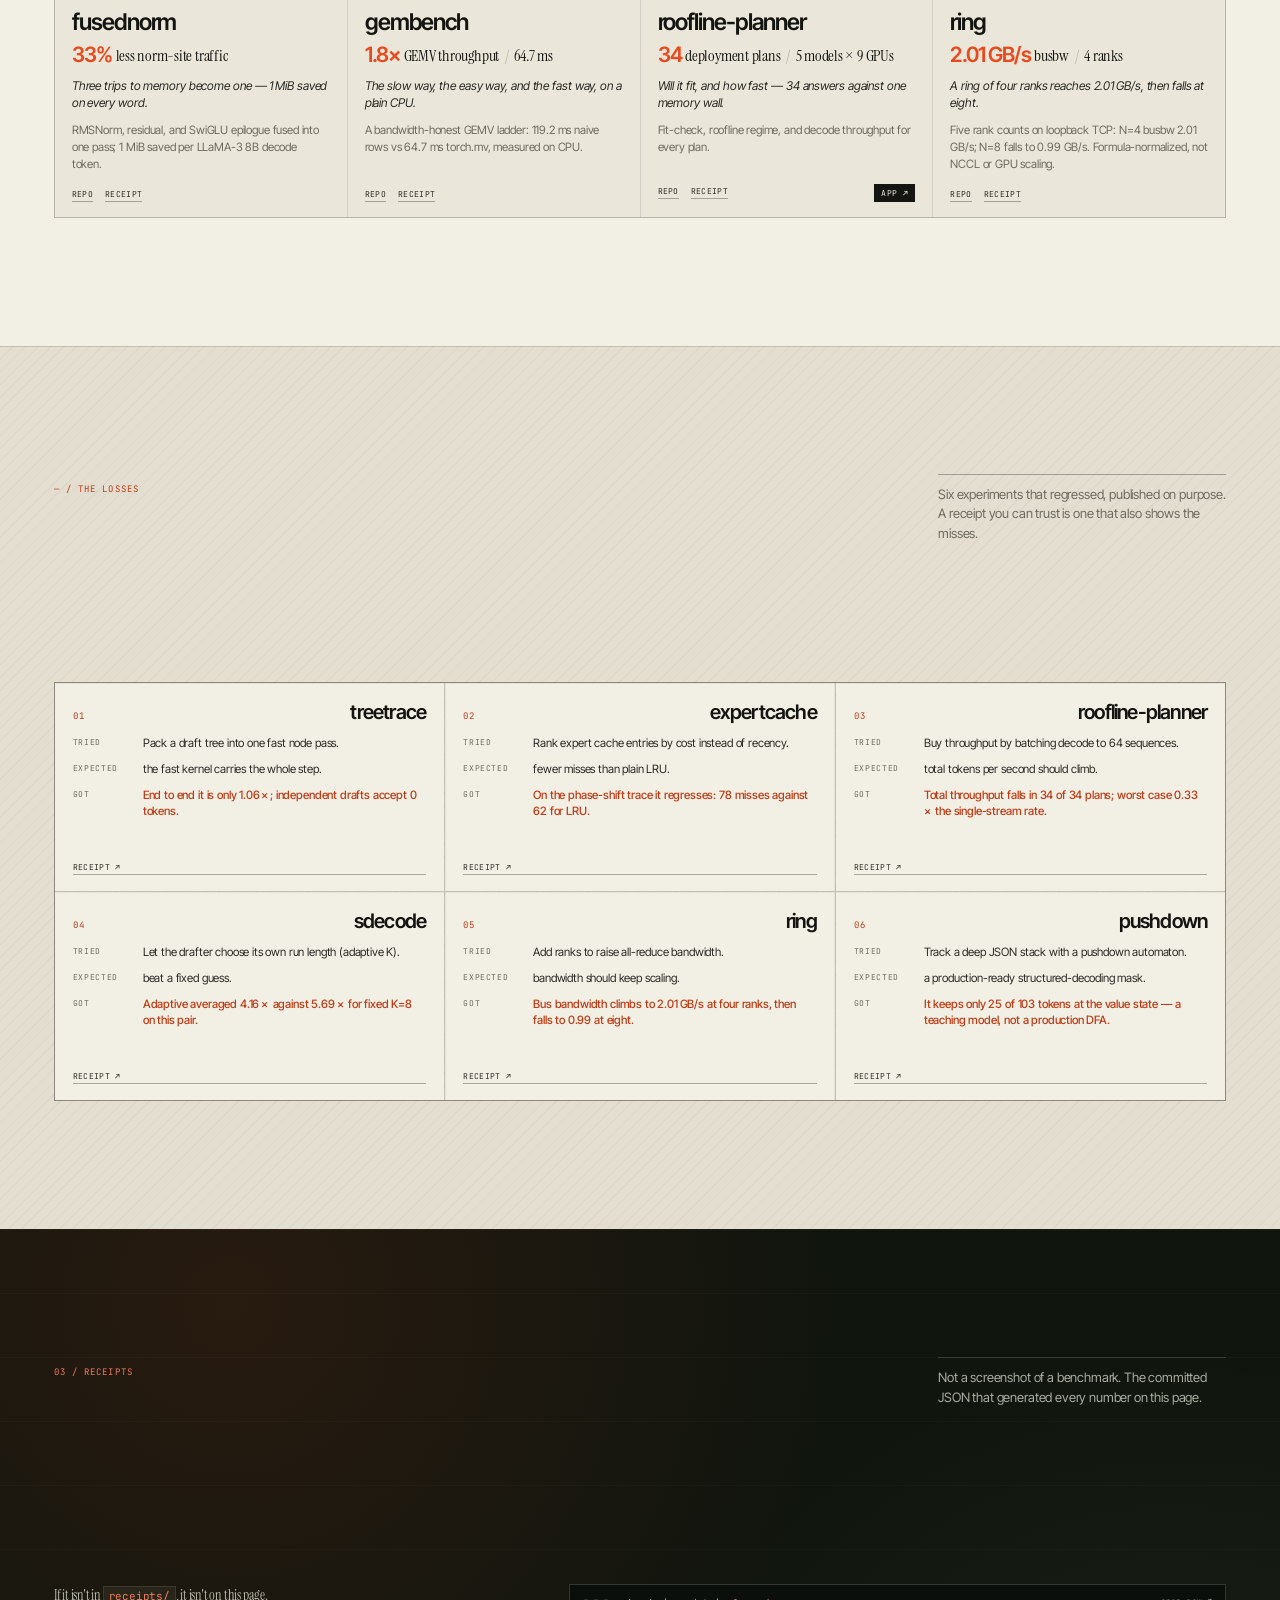
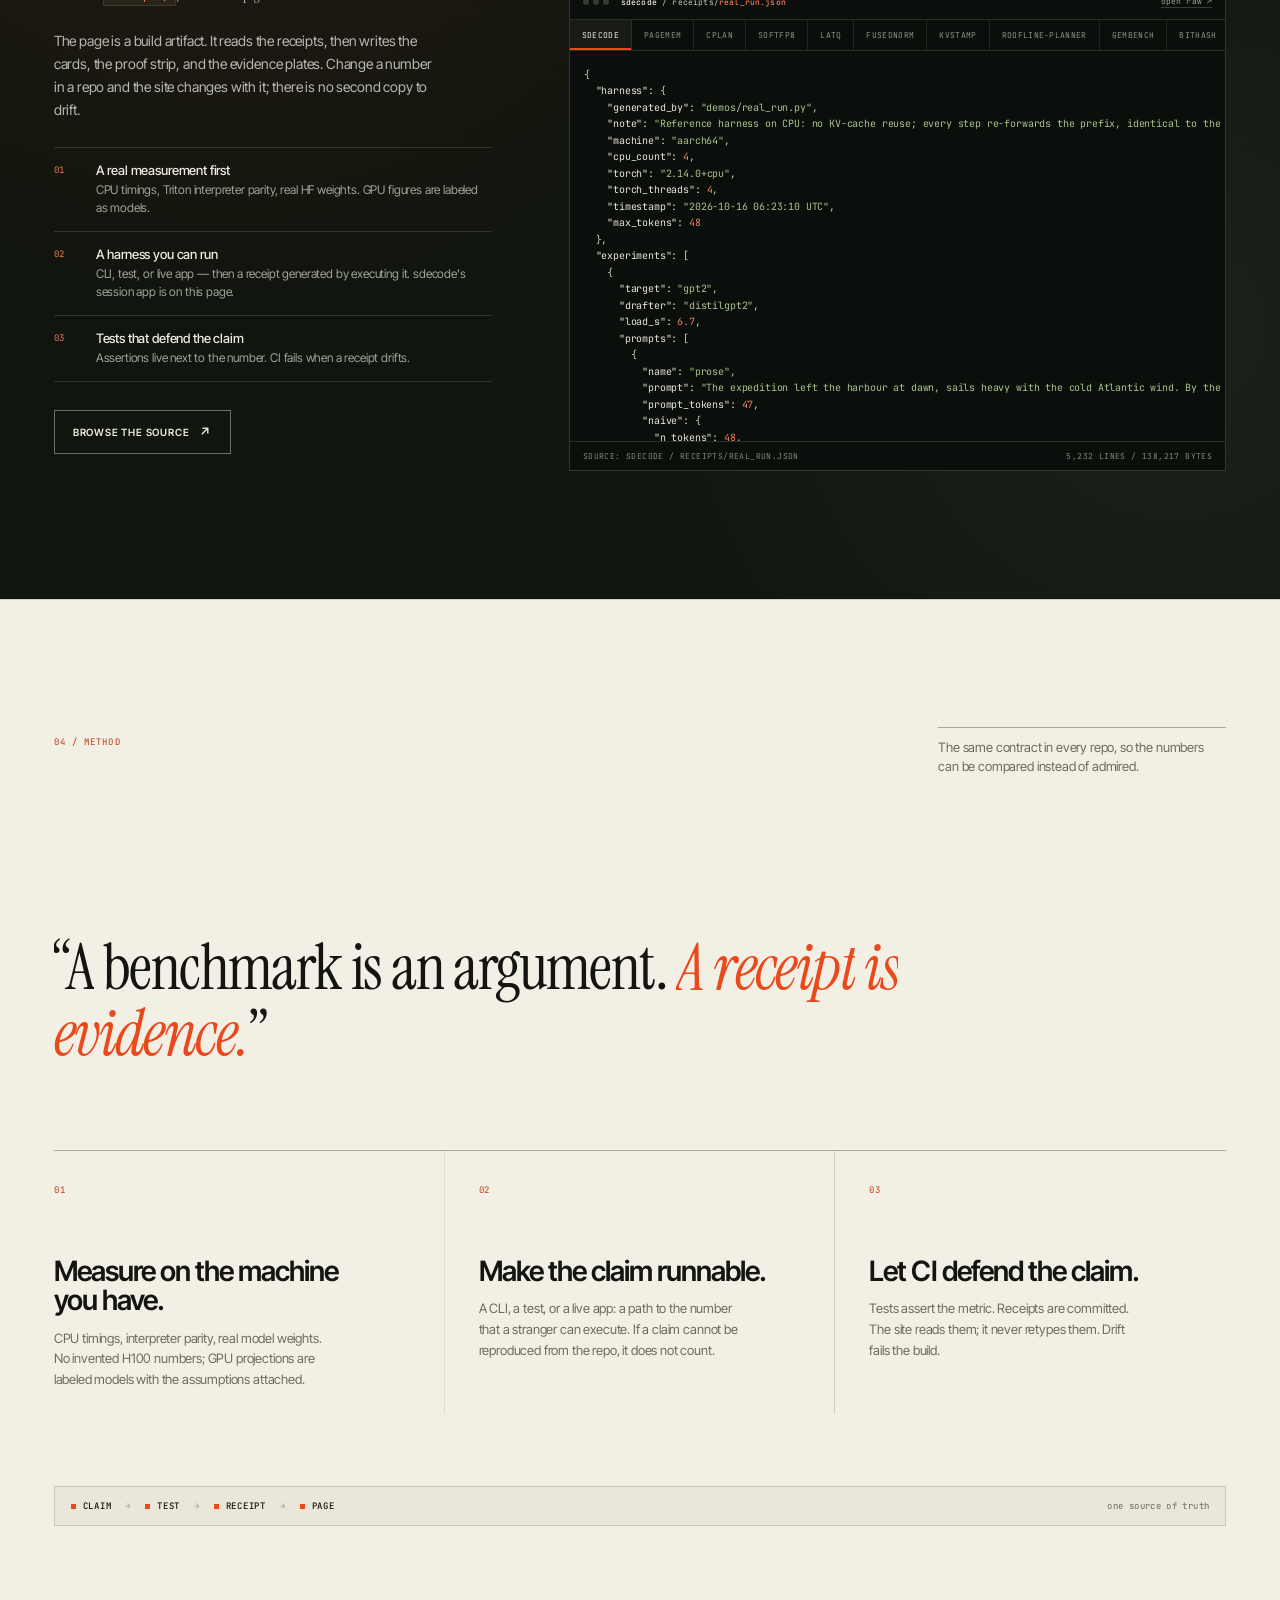
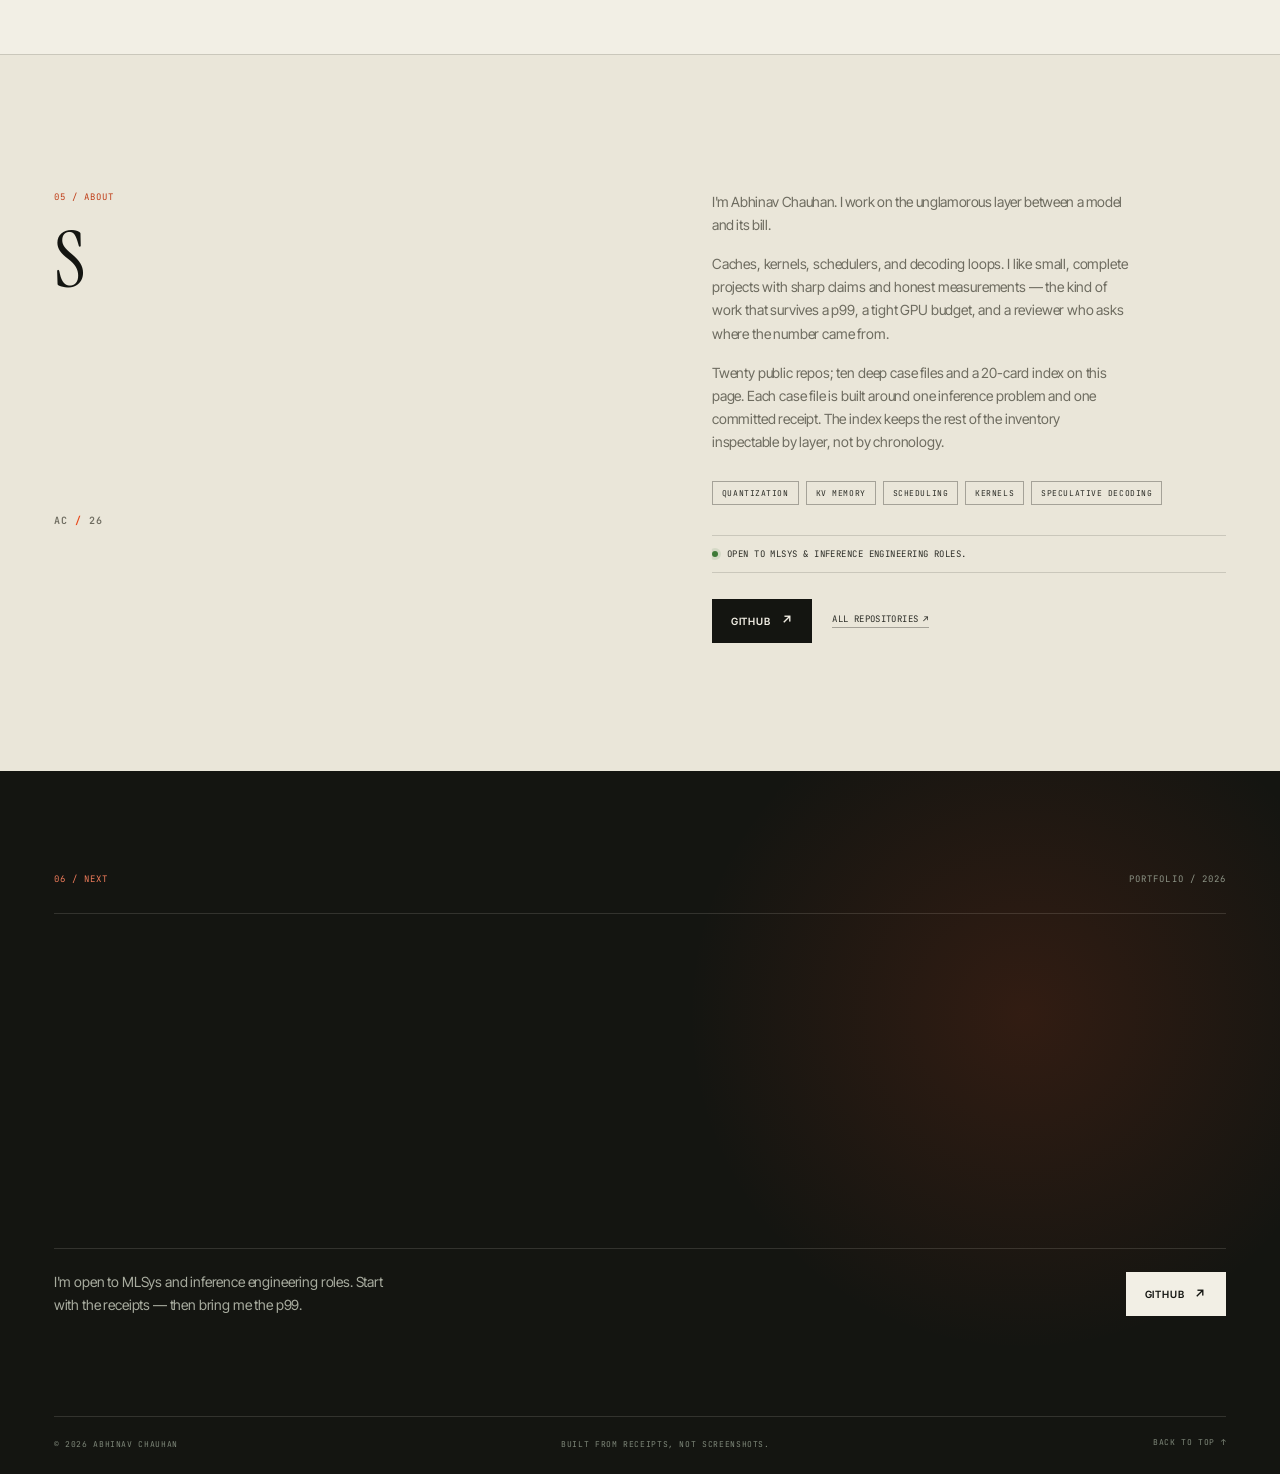
==== commit b792d7ca: "Doto display type with the typewriter, a theme switcher, and a real favicon Headings now set in Doto" ====
--- a/index.html
+++ b/index.html
@@ -1,5 +1,5 @@
 <!doctype html>
-<html lang="en">
+<html lang="en" data-theme="light" data-accent="auto">
 <head>
 <meta charset="utf-8">
 <meta name="viewport" content="width=device-width,initial-scale=1">
@@ -24,12 +24,24 @@
 <meta name="twitter:image" content="https://dastanzar.github.io/og.png">
 <meta name="twitter:image:alt" content="Abhinav Chauhan — I make inference cheaper. And I show the receipts.">
 <link rel="icon" href="favicon.svg" type="image/svg+xml">
+<link rel="icon" type="image/png" sizes="32x32" href="favicon-32.png">
+<link rel="icon" type="image/png" sizes="16x16" href="favicon-16.png">
+<link rel="shortcut icon" href="favicon.ico">
+<link rel="apple-touch-icon" href="apple-touch-icon.png">
 <link rel="preconnect" href="https://fonts.googleapis.com">
 <link rel="preconnect" href="https://fonts.gstatic.com" crossorigin>
-<link href="https://fonts.googleapis.com/css2?family=Instrument+Serif:ital@0;1&family=Inter+Tight:wght@400;500;600;700&family=JetBrains+Mono:wght@400;500;600&display=swap" rel="stylesheet">
+<link href="https://fonts.googleapis.com/css2?family=Doto:wght@100..900&family=Instrument+Serif:ital@0;1&family=Inter+Tight:wght@400;500;600;700&family=JetBrains+Mono:wght@400;500;600&display=swap" rel="stylesheet">
 <link rel="stylesheet" href="styles.css">
 <link rel="stylesheet" href="motion.css">
-<script>document.documentElement.classList.add('js');</script>
+<script>
+document.documentElement.classList.add('js');
+/* Apply a saved theme before first paint so there is no flash of paper. */
+try {
+  var saved = JSON.parse(localStorage.getItem('mlsys.theme.v1') || '{}');
+  if (saved.theme) document.documentElement.setAttribute('data-theme', saved.theme);
+  if (saved.accent) document.documentElement.setAttribute('data-accent', saved.accent);
+} catch (error) {}
+</script>
 <noscript><style>.reveal{opacity:1!important;transform:none!important}</style></noscript>
 </head>
 <body>
@@ -69,6 +81,22 @@
     </nav>
     <div class="mast-right">
       <span class="status"><i aria-hidden="true"></i>Open to MLSys roles</span>
+      <div class="theme" data-theme-widget>
+        <button class="theme-btn" type="button" data-theme-toggle aria-expanded="false" aria-controls="themePanel" aria-label="Change the colour theme">
+          <span class="theme-dot" aria-hidden="true"></span>
+          <span class="theme-btn-label">Theme</span>
+        </button>
+        <div class="theme-panel" id="themePanel" data-theme-panel hidden>
+          <div class="theme-group">
+            <span class="theme-group-title">Surface</span>
+            <div class="theme-grid" data-theme-bases role="group" aria-label="Surface theme"></div>
+          </div>
+          <div class="theme-group">
+            <span class="theme-group-title">Signal</span>
+            <div class="theme-grid is-accents" data-theme-accents role="group" aria-label="Signal colour"></div>
+          </div>
+        </div>
+      </div>
       <a class="github-link" href="https://github.com/DastanZar" target="_blank" rel="noopener">GitHub <span aria-hidden="true">↗</span></a>
     </div>
   </div>
@@ -81,7 +109,7 @@
       <div class="hero-grid">
         <div class="hero-main">
           <div class="kicker"><span class="kicker-dot" aria-hidden="true"></span><span>Portfolio / Vol. 01</span><span class="kicker-sep" aria-hidden="true">—</span><span>2026</span></div>
-          <h1>
+          <h1 data-tw>
             <span class="line"><span>I make inference</span></span>
             <span class="line"><span><em>cheaper.</em></span></span>
             <span class="h1-tail">And I show the receipts.</span>
@@ -312,7 +340,7 @@
     <div class="wrap">
       <div class="section-head reveal">
         <div class="section-index">01 / WORK</div>
-        <h2 class="section-title" data-split>Selected <em>systems</em></h2>
+        <h2 class="section-title" data-tw>Selected <em>systems</em></h2>
         <p class="section-note">Ten case files from the public inventory. Every claim links back to the repo and the receipt that proves it.</p>
       </div>
       <article class="case case-featured reveal" id="sdecode" data-ink-point data-ink-say="sdecode. the target-call ledger.">
@@ -476,7 +504,7 @@
     <div class="wrap">
       <div class="section-head reveal">
         <div class="section-index">02 / INVENTORY</div>
-        <h2 class="section-title" data-split>Twenty repos. <em>Five layers.</em></h2>
+        <h2 class="section-title" data-tw>Twenty repos. <em>Five layers.</em></h2>
         <p class="section-note">The ten case files above are the deep cuts. This is the complete public inventory, grouped by the inference layer each repo works on. One receipt-backed metric per card.</p>
       </div>
       <div class="inventory-meta reveal" aria-label="Inventory summary">
@@ -807,7 +835,7 @@
     <div class="wrap">
       <div class="section-head reveal">
         <div class="section-index">— / THE LOSSES</div>
-        <h2 class="section-title" data-split>What didn't <em>work.</em></h2>
+        <h2 class="section-title" data-tw>What didn't <em>work.</em></h2>
         <p class="section-note">Six experiments that regressed, published on purpose. A receipt you can trust is one that also shows the misses.</p>
       </div>
       <div class="loss-grid"><article class="loss-card reveal" data-ink-point data-ink-say="treetrace. we publish the loss too.">
@@ -871,7 +899,7 @@
     <div class="wrap">
       <div class="section-head section-head-dark reveal">
         <div class="section-index">03 / RECEIPTS</div>
-        <h2 class="section-title serif-title" data-split>The receipt is the <em>résumé.</em></h2>
+        <h2 class="section-title serif-title" data-tw>The receipt is the <em>résumé.</em></h2>
         <p class="section-note">Not a screenshot of a benchmark. The committed JSON that generated every number on this page.</p>
       </div>
       <div class="receipt-grid">
@@ -903,7 +931,7 @@
     <div class="wrap">
       <div class="section-head reveal">
         <div class="section-index">04 / METHOD</div>
-        <h2 class="section-title" data-split>Method, not <em>magic.</em></h2>
+        <h2 class="section-title" data-tw>Method, not <em>magic.</em></h2>
         <p class="section-note">The same contract in every repo, so the numbers can be compared instead of admired.</p>
       </div>
       <div class="method-quote reveal" data-split>“A benchmark is an argument. <em>A receipt is evidence.</em>”</div>
@@ -938,7 +966,7 @@
     <div class="wrap about-grid">
       <div class="about-intro reveal">
         <div class="section-index">05 / ABOUT</div>
-        <h2 data-split>Systems engineer.<br><em>Allergic to hand-waving.</em></h2>
+        <h2 data-tw>Systems engineer.<br><em>Allergic to hand-waving.</em></h2>
         <div class="about-mark" aria-hidden="true">AC<span>/</span>26</div>
       </div>
       <div class="about-copy reveal">
@@ -961,7 +989,7 @@
 <section class="outro">
   <div class="wrap">
     <div class="outro-top"><span class="section-index">06 / NEXT</span><span class="outro-year">PORTFOLIO / 2026</span></div>
-    <h2 data-split>Have a system that needs to get <em>cheaper?</em></h2>
+    <h2 data-tw>Have a system that needs to get <em>cheaper?</em></h2>
     <div class="outro-row">
       <p>I'm open to MLSys and inference engineering roles. Start with the receipts — then bring me the p99.</p>
       <a class="btn btn-light" href="https://github.com/DastanZar" target="_blank" rel="noopener">GitHub <span aria-hidden="true">↗</span></a>
--- a/styles.css
+++ b/styles.css
@@ -12,11 +12,66 @@
   --line: rgba(20, 21, 17, 0.15);
   --line-strong: rgba(20, 21, 17, 0.32);
   --accent: #e9491b;
-  --accent-dark: #c83a11;
+  --accent-dark: color-mix(in srgb, var(--accent) 82%, #000000);
   --green: #10150e;
   --green-2: #171d14;
   --cream: #efeadd;
   --sage: #aab6a0;
+
+  --display: "Doto", "Inter Tight", "Helvetica Neue", Arial, sans-serif;
+
+  /* Derived tints: these follow the surface tokens, so a theme only has to
+     move --paper / --ink / --accent and every hairline comes along. */
+  --paper-a93: color-mix(in srgb, var(--paper) 93%, transparent);
+  --paper-a60: color-mix(in srgb, var(--paper) 60%, transparent);
+  --ink-a3: color-mix(in srgb, var(--ink) 3%, transparent);
+  --ink-a4: color-mix(in srgb, var(--ink) 3.5%, transparent);
+  --ink-a6: color-mix(in srgb, var(--ink) 5.8%, transparent);
+  --ink-a19: color-mix(in srgb, var(--ink) 19%, transparent);
+  --line-frame: color-mix(in srgb, var(--ink) 18%, transparent);
+  --shadow-1: rgba(6, 6, 5, 0.1);
+  --shadow-3: rgba(0, 0, 0, 0.28);
+  --ok: #3e7a38;
+  --ok-glow: color-mix(in srgb, var(--ok) 12%, transparent);
+  --accent-glow: color-mix(in srgb, var(--accent) 14%, transparent);
+  --accent-glow-2: color-mix(in srgb, var(--accent) 16%, transparent);
+  --accent-glow-3: color-mix(in srgb, var(--accent) 11%, transparent);
+  --accent-glow-4: color-mix(in srgb, var(--accent) 3.5%, transparent);
+  --accent-dark-glow: color-mix(in srgb, var(--accent-dark) 35%, transparent);
+  --sage-glow: rgba(170, 182, 160, 0.08);
+
+  /* The second surface: the receipts band and the outro. It stays dark in
+     every theme, so it keeps its own small token set. */
+  --band-bg: #10150e;
+  --band-deep: #141511;
+  --band-fg: #efeadd;
+  --band-paper: #f2efe5;
+  --band-ink: #eae6d9;
+  --band-text: #c7c9bc;
+  --band-muted: #8d9486;
+  --band-muted-2: #9fa396;
+  --band-muted-3: #a8ac9f;
+  --band-muted-4: #b7b9ac;
+  --band-muted-5: #7f887a;
+  --band-dim: #4a4c43;
+  --band-dim-2: #b9b9ac;
+  --band-accent: color-mix(in srgb, var(--accent) 72%, #ffffff);
+  --band-accent-glow: color-mix(in srgb, var(--band-accent) 9%, transparent);
+  --band-line: color-mix(in srgb, var(--band-fg) 14%, transparent);
+  --band-line-2: color-mix(in srgb, var(--band-fg) 10%, transparent);
+  --band-line-3: color-mix(in srgb, var(--band-fg) 20%, transparent);
+  --band-line-4: color-mix(in srgb, var(--band-fg) 22%, transparent);
+  --band-line-5: color-mix(in srgb, var(--band-fg) 42%, transparent);
+  --band-line-6: color-mix(in srgb, var(--band-fg) 18%, transparent);
+  --band-fill-1: color-mix(in srgb, var(--band-fg) 3.5%, transparent);
+  --band-fill-2: color-mix(in srgb, var(--band-fg) 6%, transparent);
+  --band-fill-3: color-mix(in srgb, var(--band-fg) 5.5%, transparent);
+  --band-chrome: #333b31;
+  --band-chrome-2: #394033;
+  --band-panel: #0b0f0b;
+  --band-tok-str: #a9c38d;
+  --band-tok-bool: #d8be73;
+  --app-bg: #0b0f14;
   --sans: "Inter Tight", "Helvetica Neue", Arial, sans-serif;
   --serif: "Instrument Serif", Georgia, "Times New Roman", serif;
   --mono: "JetBrains Mono", "SFMono-Regular", Consolas, monospace;
@@ -139,7 +194,7 @@
   top: 0;
   z-index: 150;
   border-bottom: 1px solid var(--line);
-  background: rgba(242, 239, 229, 0.93);
+  background: var(--paper-a93);
   backdrop-filter: blur(12px) saturate(120%);
 }
 
@@ -261,8 +316,8 @@
   width: 5px;
   height: 5px;
   border-radius: 50%;
-  background: #3e7a38;
-  box-shadow: 0 0 0 3px rgba(62, 122, 56, 0.12);
+  background: var(--ok);
+  box-shadow: 0 0 0 3px var(--ok-glow);
 }
 
 .github-link {
@@ -299,7 +354,7 @@
   width: min(var(--max), calc(100% - 2 * var(--pad)));
   margin-inline: auto;
   pointer-events: none;
-  background-image: linear-gradient(90deg, rgba(20, 21, 17, 0.058) 1px, transparent 1px);
+  background-image: linear-gradient(90deg, var(--ink-a6) 1px, transparent 1px);
   background-size: calc(100% / 12) 100%;
   mask-image: linear-gradient(to bottom, #000 0%, #000 82%, transparent 100%);
 }
@@ -340,10 +395,10 @@
 .hero h1 {
   margin: clamp(24px, 4vw, 44px) 0 0;
   color: var(--ink);
-  font-family: var(--sans);
+  font-family: var(--display);
   font-size: clamp(46px, 10.2vw, 142px);
   font-weight: 650;
-  letter-spacing: -0.062em;
+  letter-spacing: -0.035em;
   line-height: 0.86;
 }
 
@@ -450,21 +505,21 @@
 }
 
 .btn-outline-light {
-  border-color: rgba(239, 234, 220, 0.42);
+  border-color: var(--band-line-5);
   background: transparent;
-  color: var(--cream);
+  color: var(--band-fg);
 }
 
 .btn-outline-light:hover {
-  border-color: var(--cream);
-  background: var(--cream);
-  color: var(--ink);
+  border-color: var(--band-fg);
+  background: var(--band-fg);
+  color: var(--band-deep);
 }
 
 .btn-light {
-  border-color: var(--paper);
-  background: var(--paper);
-  color: var(--ink);
+  border-color: var(--band-paper);
+  background: var(--band-paper);
+  color: var(--band-deep);
 }
 
 .btn-light:hover {
@@ -764,8 +819,8 @@
 .section-title {
   margin: 0;
   color: var(--ink);
-  font: 600 clamp(38px, 5.5vw, 76px) / 0.94 var(--sans);
-  letter-spacing: -0.055em;
+  font: 600 clamp(38px, 5.5vw, 76px) / 0.94 var(--display);
+  letter-spacing: -0.03em;
   text-wrap: balance;
 }
 
@@ -829,9 +884,9 @@
 .case-mini h3 {
   margin: 20px 0 0;
   color: var(--ink);
-  font-family: var(--sans);
+  font-family: var(--display);
   font-weight: 600;
-  letter-spacing: -0.06em;
+  letter-spacing: -0.03em;
 }
 
 .case-featured h3 {
@@ -955,14 +1010,14 @@
   padding: 10px;
   border: 1px solid var(--line-strong);
   background: var(--paper-2);
-  box-shadow: 0 26px 60px rgba(20, 21, 17, 0.1);
+  box-shadow: 0 26px 60px var(--shadow-1);
 }
 
 .media-frame img {
   width: 100%;
   height: auto;
-  border: 1px solid rgba(20, 21, 17, 0.18);
-  background: #0b0f14;
+  border: 1px solid var(--line-frame);
+  background: var(--app-bg);
   filter: saturate(0.9);
 }
 
@@ -1163,8 +1218,8 @@
 .also-title h3 {
   margin: 10px 0 0;
   color: var(--ink);
-  font: 600 clamp(24px, 3vw, 36px) / 1 var(--sans);
-  letter-spacing: -0.04em;
+  font: 600 clamp(24px, 3vw, 36px) / 1 var(--display);
+  letter-spacing: -0.02em;
 }
 
 .ship-list {
@@ -1234,15 +1289,15 @@
 .ship-row:hover .ship-index,
 .ship-row:hover .ship-cat,
 .ship-row:hover .ship-claim {
-  color: #b9b9ac;
+  color: var(--band-dim-2);
 }
 
 .ship-row:hover .ship-claim strong {
-  color: #ff7c55;
+  color: var(--band-accent);
 }
 
 .ship-row:hover .ship-claim i {
-  color: #4a4c43;
+  color: var(--band-dim);
 }
 
 .ship-arrow {
@@ -1478,7 +1533,7 @@
   border: 1px solid var(--line-strong);
   border-top: 2px solid var(--accent);
   background: var(--paper);
-  box-shadow: 0 18px 50px rgba(20, 21, 17, 0.18);
+  box-shadow: 0 18px 50px var(--line-frame);
   pointer-events: none;
   opacity: 0;
   transform: scale(0.97);
@@ -1557,8 +1612,8 @@
   position: relative;
   overflow: hidden;
   padding: clamp(72px, 10vw, 140px) 0;
-  background: var(--green);
-  color: var(--cream);
+  background: var(--band-bg);
+  color: var(--band-fg);
 }
 
 .receipts::before {
@@ -1567,8 +1622,8 @@
   inset: 0;
   pointer-events: none;
   background:
-    radial-gradient(circle at 18% 8%, rgba(233, 73, 27, 0.11), transparent 44%),
-    radial-gradient(circle at 92% 72%, rgba(170, 182, 160, 0.08), transparent 42%);
+    radial-gradient(circle at 18% 8%, var(--accent-glow-3), transparent 44%),
+    radial-gradient(circle at 92% 72%, var(--sage-glow), transparent 42%);
 }
 
 .receipts::after {
@@ -1576,7 +1631,7 @@
   position: absolute;
   inset: 0;
   pointer-events: none;
-  background-image: linear-gradient(rgba(239, 234, 220, 0.035) 1px, transparent 1px);
+  background-image: linear-gradient(var(--band-fill-1) 1px, transparent 1px);
   background-size: 100% 64px;
   mask-image: linear-gradient(to bottom, #000, transparent 88%);
 }
@@ -1592,16 +1647,16 @@
 .receipt-point b,
 .console-title b,
 .receipt-copy code {
-  color: #ff7c55;
+  color: var(--band-accent);
 }
 
 .section-head-dark .section-note {
-  border-top-color: rgba(239, 234, 220, 0.22);
-  color: #a8ac9f;
+  border-top-color: var(--band-line-4);
+  color: var(--band-muted-3);
 }
 
 .serif-title {
-  color: var(--cream);
+  color: var(--band-fg);
   font: 400 clamp(46px, 6.4vw, 92px) / 0.92 var(--serif);
   letter-spacing: -0.02em;
 }
@@ -1621,7 +1676,7 @@
 .receipt-lede {
   max-width: 18ch;
   margin: 0 0 18px;
-  color: var(--cream);
+  color: var(--band-fg);
   font: 400 clamp(24px, 2.8vw, 38px) / 1.1 var(--serif);
   letter-spacing: -0.015em;
 }
@@ -1629,16 +1684,16 @@
 .receipt-copy > p {
   max-width: 48ch;
   margin: 0 0 22px;
-  color: #b7b9ac;
+  color: var(--band-muted-4);
   font-size: 14px;
   line-height: 1.65;
 }
 
 .receipt-copy code {
   padding: 2px 5px;
-  border: 1px solid rgba(239, 234, 220, 0.1);
-  background: rgba(239, 234, 220, 0.06);
-  color: #ff7c55;
+  border: 1px solid var(--band-line-2);
+  background: var(--band-fill-2);
+  color: var(--band-accent);
   font-size: 11px;
 }
 
@@ -1652,16 +1707,16 @@
   grid-template-columns: 28px 1fr;
   gap: 14px;
   padding: 14px 0;
-  border-top: 1px solid rgba(239, 234, 220, 0.14);
+  border-top: 1px solid var(--band-line);
 }
 
 .receipt-point:last-child {
-  border-bottom: 1px solid rgba(239, 234, 220, 0.14);
+  border-bottom: 1px solid var(--band-line);
 }
 
 .receipt-point b {
   padding-top: 2px;
-  color: #ff7c55;
+  color: var(--band-accent);
   font: 9px var(--mono);
   letter-spacing: 0.06em;
 }
@@ -1669,22 +1724,22 @@
 .receipt-point strong {
   display: block;
   margin-bottom: 3px;
-  color: var(--cream);
+  color: var(--band-fg);
   font: 500 13px var(--sans);
 }
 
 .receipt-point span {
   display: block;
-  color: #9fa396;
+  color: var(--band-muted-2);
   font-size: 12px;
   line-height: 1.5;
 }
 
 .console {
   min-width: 0;
-  border: 1px solid rgba(239, 234, 220, 0.18);
-  background: #0b0f0b;
-  box-shadow: 0 30px 80px rgba(0, 0, 0, 0.28);
+  border: 1px solid var(--band-line-6);
+  background: var(--band-panel);
+  box-shadow: 0 30px 80px var(--shadow-3);
 }
 
 .console-bar {
@@ -1692,8 +1747,8 @@
   align-items: center;
   gap: 10px;
   padding: 11px 13px;
-  border-bottom: 1px solid rgba(239, 234, 220, 0.14);
-  color: #8d9486;
+  border-bottom: 1px solid var(--band-line);
+  color: var(--band-muted);
   font: 8px var(--mono);
   letter-spacing: 0.05em;
   text-transform: uppercase;
@@ -1710,12 +1765,12 @@
   width: 6px;
   height: 6px;
   border-radius: 50%;
-  background: #333b31;
+  background: var(--band-chrome);
 }
 
 .console-title {
   overflow: hidden;
-  color: #c7c9bc;
+  color: var(--band-text);
   letter-spacing: 0.02em;
   text-overflow: ellipsis;
   text-transform: none;
@@ -1723,19 +1778,19 @@
 }
 
 .console-title b {
-  color: #ff7c55;
+  color: var(--band-accent);
   font-weight: 500;
 }
 
 .console-title .console-project {
-  color: var(--cream);
+  color: var(--band-fg);
 }
 
 .console-raw {
   margin-left: auto;
   padding-bottom: 1px;
-  border-bottom: 1px solid rgba(239, 234, 220, 0.2);
-  color: #9fa396;
+  border-bottom: 1px solid var(--band-line-3);
+  color: var(--band-muted-2);
   letter-spacing: 0.02em;
   text-transform: none;
   white-space: nowrap;
@@ -1744,13 +1799,13 @@
 
 .console-raw:hover {
   border-color: var(--accent);
-  color: #ff7c55;
+  color: var(--band-accent);
 }
 
 .tabs {
   display: flex;
   overflow-x: auto;
-  border-bottom: 1px solid rgba(239, 234, 220, 0.14);
+  border-bottom: 1px solid var(--band-line);
   scrollbar-width: none;
 }
 
@@ -1762,9 +1817,9 @@
   flex: 0 0 auto;
   padding: 10px 12px;
   border: 0;
-  border-right: 1px solid rgba(239, 234, 220, 0.1);
+  border-right: 1px solid var(--band-line-2);
   background: transparent;
-  color: #8d9486;
+  color: var(--band-muted);
   font: 8px var(--mono);
   letter-spacing: 0.04em;
   text-transform: uppercase;
@@ -1773,14 +1828,14 @@
 }
 
 .tab:hover {
-  background: rgba(239, 234, 220, 0.035);
-  color: var(--cream);
+  background: var(--band-fill-1);
+  color: var(--band-fg);
 }
 
 .tab[aria-selected="true"] {
-  background: rgba(239, 234, 220, 0.055);
+  background: var(--band-fill-3);
   box-shadow: inset 0 -2px 0 var(--accent);
-  color: var(--cream);
+  color: var(--band-fg);
 }
 
 .tab:focus-visible {
@@ -1793,11 +1848,11 @@
   margin: 0;
   overflow: auto;
   padding: 16px 14px;
-  background: #0b0f0b;
-  color: #c7c9bc;
+  background: var(--band-panel);
+  color: var(--band-text);
   font: 10px / 1.65 var(--mono);
   tab-size: 2;
-  scrollbar-color: #394033 #0b0f0b;
+  scrollbar-color: var(--band-chrome-2) var(--band-panel);
 }
 
 pre#receiptJson code {
@@ -1806,23 +1861,23 @@
 }
 
 .tok-key {
-  color: #eae6d9;
+  color: var(--band-ink);
 }
 
 .tok-str {
-  color: #a9c38d;
+  color: var(--band-tok-str);
 }
 
 .tok-num {
-  color: #ff7c55;
+  color: var(--band-accent);
 }
 
 .tok-bool {
-  color: #d8be73;
+  color: var(--band-tok-bool);
 }
 
 .tok-null {
-  color: #8d9486;
+  color: var(--band-muted);
 }
 
 .console-foot {
@@ -1830,8 +1885,8 @@
   justify-content: space-between;
   gap: 16px;
   padding: 9px 13px;
-  border-top: 1px solid rgba(239, 234, 220, 0.14);
-  color: #7f887a;
+  border-top: 1px solid var(--band-line);
+  color: var(--band-muted-5);
   font: 8px var(--mono);
   letter-spacing: 0.05em;
   text-transform: uppercase;
@@ -2048,8 +2103,8 @@
   width: 6px;
   height: 6px;
   border-radius: 50%;
-  background: #3e7a38;
-  box-shadow: 0 0 0 3px rgba(62, 122, 56, 0.12);
+  background: var(--ok);
+  box-shadow: 0 0 0 3px var(--ok-glow);
 }
 
 .about-links {
@@ -2066,8 +2121,8 @@
   position: relative;
   overflow: hidden;
   padding: clamp(64px, 8vw, 110px) 0 0;
-  background: var(--ink);
-  color: var(--cream);
+  background: var(--band-deep);
+  color: var(--band-fg);
 }
 
 .outro::before {
@@ -2079,7 +2134,7 @@
   aspect-ratio: 1;
   border-radius: 50%;
   pointer-events: none;
-  background: radial-gradient(circle, rgba(233, 73, 27, 0.14), transparent 62%);
+  background: radial-gradient(circle, var(--accent-glow), transparent 62%);
 }
 
 .outro .wrap {
@@ -2092,8 +2147,8 @@
   justify-content: space-between;
   gap: 20px;
   padding-bottom: 28px;
-  border-bottom: 1px solid rgba(239, 234, 220, 0.14);
-  color: #8d9486;
+  border-bottom: 1px solid var(--band-line);
+  color: var(--band-muted);
   font: 9px var(--mono);
   letter-spacing: 0.12em;
   text-transform: uppercase;
@@ -2101,17 +2156,17 @@
 
 .outro .section-index {
   padding: 0;
-  color: #ff7c55;
+  color: var(--band-accent);
 }
 
 .outro-year {
-  color: #8d9486;
+  color: var(--band-muted);
 }
 
 .outro h2 {
   max-width: 20ch;
   margin: clamp(32px, 5vw, 64px) 0 0;
-  color: var(--cream);
+  color: var(--band-fg);
   font: 400 clamp(48px, 8.6vw, 132px) / 0.9 var(--serif);
   letter-spacing: -0.03em;
   text-wrap: balance;
@@ -2128,13 +2183,13 @@
   gap: 32px;
   margin-top: clamp(40px, 6vw, 72px);
   padding-top: 22px;
-  border-top: 1px solid rgba(239, 234, 220, 0.14);
+  border-top: 1px solid var(--band-line);
 }
 
 .outro-row p {
   max-width: 42ch;
   margin: 0;
-  color: #a8ac9f;
+  color: var(--band-muted-3);
   font-size: 14px;
   line-height: 1.6;
 }
@@ -2147,8 +2202,8 @@
   gap: 20px;
   margin-top: clamp(52px, 8vw, 100px);
   padding: 20px 0 24px;
-  border-top: 1px solid rgba(239, 234, 220, 0.14);
-  color: #7f887a;
+  border-top: 1px solid var(--band-line);
+  color: var(--band-muted-5);
   font: 8px var(--mono);
   letter-spacing: 0.08em;
   text-transform: uppercase;
@@ -2161,7 +2216,7 @@
 
 .footer a:hover {
   border-color: var(--accent);
-  color: var(--cream);
+  color: var(--band-fg);
 }
 
 /* --------------------------------------------------------------------------
@@ -2830,7 +2885,7 @@
   height: 7px;
   border-radius: 50%;
   background: var(--accent);
-  box-shadow: 0 0 0 3px rgba(233, 73, 27, 0.16);
+  box-shadow: 0 0 0 3px var(--accent-glow-2);
   animation: nogpu-pulse 2.4s ease-in-out infinite;
 }
 
@@ -2867,7 +2922,7 @@
 
 .losses {
   background:
-    repeating-linear-gradient(135deg, rgba(20, 21, 17, 0.035) 0 1px, transparent 1px 9px),
+    repeating-linear-gradient(135deg, var(--ink-a4) 0 1px, transparent 1px 9px),
     var(--paper-3);
 }
 
@@ -2981,3 +3036,354 @@
     grid-template-columns: 1fr;
   }
 }
+
+/* ==========================================================================
+   Themes
+
+   One token set drives the whole page, so a theme is a list of values, not a
+   fork of the stylesheet. Light is the default and is unchanged from the
+   original design; the nine darks are the candidates from the preview page.
+   `data-accent` is independent of `data-theme`; "auto" means "use the
+   theme's own signal colour", so there is no block for it.
+   -------------------------------------------------------------------------- */
+
+:root[data-theme]:not([data-theme="light"]) {
+  /* the band keeps its own scale, derived from its own foreground */
+  --band-muted: color-mix(in srgb, var(--band-text) 62%, var(--band-bg));
+  --band-muted-2: color-mix(in srgb, var(--band-text) 72%, var(--band-bg));
+  --band-muted-3: color-mix(in srgb, var(--band-text) 82%, var(--band-bg));
+  --band-muted-4: color-mix(in srgb, var(--band-text) 90%, var(--band-bg));
+  --band-muted-5: color-mix(in srgb, var(--band-text) 55%, var(--band-bg));
+  --band-dim: color-mix(in srgb, var(--band-text) 34%, var(--band-bg));
+  --band-dim-2: color-mix(in srgb, var(--band-text) 84%, var(--band-bg));
+  --band-ink: var(--band-fg);
+  --band-paper: var(--band-fg);
+  --accent-dark: color-mix(in srgb, var(--accent) 70%, #ffffff);
+  --shadow-1: rgba(0, 0, 0, 0.5);
+  --ok: #74c266;
+}
+
+:root[data-theme]:not([data-theme="light"]) body::after {
+  opacity: 0.16;
+}
+
+:root[data-theme="espresso"] {
+  --paper: #1a1512;
+  --paper-2: #241d18;
+  --paper-3: #2b231d;
+  --ink: #f3ece1;
+  --ink-soft: #d8cdbe;
+  --muted: #ab9d8b;
+  --line: color-mix(in srgb, var(--ink) 15%, transparent);
+  --line-strong: color-mix(in srgb, var(--ink) 30%, transparent);
+  --accent: #ff6a3d;
+  --band-bg: #120e0c;
+  --band-deep: #100c0a;
+  --band-panel: #0b0806;
+  --band-fg: #f3ece1;
+  --band-text: #cfc4b5;
+  --band-chrome: #3a2f28;
+  --band-chrome-2: #453830;
+}
+:root[data-theme="graphite"] {
+  --paper: #201f1a;
+  --paper-2: #2a2922;
+  --paper-3: #32312a;
+  --ink: #f4f1e8;
+  --ink-soft: #dad6c7;
+  --muted: #aaa693;
+  --line: color-mix(in srgb, var(--ink) 15%, transparent);
+  --line-strong: color-mix(in srgb, var(--ink) 30%, transparent);
+  --accent: #ff5a2b;
+  --band-bg: #191813;
+  --band-deep: #151410;
+  --band-panel: #100f0c;
+  --band-fg: #f4f1e8;
+  --band-text: #d2cec0;
+  --band-chrome: #3f3e35;
+  --band-chrome-2: #4a4940;
+}
+:root[data-theme="forest"] {
+  --paper: #101710;
+  --paper-2: #172117;
+  --paper-3: #1d291d;
+  --ink: #e9f0e4;
+  --ink-soft: #cddcc4;
+  --muted: #a1b29a;
+  --line: color-mix(in srgb, var(--ink) 15%, transparent);
+  --line-strong: color-mix(in srgb, var(--ink) 30%, transparent);
+  --accent: #ff7a45;
+  --band-bg: #0b110b;
+  --band-deep: #090e09;
+  --band-panel: #060906;
+  --band-fg: #e9f0e4;
+  --band-text: #c3d0ba;
+  --band-chrome: #2b3a2b;
+  --band-chrome-2: #354635;
+}
+:root[data-theme="navy"] {
+  --paper: #0f1520;
+  --paper-2: #172030;
+  --paper-3: #1d2839;
+  --ink: #e8eef7;
+  --ink-soft: #c6d1e0;
+  --muted: #95a5ba;
+  --line: color-mix(in srgb, var(--ink) 15%, transparent);
+  --line-strong: color-mix(in srgb, var(--ink) 30%, transparent);
+  --accent: #ff7a45;
+  --band-bg: #0b1019;
+  --band-deep: #090d14;
+  --band-panel: #06090e;
+  --band-fg: #e8eef7;
+  --band-text: #c2cddd;
+  --band-chrome: #263243;
+  --band-chrome-2: #2f3d50;
+}
+:root[data-theme="plum"] {
+  --paper: #17121b;
+  --paper-2: #201826;
+  --paper-3: #281f30;
+  --ink: #efe8f2;
+  --ink-soft: #d5cadd;
+  --muted: #a99cb4;
+  --line: color-mix(in srgb, var(--ink) 15%, transparent);
+  --line-strong: color-mix(in srgb, var(--ink) 30%, transparent);
+  --accent: #ff6a3d;
+  --band-bg: #120e15;
+  --band-deep: #0f0c12;
+  --band-panel: #0b080d;
+  --band-fg: #efe8f2;
+  --band-text: #cec3d6;
+  --band-chrome: #372c40;
+  --band-chrome-2: #42354c;
+}
+:root[data-theme="slate"] {
+  --paper: #17191c;
+  --paper-2: #1f2226;
+  --paper-3: #262a2f;
+  --ink: #eceef0;
+  --ink-soft: #ccd0d4;
+  --muted: #9aa2a8;
+  --line: color-mix(in srgb, var(--ink) 15%, transparent);
+  --line-strong: color-mix(in srgb, var(--ink) 30%, transparent);
+  --accent: #ff6a3d;
+  --band-bg: #111316;
+  --band-deep: #0d0f11;
+  --band-panel: #0a0b0d;
+  --band-fg: #eceef0;
+  --band-text: #c8ccd0;
+  --band-chrome: #31363c;
+  --band-chrome-2: #3b4147;
+}
+:root[data-theme="night"] {
+  --paper: #000000;
+  --paper-2: #0e0e0e;
+  --paper-3: #161616;
+  --ink: #ffffff;
+  --ink-soft: #dcdcdc;
+  --muted: #b4b4b4;
+  --line: color-mix(in srgb, var(--ink) 15%, transparent);
+  --line-strong: color-mix(in srgb, var(--ink) 30%, transparent);
+  --accent: #ff6a3d;
+  --band-bg: #111111;
+  --band-deep: #080808;
+  --band-panel: #171717;
+  --band-fg: #ffffff;
+  --band-text: #d2d2d2;
+  --band-chrome: #2a2a2a;
+  --band-chrome-2: #333333;
+}
+:root[data-theme="olive"] {
+  --paper: #191a12;
+  --paper-2: #23241a;
+  --paper-3: #2b2c21;
+  --ink: #f0efe0;
+  --ink-soft: #d6d5c2;
+  --muted: #a8a88e;
+  --line: color-mix(in srgb, var(--ink) 15%, transparent);
+  --line-strong: color-mix(in srgb, var(--ink) 30%, transparent);
+  --accent: #ff6a3d;
+  --band-bg: #13140e;
+  --band-deep: #101109;
+  --band-panel: #0c0d07;
+  --band-fg: #f0efe0;
+  --band-text: #cdccb9;
+  --band-chrome: #3a3b2c;
+  --band-chrome-2: #454634;
+}
+:root[data-theme="amber"] {
+  --paper: #0b0b09;
+  --paper-2: #131310;
+  --paper-3: #1a1a16;
+  --ink: #ded9c6;
+  --ink-soft: #c3bfab;
+  --muted: #8f8d78;
+  --line: color-mix(in srgb, var(--ink) 15%, transparent);
+  --line-strong: color-mix(in srgb, var(--ink) 30%, transparent);
+  --accent: #ffb000;
+  --band-bg: #0e0e0b;
+  --band-deep: #080806;
+  --band-panel: #141410;
+  --band-fg: #e6e1cd;
+  --band-text: #c4c0ac;
+  --band-chrome: #2e2d25;
+  --band-chrome-2: #39382e;
+}
+
+/* Signal colour, independent of the surface. */
+:root[data-accent="signal"] { --accent: #e9491b; }
+:root[data-accent="coral"] { --accent: #ff6a3d; }
+:root[data-accent="amber"] { --accent: #ffb000; }
+:root[data-accent="lime"] { --accent: #b6e05a; }
+:root[data-accent="cyan"] { --accent: #5ad1e0; }
+:root[data-accent="magenta"] { --accent: #ff5f9e; }
+:root[data-accent="sage"] { --accent: #aab6a0; }
+:root[data-accent="red"] { --accent: #ff4d4d; }
+
+/* --------------------------------------------------------------------------
+   Theme switcher
+   -------------------------------------------------------------------------- */
+.theme {
+  position: relative;
+}
+
+.theme-btn {
+  display: inline-flex;
+  height: 30px;
+  align-items: center;
+  gap: 7px;
+  padding: 0 9px;
+  border: 1px solid var(--line-strong);
+  background: transparent;
+  color: var(--ink-soft);
+  font: 9px var(--mono);
+  letter-spacing: 0.06em;
+  text-transform: uppercase;
+  cursor: pointer;
+  transition: border-color 0.2s, color 0.2s;
+}
+
+.theme-btn:hover,
+.theme-btn[aria-expanded="true"] {
+  border-color: var(--accent);
+  color: var(--accent-dark);
+}
+
+.theme-dot {
+  width: 11px;
+  height: 11px;
+  border-radius: 50%;
+  background: var(--accent);
+  box-shadow: inset 0 0 0 1px var(--line-strong);
+}
+
+.theme-panel {
+  position: absolute;
+  top: calc(100% + 12px);
+  right: 0;
+  z-index: 200;
+  width: 268px;
+  padding: 14px;
+  border: 1px solid var(--line-strong);
+  background: var(--paper);
+  box-shadow: 0 24px 60px var(--shadow-3);
+}
+
+.theme-panel[hidden] {
+  display: none;
+}
+
+.theme-group + .theme-group {
+  margin-top: 14px;
+}
+
+.theme-group-title {
+  display: block;
+  margin-bottom: 9px;
+  color: var(--muted);
+  font: 8px var(--mono);
+  letter-spacing: 0.12em;
+  text-transform: uppercase;
+}
+
+.theme-grid {
+  display: grid;
+  grid-template-columns: 1fr 1fr;
+  gap: 5px;
+}
+
+.theme-grid.is-accents {
+  grid-template-columns: repeat(4, 1fr);
+}
+
+.theme-swatch {
+  display: flex;
+  min-width: 0;
+  align-items: center;
+  gap: 7px;
+  padding: 6px 7px;
+  border: 1px solid var(--line);
+  background: transparent;
+  color: var(--ink-soft);
+  font: 9px var(--sans);
+  letter-spacing: 0;
+  text-align: left;
+  cursor: pointer;
+  transition: border-color 0.18s, color 0.18s;
+}
+
+.theme-swatch:hover {
+  border-color: var(--line-strong);
+  color: var(--ink);
+}
+
+.theme-swatch.is-on {
+  border-color: var(--accent);
+  color: var(--ink);
+}
+
+.theme-chip {
+  width: 16px;
+  height: 16px;
+  flex: 0 0 auto;
+  border: 1px solid var(--line-strong);
+}
+
+.theme-swatch.is-accents {
+  padding: 0;
+  border: 0;
+  background: transparent;
+}
+
+.theme-swatch.is-accents .theme-chip {
+  width: 100%;
+  height: 22px;
+}
+
+.theme-swatch.is-accents.is-on .theme-chip {
+  outline: 2px solid var(--ink);
+  outline-offset: 2px;
+}
+
+@media (max-width: 1100px) {
+  .theme-btn-label {
+    display: none;
+  }
+}
+
+@media (max-width: 820px) {
+  .mast-right .status {
+    display: none;
+  }
+
+  .theme-btn {
+    padding: 0 7px;
+  }
+}
+
+@media (max-width: 520px) {
+  .theme-panel {
+    right: -8px;
+    width: min(268px, calc(100vw - 40px));
+  }
+}
--- a/motion.css
+++ b/motion.css
@@ -149,7 +149,7 @@
   position: absolute;
   inset: 30px 8px 92px;
   z-index: -1;
-  background-image: radial-gradient(rgba(20, 21, 17, 0.19) 0.65px, transparent 0.8px);
+  background-image: radial-gradient(var(--ink-a19) 0.65px, transparent 0.8px);
   background-size: 5px 5px;
   mask-image: radial-gradient(ellipse at 60% 62%, #000 0 36%, transparent 72%);
   opacity: 0.42;
@@ -223,7 +223,7 @@
   gap: 2px;
   padding: 5px 7px 6px;
   border: 1.5px solid var(--accent-dark);
-  box-shadow: inset 0 0 0 2px var(--paper-2), inset 0 0 0 3px rgba(200, 58, 17, 0.35);
+  box-shadow: inset 0 0 0 2px var(--paper-2), inset 0 0 0 3px var(--accent-dark-glow);
   color: var(--accent-dark);
   font: 6px/1.05 var(--mono);
   letter-spacing: 0.11em;
@@ -307,7 +307,7 @@
   left: 17%;
   height: 8px;
   border-radius: 50%;
-  background: rgba(20, 21, 17, 0.1);
+  background: var(--shadow-1);
   filter: blur(4px);
   transform: scaleX(0.72);
   transition: transform 0.4s var(--ease-out), opacity 0.4s;
@@ -320,7 +320,7 @@
   height: auto;
   overflow: visible;
   color: var(--ink);
-  filter: drop-shadow(0 8px 0 rgba(20, 21, 17, 0.03));
+  filter: drop-shadow(0 8px 0 var(--ink-a3));
   transform-origin: 50% 100%;
 }
 
@@ -1060,7 +1060,7 @@
 }
 
 .ink-tricks button:hover span {
-  color: #ff7c55;
+  color: var(--band-accent);
 }
 
 .aside-stamp {
@@ -1069,7 +1069,7 @@
   flex: 0 0 auto;
   margin: -15px 0 0 14px;
   background: var(--paper);
-  box-shadow: 0 0 0 1px rgba(242, 239, 229, 0.6);
+  box-shadow: 0 0 0 1px var(--paper-a60);
   font-size: 5.4px;
   pointer-events: none;
 }
@@ -1280,8 +1280,8 @@
   z-index: 0;
   background: radial-gradient(
     260px circle at var(--mx, 50%) var(--my, 50%),
-    rgba(233, 73, 27, 0.11),
-    rgba(233, 73, 27, 0.035) 30%,
+    var(--accent-glow-3),
+    var(--accent-glow-4) 30%,
     transparent 66%
   );
   opacity: 0;
@@ -1394,7 +1394,7 @@
   position: absolute;
   inset: 0;
   z-index: 4;
-  background: linear-gradient(to bottom, transparent 0%, rgba(255, 124, 85, 0.09) 48%, transparent 52%);
+  background: linear-gradient(to bottom, transparent 0%, var(--band-accent-glow) 48%, transparent 52%);
   opacity: 0;
   pointer-events: none;
   transform: translateY(-100%);
@@ -1847,3 +1847,57 @@
 .static .reg-cursor {
   display: none !important;
 }
+
+
+/* ==========================================================================
+   Typewriter headings (Doto)
+
+   Characters stay in the document, so the heading still reads correctly with
+   no JS and stays selected/copyable; only opacity is animated. The cursor is
+   an absolutely positioned ::after on the current character, so it never
+   contributes layout and the line never jitters.
+   -------------------------------------------------------------------------- */
+.tw .tw-c {
+  opacity: 0;
+}
+
+.tw .tw-c.is-on {
+  opacity: 1;
+}
+
+.tw-c.is-cursor {
+  position: relative;
+}
+
+.tw-c.is-cursor::after {
+  content: "";
+  position: absolute;
+  top: 0.08em;
+  left: 100%;
+  width: 0.42ch;
+  height: 0.82em;
+  margin-left: 0.05em;
+  background: var(--accent);
+  animation: tw-blink 1.05s steps(1, end) infinite;
+}
+
+@keyframes tw-blink {
+  0%,
+  50% {
+    opacity: 1;
+  }
+  50.01%,
+  100% {
+    opacity: 0;
+  }
+}
+
+.static .tw .tw-c,
+.reduce-motion .tw .tw-c {
+  opacity: 1 !important;
+}
+
+.static .tw-c.is-cursor::after,
+.reduce-motion .tw-c.is-cursor::after {
+  display: none;
+}
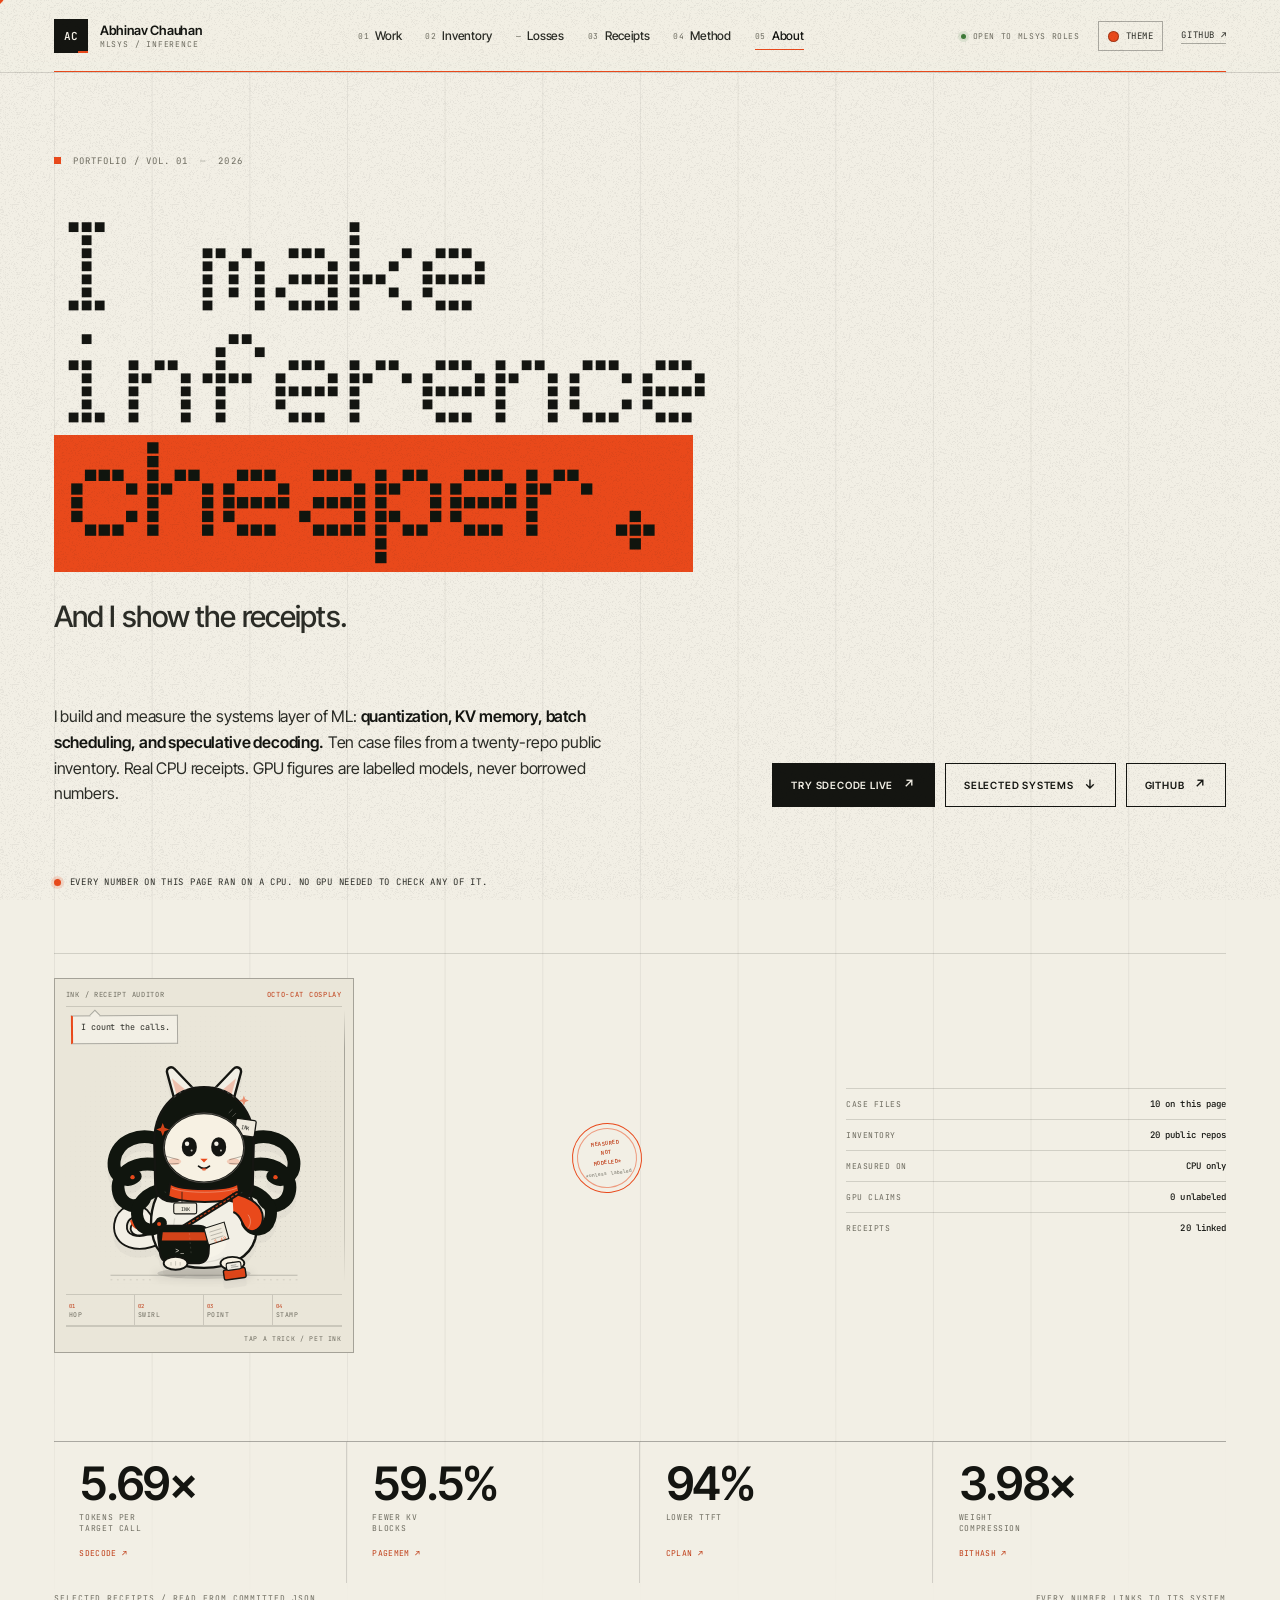
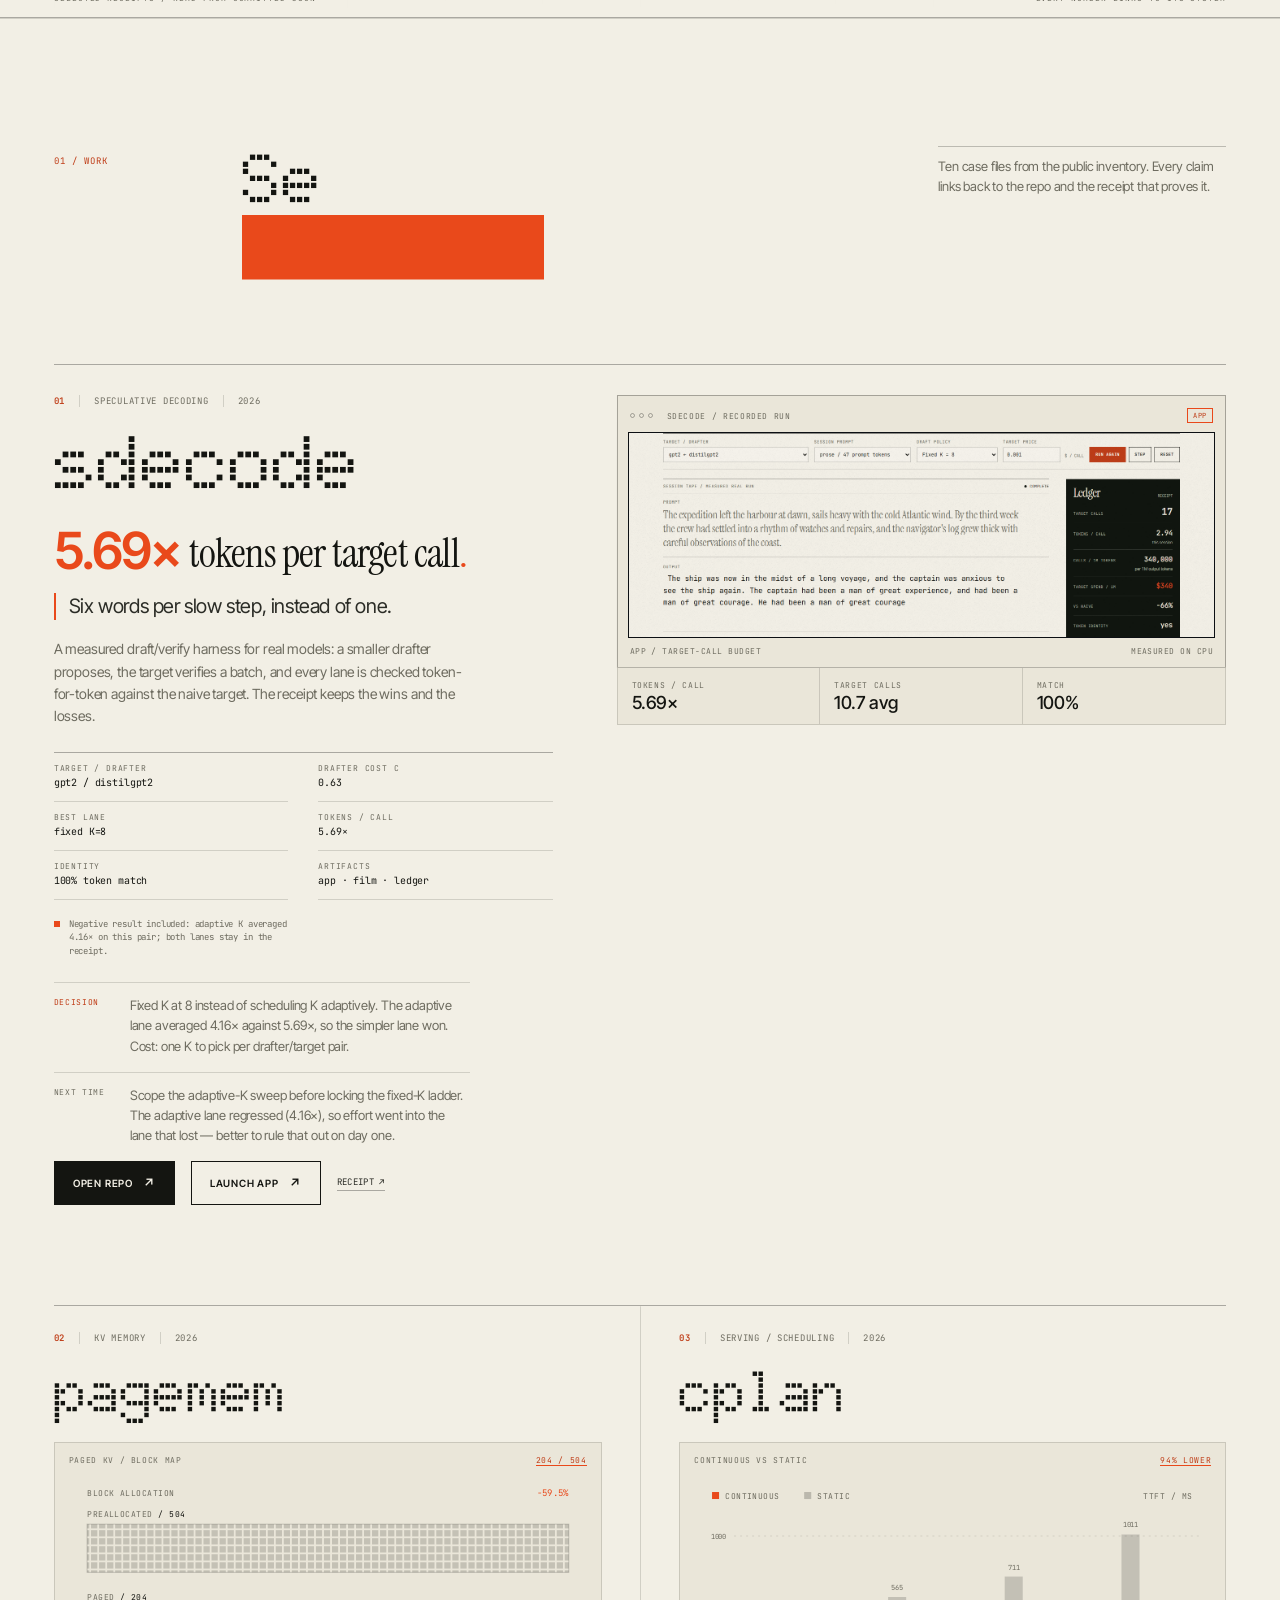
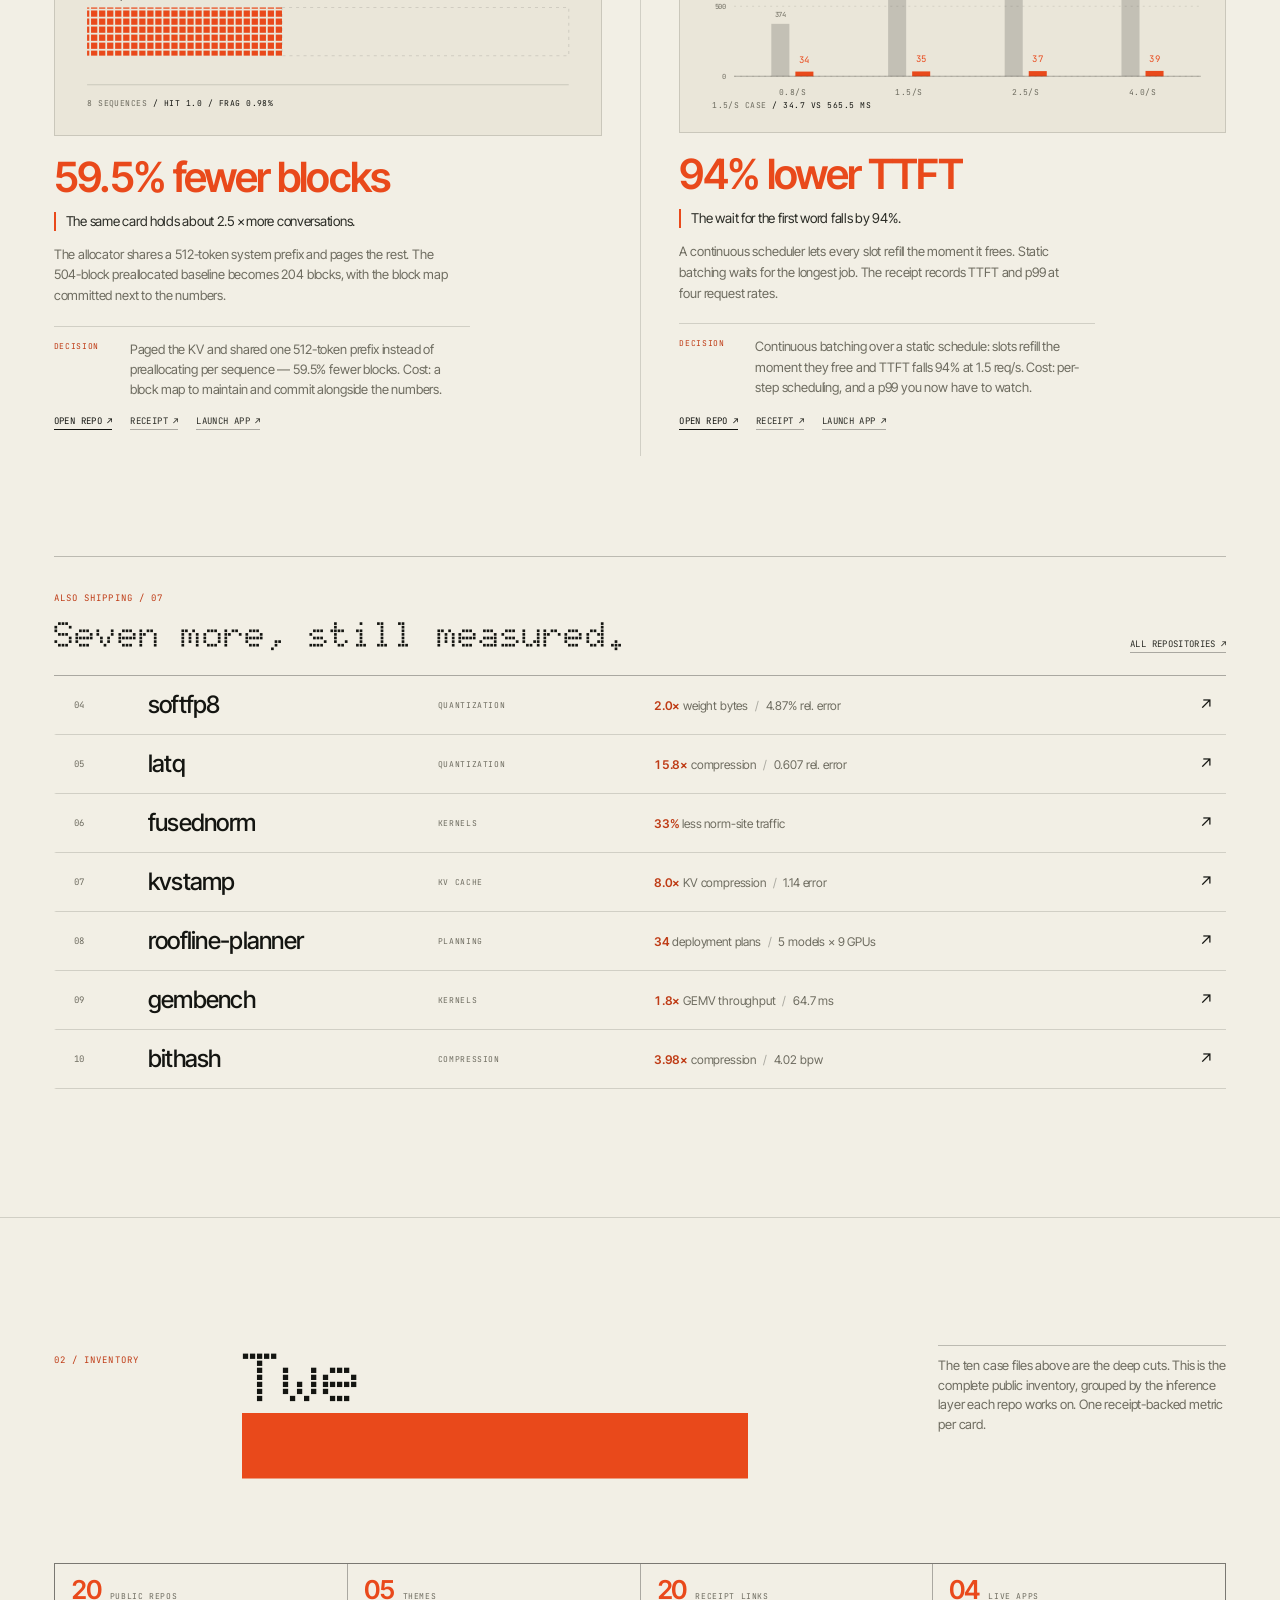
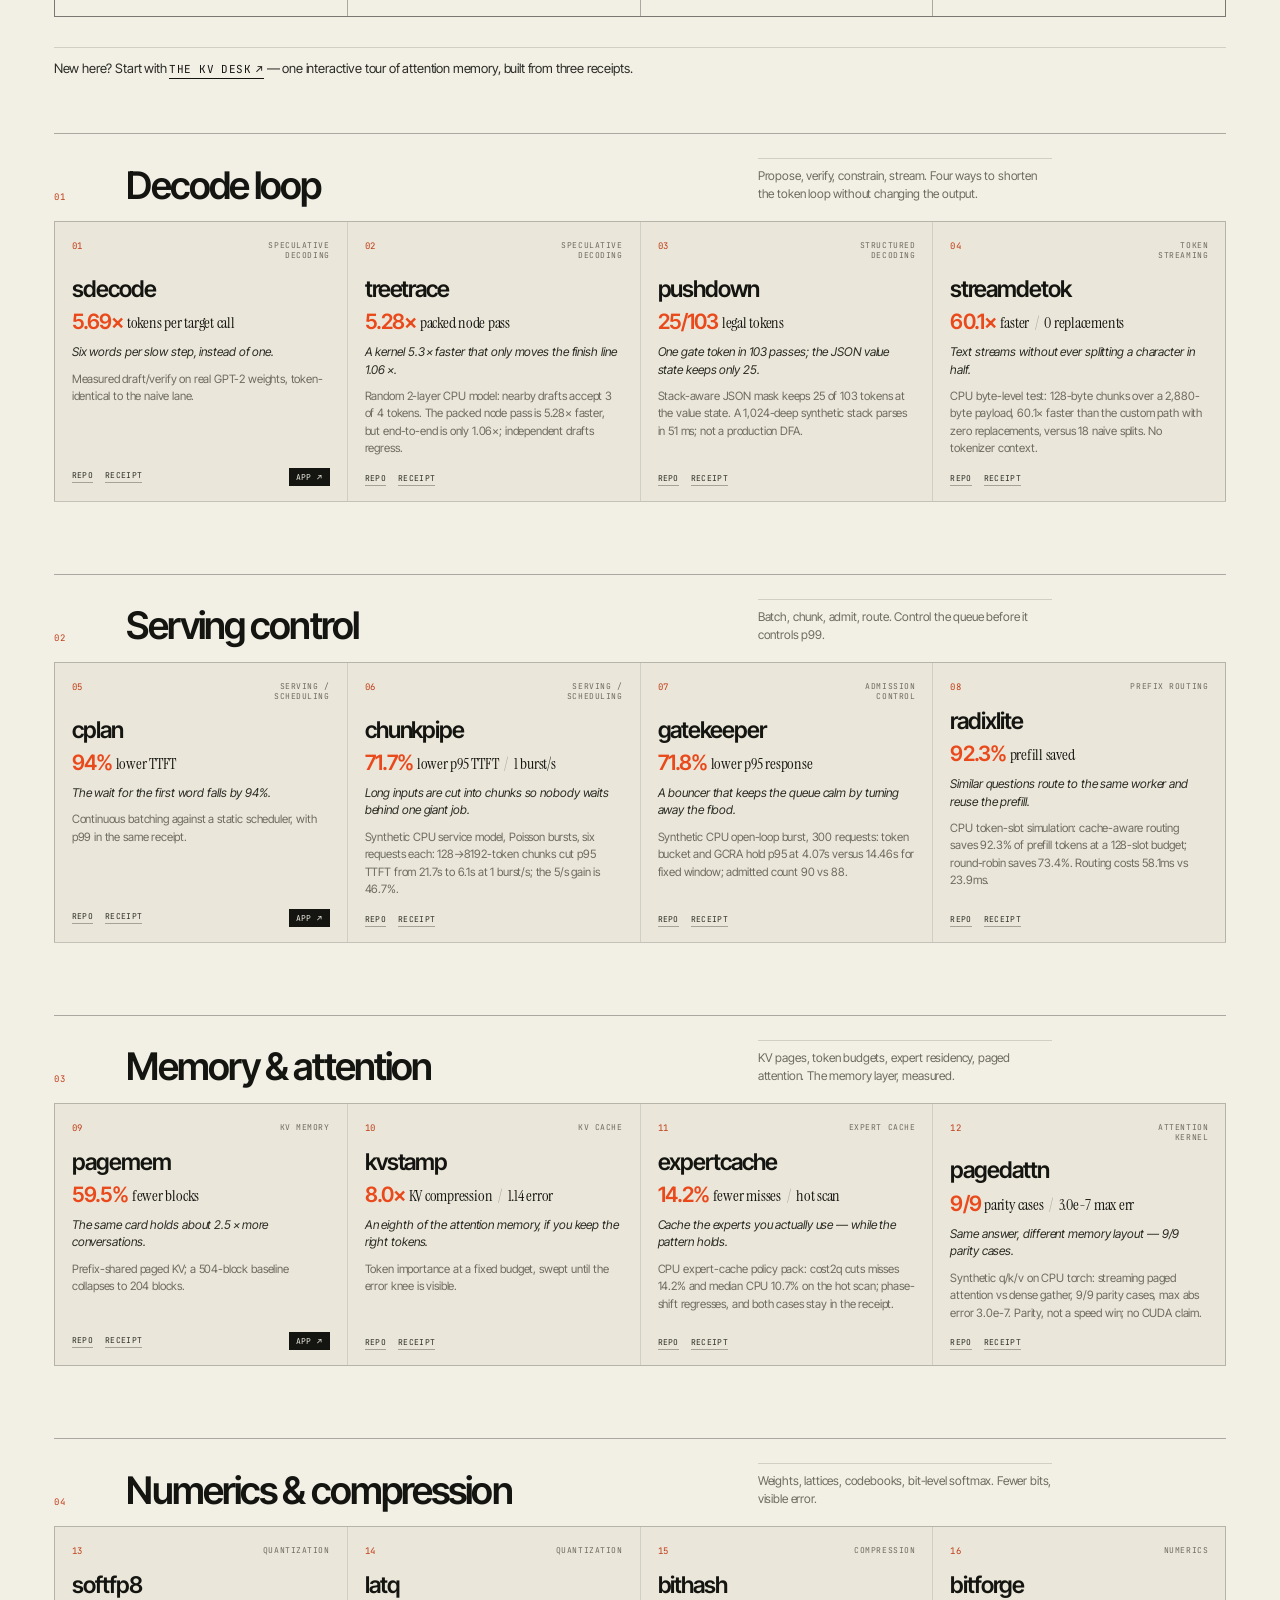
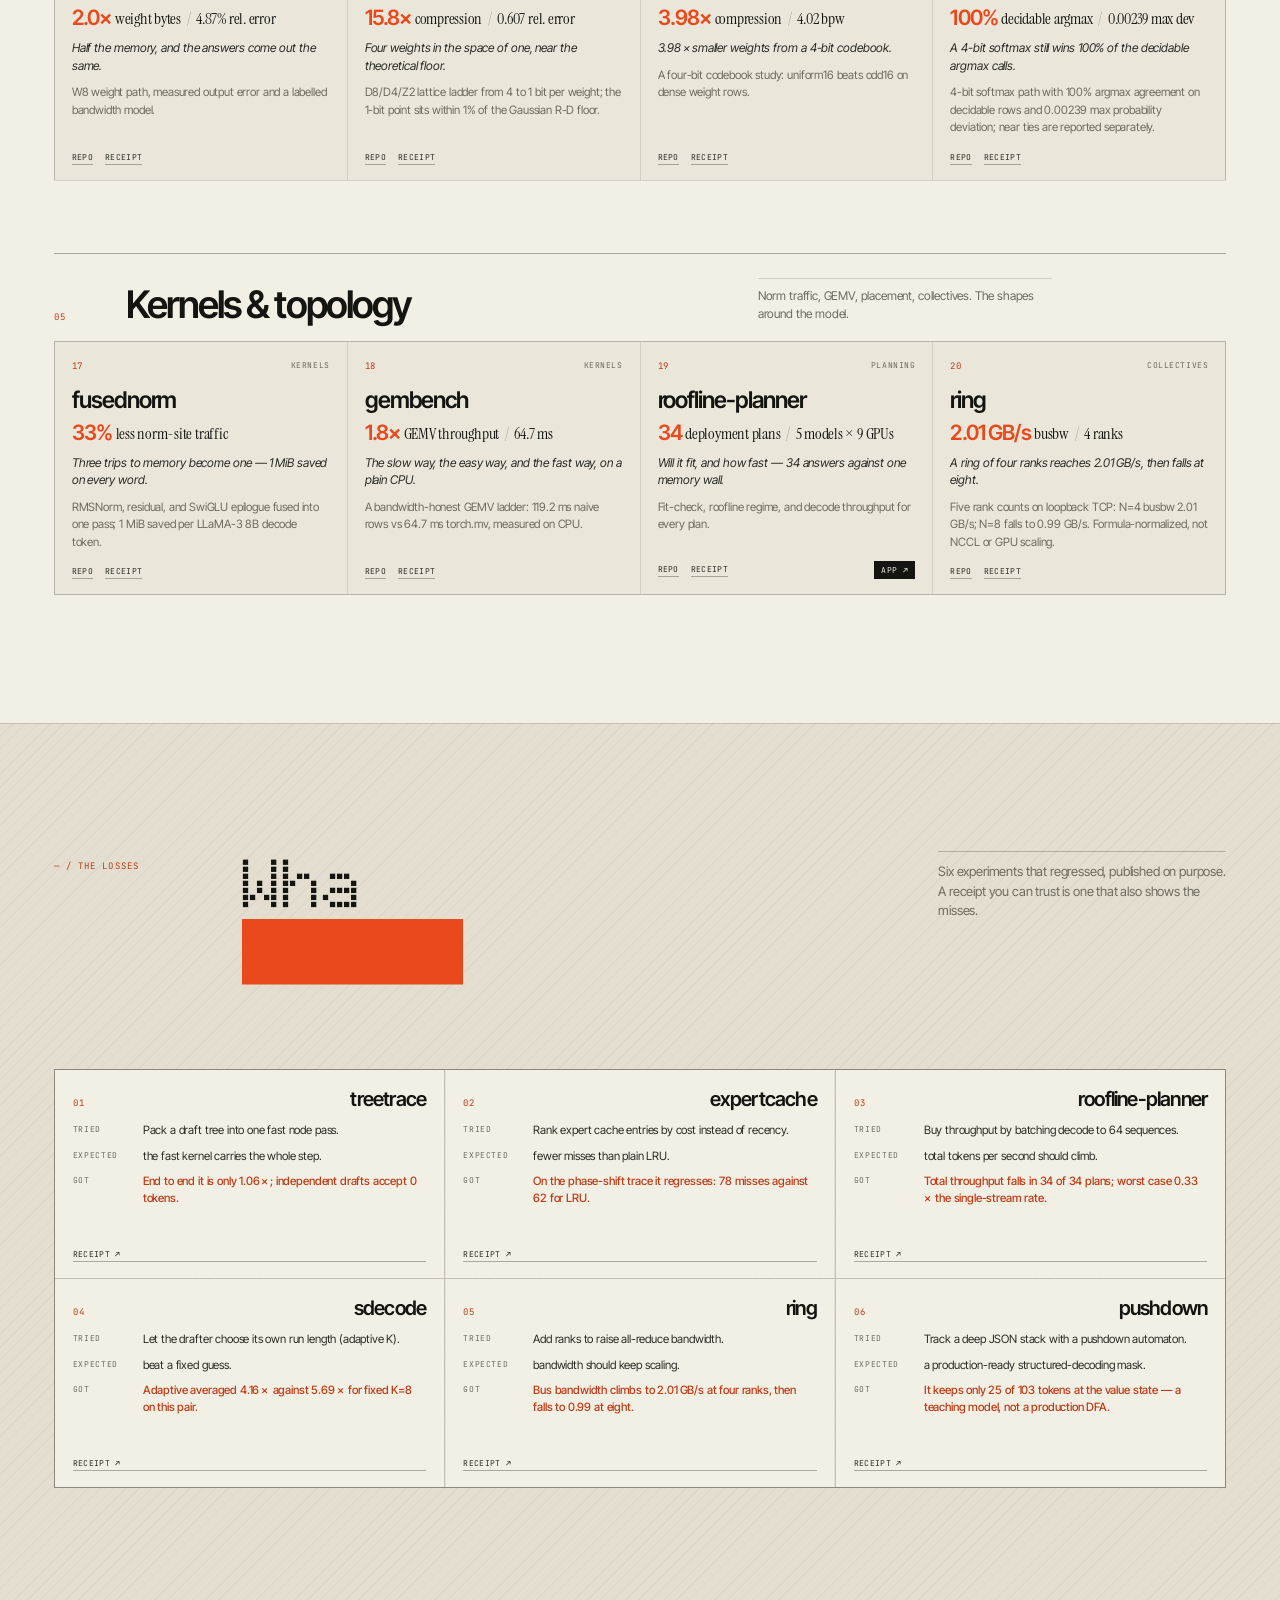
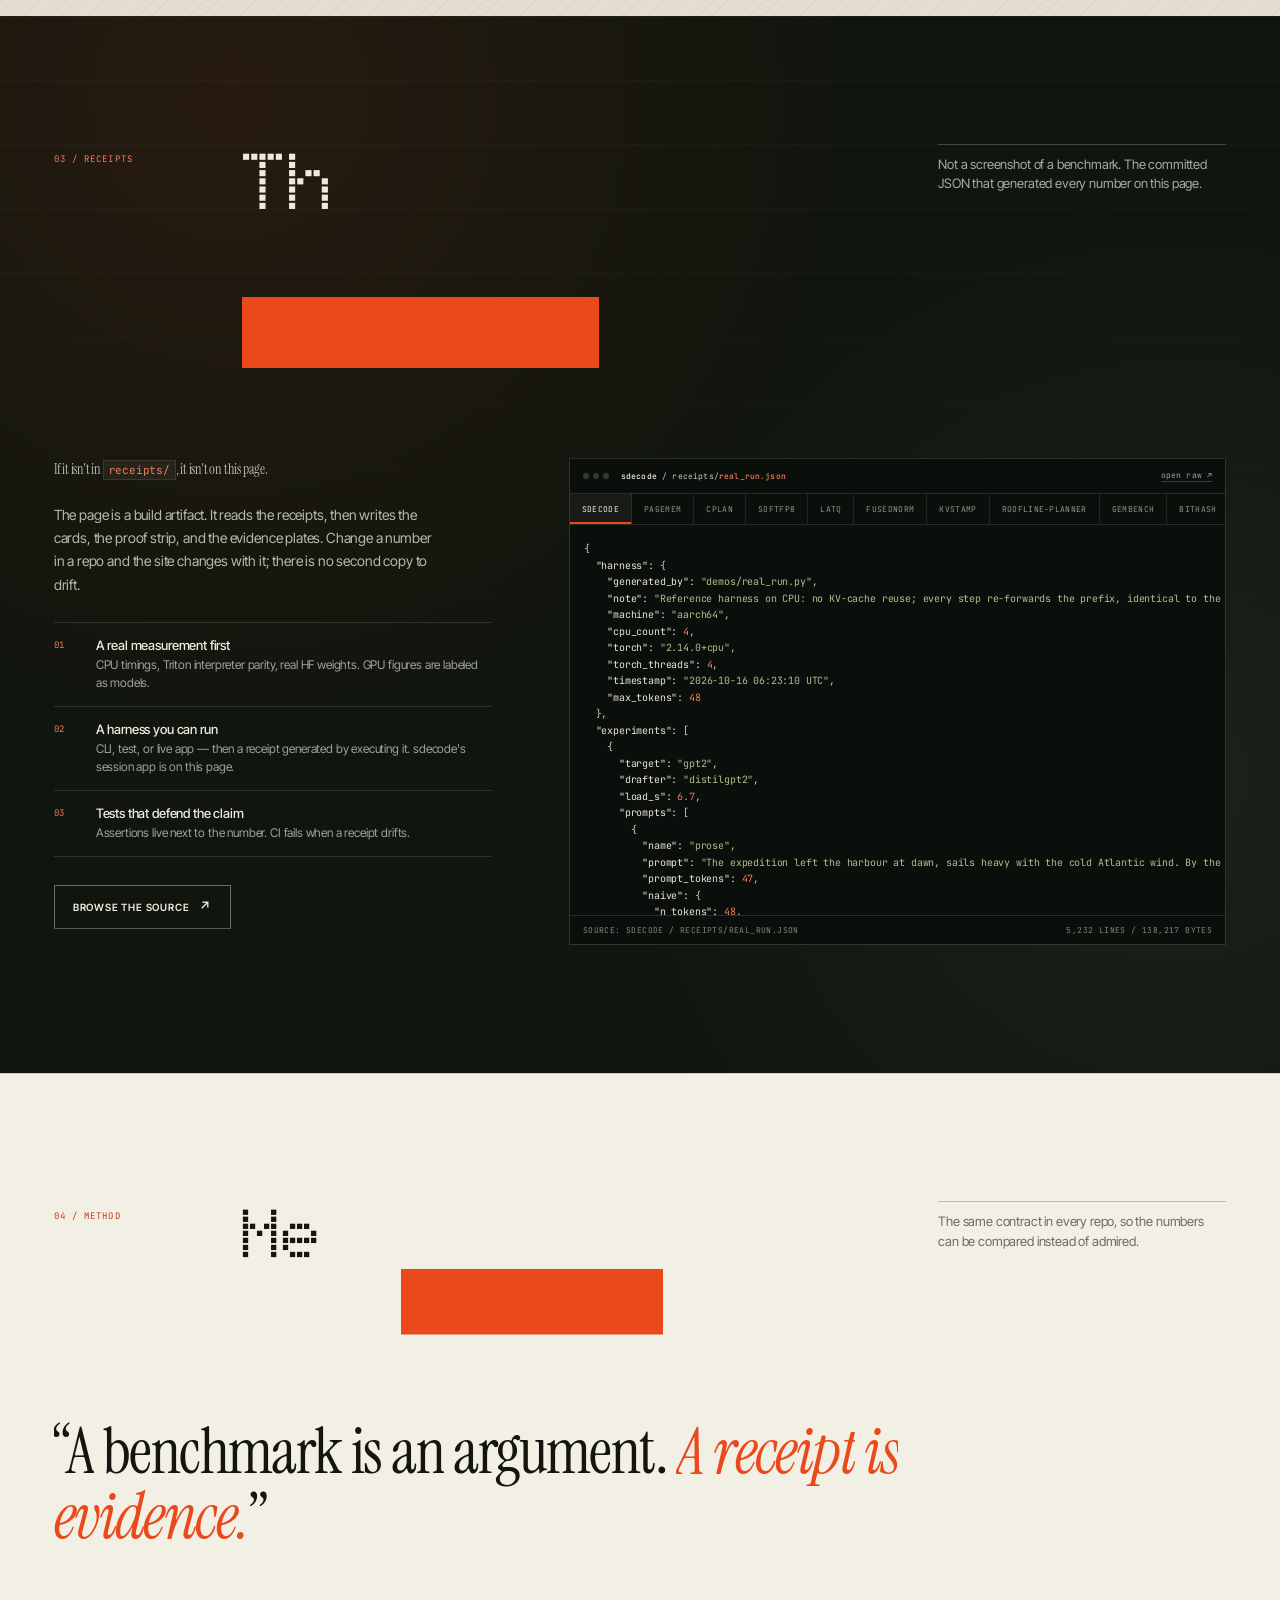
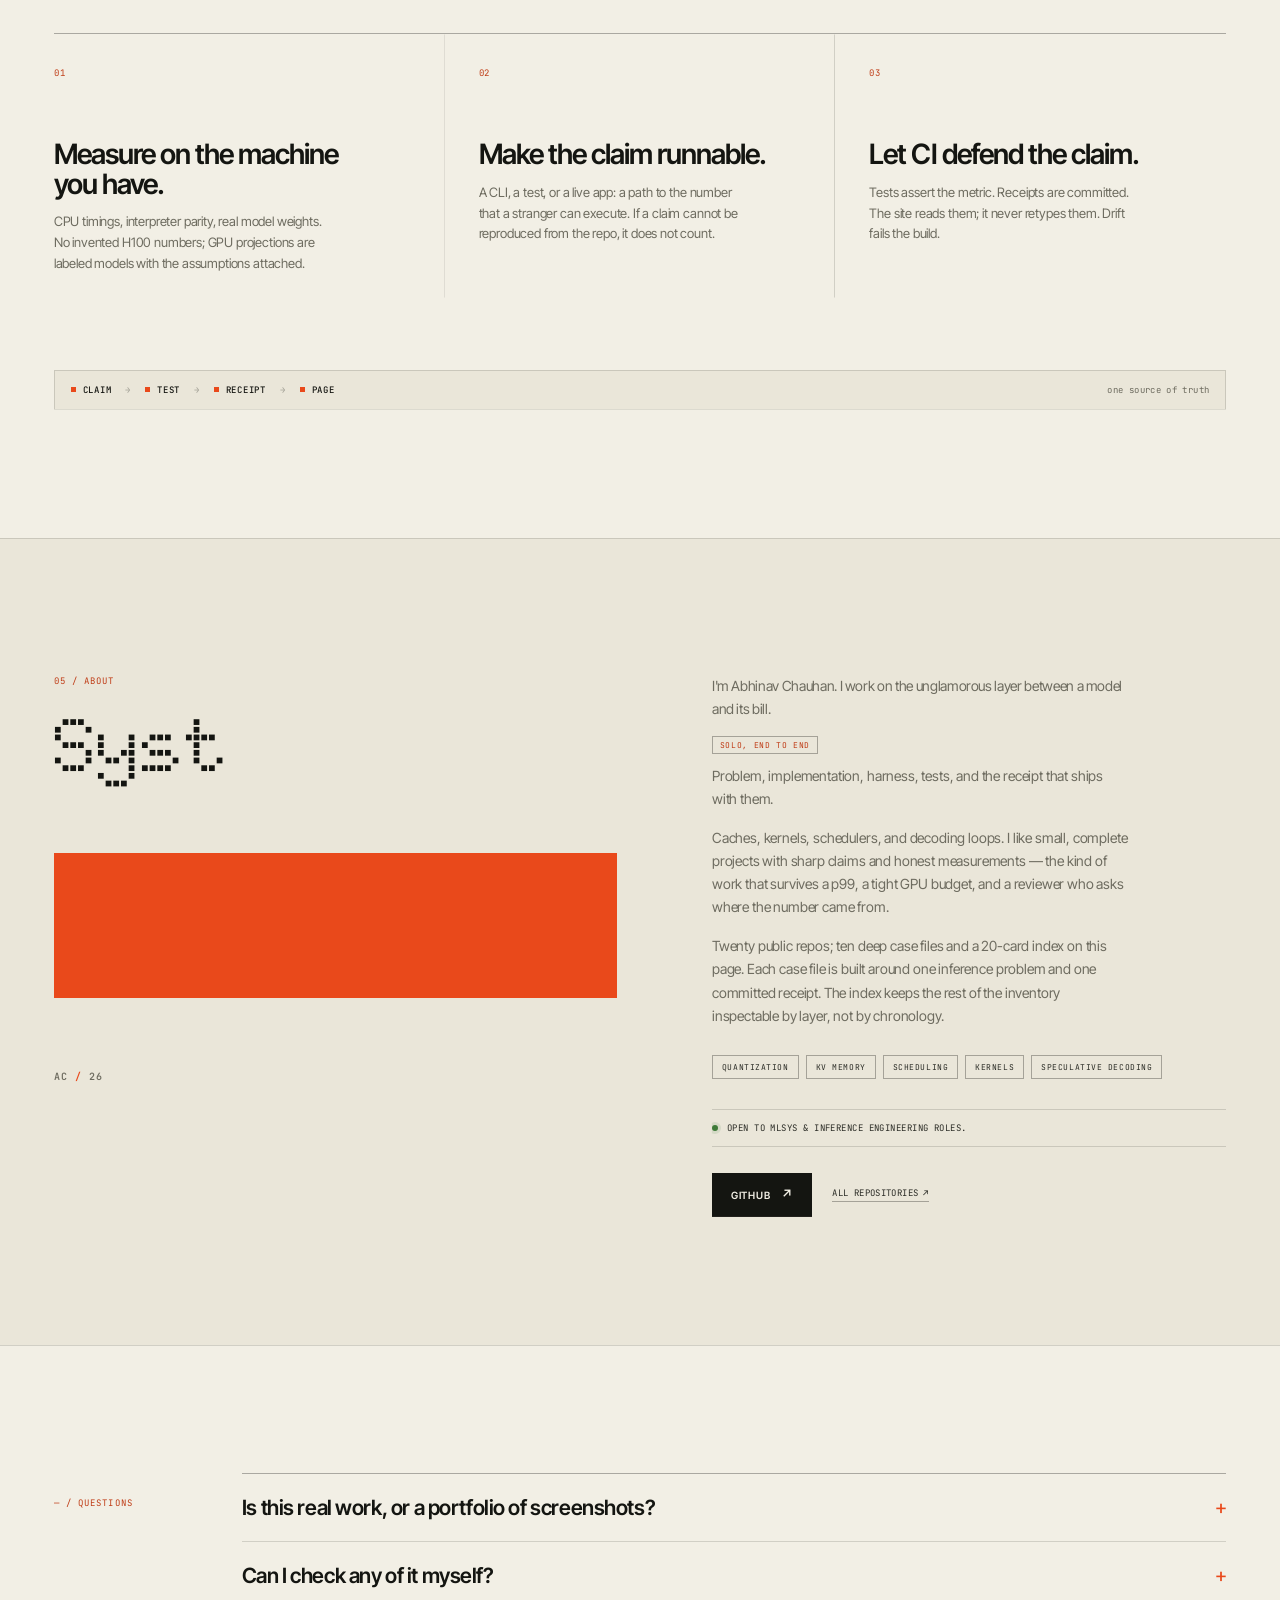
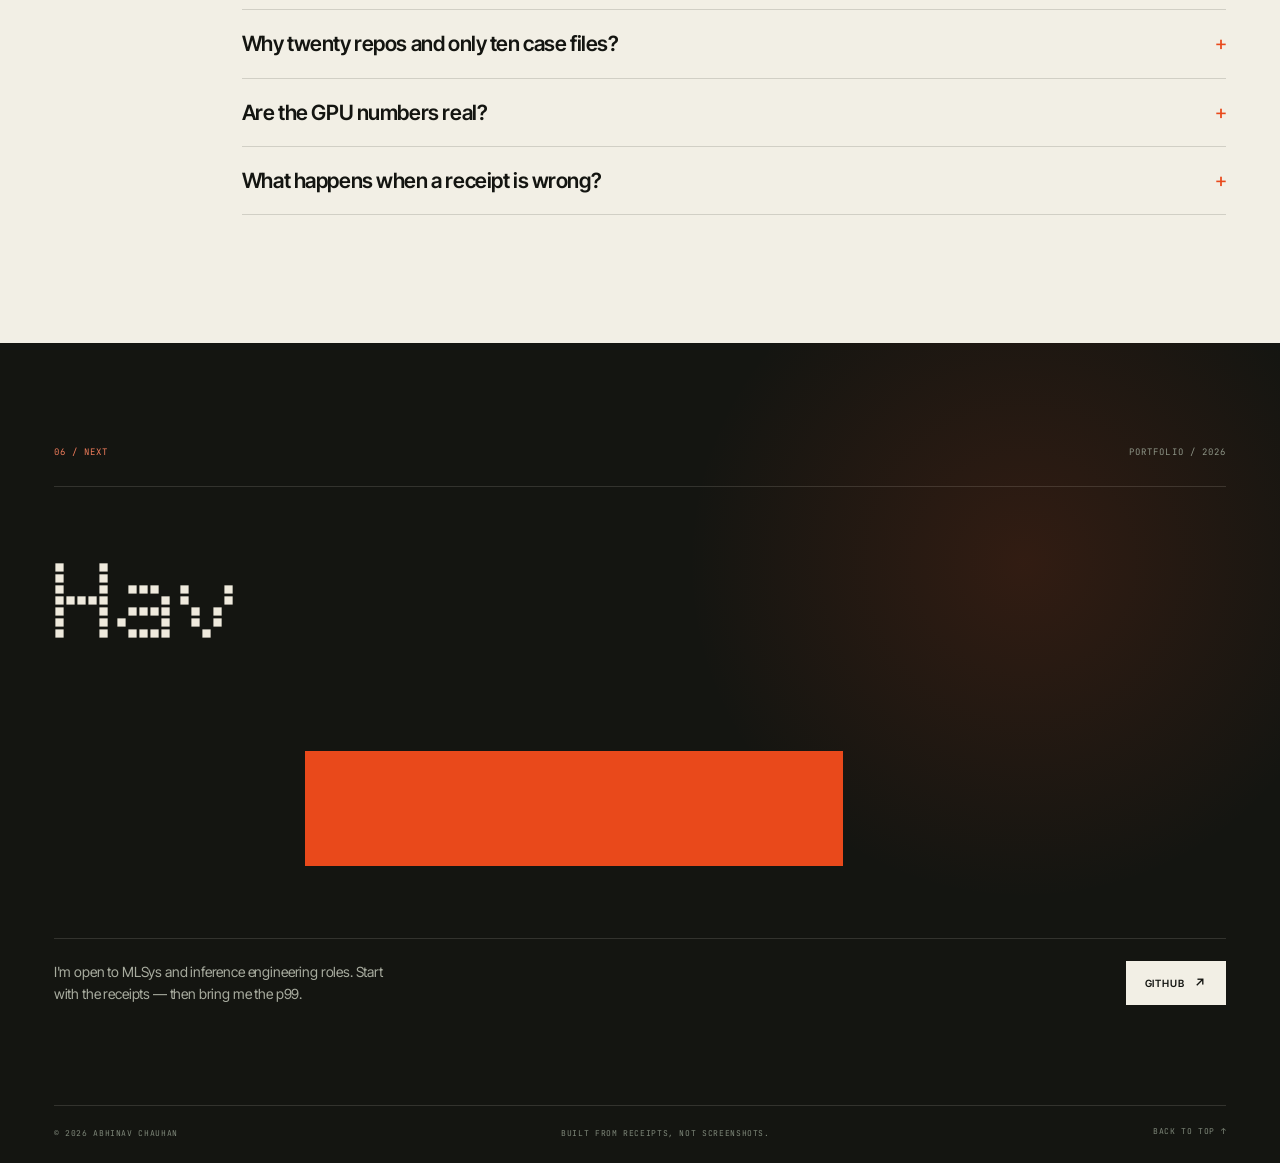
==== commit e321b526: "Unify headings on upright Doto 700 with the accent-fill marker Headings now speak in one voice inste" ====
--- a/index.html
+++ b/index.html
@@ -117,7 +117,8 @@
           <div class="hero-bottom">
             <p class="lede">I build and measure the systems layer of ML: <strong>quantization, KV memory, batch scheduling, and speculative decoding.</strong> Ten case files from a twenty-repo public inventory. Real CPU receipts. GPU figures are labelled models, never borrowed numbers.</p>
             <div class="hero-actions">
-              <a class="btn btn-ink" href="#work">Selected systems <span aria-hidden="true">↓</span></a>
+              <a class="btn btn-ink" href="app/sdecode/index.html" target="_blank" rel="noopener">Try sdecode live <span aria-hidden="true">↗</span></a>
+              <a class="btn btn-ghost" href="#work">Selected systems <span aria-hidden="true">↓</span></a>
               <a class="btn btn-ghost" href="https://github.com/DastanZar" target="_blank" rel="noopener">GitHub <span aria-hidden="true">↗</span></a>
             </div>
             <p class="hero-nogpu"><span class="hero-nogpu-dot" aria-hidden="true"></span>Every number on this page ran on a CPU. No GPU needed to check any of it.</p>
@@ -359,6 +360,8 @@
       <div class="spec"><dt>ARTIFACTS</dt><dd>app · film · ledger</dd></div>
     </dl>
     <p class="case-note"><span class="note-mark"></span> Negative result included: adaptive K averaged 4.16× on this pair; both lanes stay in the receipt.</p>
+    <p class="case-decision"><b>Decision</b><span>Fixed K at 8 instead of scheduling K adaptively. The adaptive lane averaged 4.16× against 5.69×, so the simpler lane won. Cost: one K to pick per drafter/target pair.</span></p>
+    <p class="case-reflect"><b>Next time</b><span>Scope the adaptive-K sweep before locking the fixed-K ladder. The adaptive lane regressed (4.16×), so effort went into the lane that lost — better to rule that out on day one.</span></p>
     <div class="case-links">
       <a class="btn btn-ink" href="https://github.com/DastanZar/sdecode" target="_blank" rel="noopener">Open repo <span aria-hidden="true">↗</span></a>
       <a class="btn btn-ghost" href="app/sdecode/index.html" target="_blank" rel="noopener">Launch app <span aria-hidden="true">↗</span></a>
@@ -406,6 +409,7 @@
   <p class="case-claim"><strong>59.5% fewer blocks</strong></p>
   <p class="case-so">The same card holds about 2.5&thinsp;&times;&thinsp;more conversations.</p>
   <p class="case-desc">The allocator shares a 512-token system prefix and pages the rest. The 504-block preallocated baseline becomes 204 blocks, with the block map committed next to the numbers.</p>
+  <p class="case-decision"><b>Decision</b><span>Paged the KV and shared one 512-token prefix instead of preallocating per sequence — 59.5% fewer blocks. Cost: a block map to maintain and commit alongside the numbers.</span></p>
   <div class="case-links">
     <a class="text-link strong" href="https://github.com/DastanZar/pagemem" target="_blank" rel="noopener">Open repo <span aria-hidden="true">↗</span></a>
     <a class="text-link" href="https://github.com/DastanZar/pagemem/blob/main/receipts/receipt.json" target="_blank" rel="noopener">receipt <span aria-hidden="true">↗</span></a>
@@ -434,6 +438,7 @@
   <p class="case-claim"><strong>94% lower TTFT</strong></p>
   <p class="case-so">The wait for the first word falls by 94%.</p>
   <p class="case-desc">A continuous scheduler lets every slot refill the moment it frees. Static batching waits for the longest job. The receipt records TTFT and p99 at four request rates.</p>
+  <p class="case-decision"><b>Decision</b><span>Continuous batching over a static schedule: slots refill the moment they free and TTFT falls 94% at 1.5 req/s. Cost: per-step scheduling, and a p99 you now have to watch.</span></p>
   <div class="case-links">
     <a class="text-link strong" href="https://github.com/DastanZar/cplan" target="_blank" rel="noopener">Open repo <span aria-hidden="true">↗</span></a>
     <a class="text-link" href="https://github.com/DastanZar/cplan/blob/main/receipts/receipt.json" target="_blank" rel="noopener">receipt <span aria-hidden="true">↗</span></a>
@@ -899,7 +904,7 @@
     <div class="wrap">
       <div class="section-head section-head-dark reveal">
         <div class="section-index">03 / RECEIPTS</div>
-        <h2 class="section-title serif-title" data-tw>The receipt is the <em>résumé.</em></h2>
+        <h2 class="section-title title-band" data-tw>The receipt is the <em>résumé.</em></h2>
         <p class="section-note">Not a screenshot of a benchmark. The committed JSON that generated every number on this page.</p>
       </div>
       <div class="receipt-grid">
@@ -971,6 +976,7 @@
       </div>
       <div class="about-copy reveal">
         <p class="about-lede">I'm Abhinav Chauhan. I work on the unglamorous layer between a model and its bill.</p>
+        <p class="about-role"><b>Solo, end to end</b><span>Problem, implementation, harness, tests, and the receipt that ships with them.</span></p>
         <p>Caches, kernels, schedulers, and decoding loops. I like small, complete projects with sharp claims and honest measurements — the kind of work that survives a p99, a tight GPU budget, and a reviewer who asks where the number came from.</p>
         <p>Twenty public repos; ten deep case files and a 20-card index on this page. Each case file is built around one inference problem and one committed receipt. The index keeps the rest of the inventory inspectable by layer, not by chronology.</p>
         <div class="focus" aria-label="Focus areas">
@@ -984,6 +990,34 @@
       </div>
     </div>
   </section>
+
+  <section class="section faq" id="faq">
+    <div class="wrap faq-list">
+      <div class="section-index">— / QUESTIONS</div>
+      <div class="faq-items">
+        <details class="faq-item">
+          <summary>Is this real work, or a portfolio of screenshots?</summary>
+          <p>Neither. Every number on this page is read from a committed JSON file at build time, and the console in the receipts section is that file, not a picture of one. If a number is not in <code>receipts/</code>, it is not on the page.</p>
+        </details>
+        <details class="faq-item">
+          <summary>Can I check any of it myself?</summary>
+          <p>Yes. Everything here ran on a CPU. Clone a repo, run the harness, and compare against the committed receipt — no GPU is needed to reproduce a single claim on this page.</p>
+        </details>
+        <details class="faq-item">
+          <summary>Why twenty repos and only ten case files?</summary>
+          <p>Ten are the deep cuts: one problem and one receipt each. The twenty-card index covers the full public inventory, grouped by the inference layer each repo works on, with one measured metric per card.</p>
+        </details>
+        <details class="faq-item">
+          <summary>Are the GPU numbers real?</summary>
+          <p>They are labelled models, not measurements. Where a figure needed a GPU, it is shown with its assumptions attached, and the method section says so. Measured means CPU-measured.</p>
+        </details>
+        <details class="faq-item">
+          <summary>What happens when a receipt is wrong?</summary>
+          <p>Tests assert the metric next to the number, and the build fails when a receipt drifts. The experiments that regressed are published too — that is the losses section. A receipt worth trusting is one that shows the misses as well.</p>
+        </details>
+      </div>
+    </div>
+  </section>
 </main>
 
 <section class="outro">
--- a/styles.css
+++ b/styles.css
@@ -13,6 +13,12 @@
   --line-strong: rgba(20, 21, 17, 0.32);
   --accent: #e9491b;
   --accent-dark: color-mix(in srgb, var(--accent) 82%, #000000);
+
+  /* Text that sits ON the accent fill. Fixed dark on purpose: when the accent
+     is the surface, --paper is no longer the right foreground (light accents
+     like lime/sage/cyan fall to ~1.3:1 against cream). Worst case across all
+     eight accents with the raw accent fill is 4.78:1. */
+  --on-accent: #10150e;
   --green: #10150e;
   --green-2: #171d14;
   --cream: #efeadd;
@@ -397,7 +403,7 @@
   color: var(--ink);
   font-family: var(--display);
   font-size: clamp(46px, 10.2vw, 142px);
-  font-weight: 650;
+  font-weight: 700;
   letter-spacing: -0.035em;
   line-height: 0.86;
 }
@@ -409,19 +415,23 @@
   margin-bottom: -0.06em;
 }
 
-.hero h1 .line:nth-child(2) {
-  padding-bottom: 0.14em;
-  margin-bottom: -0.14em;
-}
-
+/* The accent word is a marker block: Doto set upright and heavy on a solid
+   accent fill. It replaces the serif italic, which had no bold to give and so
+   read as a thinner, unrelated voice beside Doto.
+   The asymmetric padding is measured, not stylistic. Doto's ink sits low in
+   its em box, so an even pad lets the p-descender escape the fill. At
+   line-height 0.8, 0 top + 0.195em bottom centres the word in the band (9px
+   even margin at 142px) with no clipping and a tight one-line rhythm. */
 .hero h1 em {
   display: inline-block;
-  padding-right: 0.04em;
-  color: var(--accent);
-  font-family: var(--serif);
+  padding: 0 0.12em 0.195em;
+  margin-right: 0.06em;
+  background: var(--accent);
+  color: var(--on-accent);
+  font-family: var(--display);
   font-size: 1.05em;
-  font-style: italic;
-  font-weight: 400;
+  font-style: normal;
+  font-weight: 800;
   letter-spacing: -0.045em;
   line-height: 0.8;
 }
@@ -819,17 +829,32 @@
 .section-title {
   margin: 0;
   color: var(--ink);
-  font: 600 clamp(38px, 5.5vw, 76px) / 0.94 var(--display);
+  font: 700 clamp(38px, 5.5vw, 76px) / 0.94 var(--display);
   letter-spacing: -0.03em;
   text-wrap: balance;
 }
 
-.section-title em {
-  color: var(--accent);
-  font-family: var(--serif);
-  font-style: italic;
-  font-weight: 400;
-  letter-spacing: -0.02em;
+/* One voice per heading: the accent word is upright Doto on a solid accent
+   fill, the same marker block as the hero (see .hero h1 em for why the padding
+   is asymmetric and measured, not stylistic). Upright only — Doto has no
+   italic, and the Instrument Serif italic read as a second, thinner voice
+   inside a dot-matrix line. The serif tier is kept for statements and
+   pull-quotes (see .method-quote), not for headings. 700 is the heading
+   weight; the marker sits at 800 so the fill reads as one solid block. */
+.section-title em,
+.about-intro h2 em,
+.outro h2 em {
+  display: inline-block;
+  padding: 0 0.12em 0.195em;
+  margin-right: 0.06em;
+  background: var(--accent);
+  color: var(--on-accent);
+  font-family: var(--display);
+  font-size: 1.05em;
+  font-style: normal;
+  font-weight: 800;
+  letter-spacing: -0.045em;
+  line-height: 0.8;
 }
 
 .section-note {
@@ -885,7 +910,7 @@
   margin: 20px 0 0;
   color: var(--ink);
   font-family: var(--display);
-  font-weight: 600;
+  font-weight: 700;
   letter-spacing: -0.03em;
 }
 
@@ -969,6 +994,36 @@
   flex: 0 0 auto;
   margin-top: 3px;
   background: var(--accent);
+}
+
+/* Judgment, one line each: which way the call went and what it cost, and on
+   the featured case what would be done differently. The reader's question is
+   "why this and not that", not "tell me more". */
+.case-decision,
+.case-reflect {
+  display: grid;
+  max-width: 52ch;
+  grid-template-columns: 64px 1fr;
+  gap: 12px;
+  margin: 0 0 16px;
+  padding-top: 12px;
+  border-top: 1px solid var(--line);
+  color: var(--muted);
+  font-size: 13px;
+  line-height: 1.55;
+}
+
+.case-decision b,
+.case-reflect b {
+  padding-top: 2px;
+  color: var(--accent-dark);
+  font: 8px var(--mono);
+  letter-spacing: 0.08em;
+  text-transform: uppercase;
+}
+
+.case-reflect b {
+  color: var(--muted);
 }
 
 .case-links {
@@ -1218,7 +1273,7 @@
 .also-title h3 {
   margin: 10px 0 0;
   color: var(--ink);
-  font: 600 clamp(24px, 3vw, 36px) / 1 var(--display);
+  font: 700 clamp(24px, 3vw, 36px) / 1 var(--display);
   letter-spacing: -0.02em;
 }
 
@@ -1655,15 +1710,10 @@
   color: var(--band-muted-3);
 }
 
-.serif-title {
+.title-band {
   color: var(--band-fg);
-  font: 400 clamp(46px, 6.4vw, 92px) / 0.92 var(--serif);
-  letter-spacing: -0.02em;
-}
-
-.serif-title em {
-  color: var(--accent);
-  font-style: italic;
+  font: 700 clamp(46px, 6.4vw, 92px) / 0.92 var(--display);
+  letter-spacing: -0.03em;
 }
 
 .receipt-grid {
@@ -2020,13 +2070,9 @@
 .about-intro h2 {
   margin: 22px 0 0;
   color: var(--ink);
-  font: 400 clamp(42px, 6vw, 88px) / 0.94 var(--serif);
-  letter-spacing: -0.025em;
+  font: 700 clamp(42px, 6vw, 88px) / 0.94 var(--display);
+  letter-spacing: -0.03em;
   text-wrap: balance;
-}
-
-.about-intro h2 em {
-  color: var(--accent);
 }
 
 .about-mark {
@@ -2068,6 +2114,29 @@
   flex-wrap: wrap;
   gap: 7px;
   margin: 28px 0 30px;
+}
+
+/* Ownership, stated rather than inferred. */
+.about-role {
+  display: flex;
+  align-items: flex-start;
+  flex-wrap: wrap;
+  gap: 10px;
+  max-width: 52ch;
+  margin: 0 0 20px;
+  color: var(--ink-soft);
+  font-size: 13px;
+  line-height: 1.5;
+}
+
+.about-role b {
+  flex: 0 0 auto;
+  padding: 3px 7px;
+  border: 1px solid var(--line-strong);
+  color: var(--accent-dark);
+  font: 8px var(--mono);
+  letter-spacing: 0.08em;
+  text-transform: uppercase;
 }
 
 .focus span {
@@ -2112,6 +2181,76 @@
   flex-wrap: wrap;
   align-items: center;
   gap: 20px;
+}
+
+/* --------------------------------------------------------------------------
+   FAQ
+-------------------------------------------------------------------------- */
+.faq {
+  background: var(--paper);
+}
+
+.faq-list {
+  display: grid;
+  grid-template-columns: 140px minmax(0, 1fr);
+  gap: 0 clamp(20px, 4vw, 48px);
+  align-items: start;
+}
+
+.faq-list > .section-index {
+  padding-top: 24px;
+}
+
+.faq-items {
+  border-top: 1px solid var(--line-strong);
+}
+
+.faq-item {
+  border-bottom: 1px solid var(--line);
+}
+
+.faq-item summary {
+  display: flex;
+  cursor: pointer;
+  align-items: baseline;
+  justify-content: space-between;
+  gap: 20px;
+  padding: 20px 0;
+  color: var(--ink);
+  font: 600 clamp(16px, 1.7vw, 21px) / 1.3 var(--sans);
+  letter-spacing: -0.02em;
+  list-style: none;
+}
+
+.faq-item summary::-webkit-details-marker {
+  display: none;
+}
+
+.faq-item summary::after {
+  content: "+";
+  flex: 0 0 auto;
+  color: var(--accent);
+  font: 400 20px / 1 var(--mono);
+}
+
+.faq-item[open] summary::after {
+  content: "–";
+}
+
+.faq-item p {
+  max-width: 62ch;
+  margin: 0;
+  padding: 0 0 22px;
+  color: var(--muted);
+  font-size: 14px;
+  line-height: 1.65;
+}
+
+.faq-item code {
+  padding: 2px 5px;
+  border: 1px solid var(--line);
+  background: var(--paper-2);
+  font-size: 12px;
 }
 
 /* --------------------------------------------------------------------------
@@ -2167,13 +2306,9 @@
   max-width: 20ch;
   margin: clamp(32px, 5vw, 64px) 0 0;
   color: var(--band-fg);
-  font: 400 clamp(48px, 8.6vw, 132px) / 0.9 var(--serif);
+  font: 700 clamp(48px, 8.6vw, 132px) / 0.9 var(--display);
   letter-spacing: -0.03em;
   text-wrap: balance;
-}
-
-.outro h2 em {
-  color: var(--accent);
 }
 
 .outro-row {
@@ -2450,11 +2585,19 @@
     margin-top: 6px;
   }
 
+  .faq-list {
+    grid-template-columns: 1fr;
+  }
+
+  .faq-list > .section-index {
+    padding-top: 0;
+  }
+
   .section-title {
     font-size: clamp(38px, 8vw, 58px);
   }
 
-  .serif-title {
+  .title-band {
     font-size: clamp(44px, 9vw, 64px);
   }
 
@@ -2807,7 +2950,7 @@
     font-size: clamp(38px, 11vw, 50px);
   }
 
-  .serif-title {
+  .title-band {
     font-size: clamp(42px, 12vw, 56px);
   }
 
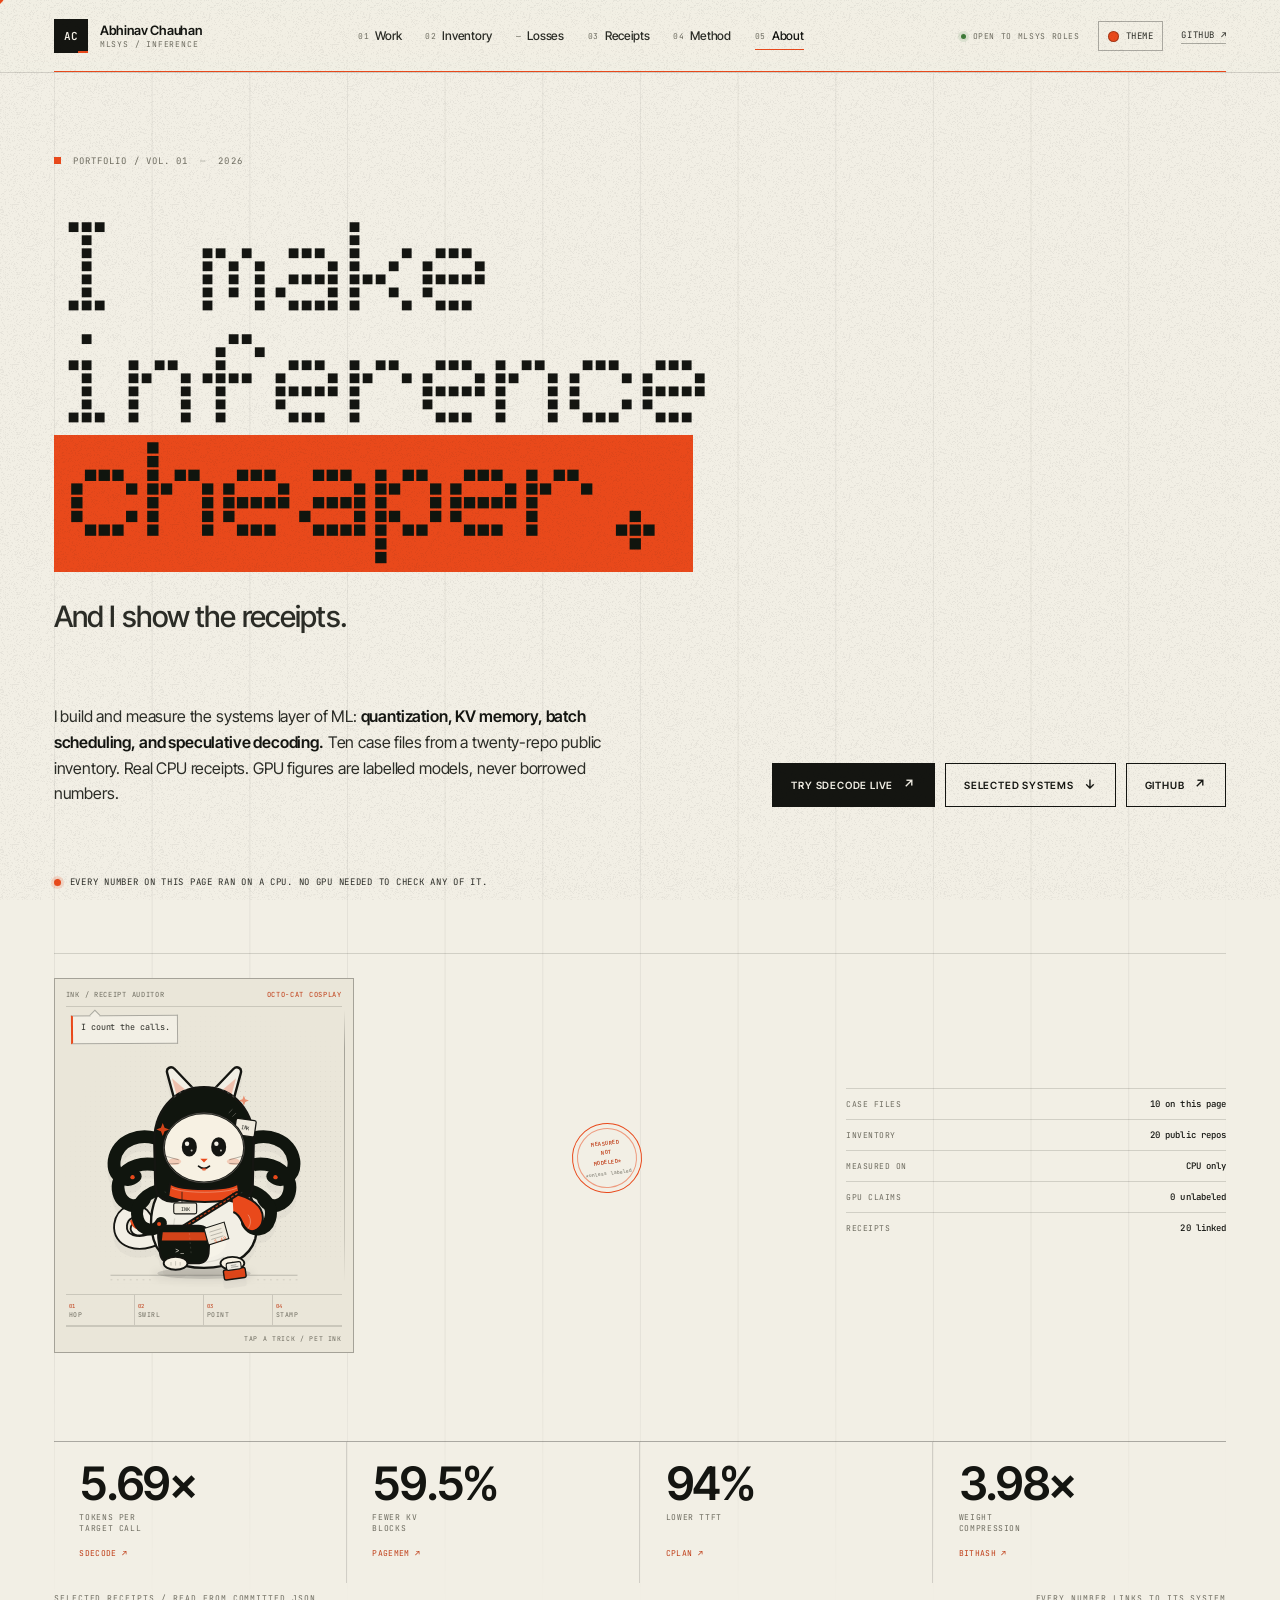
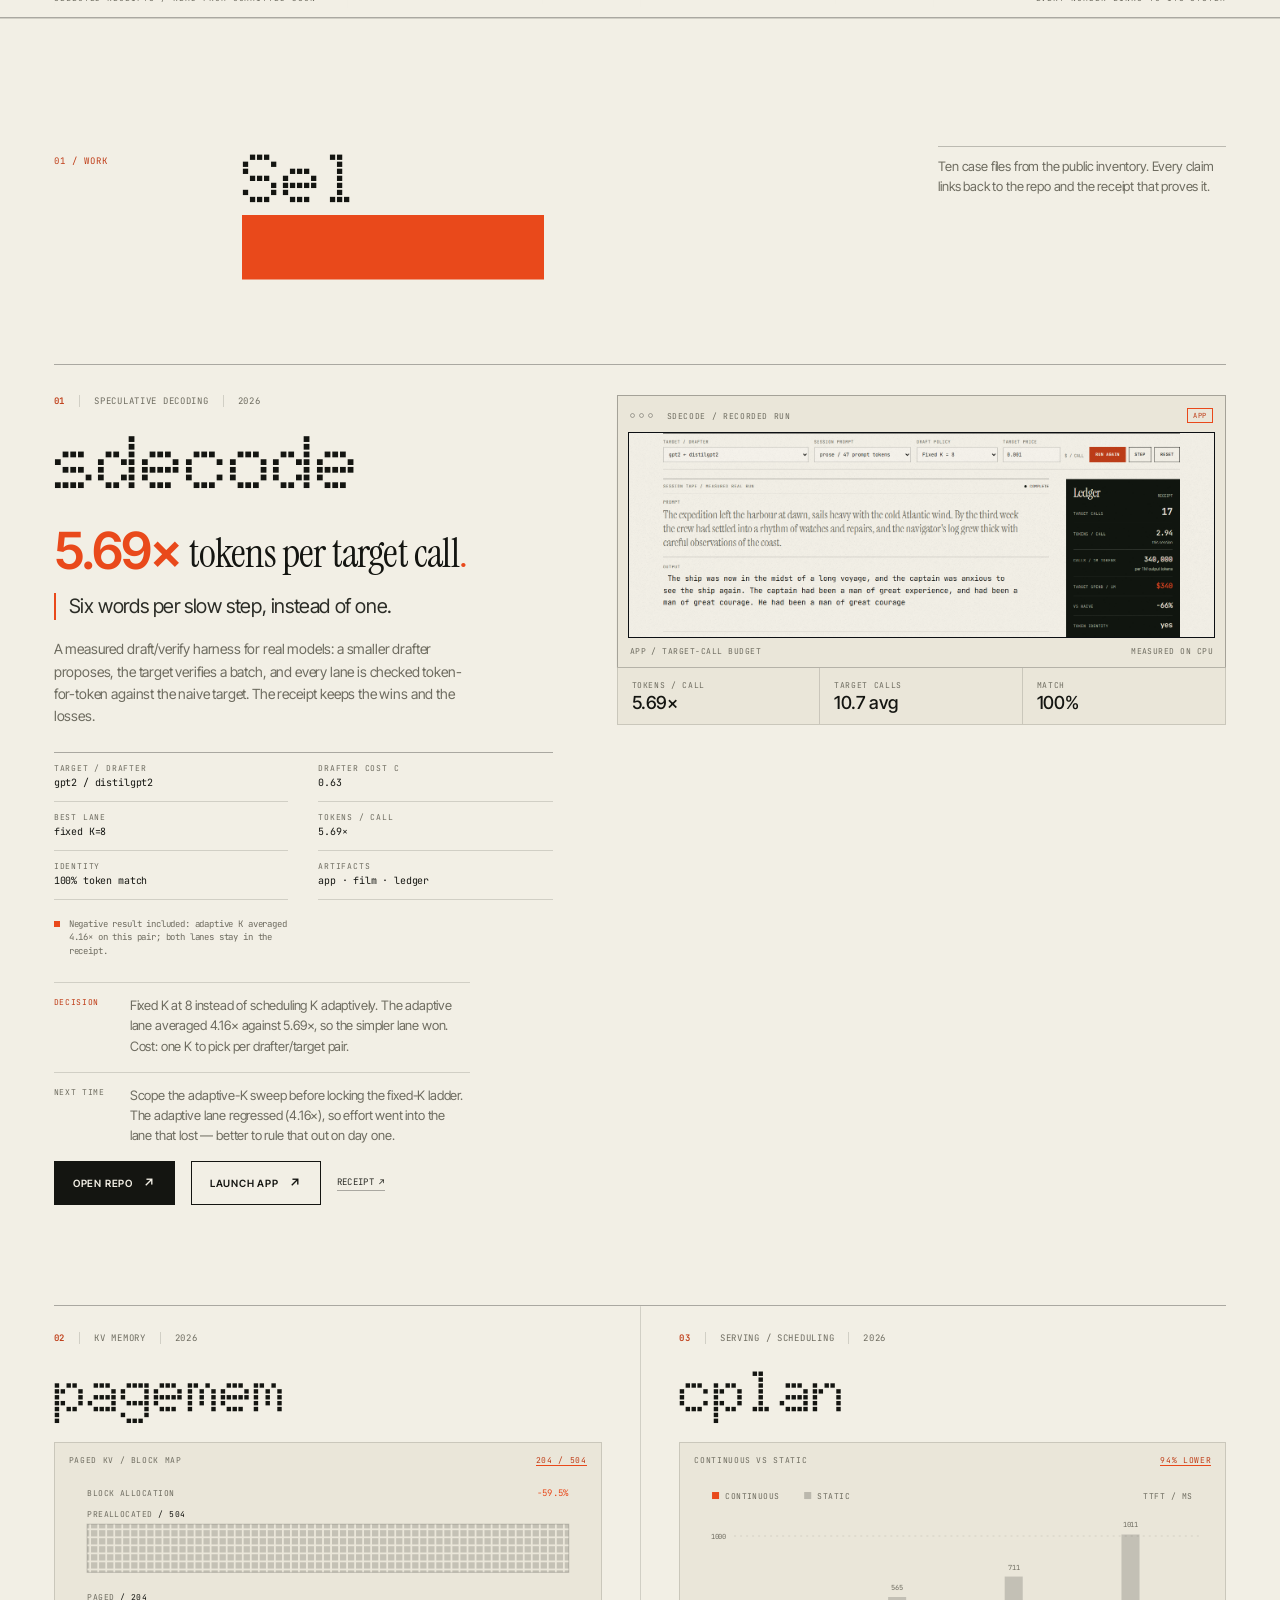
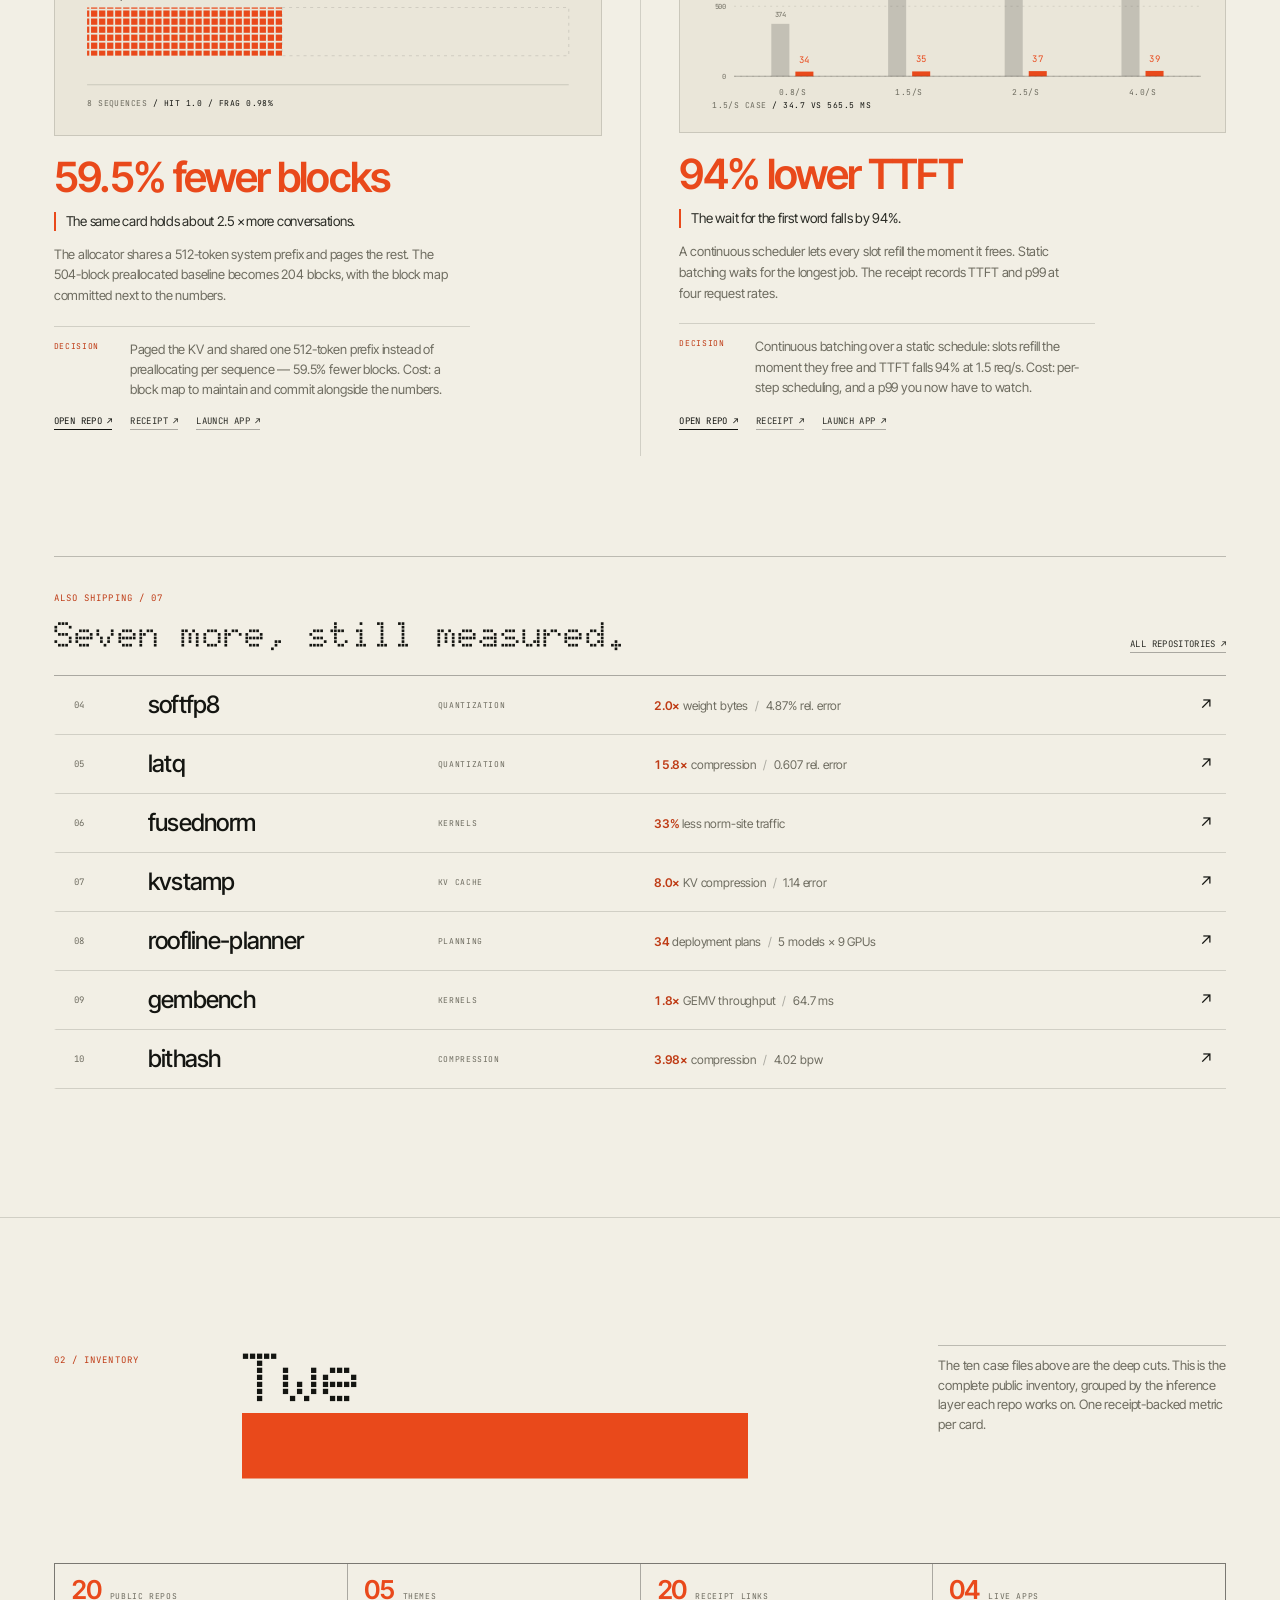
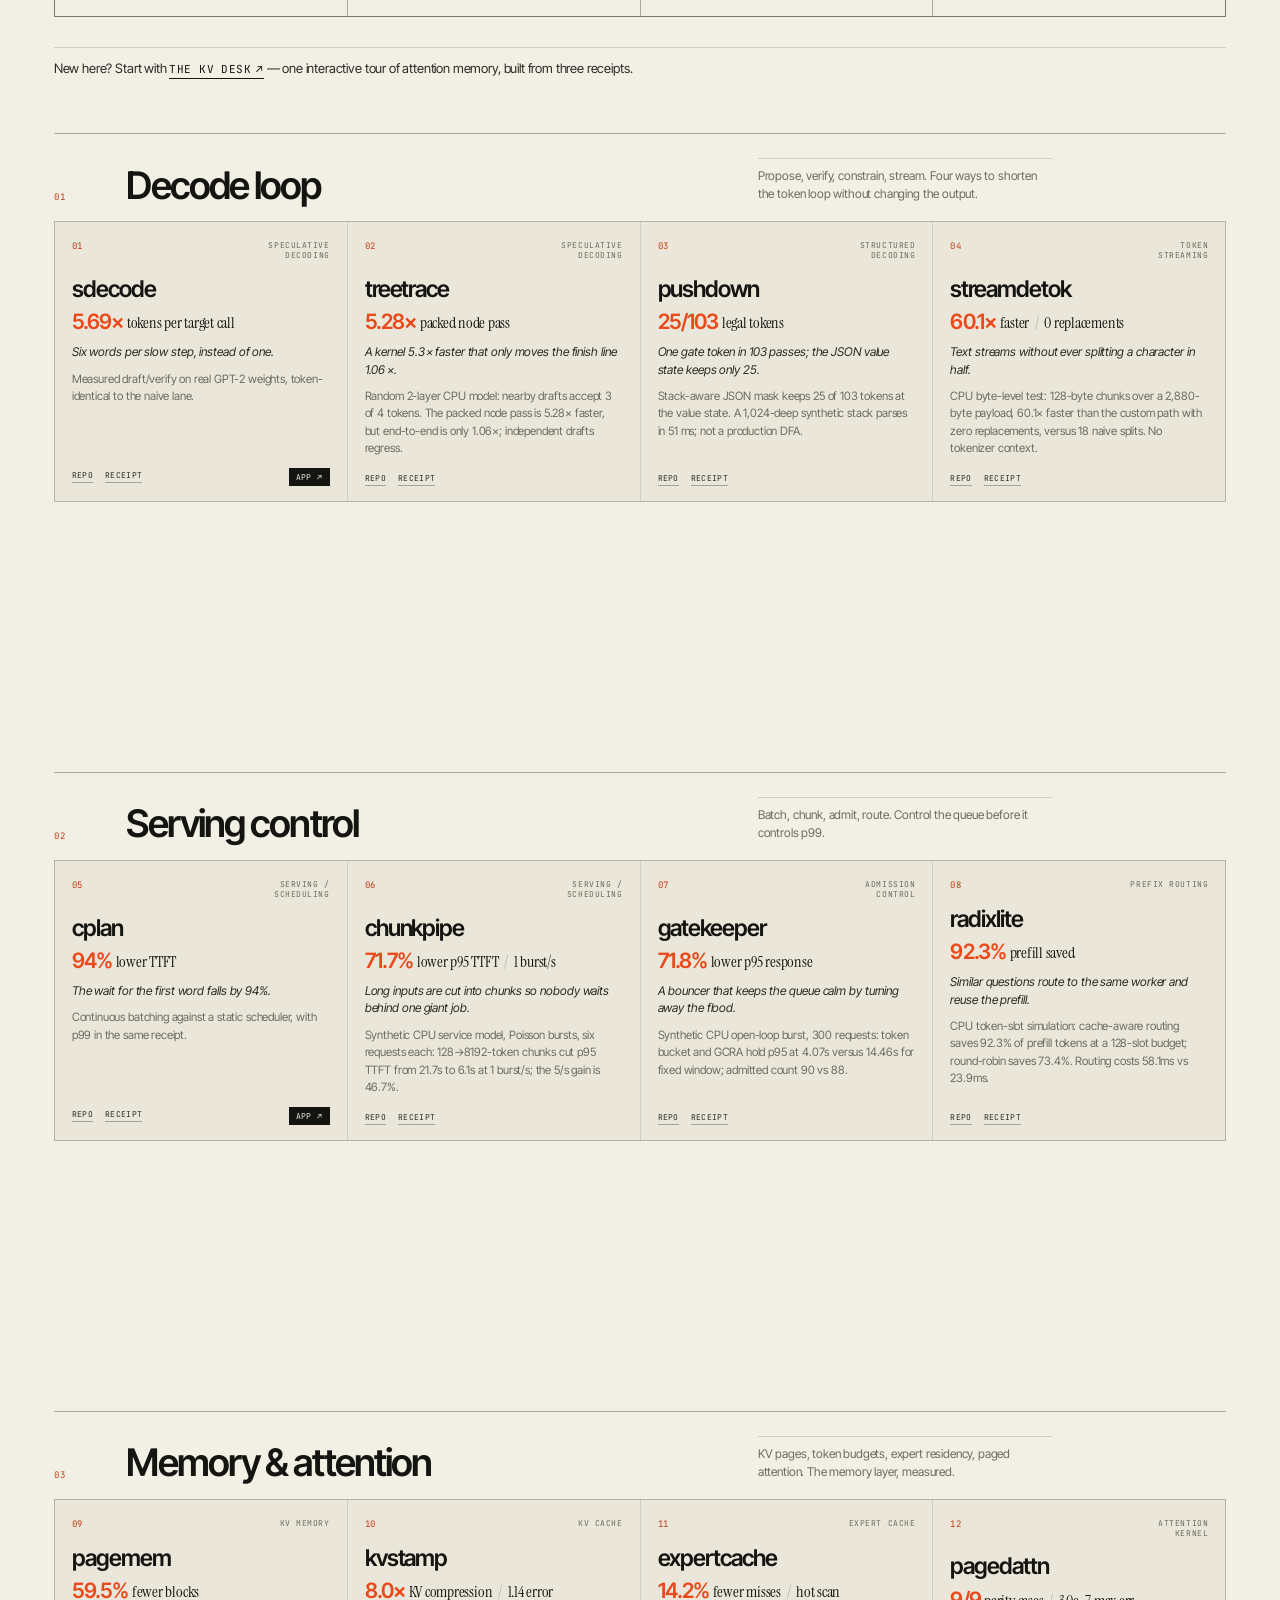
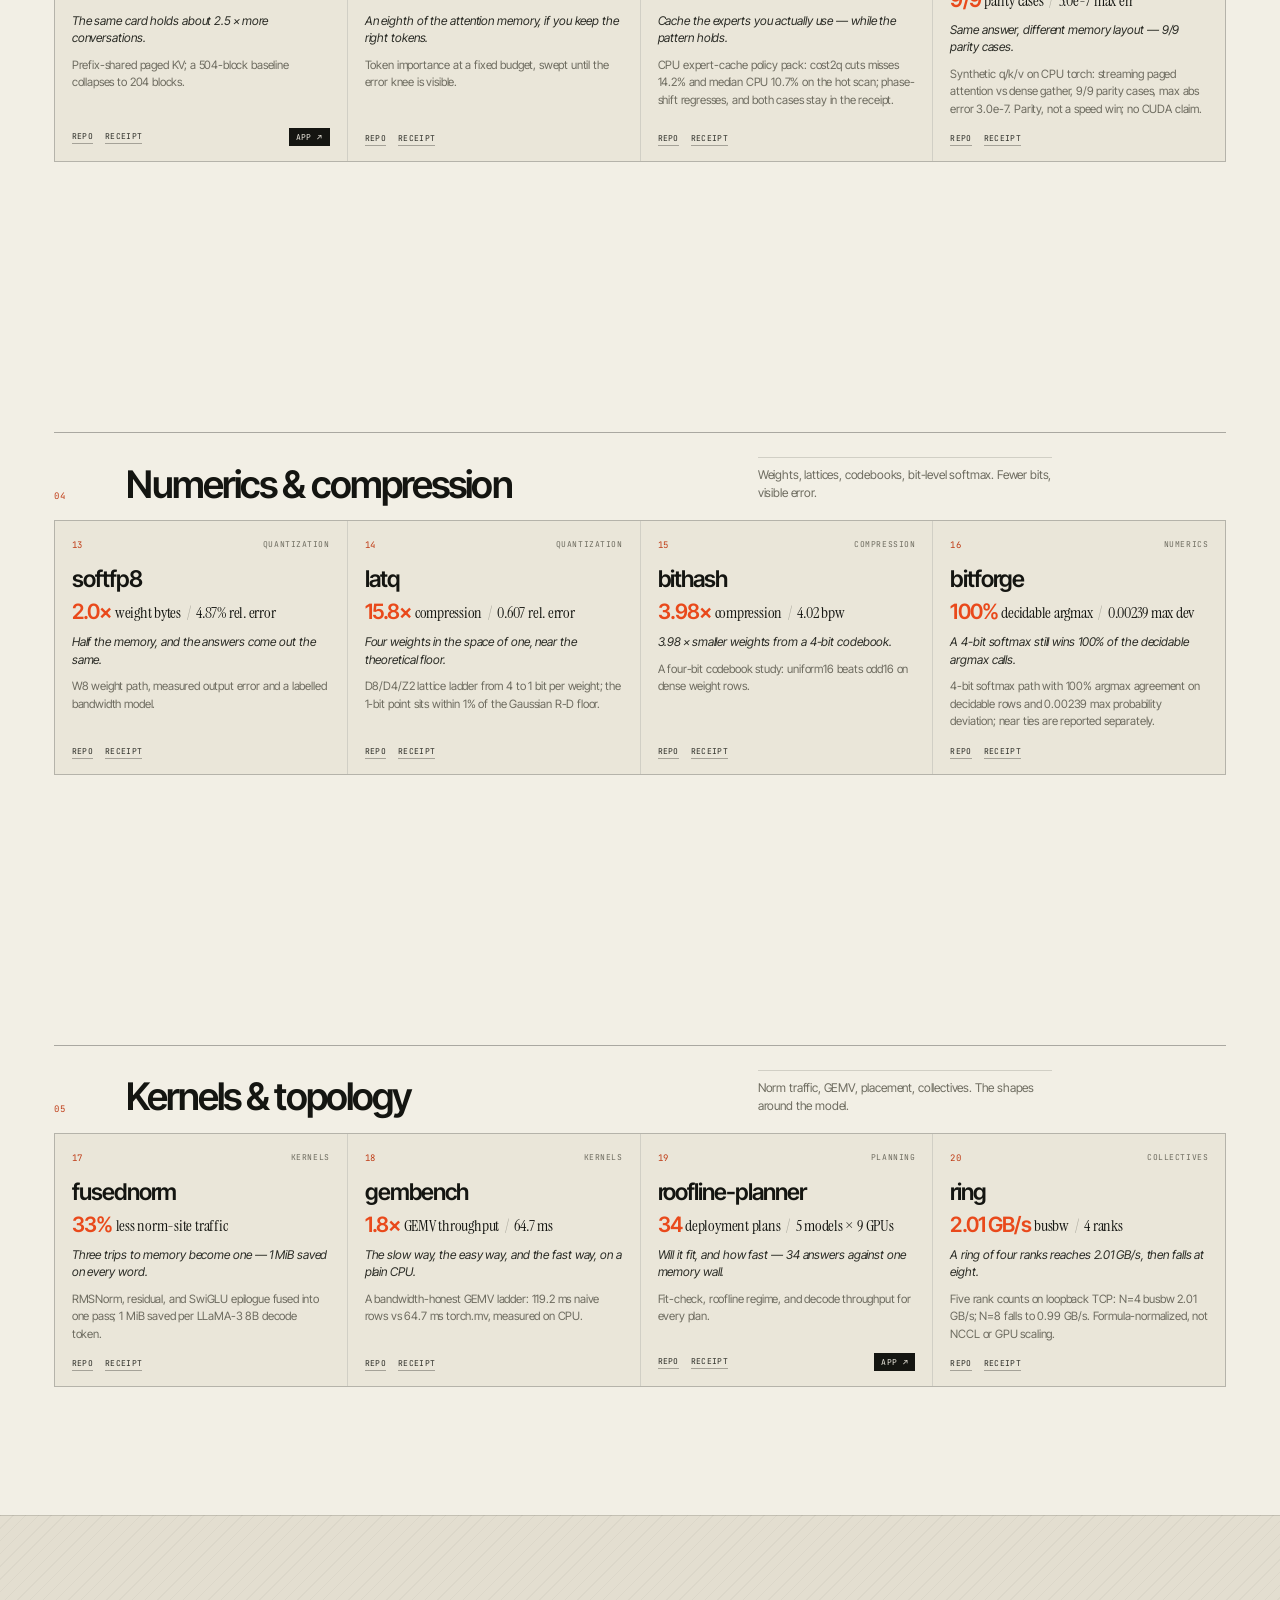
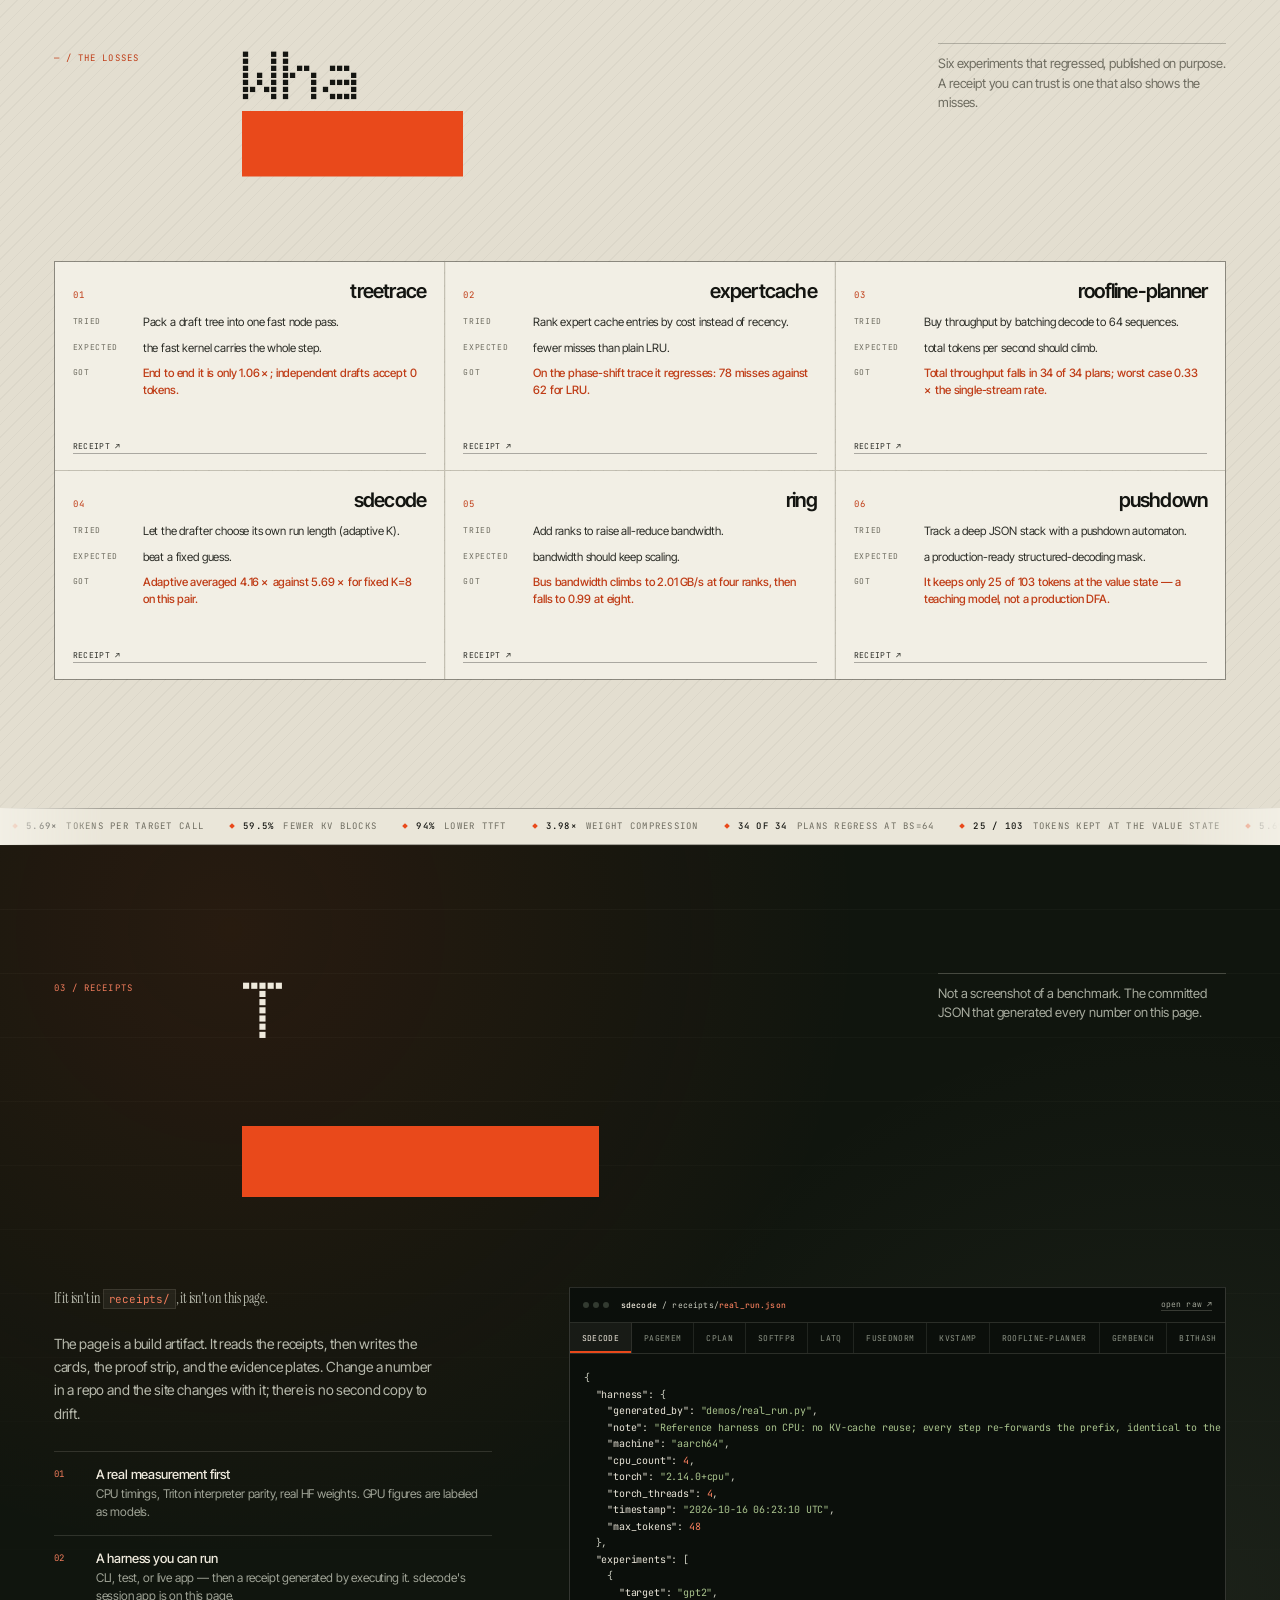
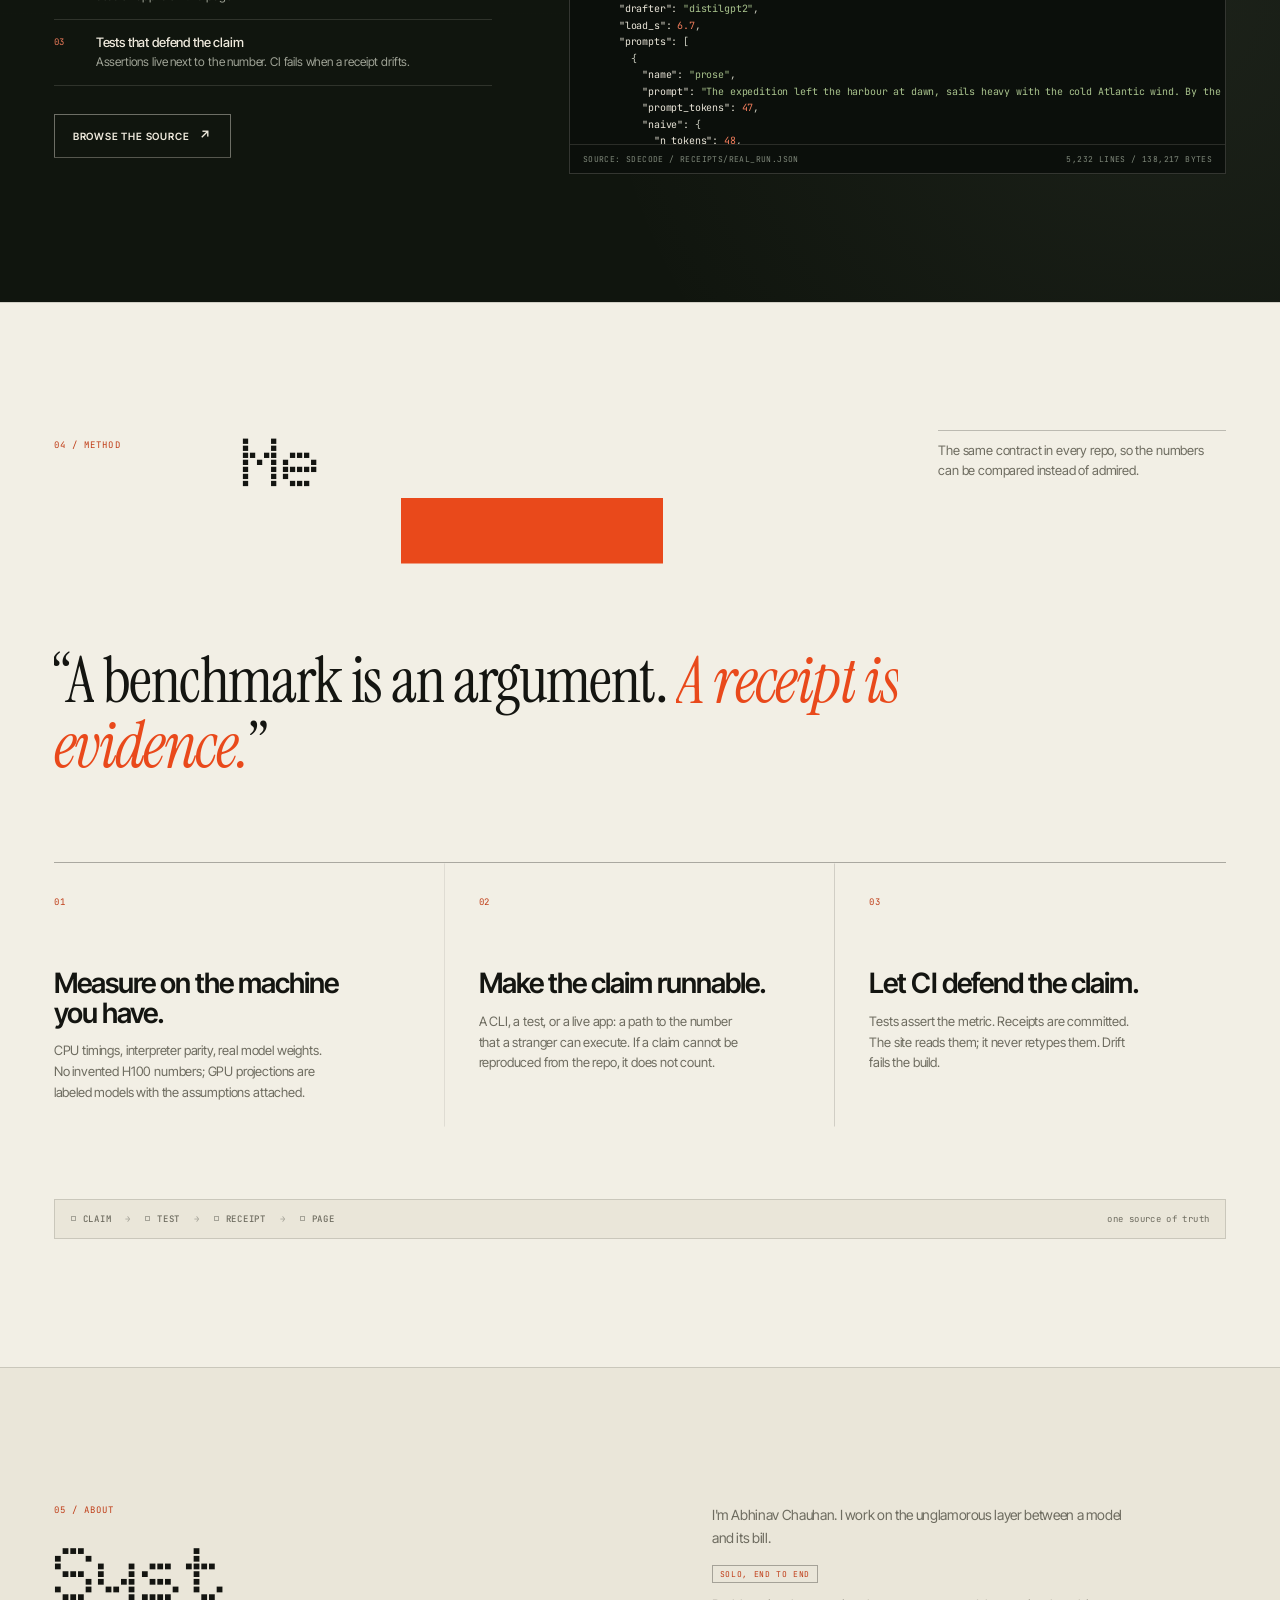
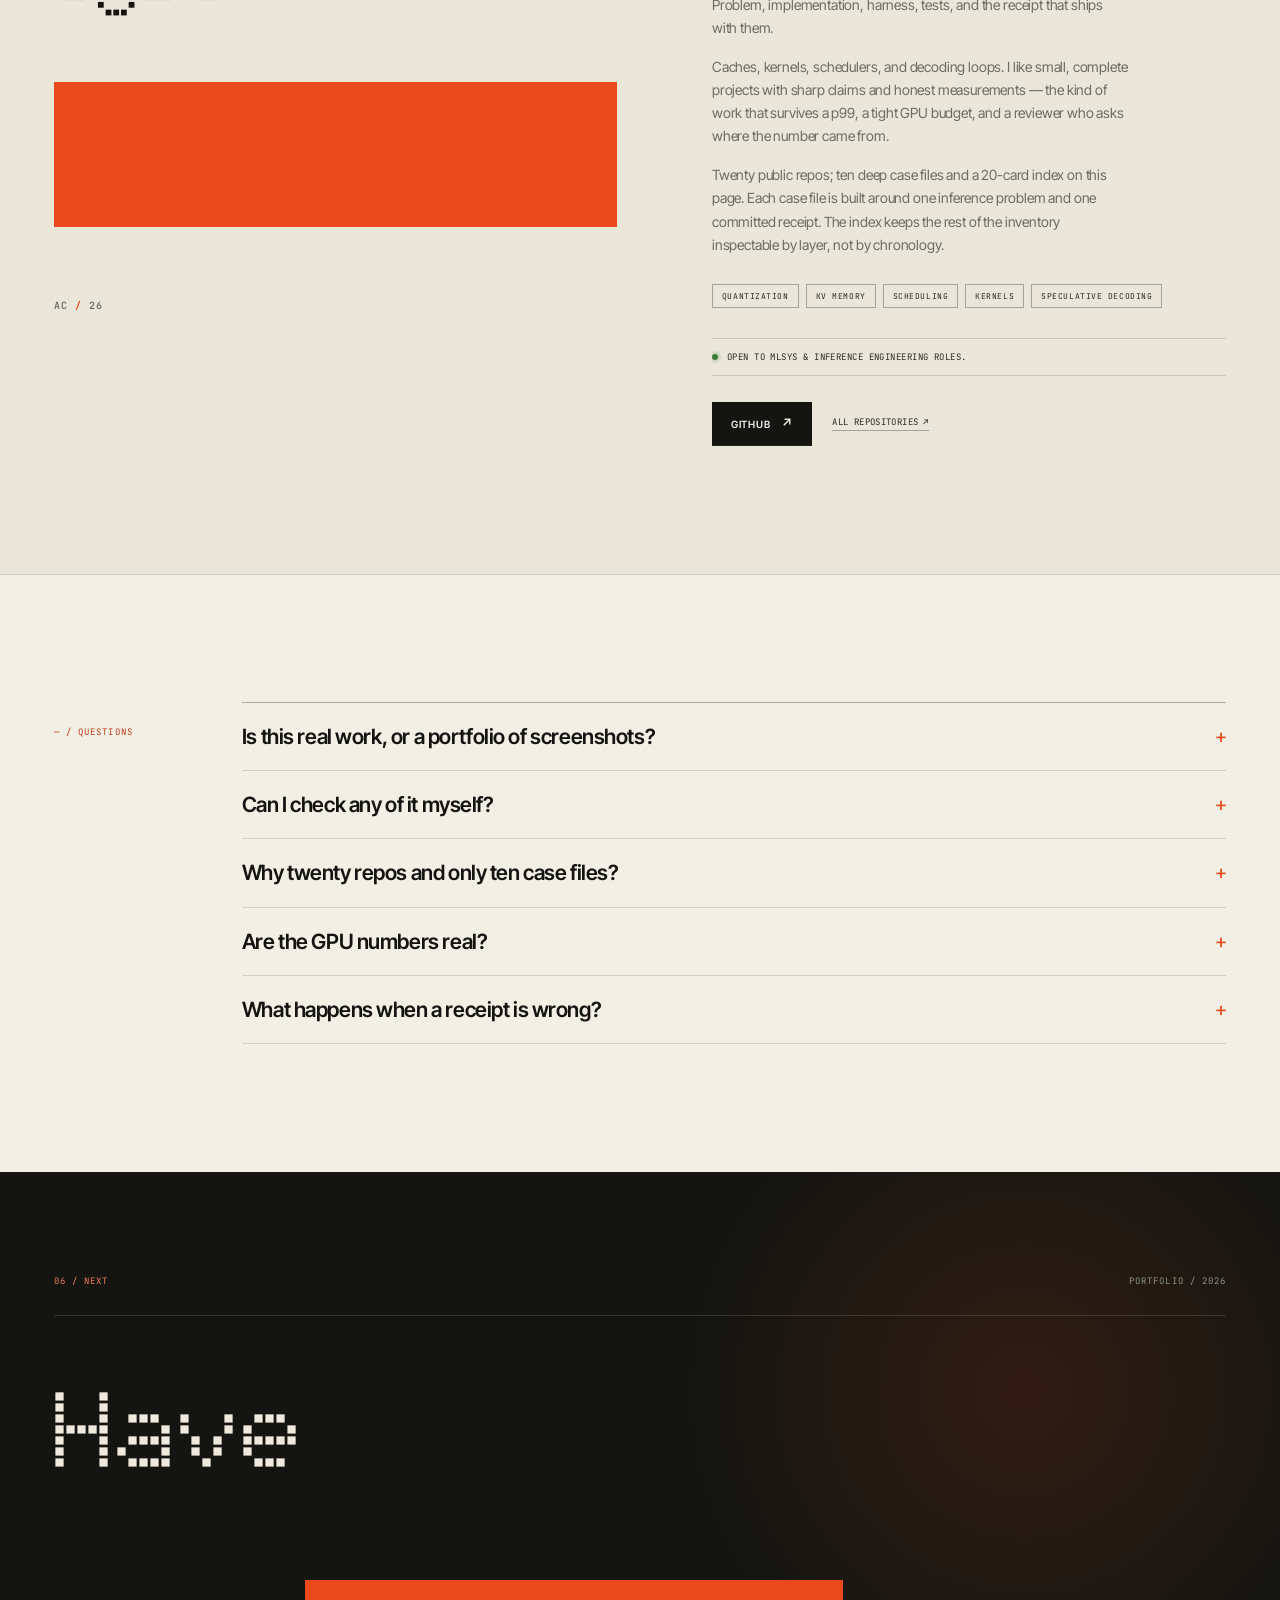
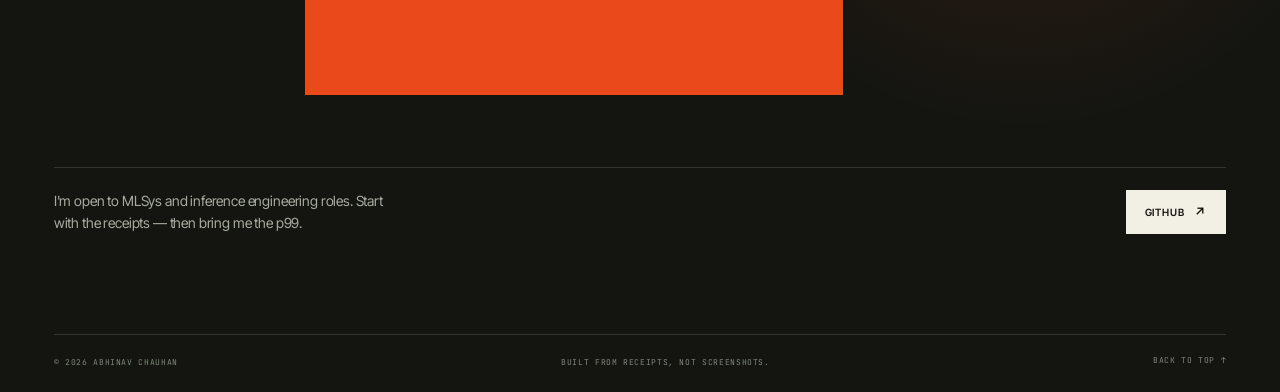
==== commit 3c79cd5f: "Add the motion vocabulary: layer stack, scrubbed rail, cue band Three techniques rebuilt natively on" ====
--- a/index.html
+++ b/index.html
@@ -900,6 +900,13 @@
     </div>
   </section>
 
+  <div class="cue-band" aria-hidden="true">
+    <div class="cue-track">
+      <div class="cue-run"><span><b>5.69&times;</b> tokens per target call</span><span><b>59.5%</b> fewer KV blocks</span><span><b>94%</b> lower TTFT</span><span><b>3.98&times;</b> weight compression</span><span><b>34 of 34</b> plans regress at bs=64</span><span><b>25 / 103</b> tokens kept at the value state</span></div>
+      <div class="cue-run"><span><b>5.69&times;</b> tokens per target call</span><span><b>59.5%</b> fewer KV blocks</span><span><b>94%</b> lower TTFT</span><span><b>3.98&times;</b> weight compression</span><span><b>34 of 34</b> plans regress at bs=64</span><span><b>25 / 103</b> tokens kept at the value state</span></div>
+    </div>
+  </div>
+
   <section class="receipts" id="receipts">
     <div class="wrap">
       <div class="section-head section-head-dark reveal">
@@ -957,12 +964,13 @@
           <p>Tests assert the metric. Receipts are committed. The site reads them; it never retypes them. Drift fails the build.</p>
         </article>
       </div>
-      <div class="flow reveal" aria-label="Claim to page pipeline">
+      <div class="flow reveal" data-scrub aria-label="Claim to page pipeline">
         <span><b>CLAIM</b></span><i aria-hidden="true">→</i>
         <span><b>TEST</b></span><i aria-hidden="true">→</i>
         <span><b>RECEIPT</b></span><i aria-hidden="true">→</i>
         <span><b>PAGE</b></span>
         <em>one source of truth</em>
+        <div class="flow-fill" aria-hidden="true"></div>
       </div>
     </div>
   </section>
--- a/motion.css
+++ b/motion.css
@@ -1901,3 +1901,206 @@
 .reduce-motion .tw-c.is-cursor::after {
   display: none;
 }
+
+
+/* ==========================================================================
+   Motion vocabulary
+
+   Three techniques borrowed as ideas and rebuilt on this page's own material.
+   None of them is imported: the stack is sticky sheet-pinning, the rail is
+   scroll-position-as-parameter written to one transform, and the band is a
+   duplicated-run marquee. Transform/opacity only.
+
+   Every one of them folds back to a static, fully-visible state under
+   .static (which is what ?static=1 and prefers-reduced-motion both set), so a
+   screenshot, a no-JS visitor, and a reduced-motion visitor all still get the
+   whole page. The stack is desktop-only: a deck of tall panels is a worse read
+   on a phone than plain vertical flow.
+   ========================================================================== */
+
+/* 1. Layer stack -----------------------------------------------------------
+   The section says "Twenty repos. Five layers." Each layer pins under the
+   masthead and the next slides over it, so the claim is something you scroll
+   through rather than something you read. The 1px rule on the incoming
+   sheet is the only depth cue on purpose: a soft shadow would be foreign to
+   a page made of paper and rules.                                                */
+@media (min-width: 981px) and (min-height: 720px) {
+  html:not(.static) .inventory-theme {
+    position: sticky;
+    top: 73px;
+    z-index: 1;
+    /* Opaque, so the layer above actually hides the one it lands on. */
+    background: var(--paper);
+  }
+
+  html:not(.static) .inventory-theme + .inventory-theme {
+    margin-top: clamp(120px, 30vh, 300px);
+  }
+
+  /* The incoming sheet needs an edge, or the outgoing cards read as a slicing
+     bug rather than a stack. The scrim is paper, not black: it fades the
+     covered layer into the sheet colour, so it is correct in all ten themes
+     without a per-theme shadow token. It only appears once a layer is in the
+     pinned band, so it never washes out the copy above the stack. */
+  html:not(.static) .inventory-theme.reveal.is-in {
+    clip-path: none;
+  }
+
+  html:not(.static) .inventory-theme::before {
+    content: "";
+    position: absolute;
+    right: -1px;
+    bottom: 100%;
+    left: -1px;
+    height: clamp(48px, 10vh, 120px);
+    background: linear-gradient(to top, var(--paper), var(--paper-a60) 45%, transparent);
+    opacity: 0;
+    transition: opacity 0.3s var(--ease-out);
+    pointer-events: none;
+  }
+
+  html:not(.static) .inventory-theme.is-current::before {
+    opacity: 1;
+  }
+
+  html:not(.static) .inventory-theme-no {
+    opacity: 0.4;
+    transition: opacity 0.35s var(--ease-out);
+  }
+
+  html:not(.static) .inventory-theme.is-current .inventory-theme-no {
+    opacity: 1;
+  }
+}
+
+/* 2. Scrubbed rail ---------------------------------------------------------
+   Scroll position is the parameter, exactly as a real timeline scrub works.
+   The rail fills left to right and the four stages light in order, so the
+   pipeline resolves as you move rather than all at once. The write is a single
+   transform on a single element — the same discipline as the scroll fix above,
+   which is why this does not reintroduce the style recalc.                       */
+.flow[data-scrub] {
+  position: relative;
+}
+
+.flow-fill {
+  position: absolute;
+  right: 0;
+  bottom: 0;
+  left: 0;
+  height: 2px;
+  background: var(--accent);
+  transform: scaleX(1);
+  transform-origin: left;
+  pointer-events: none;
+}
+
+html:not(.static) .flow-fill {
+  transform: scaleX(0);
+}
+
+html:not(.static) .flow[data-scrub] span::before {
+  background: transparent;
+  box-shadow: inset 0 0 0 1px var(--line-strong);
+  transition: background 0.32s var(--ease-out), box-shadow 0.32s var(--ease-out);
+}
+
+html:not(.static) .flow[data-scrub] span.is-on::before {
+  background: var(--accent);
+  box-shadow: none;
+}
+
+html:not(.static) .flow[data-scrub] span b {
+  color: var(--muted);
+  transition: color 0.32s var(--ease-out);
+}
+
+html:not(.static) .flow[data-scrub] span.is-on b {
+  color: var(--ink);
+}
+
+html:not(.static) .flow[data-scrub] > i {
+  color: var(--line-strong);
+  transition: color 0.32s var(--ease-out);
+}
+
+html:not(.static) .flow[data-scrub] > i.is-on {
+  color: var(--accent);
+}
+
+/* 3. Cue band --------------------------------------------------------------
+   An act break between the losses and the receipts: a marquee of measured
+   tokens, masked at both ends. It is the one place the numbers get to move,
+   and one of the six is a loss, because a ticker that only carries wins is an
+   advertisement. aria-hidden: every token here already appears in the proof
+   strip and the cards, so announcing it twice would only add noise.             */
+.cue-band {
+  overflow: hidden;
+  border-top: 1px solid var(--line-strong);
+  border-bottom: 1px solid var(--line-strong);
+  background: var(--paper-2);
+  -webkit-mask-image: linear-gradient(to right, transparent, #000 8%, #000 92%, transparent);
+  mask-image: linear-gradient(to right, transparent, #000 8%, #000 92%, transparent);
+}
+
+.cue-track {
+  display: flex;
+  width: max-content;
+}
+
+.cue-run {
+  display: flex;
+  align-items: center;
+  gap: 26px;
+  padding: 13px;
+  color: var(--muted);
+  font: 9px / 1 var(--mono);
+  letter-spacing: 0.14em;
+  text-transform: uppercase;
+  white-space: nowrap;
+}
+
+.cue-run span {
+  display: inline-flex;
+  align-items: center;
+  gap: 9px;
+}
+
+.cue-run span::before {
+  content: "";
+  width: 4px;
+  height: 4px;
+  flex: 0 0 auto;
+  background: var(--accent);
+  transform: rotate(45deg);
+}
+
+.cue-run b {
+  color: var(--ink);
+  font-weight: 500;
+  font-variant-numeric: tabular-nums;
+}
+
+html:not(.static) .cue-track {
+  animation: cue-scroll 46s linear infinite;
+}
+
+@keyframes cue-scroll {
+  to {
+    transform: translateX(-50%);
+  }
+}
+
+/* Let a reader stop it to actually read a number. */
+@media (hover: hover) and (pointer: fine) {
+  .cue-band:hover .cue-track {
+    animation-play-state: paused;
+  }
+}
+
+@media (prefers-reduced-motion: reduce) {
+  html:not(.static) .cue-track {
+    animation: none;
+  }
+}
+
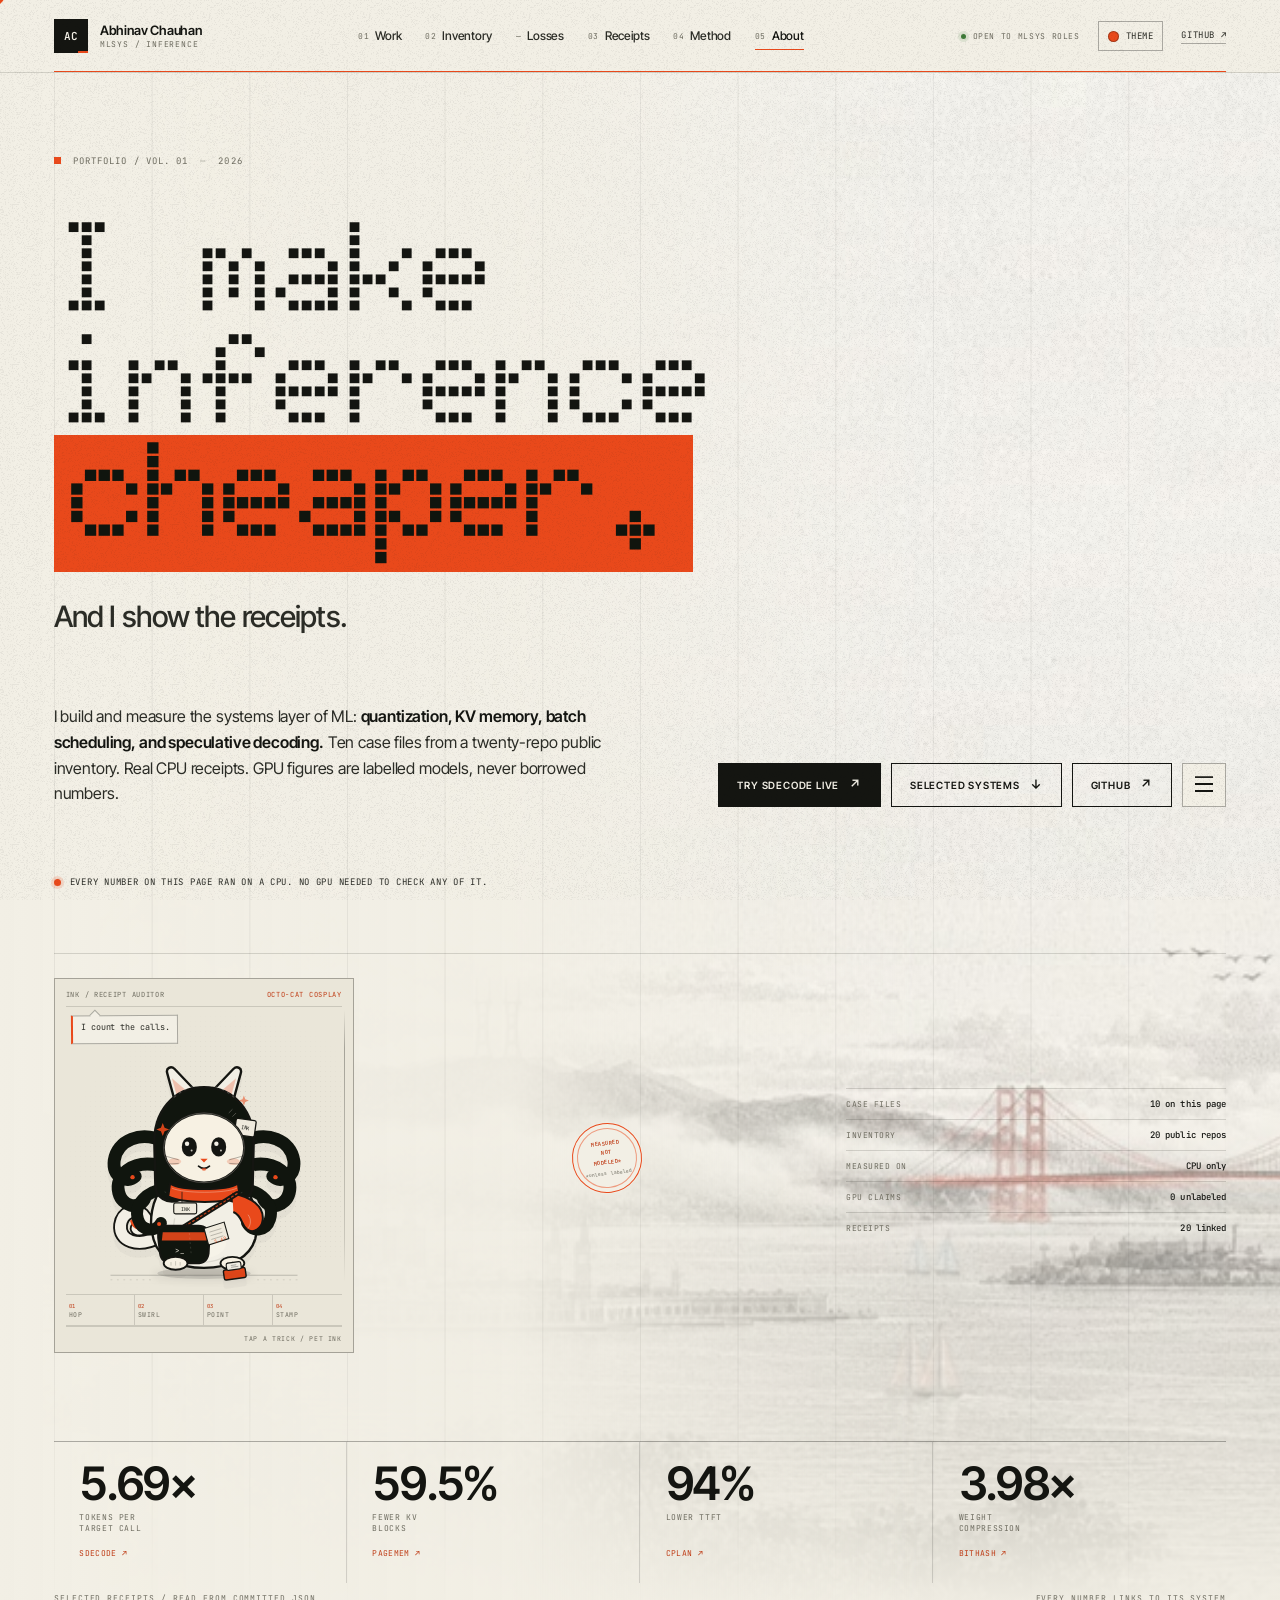
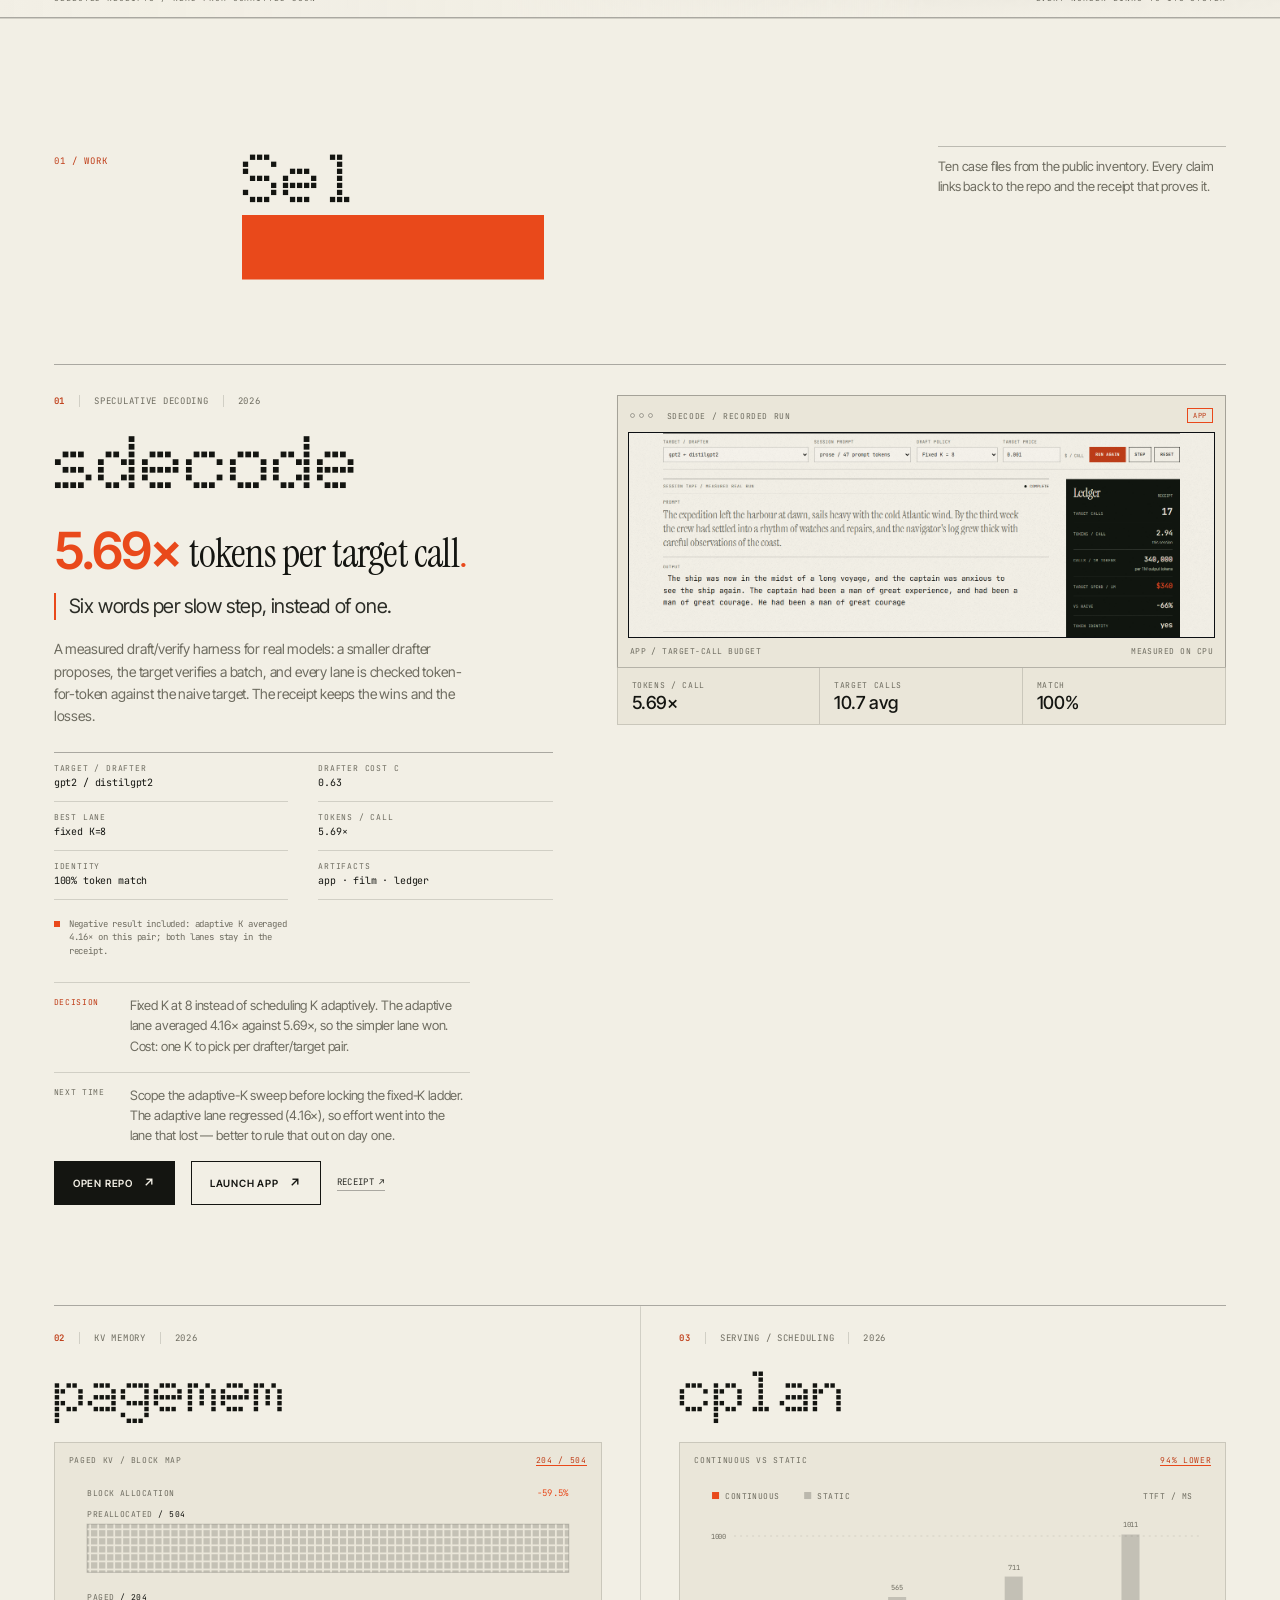
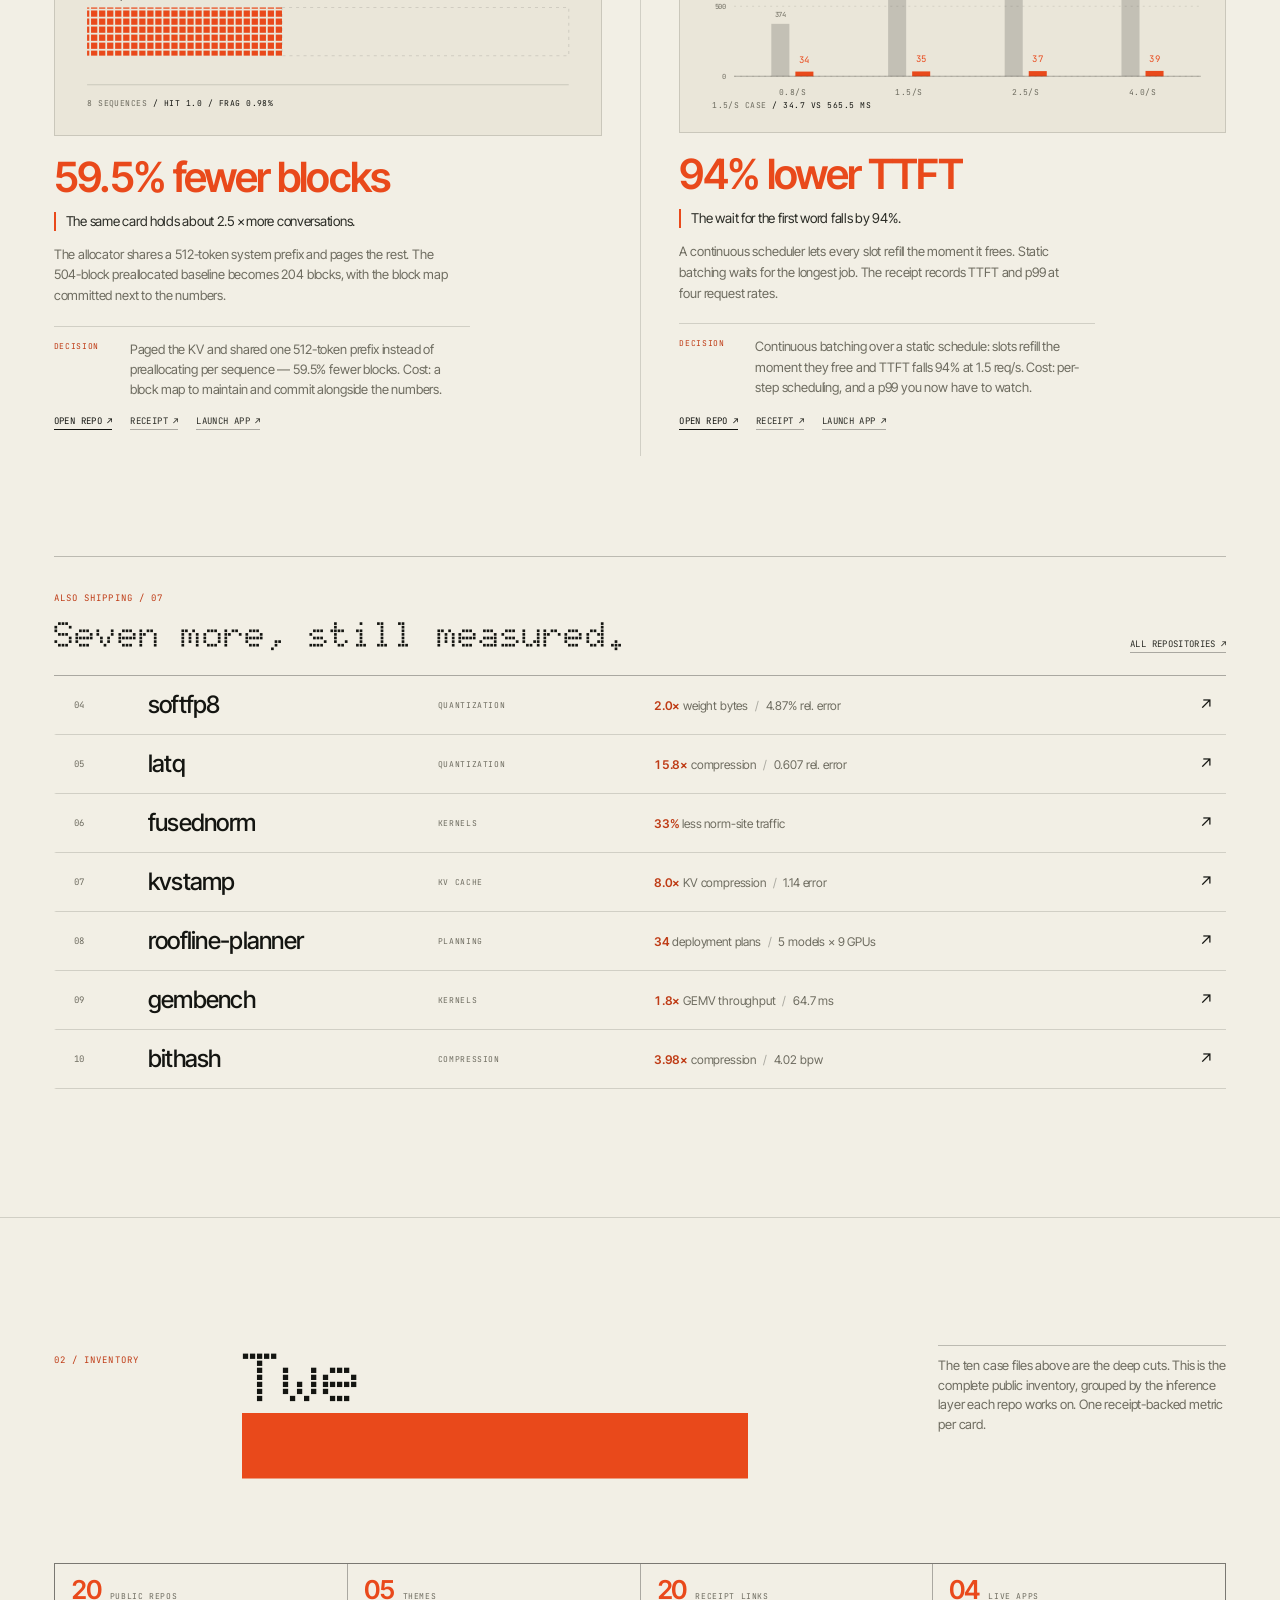
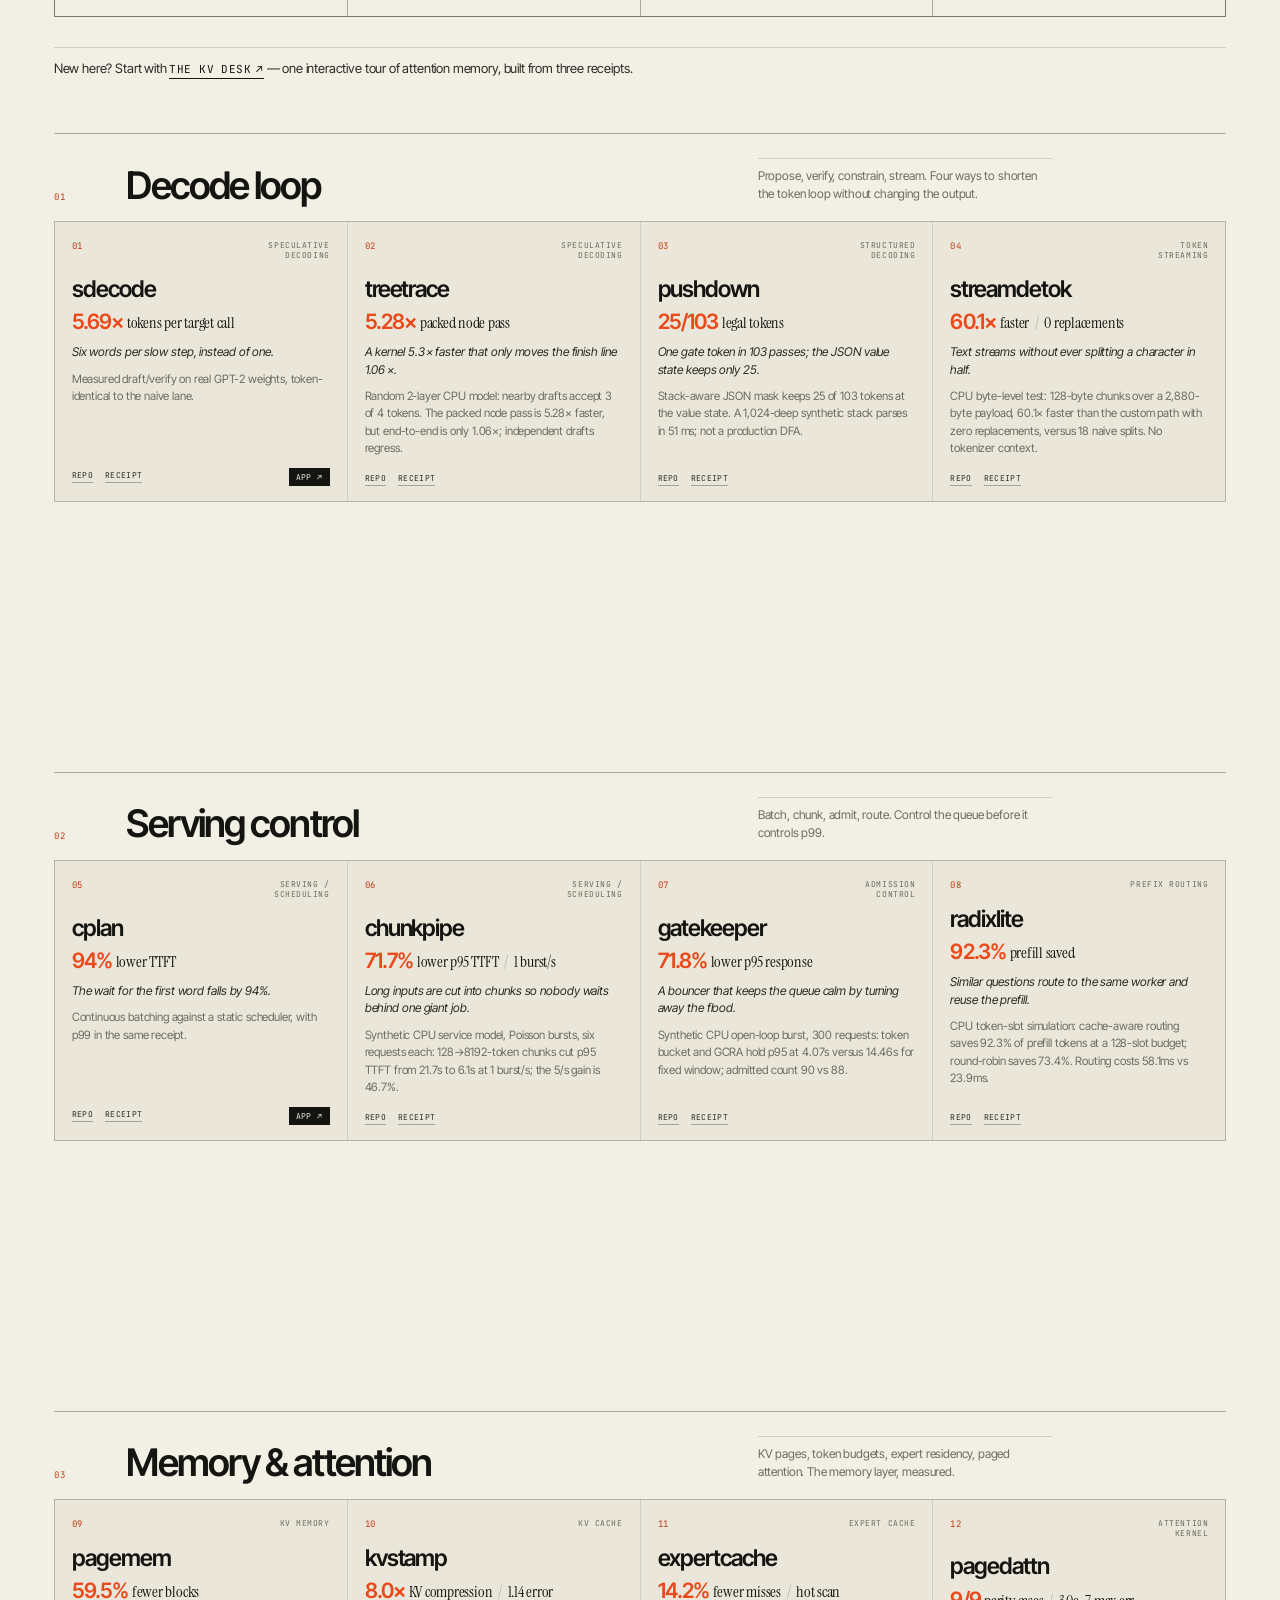
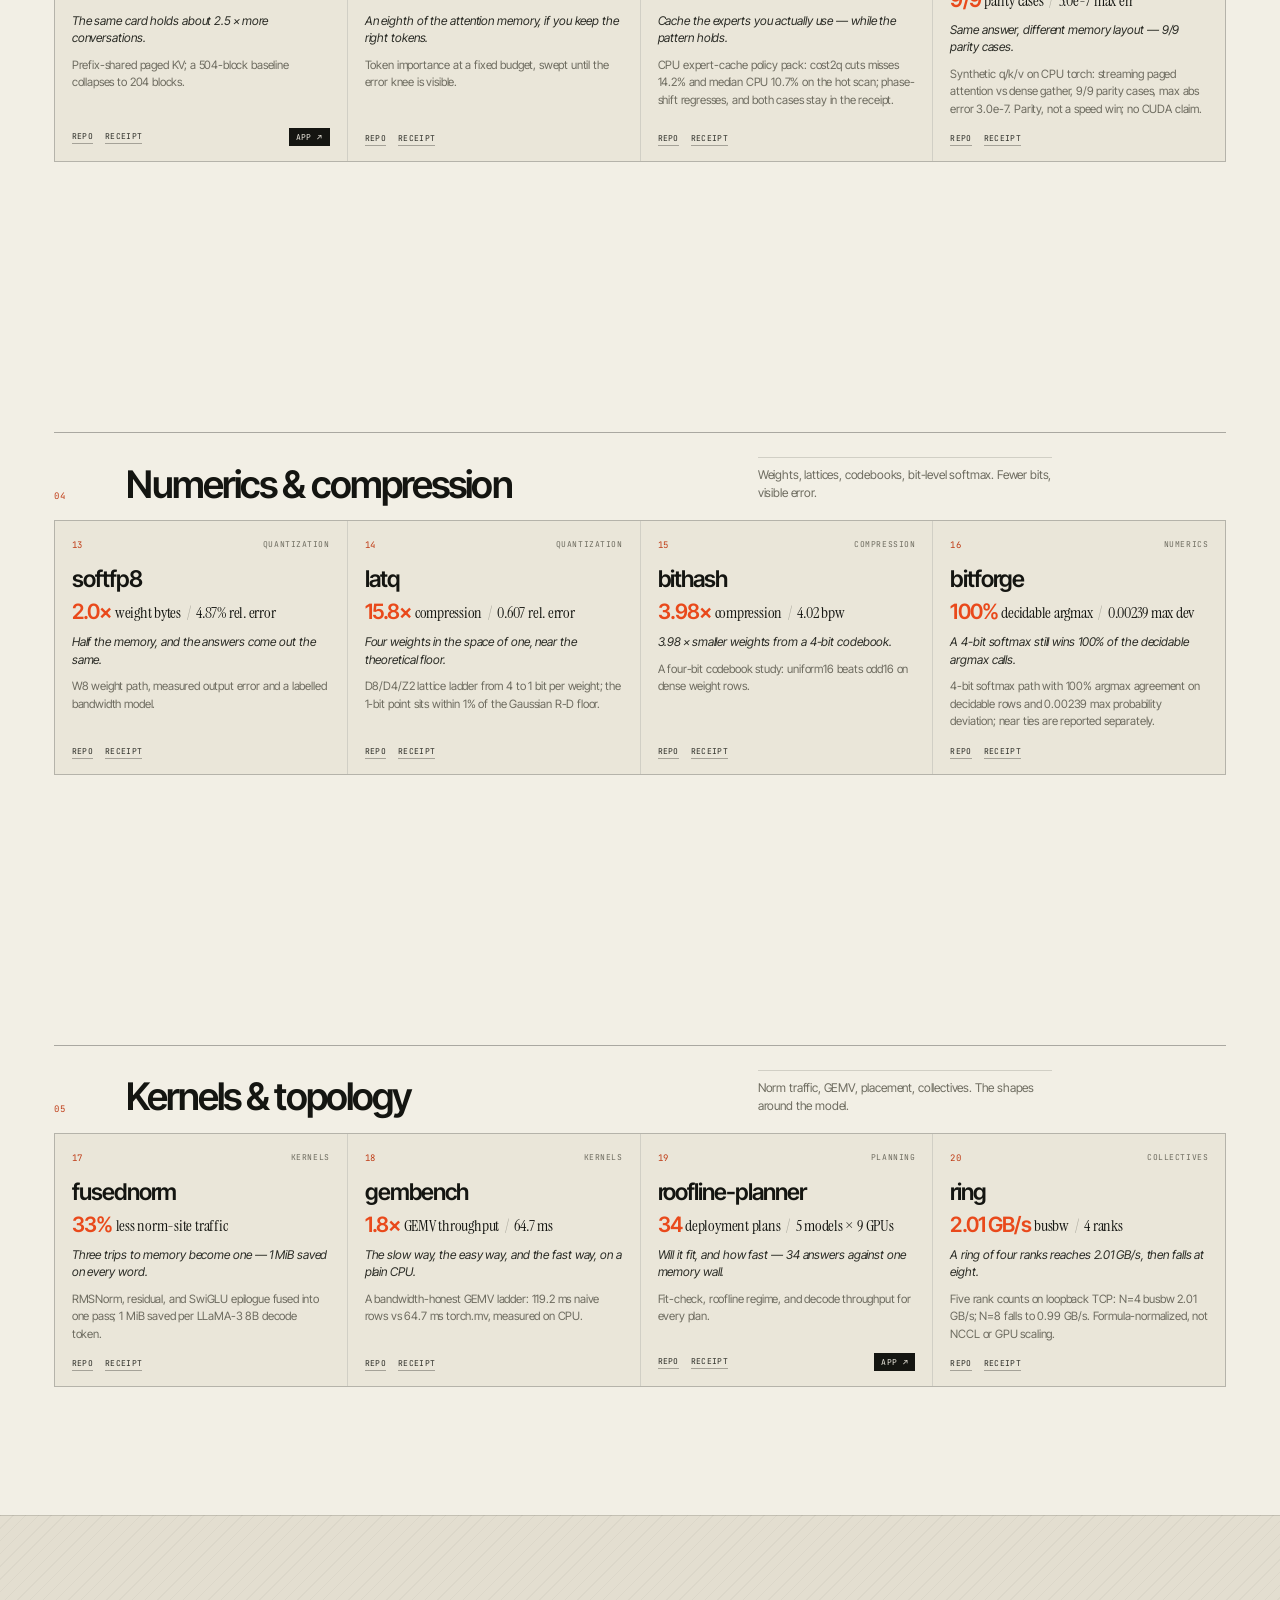
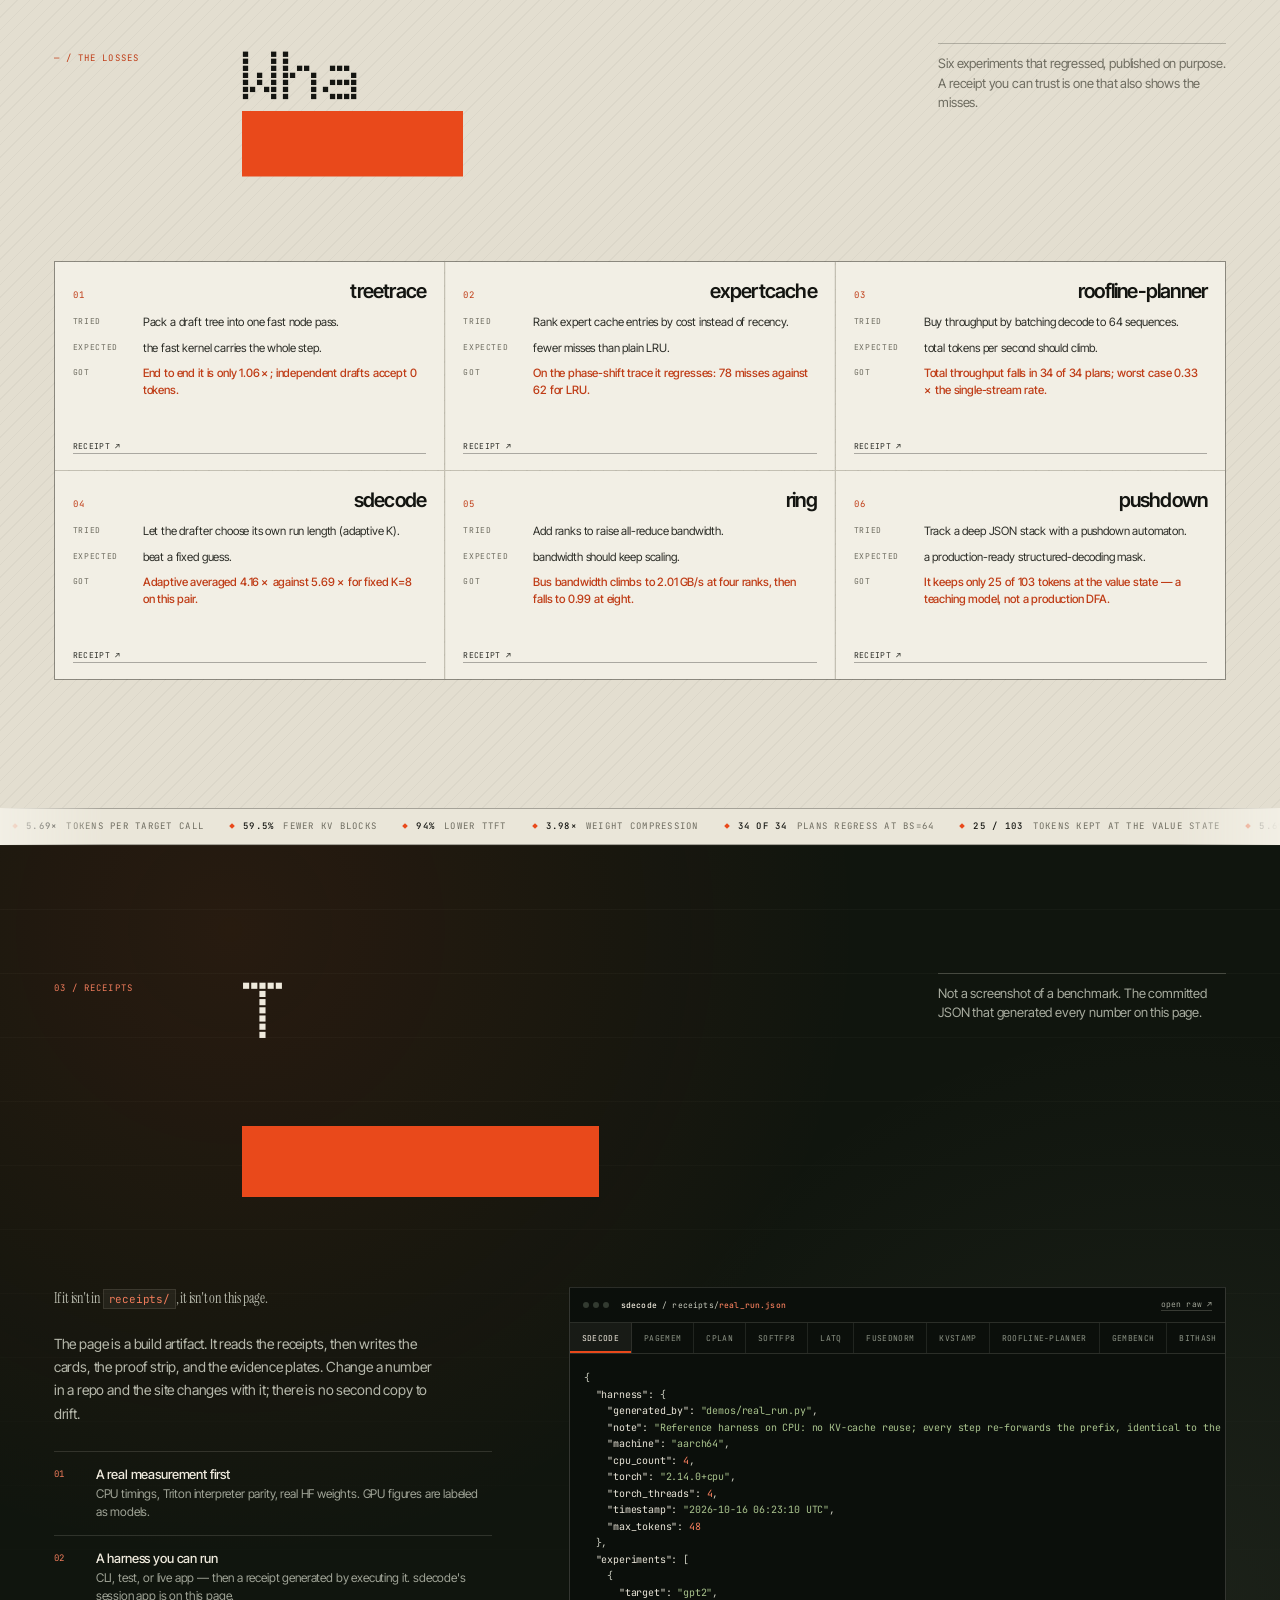
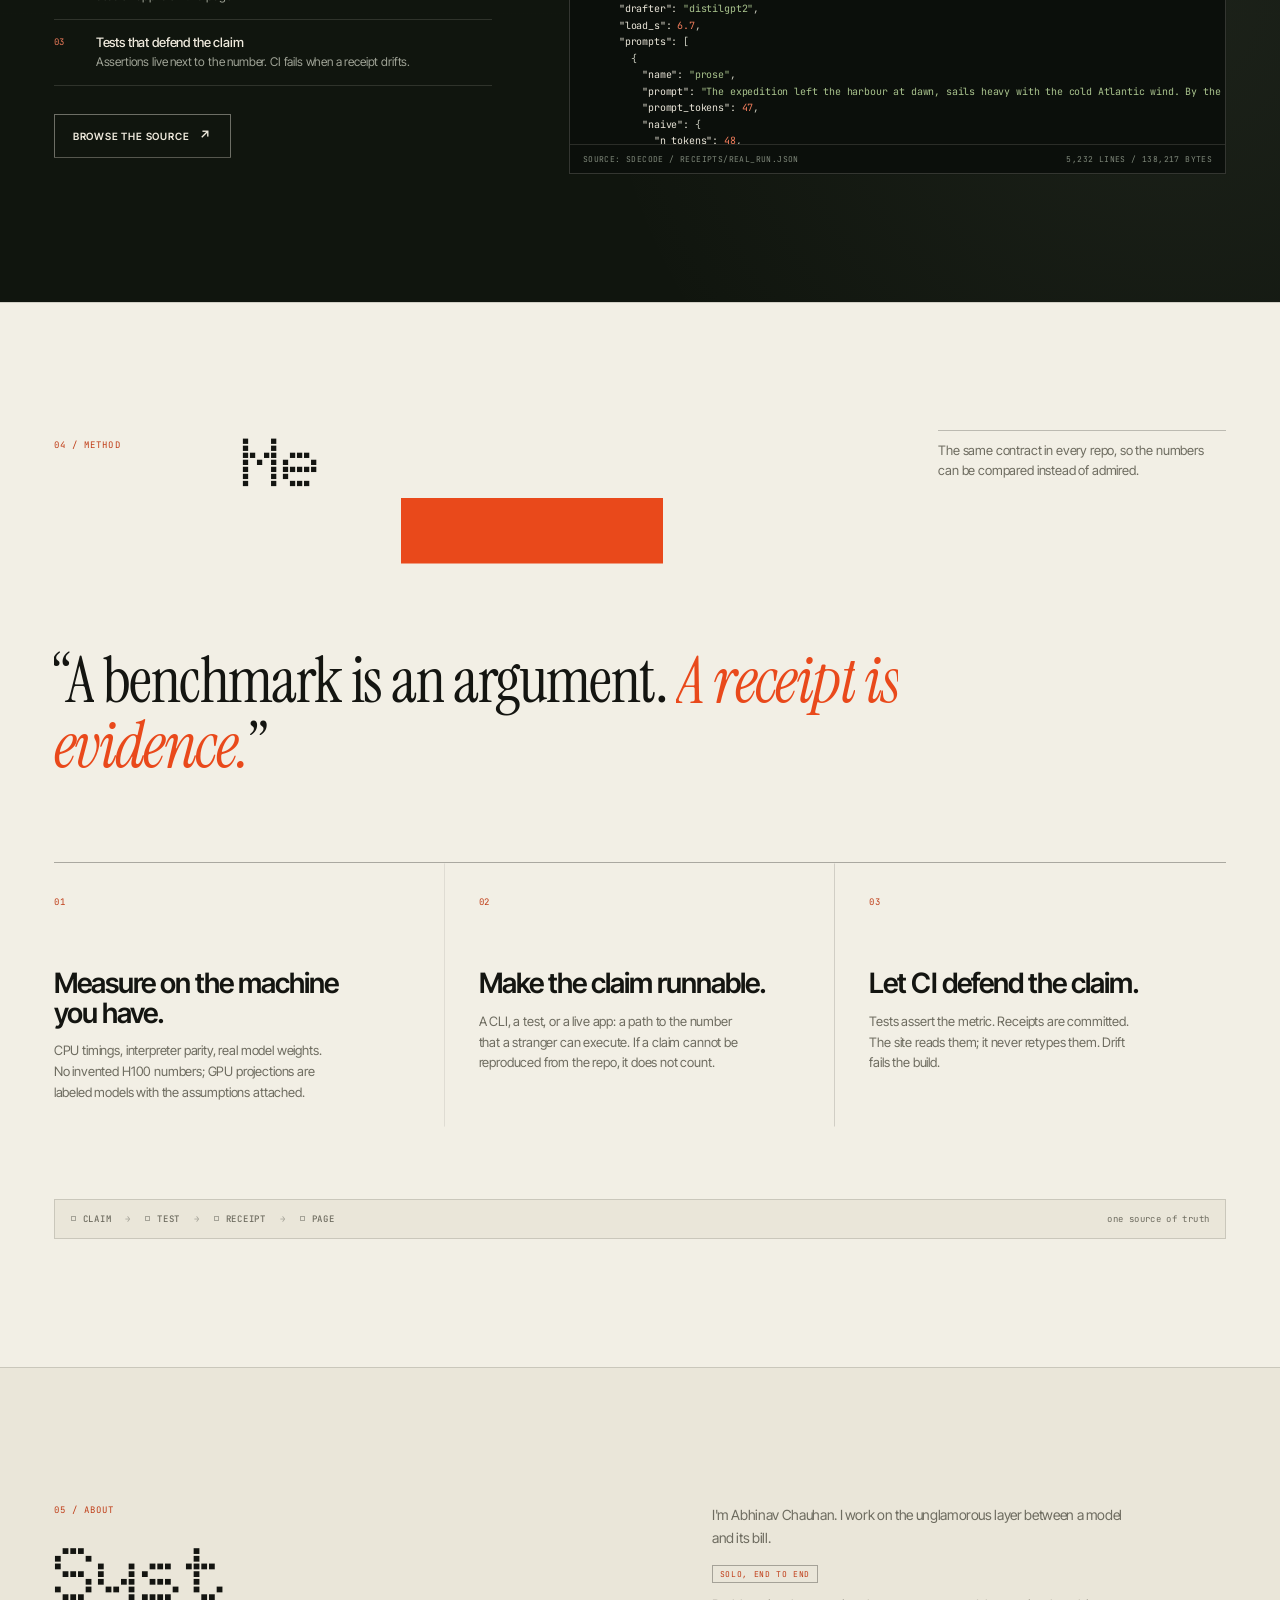
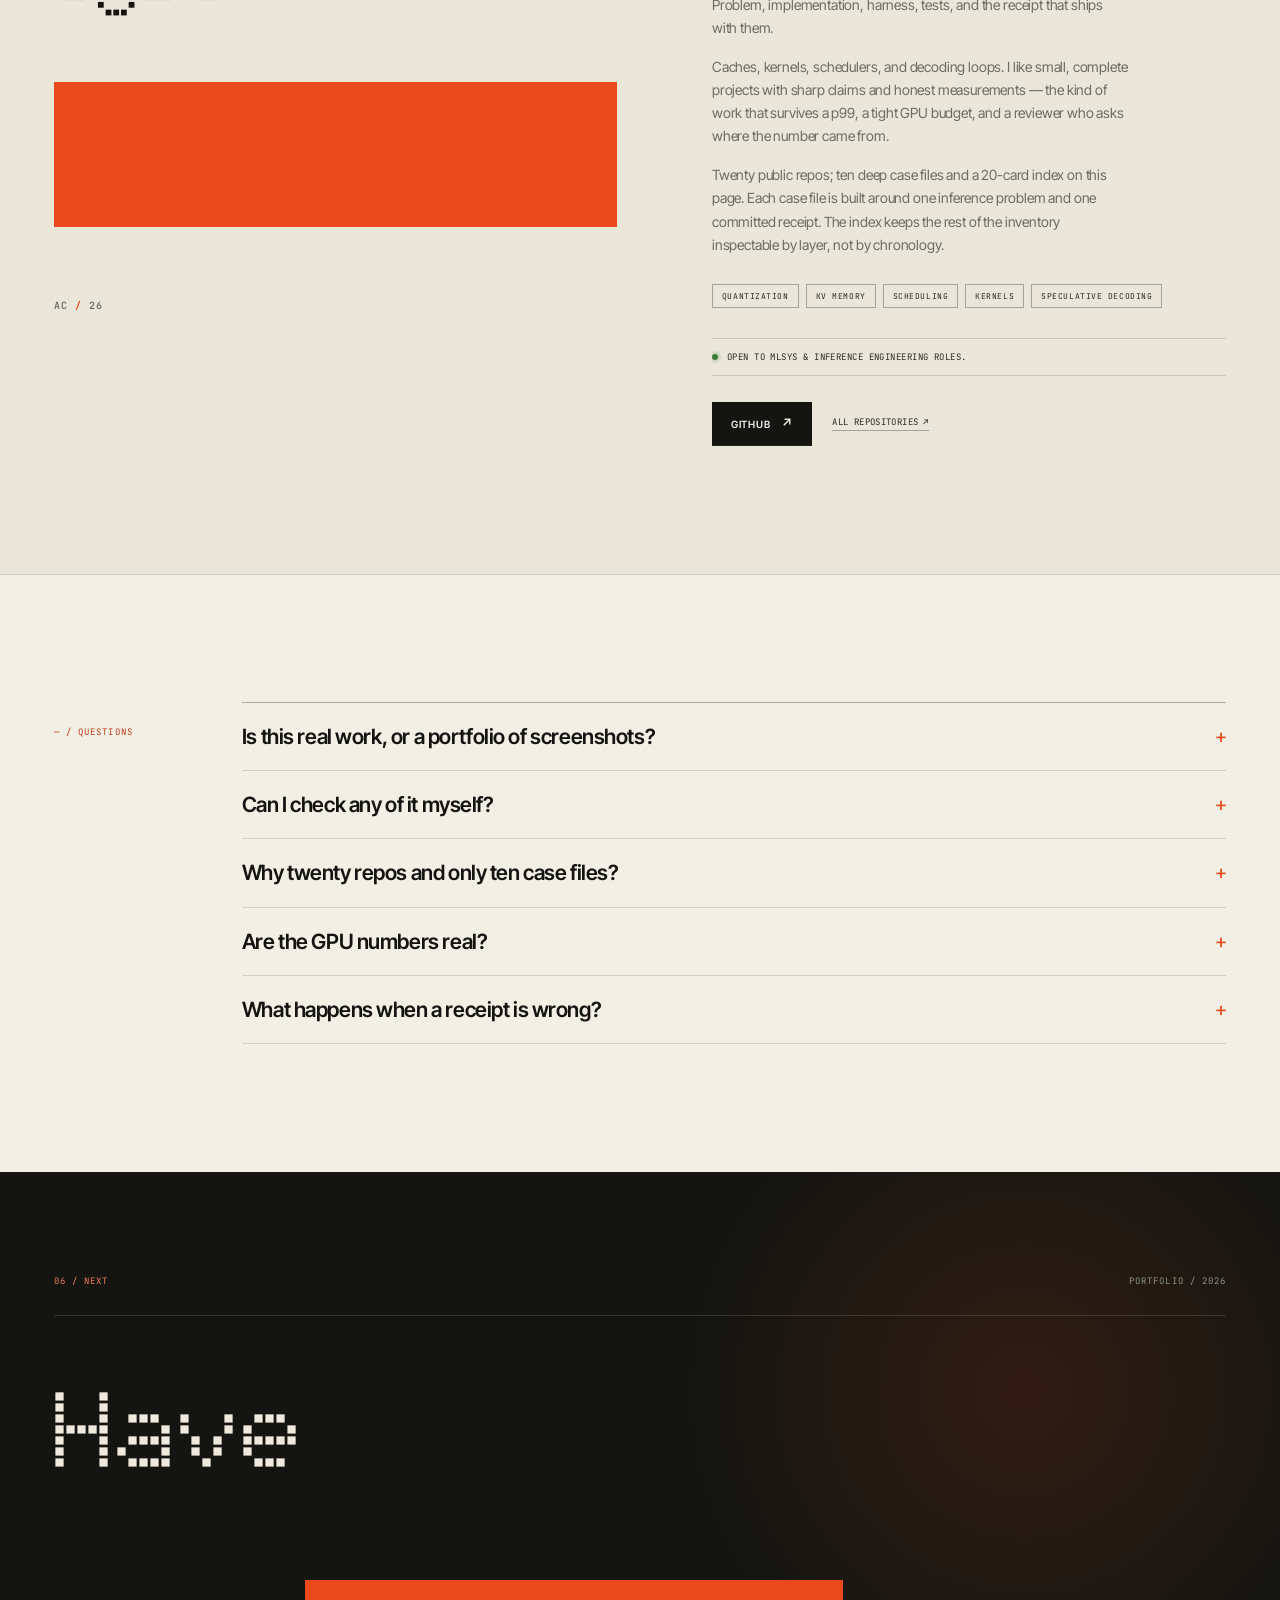
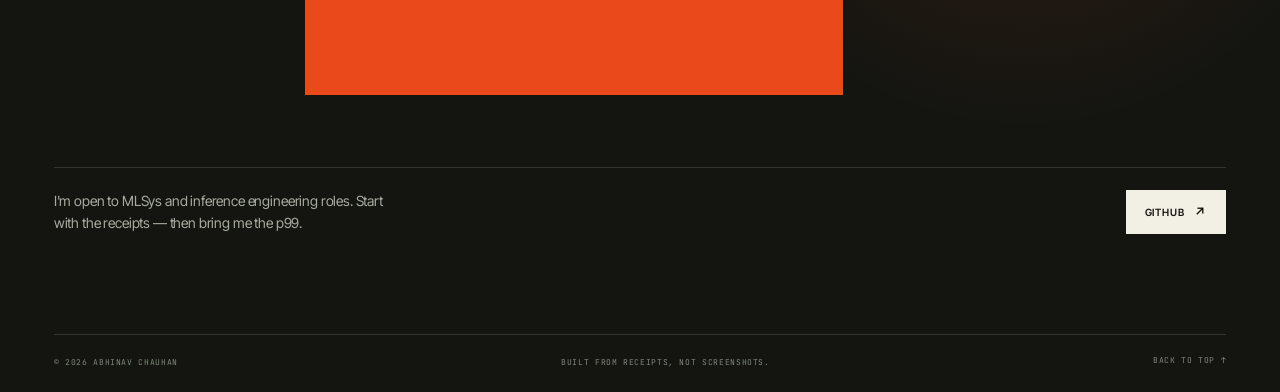
==== commit a3e3091a: "Add the hero film: a looping inference-pipeline video with the film-lines control Ports the protoage" ====
--- a/index.html
+++ b/index.html
@@ -104,6 +104,13 @@
 
 <main id="main">
   <section class="hero" id="top">
+    <div class="hero-film" aria-hidden="true">
+      <video muted loop playsinline preload="metadata" autoplay
+             poster="assets/videos/inference-film-poster.jpg"
+             data-hero-film>
+        <source src="assets/videos/inference-film.mp4" type="video/mp4">
+      </video>
+    </div>
     <div class="hero-grid-lines" aria-hidden="true"></div>
     <div class="wrap">
       <div class="hero-grid">
@@ -120,6 +127,11 @@
               <a class="btn btn-ink" href="app/sdecode/index.html" target="_blank" rel="noopener">Try sdecode live <span aria-hidden="true">↗</span></a>
               <a class="btn btn-ghost" href="#work">Selected systems <span aria-hidden="true">↓</span></a>
               <a class="btn btn-ghost" href="https://github.com/DastanZar" target="_blank" rel="noopener">GitHub <span aria-hidden="true">↗</span></a>
+              <button class="film-lines" type="button" data-hero-film-toggle aria-label="Play or pause the background film" aria-pressed="true" title="Play / pause film">
+                <span class="film-lines-window" aria-hidden="true">
+                  <span class="film-lines-track"><i></i><i></i><i></i><i></i><i></i><i></i><i></i><i></i></span>
+                </span>
+              </button>
             </div>
             <p class="hero-nogpu"><span class="hero-nogpu-dot" aria-hidden="true"></span>Every number on this page ran on a CPU. No GPU needed to check any of it.</p>
           </div>
--- a/styles.css
+++ b/styles.css
@@ -354,6 +354,60 @@
   border-bottom: 1px solid var(--line-strong);
 }
 
+/* The hero film: a looping inference-pipeline video behind the paper. The
+   gradient keeps the copy legible without a solid scrim, and the film fades
+   out under the receipt strip so the proof reads on paper, not on the film.
+   Under .static (reduced motion / ?static=1) the video is hidden and the
+   poster frame carries the section, so the page still composes. */
+.hero-film {
+  position: absolute;
+  inset: 0;
+  z-index: 0;
+  overflow: hidden;
+  background: url("assets/videos/inference-film-poster.jpg") 52% center / cover no-repeat;
+}
+
+.hero-film video {
+  position: absolute;
+  inset: 0;
+  width: 100%;
+  height: 100%;
+  object-fit: cover;
+  opacity: 0.55;
+}
+
+.hero-film::after {
+  content: "";
+  position: absolute;
+  inset: 0;
+  background:
+    linear-gradient(90deg, var(--paper) 0%, var(--paper-a93) 40%, transparent 72%),
+    linear-gradient(0deg, var(--paper) 0%, transparent 55%);
+  pointer-events: none;
+}
+
+/* A still hero reads better on a phone than a video you cannot pause. */
+@media (max-width: 760px) {
+  .hero-film video {
+    opacity: 0.3;
+  }
+}
+
+@media (prefers-reduced-motion: reduce) {
+  .hero-film video {
+    display: none;
+  }
+}
+
+.js .hero-film video {
+  opacity: 0;
+  transition: opacity 1.2s var(--ease-out);
+}
+
+.js.is-ready .hero-film video {
+  opacity: 0.55;
+}
+
 .hero-grid-lines {
   position: absolute;
   inset: 0;
@@ -536,6 +590,90 @@
   border-color: var(--accent);
   background: var(--accent);
   color: var(--paper);
+}
+
+/* The film-lines control: a vertical stack of thin bars, masked so the ends
+   dissolve. Clicking toggles the hero film. It sits in the action row as a
+   quiet fourth control, not a big video button. The track is animated on a
+   1.8s loop so the bars read as "film" at a glance. Pauses on hover, like
+   the cue band, so a reader can stop it. */
+.film-lines {
+  display: inline-grid;
+  place-items: center;
+  width: 44px;
+  min-height: 44px;
+  flex: 0 0 auto;
+  padding: 0;
+  border: 1px solid var(--line-strong);
+  background: var(--paper);
+  color: var(--ink);
+  cursor: pointer;
+  pointer-events: auto;
+  align-self: center;
+  transition: border-color 0.2s, color 0.2s;
+}
+
+.film-lines:hover {
+  border-color: var(--accent);
+  color: var(--accent);
+}
+
+.film-lines[aria-pressed="false"] {
+  opacity: 0.4;
+}
+
+.film-lines:focus-visible {
+  outline: 2px solid var(--accent);
+  outline-offset: 3px;
+}
+
+.film-lines-window {
+  display: block;
+  position: relative;
+  width: 18px;
+  height: 24px;
+  overflow: hidden;
+  -webkit-mask-image: linear-gradient(transparent, #000 20%, #000 80%, transparent);
+  mask-image: linear-gradient(transparent, #000 20%, #000 80%, transparent);
+}
+
+.film-lines-track {
+  position: absolute;
+  left: 0;
+  right: 0;
+  top: -4px;
+  display: flex;
+  flex-direction: column;
+  gap: 5px;
+}
+
+.film-lines-track i {
+  display: block;
+  flex: 0 0 2px;
+  background: currentColor;
+  width: 100%;
+}
+
+html:not(.static) .film-lines-track {
+  animation: film-lines-roll 1.8s linear infinite;
+}
+
+@keyframes film-lines-roll {
+  to {
+    transform: translateY(15px);
+  }
+}
+
+@media (hover: hover) and (pointer: fine) {
+  .film-lines:hover .film-lines-track {
+    animation-play-state: paused;
+  }
+}
+
+@media (prefers-reduced-motion: reduce) {
+  html:not(.static) .film-lines-track {
+    animation: none;
+  }
 }
 
 .hero-aside {
@@ -3373,6 +3511,28 @@
   --band-chrome-2: #39382e;
 }
 
+/* The clear-blue surface: the Aurbliq chapter pulled into the MLSys scale.
+   A cool, near-white paper with a deep-blue ink and a blue signal. The band
+   keeps its own deep blue so the receipts strip still reads as a dark room. */
+:root[data-theme="clearblue"] {
+  --paper: #fcfdff;
+  --paper-2: #f0f7ff;
+  --paper-3: #e8f3ff;
+  --ink: #18324c;
+  --ink-soft: #2b4a6b;
+  --muted: #526b84;
+  --line: color-mix(in srgb, var(--ink) 15%, transparent);
+  --line-strong: color-mix(in srgb, var(--ink) 30%, transparent);
+  --accent: #075fb8;
+  --band-bg: #121b26;
+  --band-deep: #0c131c;
+  --band-panel: #090f16;
+  --band-fg: #eaf3ff;
+  --band-text: #acbed2;
+  --band-chrome: #2a3a4e;
+  --band-chrome-2: #364a61;
+}
+
 /* Signal colour, independent of the surface. */
 :root[data-accent="signal"] { --accent: #e9491b; }
 :root[data-accent="coral"] { --accent: #ff6a3d; }
--- a/motion.css
+++ b/motion.css
@@ -70,6 +70,19 @@
 .js.is-ready .hero-grid-lines {
   opacity: 1;
   transform: none;
+}
+
+/* The masthead rides over the hero film. Its default translucent paper is
+   enough over static paper, but a moving film underneath can fight the nav,
+   so while the film is playing the masthead gains a touch more paper. JS
+   sets data-film-on on <body> and mirrors the film-lines toggle state. */
+.js [data-hero-film-toggle][aria-pressed="true"] {
+  /* mark handled in JS; this is a no-op anchor for the rule below */
+}
+
+.js body[data-film-on] .masthead {
+  background: var(--paper);
+  transition: background 0.5s ease;
 }
 
 .js .hero h1 .line > span {
